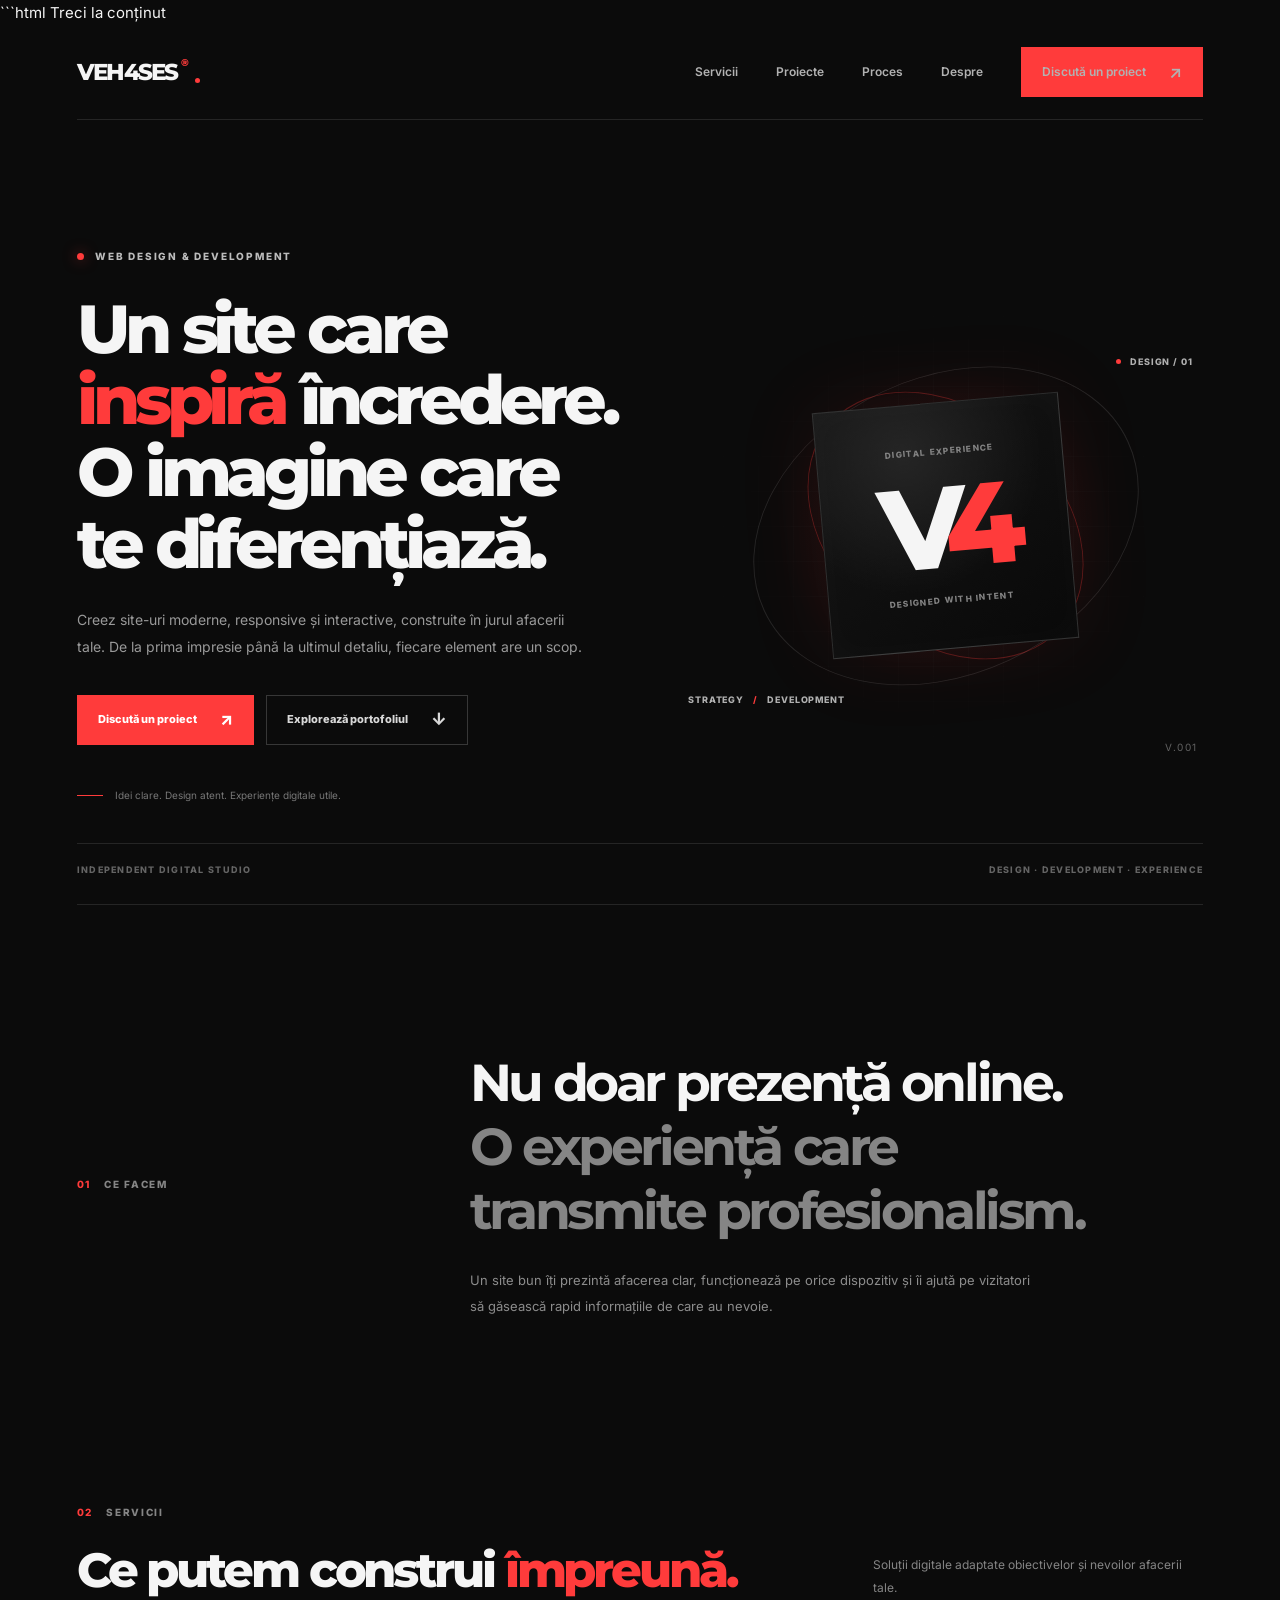
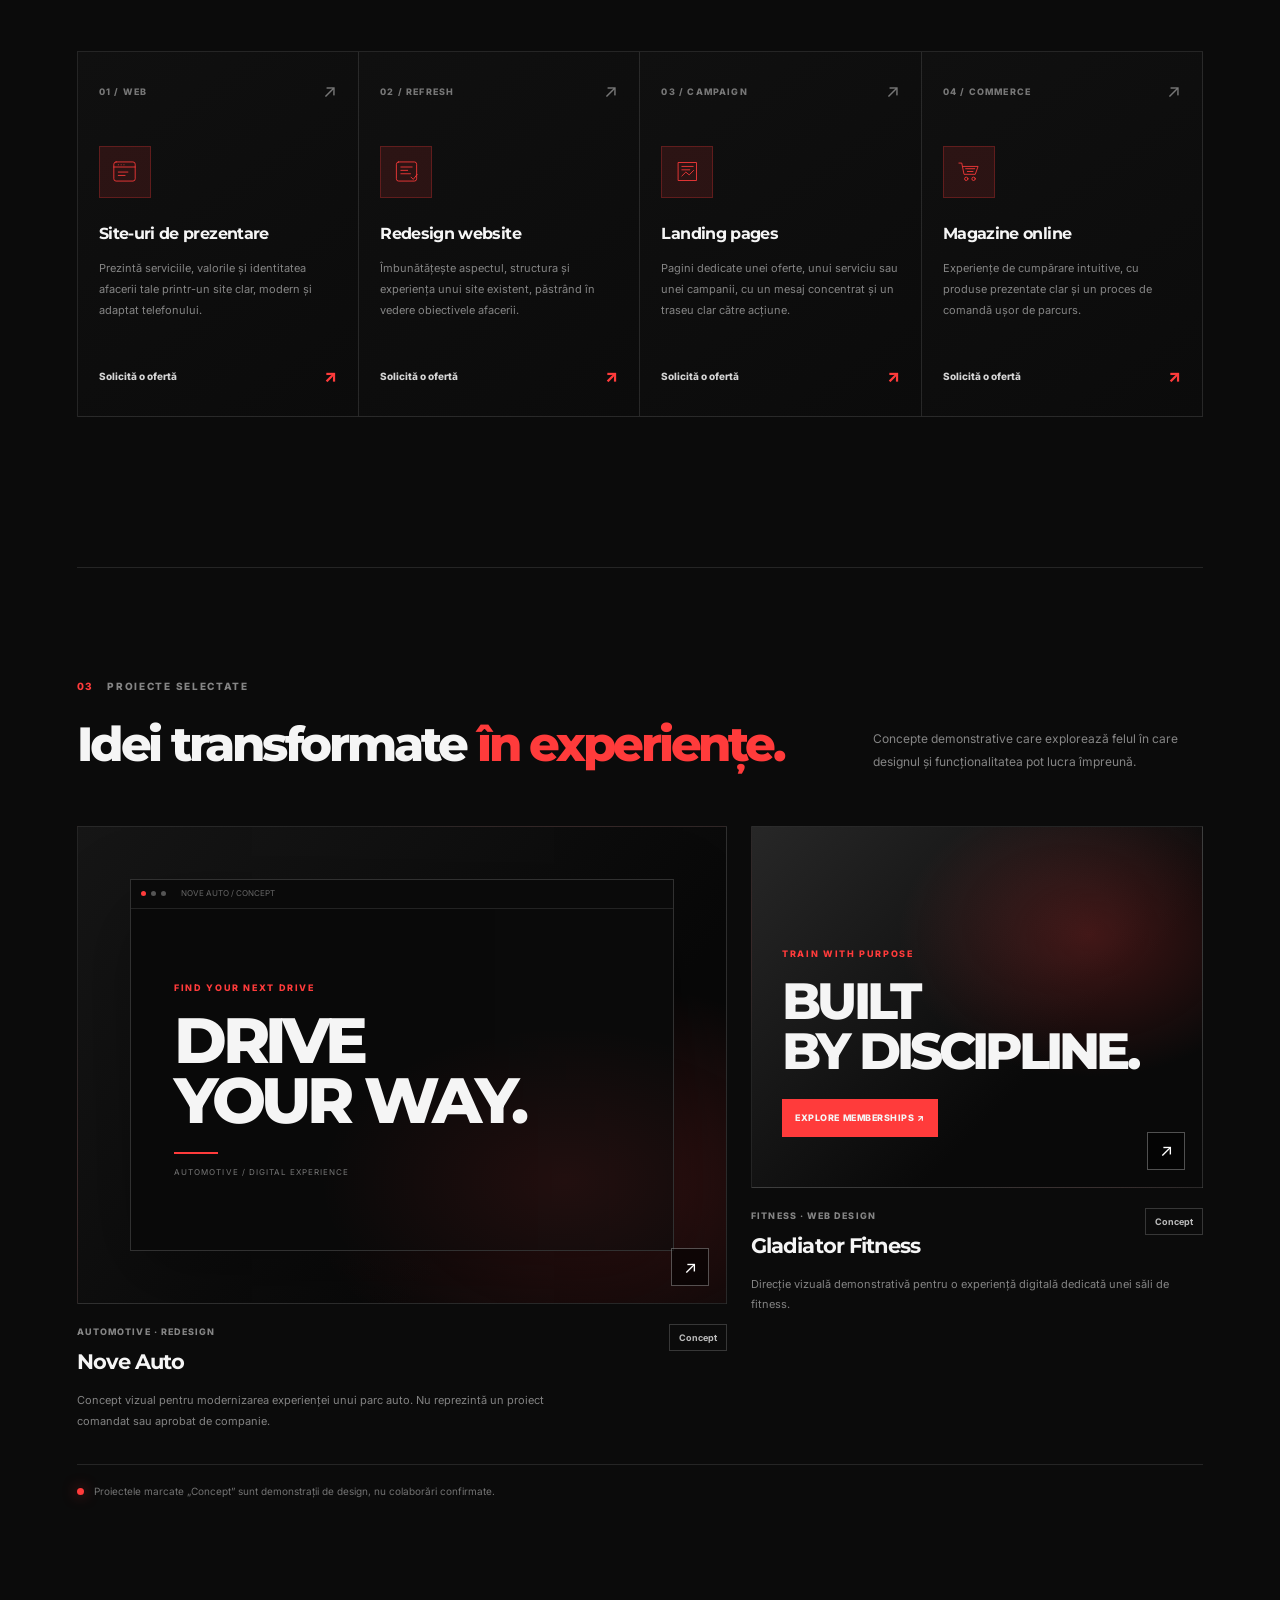
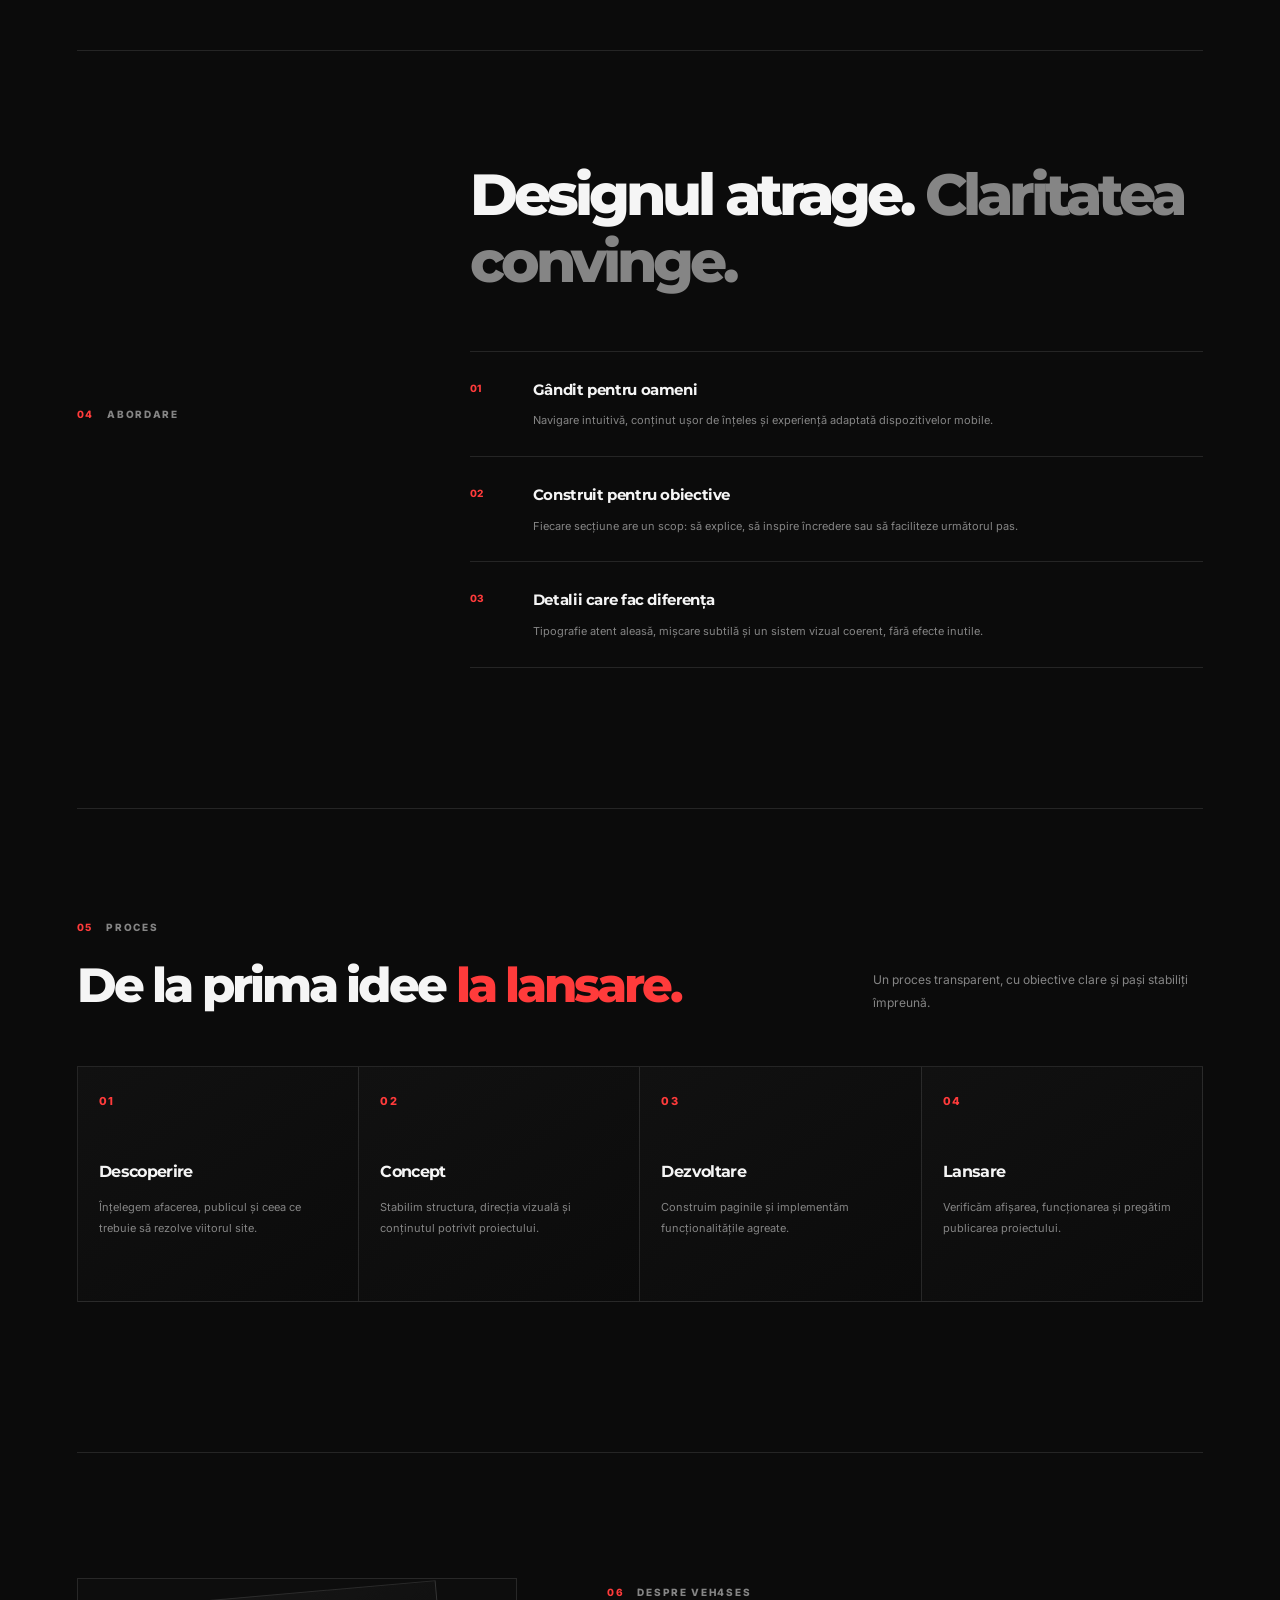
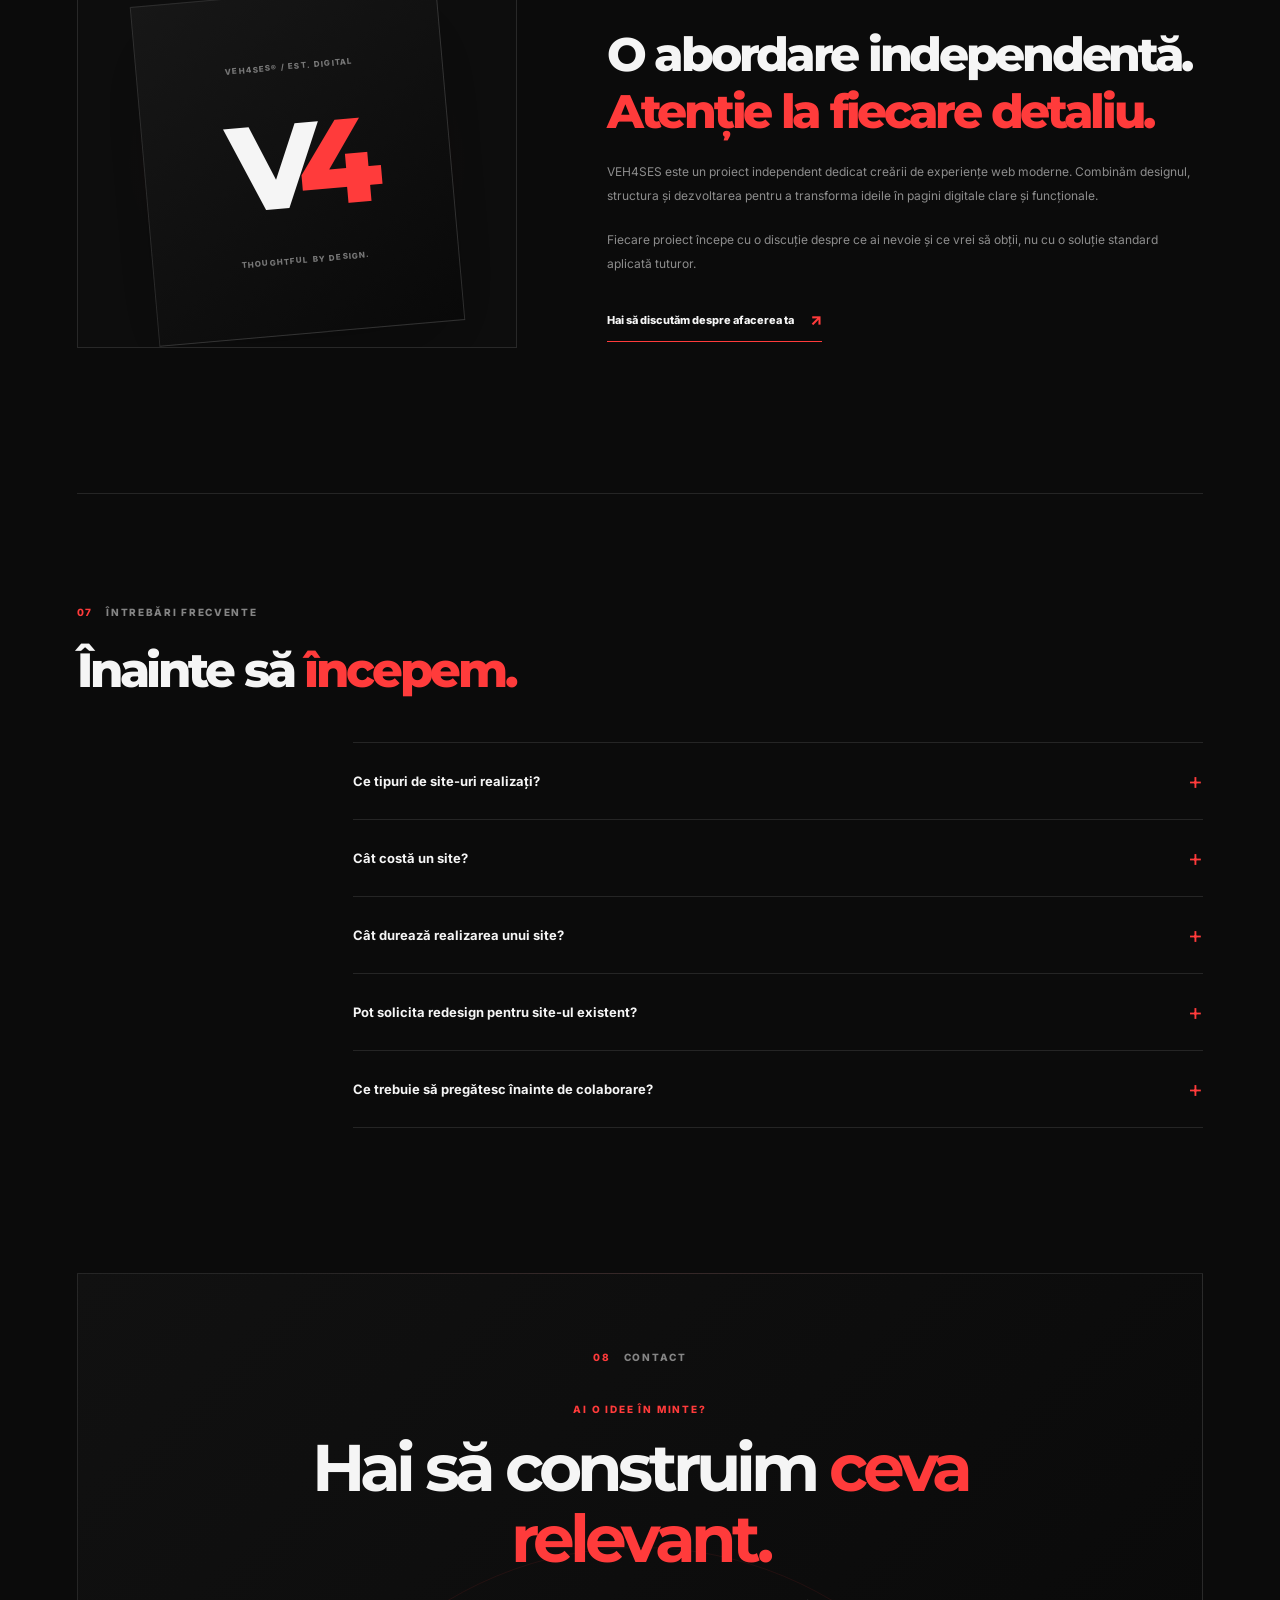
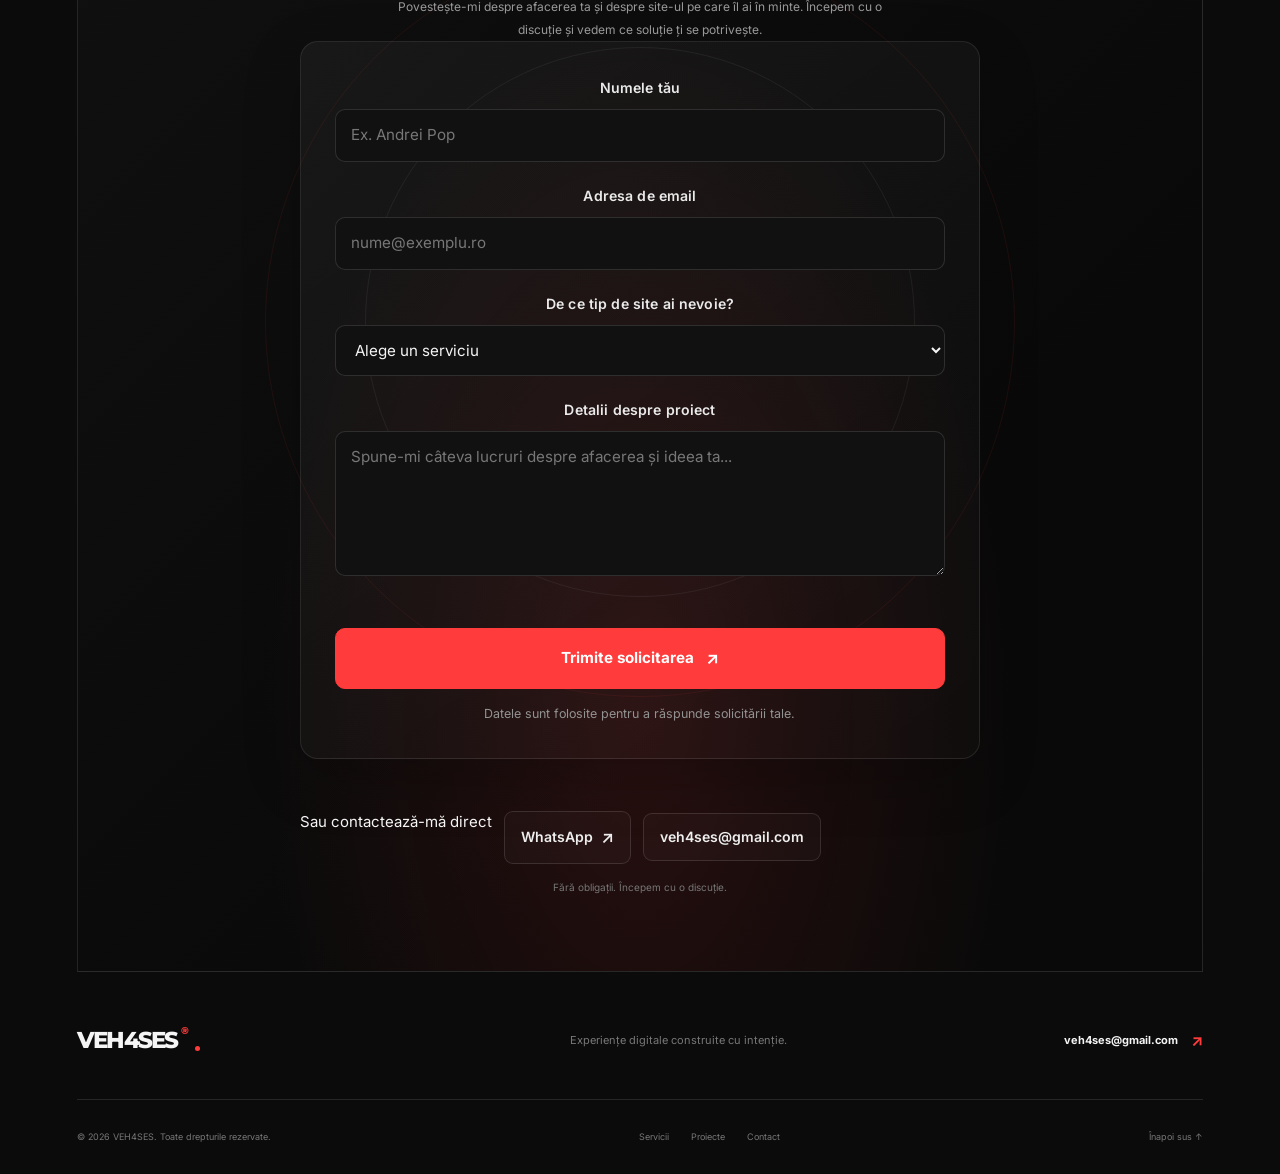
==== index.html @ 10493ff4 "Improve contact form styling and responsive layout" ====
```html

<!DOCTYPE html>
<html lang="ro">
<head>
  <meta charset="UTF-8">
  <meta name="viewport" content="width=device-width, initial-scale=1.0">
  <meta name="theme-color" content="#0b0b0b">
  <meta name="color-scheme" content="dark">

  <title>VEH4SES® — Web Design și Creare Site-uri Web</title>
  <meta
    name="description"
    content="VEH4SES creează site-uri web moderne, responsive și interactive pentru afaceri. Descoperă serviciile de web design, redesign și dezvoltare web."
  >
  <meta name="robots" content="index, follow">
  <link rel="canonical" href="https://veh4ses.github.io/site/">

  <meta property="og:type" content="website">
  <meta property="og:locale" content="ro_RO">
  <meta property="og:site_name" content="VEH4SES®">
  <meta property="og:title" content="VEH4SES® — Web Design și Creare Site-uri Web">
  <meta
    property="og:description"
    content="Site-uri web moderne, responsive și interactive pentru afaceri. Hai să discutăm despre următorul tău proiect."
  >
  <meta property="og:url" content="https://veh4ses.github.io/site/">

  <link rel="icon" type="image/svg+xml" href="favicon.svg">

  <link rel="preconnect" href="https://fonts.googleapis.com">
  <link rel="preconnect" href="https://fonts.gstatic.com" crossorigin>
  <link
    href="https://fonts.googleapis.com/css2?family=Inter:wght@400;500;600;700;800&family=Montserrat:wght@500;600;700;800&display=swap"
    rel="stylesheet"
  >

  <link rel="stylesheet" href="style.css">
  <script src="script.js" defer></script>
</head>

<body>
  <a class="skip-link" href="#main-content">Treci la conținut</a>

  <div class="site-shell">

    <header class="navbar" id="top">
      <a class="brand" href="#top" aria-label="VEH4SES — Acasă">
        VEH4SES<span class="brand-mark">®</span>
        <span class="brand-dot"></span>
      </a>

      <button class="menu-toggle" type="button"
        aria-label="Deschide meniul" aria-expanded="false"
        aria-controls="nav-menu">
        <span></span>
        <span></span>
      </button>

      <nav class="nav-menu" id="nav-menu" aria-label="Navigare principală">
        <a href="#services">Servicii</a>
        <a href="#work">Proiecte</a>
        <a href="#process">Proces</a>
        <a href="#about-details">Despre</a>
        <a href="#contact" class="button button-primary">
          Discută un proiect <span>↗</span>
        </a>
      </nav>
    </header>

    <main id="main-content">

      <!-- HERO -->
      <section class="hero section" id="home">
        <div class="hero-content">
          <div class="eyebrow">
            <span class="status-dot"></span>
            WEB DESIGN &amp; DEVELOPMENT
          </div>

          <h1>
            Un site care
            <span class="text-accent">inspiră</span>
            încredere. O imagine care te diferențiază.
          </h1>

          <p class="hero-description">
            Creez site-uri moderne, responsive și interactive,
            construite în jurul afacerii tale. De la prima impresie
            până la ultimul detaliu, fiecare element are un scop.
          </p>

          <div class="hero-actions">
            <a class="button button-primary" href="#contact">
              Discută un proiect <span>↗</span>
            </a>
            <a class="button button-secondary" href="#work">
              Explorează portofoliul <span>↓</span>
            </a>
          </div>

          <div class="hero-note">
            <span class="hero-note-line"></span>
            Idei clare. Design atent. Experiențe digitale utile.
          </div>
        </div>

        <div class="hero-visual" aria-label="Identitate vizuală VEH4SES">
          <div class="visual-grid"></div>
          <div class="visual-orbit orbit-one"></div>
          <div class="visual-orbit orbit-two"></div>

          <div class="visual-core">
            <span class="core-top">DIGITAL EXPERIENCE</span>
            <span class="core-symbol">V<span>4</span></span>
            <span class="core-bottom">DESIGNED WITH INTENT</span>
          </div>

          <div class="floating-label label-top">
            <span class="label-indicator"></span>
            DESIGN / 01
          </div>

          <div class="floating-label label-bottom">
            <span>STRATEGY</span>
            <span class="label-divider">/</span>
            <span>DEVELOPMENT</span>
          </div>

          <div class="visual-index">V.001</div>
        </div>

        <div class="hero-bottom">
          <span>INDEPENDENT DIGITAL STUDIO</span>
          <span>DESIGN · DEVELOPMENT · EXPERIENCE</span>
        </div>
      </section>

      <!-- INTRO -->
      <section class="intro section" id="about">
        <div class="section-label">
          <span>01</span>
          <span>CE FACEM</span>
        </div>

        <div class="intro-content">
          <h2>
            Nu doar prezență online.
            <span class="text-muted">
              O experiență care transmite profesionalism.
            </span>
          </h2>

          <p>
            Un site bun îți prezintă afacerea clar, funcționează
            pe orice dispozitiv și îi ajută pe vizitatori să găsească
            rapid informațiile de care au nevoie.
          </p>
        </div>
      </section>

      <!-- SERVICII -->
      <section class="services section" id="services">
        <div class="section-heading">
          <div>
            <div class="section-label">
              <span>02</span>
              <span>SERVICII</span>
            </div>
            <h2>
              Ce putem construi
              <span class="text-accent">împreună.</span>
            </h2>
          </div>

          <p>
            Soluții digitale adaptate obiectivelor și nevoilor
            afacerii tale.
          </p>
        </div>

        <div class="services-grid">
          <article class="service-card">
            <div class="service-card-top">
              <span class="service-number">01 / WEB</span>
              <span class="service-arrow">↗</span>
            </div>

            <div class="service-icon" aria-hidden="true">
              <svg viewBox="0 0 48 48" fill="none">
                <rect x="5" y="7" width="38" height="34" rx="4"/>
                <path d="M5 16H43M13 12H13.1M18 12H18.1M23 12H23.1"/>
                <path d="M13 25H30M13 31H25"/>
              </svg>
            </div>

            <h3>Site-uri de prezentare</h3>
            <p>
              Prezintă serviciile, valorile și identitatea afacerii
              tale printr-un site clar, modern și adaptat telefonului.
            </p>

            <a href="#contact" class="service-link">
              Solicită o ofertă <span>↗</span>
            </a>
          </article>

          <article class="service-card">
            <div class="service-card-top">
              <span class="service-number">02 / REFRESH</span>
              <span class="service-arrow">↗</span>
            </div>

            <div class="service-icon" aria-hidden="true">
              <svg viewBox="0 0 48 48" fill="none">
                <rect x="6" y="7" width="36" height="34" rx="4"/>
                <path d="M14 16H34M14 22H26M14 28H31"/>
                <path d="M32 34L36 38L43 29"/>
              </svg>
            </div>

            <h3>Redesign website</h3>
            <p>
              Îmbunătățește aspectul, structura și experiența unui
              site existent, păstrând în vedere obiectivele afacerii.
            </p>

            <a href="#contact" class="service-link">
              Solicită o ofertă <span>↗</span>
            </a>
          </article>

          <article class="service-card">
            <div class="service-card-top">
              <span class="service-number">03 / CAMPAIGN</span>
              <span class="service-arrow">↗</span>
            </div>

            <div class="service-icon" aria-hidden="true">
              <svg viewBox="0 0 48 48" fill="none">
                <path d="M8 8H40V40H8Z"/>
                <path d="M14 15H34M14 21H28"/>
                <path d="M14 32L21 25L27 30L35 22"/>
              </svg>
            </div>

            <h3>Landing pages</h3>
            <p>
              Pagini dedicate unei oferte, unui serviciu sau unei
              campanii, cu un mesaj concentrat și un traseu clar
              către acțiune.
            </p>

            <a href="#contact" class="service-link">
              Solicită o ofertă <span>↗</span>
            </a>
          </article>

          <article class="service-card">
            <div class="service-card-top">
              <span class="service-number">04 / COMMERCE</span>
              <span class="service-arrow">↗</span>
            </div>

            <div class="service-icon" aria-hidden="true">
              <svg viewBox="0 0 48 48" fill="none">
                <path d="M7 9H12L16 29H36L41 15H14"/>
                <circle cx="20" cy="37" r="3"/>
                <circle cx="33" cy="37" r="3"/>
                <path d="M19 19H35M22 24H32"/>
              </svg>
            </div>

            <h3>Magazine online</h3>
            <p>
              Experiențe de cumpărare intuitive, cu produse
              prezentate clar și un proces de comandă ușor de parcurs.
            </p>

            <a href="#contact" class="service-link">
              Solicită o ofertă <span>↗</span>
            </a>
          </article>
        </div>
      </section>

      <!-- PORTOFOLIU -->
      <section class="work section" id="work">
        <div class="section-heading">
          <div>
            <div class="section-label">
              <span>03</span>
              <span>PROIECTE SELECTATE</span>
            </div>
            <h2>
              Idei transformate
              <span class="text-accent">în experiențe.</span>
            </h2>
          </div>

          <p>
            Concepte demonstrative care explorează felul în care
            designul și funcționalitatea pot lucra împreună.
          </p>
        </div>

        <div class="work-grid">
          <article class="work-card work-featured">
            <a href="#contact"
               class="work-preview preview-auto"
               aria-label="Discută un proiect de redesign auto">

              <div class="preview-browser">
                <div class="browser-bar">
                  <span></span>
                  <span></span>
                  <span></span>
                  <span class="browser-address">NOVE AUTO / CONCEPT</span>
                </div>

                <div class="auto-preview-content">
                  <span class="preview-kicker">FIND YOUR NEXT DRIVE</span>
                  <span class="preview-heading">DRIVE<br>YOUR WAY.</span>
                  <span class="preview-line"></span>
                  <span class="preview-caption">
                    AUTOMOTIVE / DIGITAL EXPERIENCE
                  </span>
                </div>
              </div>

              <span class="work-open">↗</span>
            </a>

            <div class="work-info">
              <div>
                <span class="work-category">AUTOMOTIVE · REDESIGN</span>
                <h3>Nove Auto</h3>
              </div>
              <span class="work-type">Concept</span>
            </div>

            <p class="work-description">
              Concept vizual pentru modernizarea experienței unui parc
              auto. Nu reprezintă un proiect comandat sau aprobat
              de companie.
            </p>
          </article>

          <article class="work-card">
            <a href="#contact"
               class="work-preview preview-fitness"
               aria-label="Discută un concept de website pentru fitness">

              <div class="fitness-preview-content">
                <span class="preview-kicker">TRAIN WITH PURPOSE</span>
                <span class="fitness-preview-title">
                  BUILT<br>BY DISCIPLINE.
                </span>
                <span class="fitness-preview-cta">
                  EXPLORE MEMBERSHIPS ↗
                </span>
              </div>

              <span class="work-open">↗</span>
            </a>

            <div class="work-info">
              <div>
                <span class="work-category">FITNESS · WEB DESIGN</span>
                <h3>Gladiator Fitness</h3>
              </div>
              <span class="work-type">Concept</span>
            </div>

            <p class="work-description">
              Direcție vizuală demonstrativă pentru o experiență
              digitală dedicată unei săli de fitness.
            </p>
          </article>
        </div>

        <div class="work-disclaimer">
          <span class="status-dot"></span>
          Proiectele marcate „Concept” sunt demonstrații de design,
          nu colaborări confirmate.
        </div>
      </section>

      <!-- ABORDARE -->
      <section class="approach section">
        <div class="section-label">
          <span>04</span>
          <span>ABORDARE</span>
        </div>

        <div class="approach-content">
          <h2>
            Designul atrage.
            <span class="text-muted">Claritatea convinge.</span>
          </h2>

          <div class="approach-points">
            <div class="approach-point">
              <span>01</span>
              <div>
                <h3>Gândit pentru oameni</h3>
                <p>
                  Navigare intuitivă, conținut ușor de înțeles
                  și experiență adaptată dispozitivelor mobile.
                </p>
              </div>
            </div>

            <div class="approach-point">
              <span>02</span>
              <div>
                <h3>Construit pentru obiective</h3>
                <p>
                  Fiecare secțiune are un scop: să explice,
                  să inspire încredere sau să faciliteze următorul pas.
                </p>
              </div>
            </div>

            <div class="approach-point">
              <span>03</span>
              <div>
                <h3>Detalii care fac diferența</h3>
                <p>
                  Tipografie atent aleasă, mișcare subtilă și un sistem
                  vizual coerent, fără efecte inutile.
                </p>
              </div>
            </div>
          </div>
        </div>
      </section>

      <!-- PROCES -->
      <section class="process section" id="process">
        <div class="section-heading">
          <div>
            <div class="section-label">
              <span>05</span>
              <span>PROCES</span>
            </div>
            <h2>
              De la prima idee
              <span class="text-accent">la lansare.</span>
            </h2>
          </div>

          <p>
            Un proces transparent, cu obiective clare și pași
            stabiliți împreună.
          </p>
        </div>

        <div class="process-grid">
          <article class="process-card">
            <span class="process-number">01</span>
            <h3>Descoperire</h3>
            <p>
              Înțelegem afacerea, publicul și ceea ce trebuie
              să rezolve viitorul site.
            </p>
          </article>

          <article class="process-card">
            <span class="process-number">02</span>
            <h3>Concept</h3>
            <p>
              Stabilim structura, direcția vizuală și conținutul
              potrivit proiectului.
            </p>
          </article>

          <article class="process-card">
            <span class="process-number">03</span>
            <h3>Dezvoltare</h3>
            <p>
              Construim paginile și implementăm funcționalitățile
              agreate.
            </p>
          </article>

          <article class="process-card">
            <span class="process-number">04</span>
            <h3>Lansare</h3>
            <p>
              Verificăm afișarea, funcționarea și pregătim
              publicarea proiectului.
            </p>
          </article>
        </div>
      </section>

      <!-- DESPRE -->
      <section class="about section" id="about-details">
        <div class="about-visual">
          <div class="about-graphic">
            <span class="about-graphic-top">VEH4SES® / EST. DIGITAL</span>
            <span class="about-graphic-symbol">V<span>4</span></span>
            <span class="about-graphic-bottom">THOUGHTFUL BY DESIGN.</span>
          </div>
        </div>

        <div class="about-content">
          <div class="section-label">
            <span>06</span>
            <span>DESPRE VEH4SES</span>
          </div>

          <h2>
            O abordare independentă.
            <span class="text-accent">
              Atenție la fiecare detaliu.
            </span>
          </h2>

          <p>
            VEH4SES este un proiect independent dedicat creării
            de experiențe web moderne. Combinăm designul, structura
            și dezvoltarea pentru a transforma ideile în pagini
            digitale clare și funcționale.
          </p>

          <p>
            Fiecare proiect începe cu o discuție despre ce ai nevoie
            și ce vrei să obții, nu cu o soluție standard aplicată
            tuturor.
          </p>

          <a class="text-link" href="#contact">
            Hai să discutăm despre afacerea ta <span>↗</span>
          </a>
        </div>
      </section>

      <!-- FAQ -->
      <section class="faq section" id="faq">
        <div class="section-heading">
          <div>
            <div class="section-label">
              <span>07</span>
              <span>ÎNTREBĂRI FRECVENTE</span>
            </div>
            <h2>
              Înainte să
              <span class="text-accent">începem.</span>
            </h2>
          </div>
        </div>

        <div class="faq-list">
          <details class="faq-item">
            <summary>Ce tipuri de site-uri realizați?</summary>
            <p>
              Site-uri de prezentare, landing pages, redesign-uri și
              magazine online. Soluția se stabilește în funcție de
              obiectivele și complexitatea proiectului.
            </p>
          </details>

          <details class="faq-item">
            <summary>Cât costă un site?</summary>
            <p>
              Costul depinde de numărul de pagini, funcționalități,
              conținut și cerințele proiectului. După ce discutăm
              cerințele, poți primi o ofertă adaptată.
            </p>
          </details>

          <details class="faq-item">
            <summary>Cât durează realizarea unui site?</summary>
            <p>
              Durata depinde de complexitate, materialele disponibile
              și timpul necesar pentru feedback. Termenul se stabilește
              înainte de începerea lucrului.
            </p>
          </details>

          <details class="faq-item">
            <summary>Pot solicita redesign pentru site-ul existent?</summary>
            <p>
              Da. Putem analiza structura și aspectul actual, apoi
              stabili ce merită păstrat, îmbunătățit sau reconstruit.
            </p>
          </details>

          <details class="faq-item">
            <summary>Ce trebuie să pregătesc înainte de colaborare?</summary>
            <p>
              Este suficient să ne explici ce face afacerea ta
              și ce ai nevoie de la site. Textele, imaginile
              și restul materialelor le putem discuta pe parcurs.
            </p>
          </details>
        </div>
      </section>

      <!-- CONTACT -->
      <section class="contact section" id="contact">
        <div class="contact-background">
          <span class="contact-orbit contact-orbit-one"></span>
          <span class="contact-orbit contact-orbit-two"></span>
        </div>

        <div class="contact-content">
          <div class="section-label">
            <span>08</span>
            <span>CONTACT</span>
          </div>

          <span class="contact-kicker">AI O IDEE ÎN MINTE?</span>

          <h2>
            Hai să construim
            <span class="text-accent">ceva relevant.</span>
          </h2>

          <p>
            Povestește-mi despre afacerea ta și despre site-ul
            pe care îl ai în minte. Începem cu o discuție
            și vedem ce soluție ți se potrivește.
          </p>

          <form
            class="quote-form"
            action="https://formsubmit.app/f/5qgu9c85qf"
            method="POST"
          >
            <input
              type="hidden"
              name="_subject"
              value="Solicitare nouă de ofertă — VEH4SES"
            >

            <div class="form-field">
              <label for="quote-name">Numele tău</label>
              <input
                id="quote-name"
                type="text"
                name="name"
                placeholder="Ex. Andrei Pop"
                autocomplete="name"
                required
              >
            </div>

            <div class="form-field">
              <label for="quote-email">Adresa de email</label>
              <input
                id="quote-email"
                type="email"
                name="email"
                placeholder="nume@exemplu.ro"
                autocomplete="email"
                required
              >
            </div>

            <div class="form-field">
              <label for="quote-service">
                De ce tip de site ai nevoie?
              </label>

              <select id="quote-service" name="tip_site" required>
                <option value="" disabled selected>
                  Alege un serviciu
                </option>
                <option value="Site de prezentare">
                  Site de prezentare
                </option>
                <option value="Redesign">
                  Redesign site existent
                </option>
                <option value="Landing page">
                  Landing page
                </option>
                <option value="Magazin online">
                  Magazin online
                </option>
                <option value="Nu sunt sigur">
                  Am nevoie de îndrumare
                </option>
              </select>
            </div>

            <div class="form-field">
              <label for="quote-message">
                Detalii despre proiect
              </label>

              <textarea
                id="quote-message"
                name="message"
                rows="5"
                maxlength="3000"
                placeholder="Spune-mi câteva lucruri despre afacerea și ideea ta..."
                required
              ></textarea>
            </div>

            <input
              type="text"
              name="_gotcha"
              tabindex="-1"
              autocomplete="off"
              aria-hidden="true"
              class="form-honeypot"
            >

            <button class="button button-primary form-submit" type="submit">
              Trimite solicitarea <span>↗</span>
            </button>

            <p class="form-privacy">
              Datele sunt folosite pentru a răspunde solicitării tale.
            </p>
          </form>

          <div class="contact-alternatives">
            <span>Sau contactează-mă direct</span>

            <a
              class="button button-secondary"
              href="https://wa.me/40741664940?text=Buna%21%20Sunt%20interesat%20de%20serviciile%20VEH4SES."
              target="_blank"
              rel="noopener noreferrer"
            >
              WhatsApp <span>↗</span>
            </a>

            <a
              class="text-link"
              href="mailto:veh4ses@gmail.com?subject=Solicitare%20oferta%20VEH4SES"
            >
              veh4ses@gmail.com
            </a>
          </div>

          <span class="contact-note">
            Fără obligații. Începem cu o discuție.
          </span>
        </div>
      </section>
    </main>

    <!-- FOOTER -->
    <footer class="footer">
      <div class="footer-main">
        <a class="brand footer-brand" href="#top">
          VEH4SES<span class="brand-mark">®</span>
          <span class="brand-dot"></span>
        </a>

        <p>Experiențe digitale construite cu intenție.</p>

        <a class="footer-email" href="mailto:veh4ses@gmail.com">
          veh4ses@gmail.com <span>↗</span>
        </a>
      </div>

      <div class="footer-bottom">
        <span>
          © <span id="current-year">2026</span> VEH4SES.
          Toate drepturile rezervate.
        </span>

        <div class="footer-links">
          <a href="#services">Servicii</a>
          <a href="#work">Proiecte</a>
          <a href="#contact">Contact</a>
        </div>

        <a href="#top" class="back-to-top">Înapoi sus ↑</a>
      </div>
    </footer>

  </div>
</body>
</html>
---- style.css ----
/* =========================================
   VEH4SES® — MAIN DESIGN SYSTEM
   Black / Red / Manrope
========================================= */

:root {
  --bg: #0b0b0b;
  --bg-soft: #101010;
  --bg-card: #121212;
  --bg-hover: #181818;

  --red: #ff3b3b;
  --red-bright: #ff5252;
  --red-soft: rgba(255, 59, 59, 0.12);

  --white: #f5f5f5;
  --text: #d1d1d1;
  --muted: #858585;
  --line: rgba(255, 255, 255, 0.11);
  --line-strong: rgba(255, 255, 255, 0.18);

  --font: "Inter", sans-serif;
--font-heading: "Montserrat", sans-serif;
  --container: 1240px;
  --page-padding: clamp(22px, 6vw, 88px);

  --ease: cubic-bezier(0.22, 1, 0.36, 1);
  --transition: 300ms var(--ease);
}

/* RESET */

* {
  box-sizing: border-box;
  margin: 0;
  padding: 0;
}

html {
  scroll-behavior: smooth;
  scroll-padding-top: 100px;
  background: var(--bg);
}

body {
  min-width: 320px;
  background: var(--bg);
  color: var(--white);
  font-family: var(--font);
  font-size: 15px;
  line-height: 1.7;
  overflow-x: hidden;
  -webkit-font-smoothing: antialiased;
  text-rendering: optimizeLegibility;
}

body,
button,
input,
textarea {
  font-family: var(--font);
}

button,
a {
  -webkit-tap-highlight-color: transparent;
}

button {
  color: inherit;
}

a {
  color: inherit;
  text-decoration: none;
}

button,
input,
textarea {
  font: inherit;
}

button:focus-visible,
a:focus-visible,
summary:focus-visible {
  outline: 2px solid var(--red);
  outline-offset: 5px;
}

::selection {
  color: #fff;
  background: var(--red);
}

img,
svg {
  display: block;
  max-width: 100%;
}

.site-shell {
  position: relative;
  width: 100%;
  overflow: clip;
}

.section {
  width: min(100% - var(--page-padding) * 2, var(--container));
  margin-inline: auto;
  position: relative;
}

.text-accent {
  color: var(--red);
}

.text-muted {
  color: var(--muted);
}

p {
  color: var(--text);
}

.status-dot {
  display: inline-block;
  width: 7px;
  height: 7px;
  flex: 0 0 7px;
  border-radius: 50%;
  background: var(--red);
  box-shadow: 0 0 14px rgba(255, 59, 59, 0.55);
}

.section-label {
  display: flex;
  align-items: center;
  gap: 13px;
  color: var(--muted);
  font-size: 10px;
  font-weight: 800;
  letter-spacing: 0.17em;
  text-transform: uppercase;
}

.section-label span:first-child {
  color: var(--red);
}

/* NAVIGATION */

.navbar {
  width: min(100% - var(--page-padding) * 2, var(--container));
  min-height: 94px;
  margin-inline: auto;
  display: flex;
  align-items: center;
  justify-content: space-between;
  gap: 30px;
  border-bottom: 1px solid var(--line);
  position: relative;
  z-index: 50;
  transition:
    min-height var(--transition),
    border-color var(--transition);
}

.navbar.scrolled {
  border-color: var(--line-strong);
}

.brand {
  display: inline-flex;
  align-items: flex-start;
  gap: 1px;
  position: relative;
  font-size: 23px;
  font-weight: 800;
  letter-spacing: -0.075em;
  line-height: 1;
  white-space: nowrap;
}

.brand-mark {
  color: var(--red);
  font-size: 10px;
  letter-spacing: 0;
  margin: -3px 0 0 2px;
}

.brand-dot {
  width: 5px;
  height: 5px;
  border-radius: 50%;
  background: var(--red);
  align-self: flex-end;
  margin: 0 0 1px 5px;
}

.nav-menu {
  display: flex;
  align-items: center;
  gap: clamp(18px, 3vw, 38px);
}

.nav-menu > a:not(.nav-cta) {
  position: relative;
  color: #b2b2b2;
  font-size: 12px;
  font-weight: 600;
  transition: color var(--transition);
}

.nav-menu > a:not(.nav-cta)::after {
  content: "";
  position: absolute;
  height: 1px;
  bottom: -8px;
  left: 0;
  width: 0;
  background: var(--red);
  transition: width var(--transition);
}

.nav-menu > a:not(.nav-cta):hover {
  color: var(--white);
}

.nav-menu > a:not(.nav-cta):hover::after {
  width: 100%;
}

.nav-cta {
  display: inline-flex;
  align-items: center;
  gap: 16px;
  padding: 12px 17px;
  border: 1px solid var(--line-strong);
  font-size: 11px;
  font-weight: 800;
  transition:
    background var(--transition),
    border-color var(--transition),
    color var(--transition);
}

.nav-cta span {
  color: var(--red);
  font-size: 16px;
  transition: transform var(--transition);
}

.nav-cta:hover {
  border-color: var(--red);
  background: var(--red);
  color: #fff;
}

.nav-cta:hover span {
  color: #fff;
  transform: translate(2px, -2px);
}

.menu-toggle {
  display: none;
}

/* HERO */

.hero {
  min-height: 670px;
  padding-top: clamp(82px, 10vw, 135px);
  padding-bottom: 100px;
  display: grid;
  grid-template-columns: 1.03fr 0.97fr;
  align-items: center;
  gap: clamp(25px, 5vw, 75px);
}

.hero-content {
  position: relative;
  z-index: 2;
  animation: hero-enter 900ms var(--ease) both;
}

.eyebrow {
  display: inline-flex;
  align-items: center;
  gap: 11px;
  margin-bottom: 28px;
  color: #bcbcbc;
  font-size: 10px;
  font-weight: 800;
  letter-spacing: 0.18em;
}

.hero h1 {
  max-width: 700px;
  font-size: clamp(44px, 5.3vw, 76px);
  font-weight: 800;
  letter-spacing: -0.075em;
  line-height: 1.06;
  text-wrap: balance;
}

.hero-description {
  max-width: 510px;
  margin-top: 26px;
  color: #999;
  font-size: 14px;
  line-height: 1.95;
}

.hero-actions {
  display: flex;
  align-items: center;
  flex-wrap: wrap;
  gap: 12px;
  margin-top: 34px;
}

.button {
  min-height: 50px;
  display: inline-flex;
  align-items: center;
  justify-content: center;
  gap: 23px;
  padding: 0 20px;
  font-size: 11px;
  font-weight: 800;
  transition:
    transform var(--transition),
    background var(--transition),
    border-color var(--transition);
}

.button span {
  font-size: 17px;
  transition: transform var(--transition);
}

.button:hover {
  transform: translateY(-3px);
}

.button:hover span {
  transform: translate(3px, -2px);
}

.button-primary {
  color: #fff;
  background: var(--red);
  border: 1px solid var(--red);
}

.button-primary:hover {
  background: var(--red-bright);
  border-color: var(--red-bright);
}

.button-secondary {
  border: 1px solid var(--line-strong);
  color: #d8d8d8;
}

.button-secondary:hover {
  border-color: rgba(255, 59, 59, 0.6);
  background: var(--red-soft);
}

.hero-note {
  display: flex;
  align-items: center;
  gap: 12px;
  margin-top: 42px;
  color: #777;
  font-size: 10px;
}

.hero-note-line {
  width: 26px;
  height: 1px;
  background: var(--red);
}

/* HERO VISUAL */

.hero-visual {
  width: 100%;
  aspect-ratio: 0.95;
  max-height: 490px;
  position: relative;
  isolation: isolate;
  display: grid;
  place-items: center;
  background:
    radial-gradient(
      ellipse at 50% 50%,
      rgba(255, 59, 59, 0.11),
      transparent 48%
    );
  animation: hero-enter 1100ms 120ms var(--ease) both;
}

.visual-grid {
  position: absolute;
  inset: 0;
  z-index: -2;
  opacity: 0.5;
  background-image:
    linear-gradient(rgba(255,255,255,.045) 1px, transparent 1px),
    linear-gradient(90deg, rgba(255,255,255,.045) 1px, transparent 1px);
  background-size: 35px 35px;
  mask-image: radial-gradient(ellipse, #000 10%, transparent 75%);
}

.visual-orbit {
  position: absolute;
  border: 1px solid rgba(255, 255, 255, 0.11);
  border-radius: 50%;
  pointer-events: none;
}

.orbit-one {
  width: 78%;
  aspect-ratio: 1;
  transform: rotate(-25deg) scaleY(0.74);
}

.orbit-two {
  width: 60%;
  aspect-ratio: 1;
  transform: rotate(42deg) scaleY(0.74);
  border-color: rgba(255, 59, 59, 0.3);
}

.visual-core {
  width: 48%;
  aspect-ratio: 1;
  position: relative;
  display: flex;
  flex-direction: column;
  align-items: center;
  justify-content: center;
  gap: 13px;
  border: 1px solid rgba(255, 255, 255, 0.15);
  background:
    radial-gradient(circle at 35% 20%, #252525, transparent 55%),
    linear-gradient(145deg, #151515, #090909);
  box-shadow:
    0 0 90px rgba(255, 59, 59, 0.09),
    inset 0 0 35px rgba(255, 255, 255, 0.025);
  transform: rotate(-5deg);
  transition: transform 500ms var(--ease);
}

.hero-visual:hover .visual-core {
  transform: rotate(0deg) scale(1.04);
}

.core-top,
.core-bottom {
  color: #828282;
  font-size: clamp(6px, 0.65vw, 9px);
  font-weight: 800;
  letter-spacing: 0.16em;
  text-align: center;
}

.core-symbol {
  font-size: clamp(62px, 9vw, 120px);
  font-weight: 800;
  letter-spacing: -0.12em;
  line-height: 0.95;
}

.core-symbol span {
  color: var(--red);
}

.floating-label {
  position: absolute;
  display: flex;
  align-items: center;
  gap: 9px;
  color: #b0b0b0;
  font-size: 9px;
  font-weight: 800;
  letter-spacing: 0.1em;
}

.label-top {
  top: 15%;
  right: 2%;
}

.label-indicator {
  width: 5px;
  height: 5px;
  border-radius: 50%;
  background: var(--red);
}

.label-bottom {
  bottom: 13%;
  left: 0;
}

.label-divider {
  color: var(--red);
}

.visual-index {
  position: absolute;
  bottom: 3%;
  right: 1%;
  color: #626262;
  font-size: 10px;
  letter-spacing: 0.16em;
}

.hero-bottom {
  position: absolute;
  bottom: 26px;
  left: 0;
  right: 0;
  display: flex;
  justify-content: space-between;
  gap: 20px;
  padding-top: 18px;
  border-top: 1px solid var(--line);
  color: #646464;
  font-size: 9px;
  font-weight: 800;
  letter-spacing: 0.14em;
}

/* INTRO */

.intro {
  padding-top: 145px;
  padding-bottom: 150px;
  border-top: 1px solid var(--line);
  display: grid;
  grid-template-columns: 0.65fr 1.35fr;
  gap: 40px;
}

.intro-content {
  max-width: 820px;
}

.intro h2 {
  font-size: clamp(32px, 4.1vw, 57px);
  line-height: 1.22;
  letter-spacing: -0.065em;
  font-weight: 700;
  text-wrap: balance;
}

.intro-content > p {
  max-width: 560px;
  margin-top: 25px;
  color: #8c8c8c;
  font-size: 13px;
  line-height: 2;
}

/* SECTION HEADINGS */

.section-heading {
  display: flex;
  align-items: flex-end;
  justify-content: space-between;
  gap: 40px;
  margin-bottom: 52px;
}

.section-heading h2 {
  margin-top: 21px;
  font-size: clamp(30px, 3.8vw, 48px);
  line-height: 1.2;
  letter-spacing: -0.065em;
  font-weight: 800;
  text-wrap: balance;
}

.section-heading > p {
  max-width: 330px;
  color: #858585;
  font-size: 12px;
  line-height: 1.9;
}

/* SERVICES */

.services {
  padding-top: 35px;
  padding-bottom: 150px;
}

.services-grid {
  display: grid;
  grid-template-columns: repeat(4, minmax(0, 1fr));
  border-top: 1px solid var(--line);
  border-left: 1px solid var(--line);
}

.service-card {
  min-width: 0;
  min-height: 365px;
  padding: 24px 21px 25px;
  position: relative;
  display: flex;
  flex-direction: column;
  border-right: 1px solid var(--line);
  border-bottom: 1px solid var(--line);
  background: linear-gradient(145deg, #101010, #0b0b0b);
  transition:
    background var(--transition),
    transform var(--transition),
    border-color var(--transition);
}

.service-card:hover {
  z-index: 1;
  background: linear-gradient(145deg, #171313, #101010);
  border-color: rgba(255, 59, 59, 0.35);
  transform: translateY(-5px);
}

.service-card-top {
  display: flex;
  align-items: center;
  justify-content: space-between;
}

.service-number {
  color: #777;
  font-size: 9px;
  font-weight: 800;
  letter-spacing: 0.13em;
}

.service-arrow {
  color: #777;
  font-size: 18px;
  transition:
    color var(--transition),
    transform var(--transition);
}

.service-card:hover .service-arrow {
  color: var(--red);
  transform: translate(3px, -3px);
}

.service-icon {
  width: 52px;
  height: 52px;
  margin-top: 39px;
  display: grid;
  place-items: center;
  border: 1px solid rgba(255, 59, 59, 0.25);
  background: var(--red-soft);
}

.service-icon svg {
  width: 27px;
  height: 27px;
  stroke: var(--red);
  stroke-width: 1.5;
  stroke-linecap: round;
  stroke-linejoin: round;
}

.service-card h3 {
  margin-top: 25px;
  font-size: 16px;
  line-height: 1.4;
  letter-spacing: -0.04em;
}

.service-card > p {
  margin-top: 13px;
  color: #858585;
  font-size: 11px;
  line-height: 1.9;
}

.service-link {
  display: flex;
  align-items: center;
  justify-content: space-between;
  gap: 10px;
  margin-top: auto;
  padding-top: 27px;
  color: #d5d5d5;
  font-size: 10px;
  font-weight: 800;
}

.service-link span {
  color: var(--red);
  font-size: 17px;
  transition: transform var(--transition);
}

.service-link:hover span {
  transform: translate(3px, -3px);
}

/* WORK */

.work {
  padding-top: 110px;
  padding-bottom: 150px;
  border-top: 1px solid var(--line);
}

.work-grid {
  display: grid;
  grid-template-columns: 1.18fr 0.82fr;
  gap: 24px;
  align-items: start;
}

.work-card {
  min-width: 0;
}

.work-preview {
  position: relative;
  min-height: 290px;
  aspect-ratio: 1.25;
  display: block;
  overflow: hidden;
  border: 1px solid var(--line);
  isolation: isolate;
}

.work-featured .work-preview {
  aspect-ratio: 1.36;
}

.work-open {
  position: absolute;
  right: 17px;
  bottom: 17px;
  width: 38px;
  height: 38px;
  display: grid;
  place-items: center;
  border: 1px solid rgba(255,255,255,.3);
  background: rgba(0,0,0,.55);
  color: white;
  font-size: 17px;
  transition:
    background var(--transition),
    border-color var(--transition),
    transform var(--transition);
}

.work-preview:hover .work-open {
  background: var(--red);
  border-color: var(--red);
  transform: rotate(45deg);
}

.preview-auto {
  display: grid;
  place-items: center;
  padding: 8%;
  background:
    radial-gradient(ellipse at 80% 75%, rgba(255, 59, 59, 0.19), transparent 40%),
    linear-gradient(130deg, #161616, #080808 70%);
}

.preview-browser {
  width: 100%;
  min-height: 255px;
  height: 100%;
  border: 1px solid rgba(255,255,255,.16);
  background: #0a0a0a;
  box-shadow: 0 30px 80px rgba(0,0,0,.3);
  transition: transform 600ms var(--ease);
}

.work-preview:hover .preview-browser {
  transform: scale(1.025);
}

.browser-bar {
  height: 29px;
  display: flex;
  align-items: center;
  gap: 5px;
  padding: 0 10px;
  border-bottom: 1px solid rgba(255,255,255,.1);
}

.browser-bar > span:not(.browser-address) {
  width: 5px;
  height: 5px;
  border-radius: 50%;
  background: #555;
}

.browser-bar > span:first-child {
  background: var(--red);
}

.browser-address {
  margin-left: 10px;
  color: #666;
  font-size: 8px;
}

.auto-preview-content {
  min-height: 230px;
  height: calc(100% - 29px);
  padding: 9% 8%;
  display: flex;
  flex-direction: column;
  align-items: flex-start;
  justify-content: center;
  background:
    linear-gradient(90deg, rgba(0,0,0,.15), rgba(0,0,0,0)),
    radial-gradient(ellipse at 80% 80%, rgba(255,59,59,.1), transparent 40%);
}

.preview-kicker {
  color: var(--red);
  font-size: 9px;
  font-weight: 800;
  letter-spacing: .18em;
}

.preview-heading {
  margin-top: 15px;
  font-size: clamp(34px, 5vw, 65px);
  font-weight: 800;
  letter-spacing: -.07em;
  line-height: .94;
}

.preview-line {
  width: 44px;
  height: 2px;
  margin-top: 21px;
  background: var(--red);
}

.preview-caption {
  margin-top: 12px;
  color: #777;
  font-size: 8px;
  letter-spacing: .13em;
}

.preview-fitness {
  display: flex;
  align-items: flex-end;
  padding: 30px;
  background:
    radial-gradient(ellipse at 75% 30%, rgba(255,59,59,.22), transparent 40%),
    linear-gradient(135deg, #272727, #090909 65%);
}

.fitness-preview-content {
  width: 100%;
  min-height: 215px;
  display: flex;
  flex-direction: column;
  align-items: flex-start;
  justify-content: flex-end;
  padding: 20px 0;
  transition: transform 600ms var(--ease);
}

.work-preview:hover .fitness-preview-content {
  transform: translateY(-4px);
}

.fitness-preview-title {
  margin-top: 15px;
  font-size: clamp(32px, 4vw, 53px);
  font-weight: 800;
  letter-spacing: -.075em;
  line-height: .97;
}

.fitness-preview-cta {
  margin-top: 24px;
  padding: 11px 13px;
  background: var(--red);
  font-size: 9px;
  font-weight: 800;
  letter-spacing: .06em;
}

.work-info {
  display: flex;
  justify-content: space-between;
  align-items: flex-start;
  gap: 15px;
  margin-top: 20px;
}

.work-category {
  color: #858585;
  font-size: 9px;
  font-weight: 800;
  letter-spacing: .12em;
}

.work-info h3 {
  margin-top: 5px;
  font-size: 21px;
  letter-spacing: -.045em;
}

.work-type {
  padding: 5px 9px;
  border: 1px solid var(--line-strong);
  color: #bcbcbc;
  font-size: 9px;
  font-weight: 700;
}

.work-description {
  margin-top: 10px;
  max-width: 520px;
  color: #838383;
  font-size: 11px;
  line-height: 1.9;
}

.work-disclaimer {
  display: flex;
  align-items: center;
  gap: 10px;
  margin-top: 32px;
  padding-top: 18px;
  border-top: 1px solid var(--line);
  color: #737373;
  font-size: 10px;
}

/* APPROACH */

.approach {
  padding-top: 110px;
  padding-bottom: 140px;
  display: grid;
  grid-template-columns: 0.65fr 1.35fr;
  gap: 40px;
  border-top: 1px solid var(--line);
}

.approach-content > h2 {
  max-width: 720px;
  font-size: clamp(34px, 4.5vw, 58px);
  font-weight: 800;
  letter-spacing: -.07em;
  line-height: 1.17;
}

.approach-points {
  margin-top: 55px;
  border-top: 1px solid var(--line);
}

.approach-point {
  display: grid;
  grid-template-columns: 45px 1fr;
  gap: 18px;
  padding: 25px 0;
  border-bottom: 1px solid var(--line);
}

.approach-point > span {
  padding-top: 3px;
  color: var(--red);
  font-size: 10px;
  font-weight: 800;
}

.approach-point h3 {
  font-size: 15px;
  letter-spacing: -.025em;
}

.approach-point p {
  max-width: 530px;
  margin-top: 8px;
  color: #858585;
  font-size: 11px;
  line-height: 1.9;
}

/* PROCESS */

.process {
  padding-top: 110px;
  padding-bottom: 150px;
  border-top: 1px solid var(--line);
}

.process-grid {
  display: grid;
  grid-template-columns: repeat(4, minmax(0, 1fr));
  border-top: 1px solid var(--line);
  border-left: 1px solid var(--line);
}

.process-card {
  min-height: 235px;
  padding: 25px 21px;
  border-right: 1px solid var(--line);
  border-bottom: 1px solid var(--line);
  background: linear-gradient(145deg, #111, #0b0b0b);
  transition: background var(--transition);
}

.process-card:hover {
  background: #151111;
}

.process-number {
  color: var(--red);
  font-size: 11px;
  font-weight: 800;
  letter-spacing: .13em;
}

.process-card h3 {
  margin-top: 47px;
  font-size: 16px;
  letter-spacing: -.04em;
}

.process-card p {
  margin-top: 12px;
  color: #858585;
  font-size: 11px;
  line-height: 1.9;
}

/* ABOUT */

.about {
  display: grid;
  grid-template-columns: 0.85fr 1.15fr;
  align-items: center;
  gap: clamp(40px, 7vw, 95px);
  padding-top: 125px;
  padding-bottom: 145px;
  border-top: 1px solid var(--line);
}

.about-visual {
  min-height: 370px;
  display: grid;
  place-items: center;
  overflow: hidden;
  position: relative;
  border: 1px solid var(--line);
  background:
    radial-gradient(ellipse at center, rgba(255,59,59,.12), transparent 55%),
    #0e0e0e;
}

.about-graphic {
  width: 70%;
  aspect-ratio: 0.9;
  display: flex;
  flex-direction: column;
  align-items: center;
  justify-content: center;
  gap: 30px;
  border: 1px solid rgba(255,255,255,.13);
  background: linear-gradient(145deg, #171717, #090909);
  transform: rotate(-5deg);
  box-shadow: 0 30px 90px rgba(0,0,0,.3);
  transition: transform 600ms var(--ease);
}

.about-visual:hover .about-graphic {
  transform: rotate(0deg) scale(1.025);
}

.about-graphic-top,
.about-graphic-bottom {
  color: #777;
  font-size: 8px;
  font-weight: 800;
  letter-spacing: .15em;
  text-align: center;
}

.about-graphic-symbol {
  font-size: clamp(65px, 10vw, 120px);
  font-weight: 800;
  letter-spacing: -.12em;
  line-height: 1;
}

.about-graphic-symbol span {
  color: var(--red);
}

.about-content h2 {
  margin-top: 26px;
  font-size: clamp(31px, 3.8vw, 47px);
  font-weight: 800;
  letter-spacing: -.07em;
  line-height: 1.2;
}

.about-content > p {
  margin-top: 20px;
  color: #8d8d8d;
  font-size: 12px;
  line-height: 2;
}

.text-link {
  display: inline-flex;
  align-items: center;
  gap: 16px;
  margin-top: 30px;
  padding-bottom: 8px;
  border-bottom: 1px solid var(--red);
  font-size: 11px;
  font-weight: 800;
}

.text-link span {
  color: var(--red);
  font-size: 16px;
  transition: transform var(--transition);
}

.text-link:hover span {
  transform: translate(3px, -3px);
}

/* FAQ */

.faq {
  padding-top: 110px;
  padding-bottom: 145px;
  border-top: 1px solid var(--line);
}

.faq .section-heading {
  margin-bottom: 42px;
}

.faq-list {
  max-width: 850px;
  margin-left: auto;
  border-top: 1px solid var(--line);
}

.faq-item {
  border-bottom: 1px solid var(--line);
}

.faq-item summary {
  min-height: 76px;
  display: flex;
  align-items: center;
  justify-content: space-between;
  gap: 25px;
  cursor: pointer;
  list-style: none;
  font-size: 13px;
  font-weight: 700;
}

.faq-item summary::-webkit-details-marker {
  display: none;
}

.faq-item summary::after {
  content: "+";
  color: var(--red);
  font-size: 23px;
  font-weight: 400;
  transition: transform var(--transition);
}

.faq-item[open] summary::after {
  transform: rotate(45deg);
}

.faq-item > p {
  max-width: 680px;
  padding: 0 35px 25px 0;
  color: #888;
  font-size: 12px;
  line-height: 1.95;
}

/* CONTACT */

.contact {
  min-height: 485px;
  padding: 75px 30px;
  display: grid;
  place-items: center;
  overflow: hidden;
  text-align: center;
  border: 1px solid var(--line);
  background:
    radial-gradient(ellipse at 50% 80%, rgba(255,59,59,.13), transparent 48%),
    linear-gradient(135deg, #111, #090909 70%);
}

.contact-background {
  position: absolute;
  inset: 0;
  pointer-events: none;
}

.contact-orbit {
  position: absolute;
  left: 50%;
  top: 50%;
  width: 550px;
  aspect-ratio: 1;
  border: 1px solid rgba(255,255,255,.06);
  border-radius: 50%;
  transform: translate(-50%, -50%);
}

.contact-orbit-two {
  width: 750px;
  border-color: rgba(255,59,59,.09);
}

.contact-content {
  max-width: 680px;
  position: relative;
  z-index: 1;
}

.contact-content .section-label {
  justify-content: center;
}

.contact-kicker {
  display: block;
  margin-top: 35px;
  color: var(--red);
  font-size: 10px;
  font-weight: 800;
  letter-spacing: .18em;
}

.contact-content h2 {
  margin-top: 14px;
  font-size: clamp(36px, 5.5vw, 66px);
  line-height: 1.08;
  letter-spacing: -.075em;
}

.contact-content > p {
  max-width: 500px;
  margin: 20px auto 0;
  color: #999;
  font-size: 12px;
  line-height: 1.95;
}

.contact-content .button {
  margin-top: 30px;
}

.contact-note {
  display: block;
  margin-top: 15px;
  color: #777;
  font-size: 10px;
}

/* FOOTER */

.footer {
  width: min(100% - var(--page-padding) * 2, var(--container));
  margin-inline: auto;
  padding-top: 55px;
}

.footer-main {
  display: grid;
  grid-template-columns: 1fr 1fr auto;
  align-items: center;
  gap: 25px;
  padding-bottom: 45px;
}

.footer-brand {
  justify-self: start;
}

.footer-main > p {
  color: #777;
  font-size: 11px;
}

.footer-email {
  display: inline-flex;
  align-items: center;
  gap: 13px;
  font-size: 11px;
  font-weight: 700;
}

.footer-email span {
  color: var(--red);
  font-size: 16px;
}

.footer-bottom {
  min-height: 75px;
  display: flex;
  align-items: center;
  justify-content: space-between;
  gap: 20px;
  border-top: 1px solid var(--line);
  color: #777;
  font-size: 9px;
}

.footer-links {
  display: flex;
  align-items: center;
  gap: 22px;
}

.footer-links a,
.back-to-top {
  transition: color var(--transition);
}

.footer-links a:hover,
.back-to-top:hover {
  color: var(--white);
}

/* ENTRY ANIMATION */

@keyframes hero-enter {
  from {
    opacity: 0;
    transform: translateY(22px);
  }

  to {
    opacity: 1;
    transform: translateY(0);
  }
}

/* REVEAL SUPPORT FOR SCRIPT.JS */

.js-ready .reveal {
  opacity: 0;
  transform: translateY(24px);
  transition:
    opacity 750ms var(--ease),
    transform 750ms var(--ease);
}

.js-ready .reveal.visible {
  opacity: 1;
  transform: translateY(0);
}

/* RESPONSIVE — TABLET */

@media (max-width: 1050px) {
  :root {
    --page-padding: 38px;
  }

  .hero {
    grid-template-columns: 1fr 0.8fr;
    gap: 20px;
  }

  .hero h1 {
    font-size: clamp(42px, 5.5vw, 62px);
  }

  .services-grid,
  .process-grid {
    grid-template-columns: repeat(2, minmax(0, 1fr));
  }

  .service-card {
    min-height: 325px;
  }

  .process-card {
    min-height: 210px;
  }
}

@media (max-width: 760px) {
  :root {
    --page-padding: 24px;
  }

  .navbar {
    min-height: 76px;
  }

  .menu-toggle {
    width: 44px;
    height: 44px;
    display: flex;
    flex-direction: column;
    justify-content: center;
    align-items: center;
    gap: 6px;
    border: 1px solid var(--line-strong);
    background: transparent;
    cursor: pointer;
  }

  .menu-toggle span {
    width: 17px;
    height: 1px;
    background: var(--white);
    transition:
      transform var(--transition),
      width var(--transition);
  }

  .menu-toggle[aria-expanded="true"] span:first-child {
    transform: translateY(3.5px) rotate(45deg);
  }

  .menu-toggle[aria-expanded="true"] span:last-child {
    transform: translateY(-3.5px) rotate(-45deg);
  }

  .nav-menu {
    position: absolute;
    top: calc(100% + 1px);
    left: 0;
    right: 0;
    display: flex;
    flex-direction: column;
    align-items: stretch;
    gap: 0;
    padding: 10px 18px 18px;
    background: #101010;
    border: 1px solid var(--line);
    opacity: 0;
    visibility: hidden;
    transform: translateY(-8px);
    transition:
      opacity var(--transition),
      visibility var(--transition),
      transform var(--transition);
  }

  .nav-menu.open {
    opacity: 1;
    visibility: visible;
    transform: translateY(0);
  }

  .nav-menu > a:not(.nav-cta) {
    padding: 14px 0;
    border-bottom: 1px solid var(--line);
    font-size: 13px;
  }

  .nav-menu > a:not(.nav-cta)::after {
    display: none;
  }

  .nav-cta {
    justify-content: space-between;
    margin-top: 15px;
    padding: 14px;
  }

  .hero {
    min-height: auto;
    padding-top: 75px;
    padding-bottom: 90px;
    grid-template-columns: 1fr;
    gap: 30px;
  }

  .hero h1 {
    max-width: 590px;
    font-size: clamp(43px, 10vw, 68px);
  }

  .hero-description {
    font-size: 13px;
  }

  .hero-visual {
    width: min(100%, 500px);
    justify-self: center;
    max-height: none;
    aspect-ratio: 1.05;
    margin-top: 10px;
  }

  .core-symbol {
    font-size: clamp(75px, 20vw, 110px);
  }

  .core-top,
  .core-bottom {
    font-size: 7px;
  }

  .hero-bottom {
    bottom: 24px;
    font-size: 8px;
  }

  .intro {
    padding-top: 85px;
    padding-bottom: 95px;
    grid-template-columns: 1fr;
    gap: 30px;
  }

  .intro h2 {
    font-size: clamp(34px, 8vw, 48px);
  }

  .section-heading {
    align-items: flex-start;
    flex-direction: column;
    gap: 17px;
    margin-bottom: 35px;
  }

  .section-heading > p {
    max-width: 480px;
  }

  .services,
  .work,
  .process,
  .faq {
    padding-top: 80px;
    padding-bottom: 95px;
  }

  .services-grid {
    grid-template-columns: repeat(2, minmax(0, 1fr));
  }

  .service-card {
    min-height: 340px;
    padding: 19px 15px 20px;
  }

  .service-card h3 {
    font-size: 15px;
  }

  .work-grid {
    grid-template-columns: 1fr;
    gap: 40px;
  }

  .work-preview,
  .work-featured .work-preview {
    aspect-ratio: 1.25;
    min-height: 250px;
  }

  .approach {
    padding-top: 80px;
    padding-bottom: 95px;
    grid-template-columns: 1fr;
    gap: 30px;
  }

  .approach-points {
    margin-top: 35px;
  }

  .process-grid {
    grid-template-columns: repeat(2, minmax(0, 1fr));
  }

  .about {
    grid-template-columns: 1fr;
    gap: 40px;
    padding-top: 85px;
    padding-bottom: 95px;
  }

  .about-visual {
    min-height: 330px;
  }

  .about-graphic {
    width: 58%;
  }

  .about-content h2 {
    font-size: clamp(32px, 8vw, 44px);
  }

  .faq-list {
    margin-left: 0;
  }

  .contact {
    min-height: 450px;
    padding: 60px 22px;
  }

  .contact-orbit {
    width: 400px;
  }

  .contact-orbit-two {
    width: 540px;
  }

  .footer-main {
    grid-template-columns: 1fr;
    gap: 17px;
    padding-bottom: 32px;
  }

  .footer-bottom {
    align-items: flex-start;
    flex-direction: column;
    padding: 22px 0;
  }

  .footer-links {
    flex-wrap: wrap;
  }
}

/* RESPONSIVE — SMALL MOBILE */

@media (max-width: 430px) {
  :root {
    --page-padding: 19px;
  }

  .brand {
    font-size: 21px;
  }

  .hero {
    padding-top: 58px;
  }

  .hero h1 {
    font-size: clamp(40px, 11vw, 48px);
  }

  .hero-actions {
    align-items: stretch;
    flex-direction: column;
  }

  .hero-actions .button {
    width: 100%;
  }

  .hero-note {
    align-items: flex-start;
    font-size: 9px;
  }

  .hero-bottom {
    flex-direction: column;
    gap: 7px;
  }

  .services-grid,
  .process-grid {
    grid-template-columns: 1fr;
  }

  .service-card {
    min-height: 305px;
    padding: 23px;
  }

  .service-icon {
    margin-top: 30px;
  }

  .process-card {
    min-height: 185px;
  }

  .process-card h3 {
    margin-top: 28px;
  }

  .work-preview,
  .work-featured .work-preview {
    min-height: 220px;
  }

  .preview-heading {
    font-size: 39px;
  }

  .fitness-preview-title {
    font-size: 38px;
  }

  .preview-caption {
    font-size: 7px;
  }

  .work-info {
    flex-wrap: wrap;
  }

  .about-visual {
    min-height: 280px;
  }

  .about-graphic {
    width: 68%;
  }

  .faq-item summary {
    font-size: 12px;
  }

  .contact-content h2 {
    font-size: 39px;
  }

  .footer-links {
    gap: 16px;
  }
}

/* HOVER ONLY ON DEVICES THAT SUPPORT IT */

@media (hover: hover) and (pointer: fine) {
  .service-card,
  .process-card,
  .work-preview,
  .button,
  .nav-cta {
    will-change: auto;
  }
}

/* ACCESSIBILITY */

@media (prefers-reduced-motion: reduce) {
  *,
  *::before,
  *::after {
    scroll-behavior: auto !important;
    animation-duration: 0.01ms !important;
    animation-iteration-count: 1 !important;
    transition-duration: 0.01ms !important;
  }

  .js-ready .reveal {
    opacity: 1;
    transform: none;
  }
}
/* TYPOGRAPHY — VEH4SES® */

body,
button,
input,
textarea,
select {
  font-family: var(--font);
}

h1,
h2,
h3,
h4,
h5,
h6,
.brand,
.core-symbol,
.about-graphic-symbol,
.preview-heading,
.fitness-preview-title {
  font-family: var(--font-heading);
}

/* =========================================
   VEH4SES® — CONTACT FORM UPDATE
   Dark / Red / Responsive
   Adaugă acest bloc la finalul style.css
========================================= */

.quote-form {
  display: flex;
  flex-direction: column;
  gap: 22px;
  width: 100%;
  min-width: 0;
  padding: clamp(20px, 4vw, 34px);
  background: linear-gradient(
    145deg,
    rgba(255, 255, 255, 0.045),
    rgba(255, 255, 255, 0.015)
  );
  border: 1px solid rgba(255, 255, 255, 0.09);
  border-radius: 18px;
  box-shadow: 0 20px 60px rgba(0, 0, 0, 0.2);
}

.quote-form * {
  box-sizing: border-box;
}

.form-field {
  display: flex;
  flex-direction: column;
  gap: 9px;
  width: 100%;
  min-width: 0;
}

.form-field label {
  color: #eaeaea;
  font-family: var(--font);
  font-size: 0.88rem;
  font-weight: 600;
  letter-spacing: 0.01em;
}

.form-field input,
.form-field textarea,
.form-field select {
  display: block;
  width: 100%;
  min-width: 0;
  padding: 14px 15px;
  border: 1px solid rgba(255, 255, 255, 0.12);
  border-radius: 10px;
  outline: none;
  background: #111111;
  color: #f5f5f5;
  font-family: var(--font);
  font-size: 0.95rem;
  line-height: 1.5;
  transition:
    border-color 0.2s ease,
    background 0.2s ease,
    box-shadow 0.2s ease;
}

.form-field input {
  min-height: 50px;
}

.form-field textarea {
  min-height: 145px;
  resize: vertical;
}

.form-field select {
  min-height: 50px;
  cursor: pointer;
}

.form-field input::placeholder,
.form-field textarea::placeholder {
  color: #777777;
  opacity: 1;
}

.form-field input:hover,
.form-field textarea:hover,
.form-field select:hover {
  border-color: rgba(255, 59, 59, 0.4);
}

.form-field input:focus,
.form-field textarea:focus,
.form-field select:focus {
  border-color: #ff3b3b;
  background: #141111;
  box-shadow: 0 0 0 3px rgba(255, 59, 59, 0.12);
}

.form-field input:focus-visible,
.form-field textarea:focus-visible,
.form-field select:focus-visible {
  outline: 1px solid #ff3b3b;
  outline-offset: 2px;
}

.form-field select option {
  background: #111111;
  color: #f5f5f5;
}

.form-submit {
  display: inline-flex;
  align-items: center;
  justify-content: center;
  gap: 12px;
  width: 100%;
  min-height: 54px;
  padding: 15px 22px;
  border: 1px solid #ff3b3b;
  border-radius: 10px;
  background: #ff3b3b;
  color: #ffffff;
  font-family: var(--font);
  font-size: 0.95rem;
  font-weight: 700;
  cursor: pointer;
  transition:
    background 0.2s ease,
    border-color 0.2s ease,
    transform 0.2s ease,
    box-shadow 0.2s ease;
}

.form-submit:hover {
  background: #e92d2d;
  border-color: #e92d2d;
  box-shadow: 0 8px 25px rgba(255, 59, 59, 0.18);
  transform: translateY(-2px);
}

.form-submit:active {
  transform: translateY(0);
}

.form-submit:focus-visible {
  outline: 2px solid #ffffff;
  outline-offset: 4px;
}

.form-privacy {
  margin: -8px 0 0;
  color: #929292;
  font-size: 0.78rem;
  line-height: 1.7;
  text-align: center;
}

.contact-alternatives {
  display: flex;
  flex-wrap: wrap;
  align-items: center;
  gap: 12px;
  margin-top: 22px;
}

.contact-alternatives a {
  display: inline-flex;
  align-items: center;
  justify-content: center;
  gap: 8px;
  min-height: 44px;
  padding: 11px 16px;
  border: 1px solid rgba(255, 255, 255, 0.12);
  border-radius: 9px;
  background: rgba(255, 255, 255, 0.025);
  color: #eeeeee;
  font-family: var(--font);
  font-size: 0.88rem;
  font-weight: 600;
  text-decoration: none;
  transition:
    color 0.2s ease,
    border-color 0.2s ease,
    background 0.2s ease;
}

.contact-alternatives a:hover {
  border-color: rgba(255, 59, 59, 0.65);
  background: rgba(255, 59, 59, 0.07);
  color: #ff5555;
}

/* Ascunde câmpul anti-spam, dacă există în formular */
.form-honeypot,
.quote-form [name="_gotcha"] {
  position: absolute !important;
  width: 1px !important;
  height: 1px !important;
  padding: 0 !important;
  margin: -1px !important;
  overflow: hidden !important;
  clip: rect(0, 0, 0, 0) !important;
  white-space: nowrap !important;
  border: 0 !important;
}

/* Aspect corect pentru validarea browserului */
.form-field input:invalid:not(:placeholder-shown),
.form-field textarea:invalid:not(:placeholder-shown) {
  border-color: rgba(255, 59, 59, 0.75);
}

.form-field input:disabled,
.form-field textarea:disabled,
.form-field select:disabled,
.form-submit:disabled {
  cursor: not-allowed;
  opacity: 0.55;
}

/* Previne depășirea formularului din container */
.quote-form,
.form-field,
.form-field input,
.form-field textarea,
.form-field select {
  max-width: 100%;
}

/* Responsive — telefoane și ecrane mici */
@media (max-width: 600px) {
  .quote-form {
    gap: 18px;
    padding: 20px 16px;
    border-radius: 14px;
  }

  .form-field {
    gap: 8px;
  }

  .form-field input,
  .form-field textarea,
  .form-field select {
    padding: 13px;
    font-size: 16px;
  }

  .form-submit {
    min-height: 52px;
  }

  .contact-alternatives {
    flex-direction: column;
    align-items: stretch;
  }

  .contact-alternatives a {
    width: 100%;
  }
}

/* Respectă setarea de reducere a animațiilor */
@media (prefers-reduced-motion: reduce) {
  .quote-form *,
  .contact-alternatives a {
    scroll-behavior: auto;
    transition: none !important;
    animation: none !important;
  }

  .form-submit:hover {
    transform: none;
  }
}
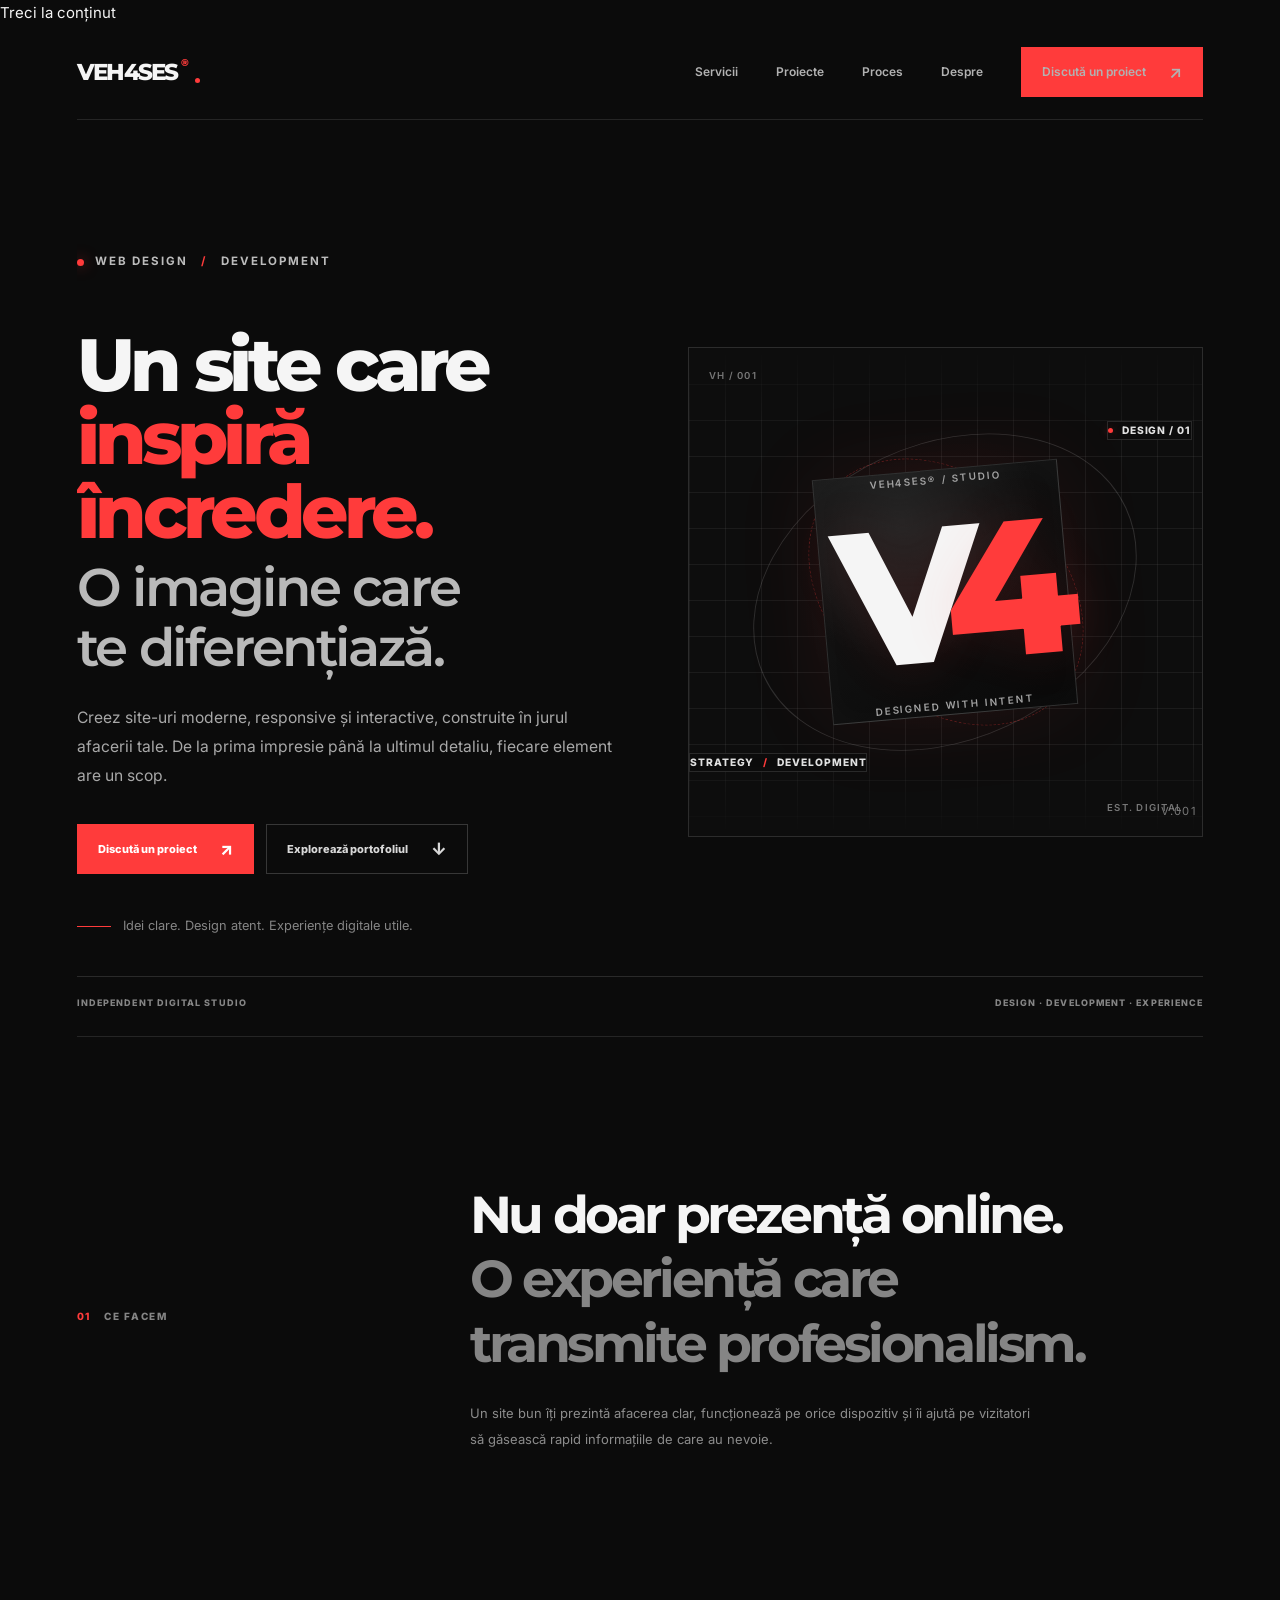
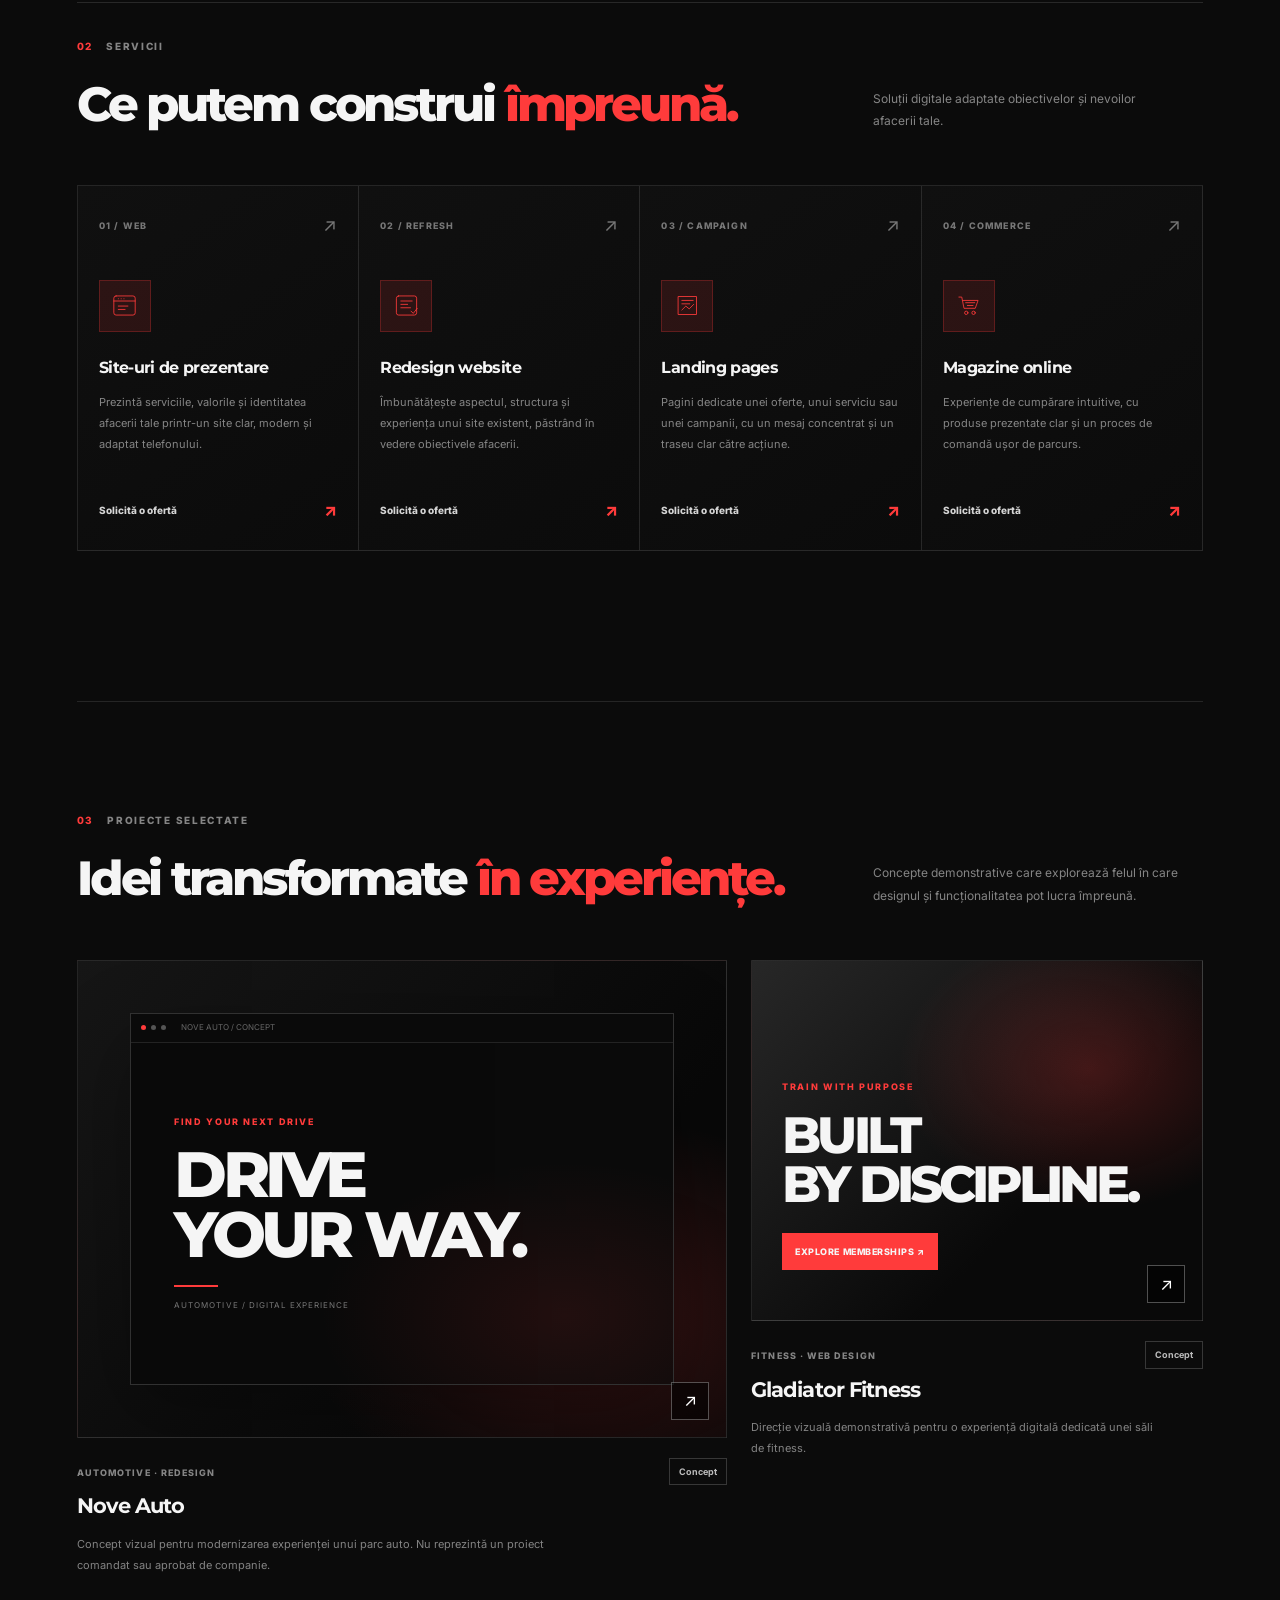
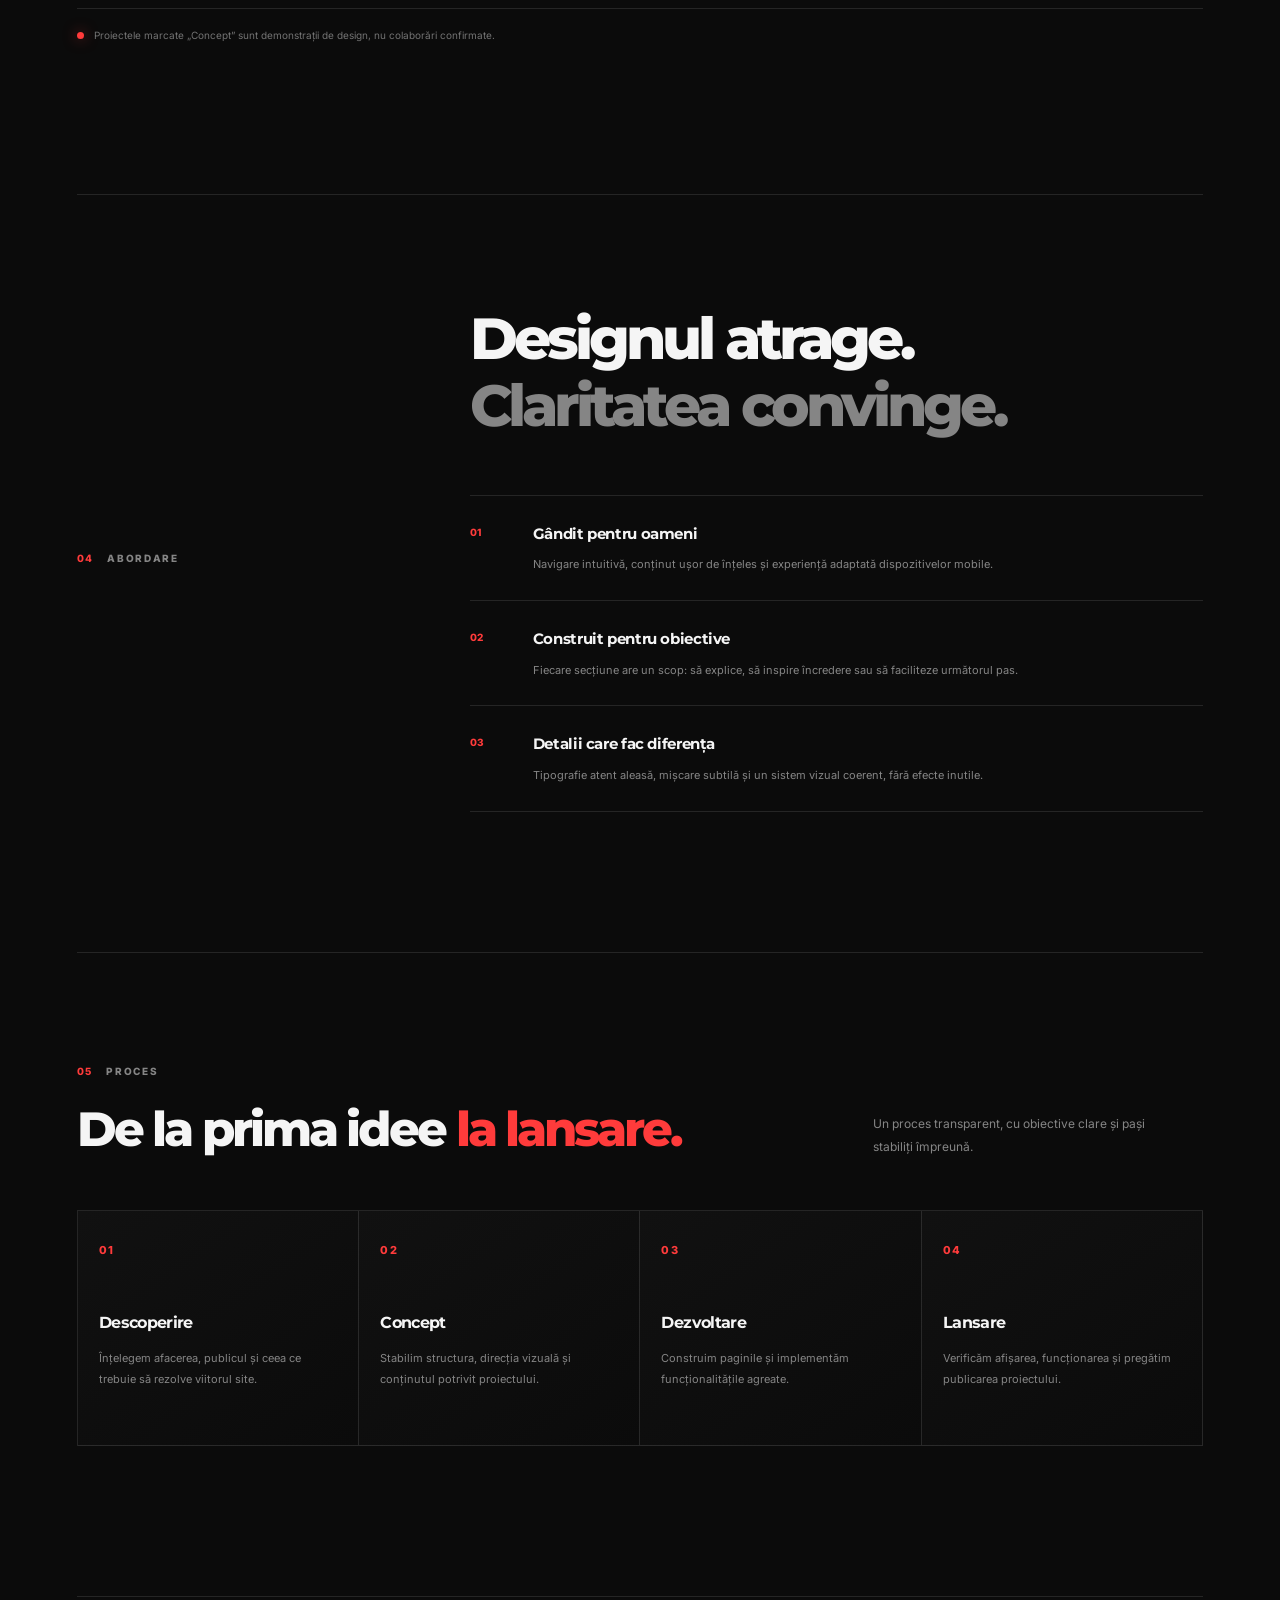
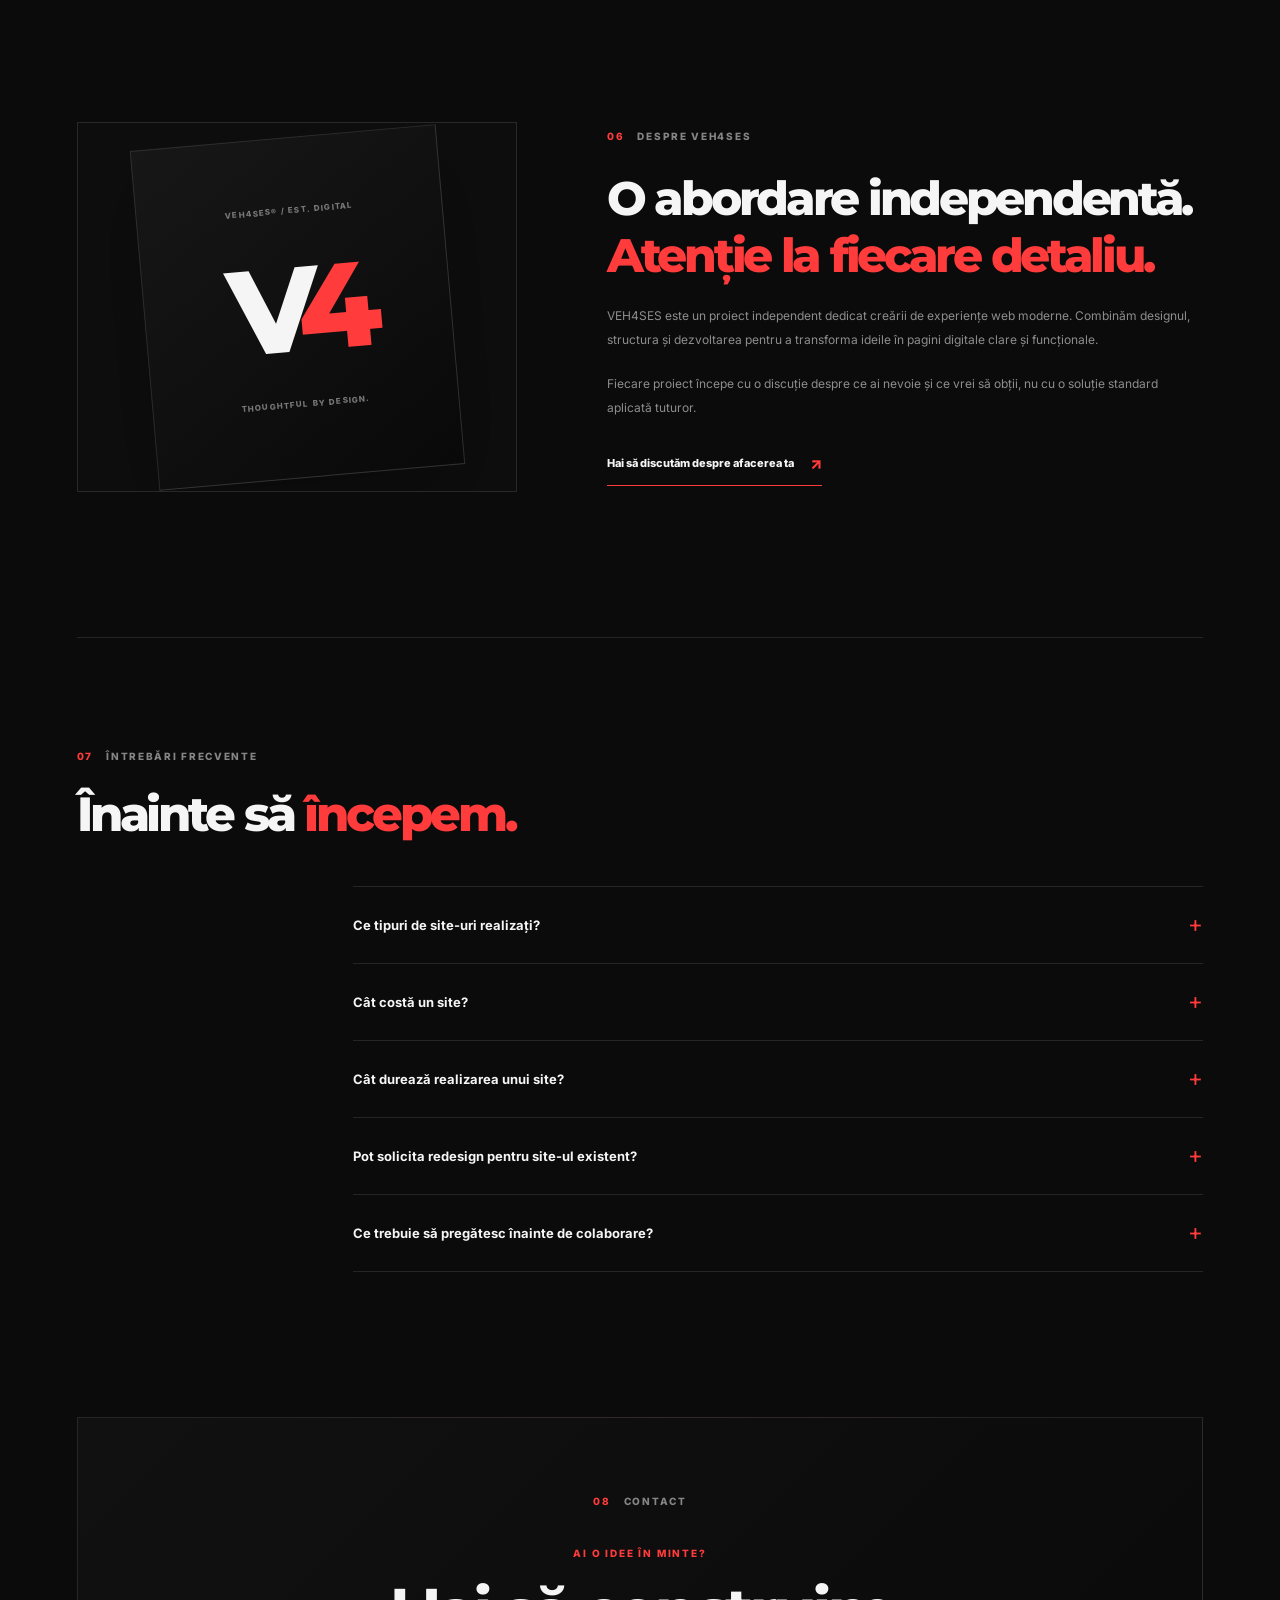
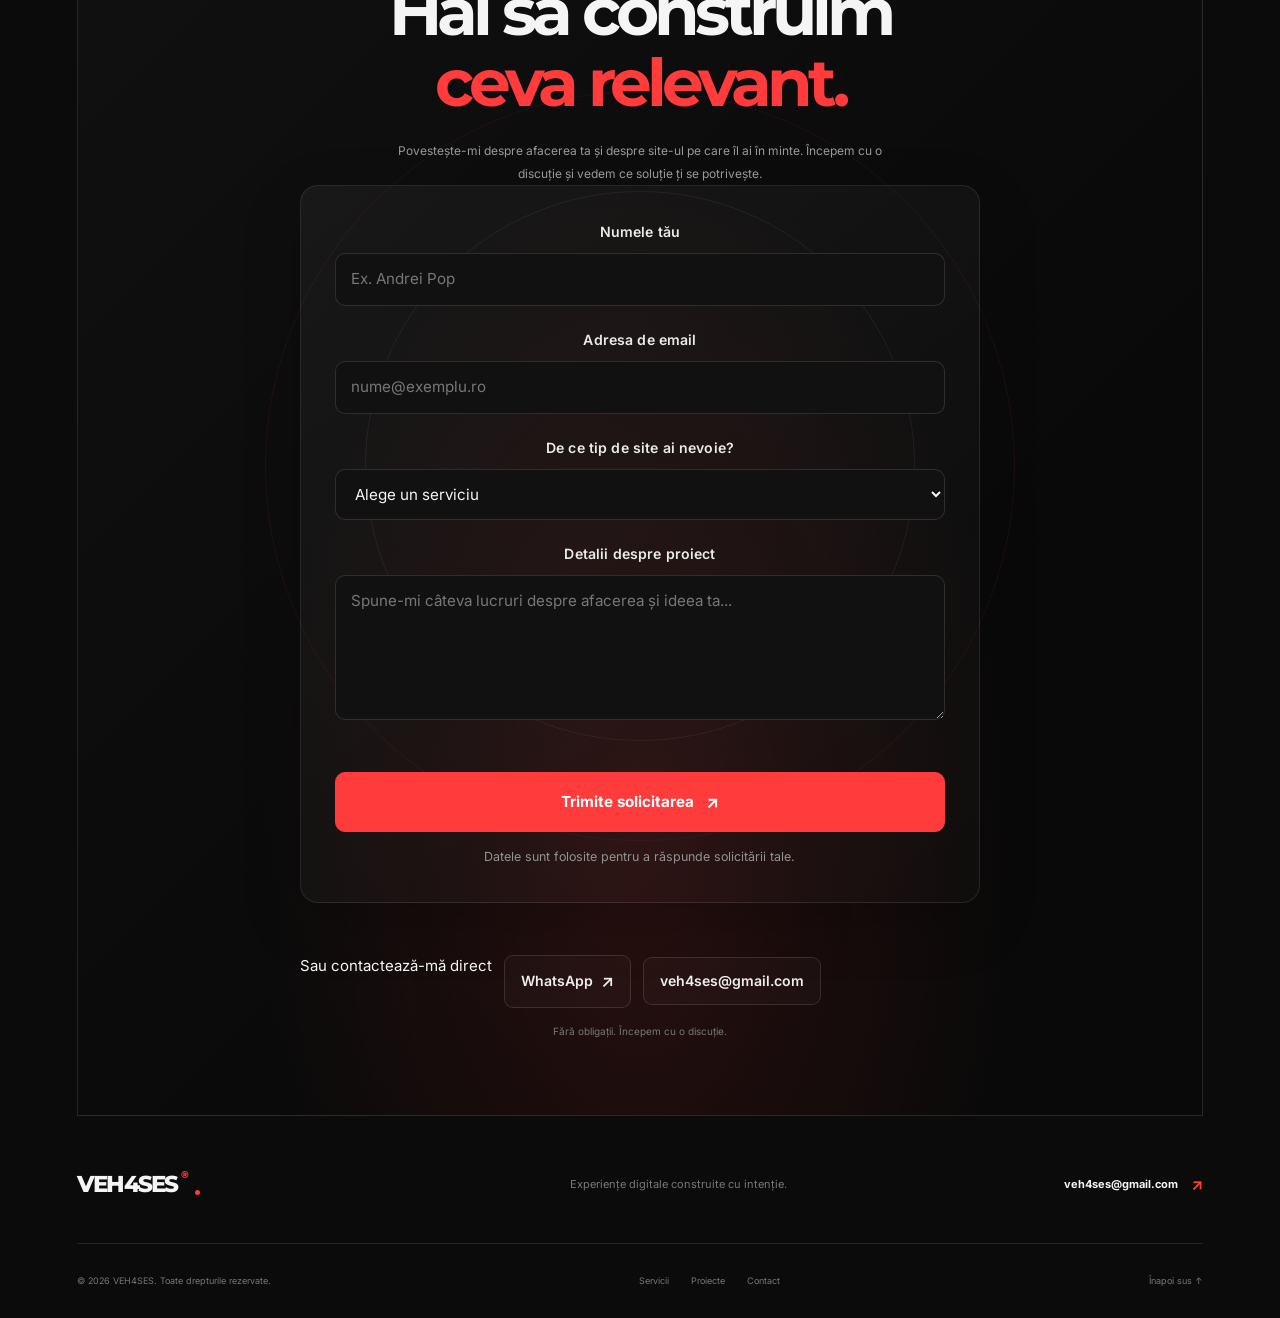
==== commit a7cfd43c: "Redesign hero section with VEH4SES brand signature" ====
--- a/index.html
+++ b/index.html
@@ -1,4 +1,3 @@
-```html
 
 <!DOCTYPE html>
 <html lang="ro">
@@ -71,70 +70,76 @@
     <main id="main-content">
 
       <!-- HERO -->
-      <section class="hero section" id="home">
-        <div class="hero-content">
-          <div class="eyebrow">
-            <span class="status-dot"></span>
-            WEB DESIGN &amp; DEVELOPMENT
-          </div>
-
-          <h1>
-            Un site care
-            <span class="text-accent">inspiră</span>
-            încredere. O imagine care te diferențiază.
-          </h1>
-
-          <p class="hero-description">
-            Creez site-uri moderne, responsive și interactive,
-            construite în jurul afacerii tale. De la prima impresie
-            până la ultimul detaliu, fiecare element are un scop.
-          </p>
-
-          <div class="hero-actions">
-            <a class="button button-primary" href="#contact">
-              Discută un proiect <span>↗</span>
-            </a>
-            <a class="button button-secondary" href="#work">
-              Explorează portofoliul <span>↓</span>
-            </a>
-          </div>
-
-          <div class="hero-note">
-            <span class="hero-note-line"></span>
-            Idei clare. Design atent. Experiențe digitale utile.
-          </div>
-        </div>
-
-        <div class="hero-visual" aria-label="Identitate vizuală VEH4SES">
-          <div class="visual-grid"></div>
-          <div class="visual-orbit orbit-one"></div>
-          <div class="visual-orbit orbit-two"></div>
-
-          <div class="visual-core">
-            <span class="core-top">DIGITAL EXPERIENCE</span>
-            <span class="core-symbol">V<span>4</span></span>
-            <span class="core-bottom">DESIGNED WITH INTENT</span>
-          </div>
-
-          <div class="floating-label label-top">
-            <span class="label-indicator"></span>
-            DESIGN / 01
-          </div>
-
-          <div class="floating-label label-bottom">
-            <span>STRATEGY</span>
-            <span class="label-divider">/</span>
-            <span>DEVELOPMENT</span>
-          </div>
-
-          <div class="visual-index">V.001</div>
-        </div>
-
-        <div class="hero-bottom">
-          <span>INDEPENDENT DIGITAL STUDIO</span>
-          <span>DESIGN · DEVELOPMENT · EXPERIENCE</span>
-        </div>
-      </section>
+      
+<section class="hero section hero-signature" id="home">
+  <div class="hero-content">
+    <div class="eyebrow">
+      <span class="status-dot"></span>
+      WEB DESIGN <span class="hero-slash">/</span> DEVELOPMENT
+    </div>
+
+    <h1 class="hero-signature-title">
+      <span class="hero-title-line">Un site care</span>
+      <span class="text-accent hero-title-line">inspiră încredere.</span>
+      <span class="hero-title-last">O imagine care te diferențiază.</span>
+    </h1>
+
+    <p class="hero-description">
+      Creez site-uri moderne, responsive și interactive,
+      construite în jurul afacerii tale. De la prima impresie
+      până la ultimul detaliu, fiecare element are un scop.
+    </p>
+
+    <div class="hero-actions">
+      <a class="button button-primary" href="#contact">
+        Discută un proiect <span>↗</span>
+      </a>
+      <a class="button button-secondary" href="#work">
+        Explorează portofoliul <span>↓</span>
+      </a>
+    </div>
+
+    <div class="hero-note">
+      <span class="hero-note-line"></span>
+      Idei clare. Design atent. Experiențe digitale utile.
+    </div>
+  </div>
+
+  <div class="hero-visual hero-signature-visual"
+       aria-label="Identitate vizuală VEH4SES">
+    <div class="visual-grid"></div>
+    <div class="visual-orbit orbit-one"></div>
+    <div class="visual-orbit orbit-two"></div>
+
+    <div class="visual-corner visual-corner-tl">VH / 001</div>
+    <div class="visual-corner visual-corner-br">EST. DIGITAL</div>
+
+    <div class="visual-core">
+      <span class="core-top">VEH4SES® / STUDIO</span>
+      <span class="core-symbol">V<span>4</span></span>
+      <span class="core-bottom">DESIGNED WITH INTENT</span>
+    </div>
+
+    <div class="floating-label label-top">
+      <span class="label-indicator"></span>
+      DESIGN / 01
+    </div>
+
+    <div class="floating-label label-bottom">
+      <span>STRATEGY</span>
+      <span class="label-divider">/</span>
+      <span>DEVELOPMENT</span>
+    </div>
+
+    <div class="visual-index">V.001</div>
+  </div>
+
+  <div class="hero-bottom">
+    <span>INDEPENDENT DIGITAL STUDIO</span>
+    <span>DESIGN · DEVELOPMENT · EXPERIENCE</span>
+  </div>
+</section>
+
 
       <!-- INTRO -->
       <section class="intro section" id="about">
--- a/style.css
+++ b/style.css
@@ -2085,3 +2085,315 @@
     transform: none;
   }
 }
+
+/* VEH4SES® — Editorial Visual Identity */
+
+:root {
+  --vh-line: rgba(255, 255, 255, 0.12);
+  --vh-muted: #929292;
+  --vh-red: #ff3b3b;
+}
+
+/* Separatoare subtile între secțiuni */
+section {
+  position: relative;
+  isolation: isolate;
+}
+
+section + section {
+  border-top: 1px solid var(--vh-line);
+}
+
+/* Titluri cu ierarhie mai clară */
+section h2 {
+  max-width: 850px;
+  letter-spacing: -0.045em;
+  text-wrap: balance;
+}
+
+/* Paragrafe mai ușor de citit */
+section p {
+  text-wrap: pretty;
+}
+
+/* Accente roșii discrete pe selecție */
+::selection {
+  color: #ffffff;
+  background: rgba(255, 59, 59, 0.75);
+}
+
+/* Linkuri: feedback vizual simplu */
+a {
+  -webkit-tap-highlight-color: transparent;
+}
+
+a:focus-visible,
+button:focus-visible {
+  outline: 2px solid var(--vh-red);
+  outline-offset: 5px;
+}
+
+/* Scrollbar discret pe browserele compatibile */
+html {
+  scrollbar-color: #454545 #0b0b0b;
+  scrollbar-width: thin;
+}
+
+/* Nu forța animații pentru utilizatorii care le dezactivează */
+@media (prefers-reduced-motion: reduce) {
+  *,
+  *::before,
+  *::after {
+    scroll-behavior: auto !important;
+    animation-duration: 0.01ms !important;
+    animation-iteration-count: 1 !important;
+    transition-duration: 0.01ms !important;
+  }
+}
+
+/* =========================================
+   VEH4SES® — SIGNATURE HERO
+========================================= */
+
+.hero-signature {
+  --hero-red: #ff3b3b;
+  --hero-line: rgba(255, 255, 255, 0.13);
+
+  position: relative;
+  overflow: clip;
+}
+
+/* Titlu editorial, cu ierarhie tipografică */
+.hero-signature .hero-signature-title {
+  max-width: 790px;
+  margin-block: 28px 24px;
+  font-family: var(--font-heading);
+  font-size: clamp(2.8rem, 5.8vw, 5.8rem);
+  font-weight: 800;
+  line-height: 0.99;
+  letter-spacing: -0.065em;
+  text-wrap: balance;
+}
+
+.hero-signature .hero-title-line {
+  display: block;
+}
+
+.hero-signature .hero-title-last {
+  display: block;
+  max-width: 680px;
+  margin-top: 9px;
+  color: #b9b9b9;
+  font-size: 0.72em;
+  font-weight: 600;
+  line-height: 1.12;
+  letter-spacing: -0.045em;
+}
+
+.hero-signature .text-accent {
+  color: var(--hero-red);
+}
+
+.hero-signature .hero-slash {
+  padding-inline: 3px;
+  color: var(--hero-red);
+}
+
+.hero-signature .eyebrow {
+  letter-spacing: 0.16em;
+  font-size: 0.72rem;
+  font-weight: 700;
+}
+
+/* Descriere și notă */
+.hero-signature .hero-description {
+  max-width: 560px;
+  color: #a8a8a8;
+  font-size: clamp(0.98rem, 1.2vw, 1.08rem);
+  line-height: 1.85;
+}
+
+.hero-signature .hero-note {
+  display: flex;
+  align-items: center;
+  gap: 12px;
+  color: #858585;
+  font-size: 0.8rem;
+  line-height: 1.6;
+}
+
+.hero-signature .hero-note-line {
+  flex: 0 0 34px;
+  height: 1px;
+  background: var(--hero-red);
+}
+
+/* Zona vizuală */
+.hero-signature .hero-signature-visual {
+  isolation: isolate;
+  border: 1px solid var(--hero-line);
+  background:
+    radial-gradient(
+      circle at 50% 48%,
+      rgba(255, 59, 59, 0.075),
+      transparent 42%
+    ),
+    #0d0d0d;
+}
+
+.hero-signature .visual-grid {
+  opacity: 0.45;
+  background-image:
+    linear-gradient(var(--hero-line) 1px, transparent 1px),
+    linear-gradient(90deg, var(--hero-line) 1px, transparent 1px);
+  background-size: 36px 36px;
+  mask-image: linear-gradient(
+    to bottom,
+    transparent,
+    #000 18%,
+    #000 82%,
+    transparent
+  );
+}
+
+.hero-signature .visual-orbit {
+  border-color: rgba(255, 255, 255, 0.14);
+}
+
+.hero-signature .orbit-two {
+  border-style: dashed;
+  border-color: rgba(255, 59, 59, 0.3);
+}
+
+.hero-signature .visual-core {
+  gap: 18px;
+}
+
+.hero-signature .core-symbol {
+  font-size: clamp(7rem, 15vw, 12rem);
+  font-weight: 800;
+  line-height: 0.9;
+  letter-spacing: -0.12em;
+  text-shadow: 0 0 55px rgba(255, 59, 59, 0.12);
+}
+
+.hero-signature .core-symbol > span {
+  color: var(--hero-red);
+}
+
+.hero-signature .core-top,
+.hero-signature .core-bottom {
+  color: #a3a3a3;
+  font-size: 0.62rem;
+  font-weight: 600;
+  letter-spacing: 0.19em;
+}
+
+.hero-signature .floating-label {
+  border: 1px solid rgba(255, 255, 255, 0.12);
+  background: rgba(12, 12, 12, 0.92);
+  color: #e1e1e1;
+  font-size: 0.64rem;
+  letter-spacing: 0.09em;
+  backdrop-filter: blur(12px);
+}
+
+.hero-signature .label-indicator {
+  background: var(--hero-red);
+  box-shadow: 0 0 10px rgba(255, 59, 59, 0.35);
+}
+
+.hero-signature .visual-index {
+  color: #777;
+  font-size: 0.7rem;
+  letter-spacing: 0.12em;
+}
+
+.hero-signature .visual-corner {
+  position: absolute;
+  z-index: 2;
+  color: #777;
+  font-family: var(--font);
+  font-size: 0.6rem;
+  font-weight: 600;
+  letter-spacing: 0.13em;
+}
+
+.hero-signature .visual-corner-tl {
+  top: 20px;
+  left: 20px;
+}
+
+.hero-signature .visual-corner-br {
+  right: 20px;
+  bottom: 20px;
+}
+
+/* Linia de identitate de la baza hero-ului */
+.hero-signature .hero-bottom {
+  border-top: 1px solid var(--hero-line);
+  color: #858585;
+  letter-spacing: 0.12em;
+}
+
+/* Focus vizibil și utilizare cu tastatura */
+.hero-signature a:focus-visible {
+  outline: 2px solid var(--hero-red);
+  outline-offset: 5px;
+}
+
+/* Adaptare pentru telefoane */
+@media (max-width: 700px) {
+  .hero-signature .hero-signature-title {
+    margin-top: 22px;
+    font-size: clamp(2.65rem, 11vw, 4.4rem);
+    line-height: 1.02;
+  }
+
+  .hero-signature .hero-title-last {
+    margin-top: 12px;
+    font-size: 0.68em;
+    line-height: 1.15;
+  }
+
+  .hero-signature .hero-description {
+    line-height: 1.75;
+  }
+
+  .hero-signature .hero-signature-visual {
+    min-height: 340px;
+  }
+
+  .hero-signature .core-symbol {
+    font-size: clamp(7rem, 30vw, 10rem);
+  }
+
+  .hero-signature .core-top,
+  .hero-signature .core-bottom {
+    font-size: 0.53rem;
+    letter-spacing: 0.12em;
+  }
+
+  .hero-signature .visual-corner-tl {
+    top: 14px;
+    left: 14px;
+  }
+
+  .hero-signature .visual-corner-br {
+    right: 14px;
+    bottom: 14px;
+  }
+
+  .hero-signature .hero-bottom {
+    gap: 12px;
+    flex-wrap: wrap;
+    font-size: 0.58rem;
+    line-height: 1.8;
+  }
+}
+
+@media (prefers-reduced-motion: reduce) {
+  .hero-signature .visual-orbit {
+    animation: none !important;
+  }
+}
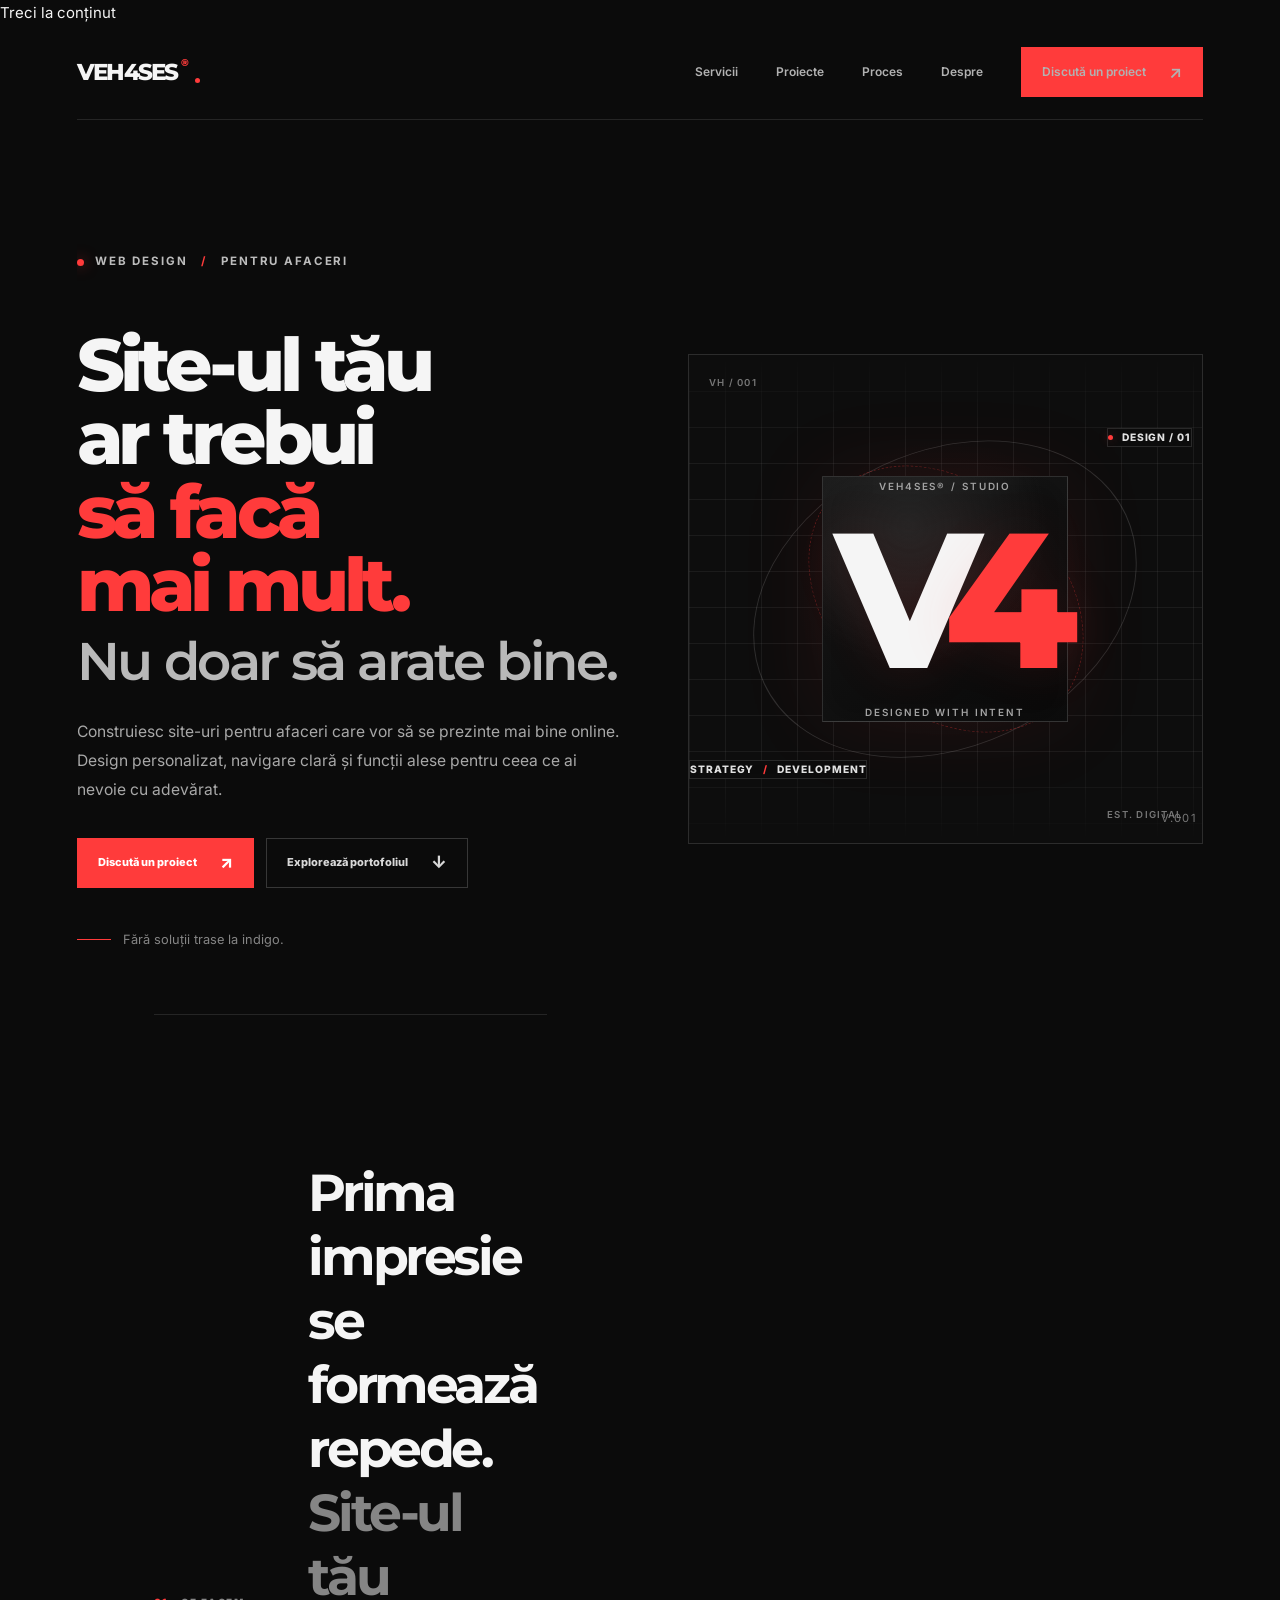
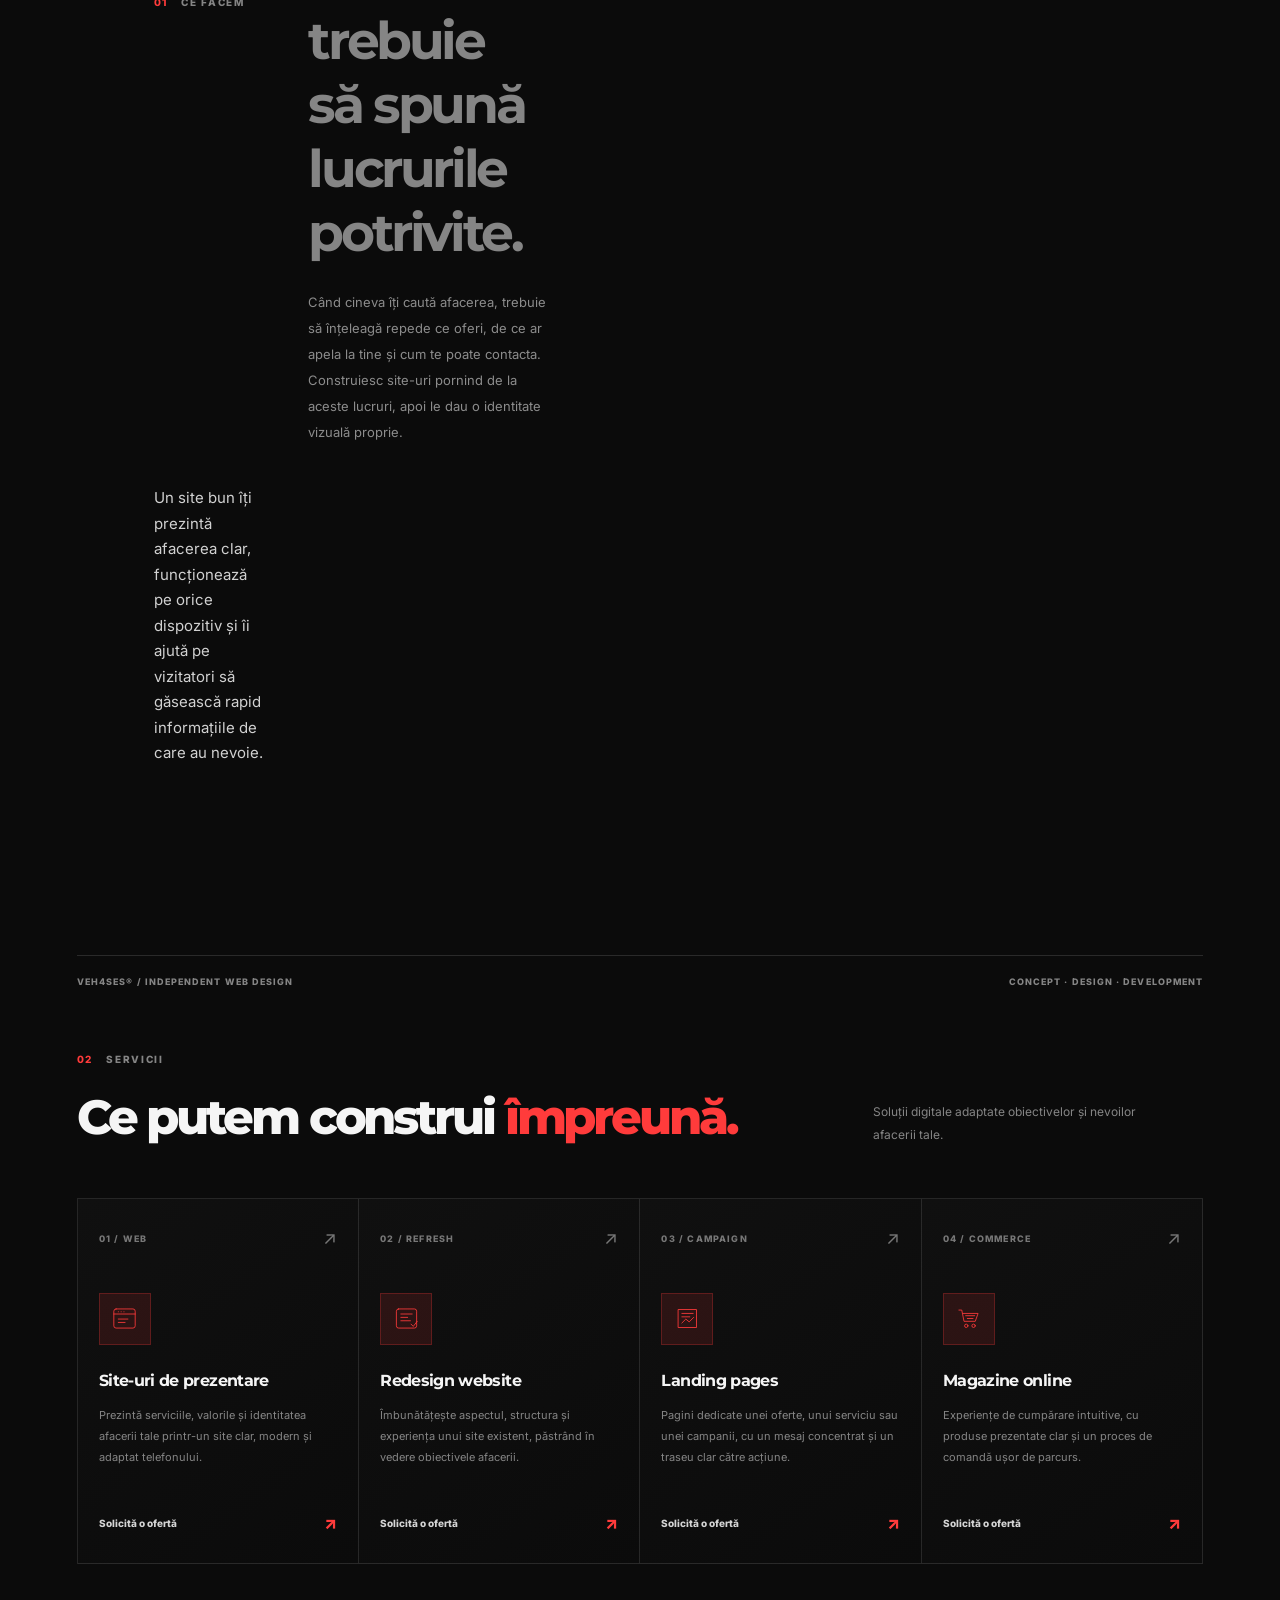
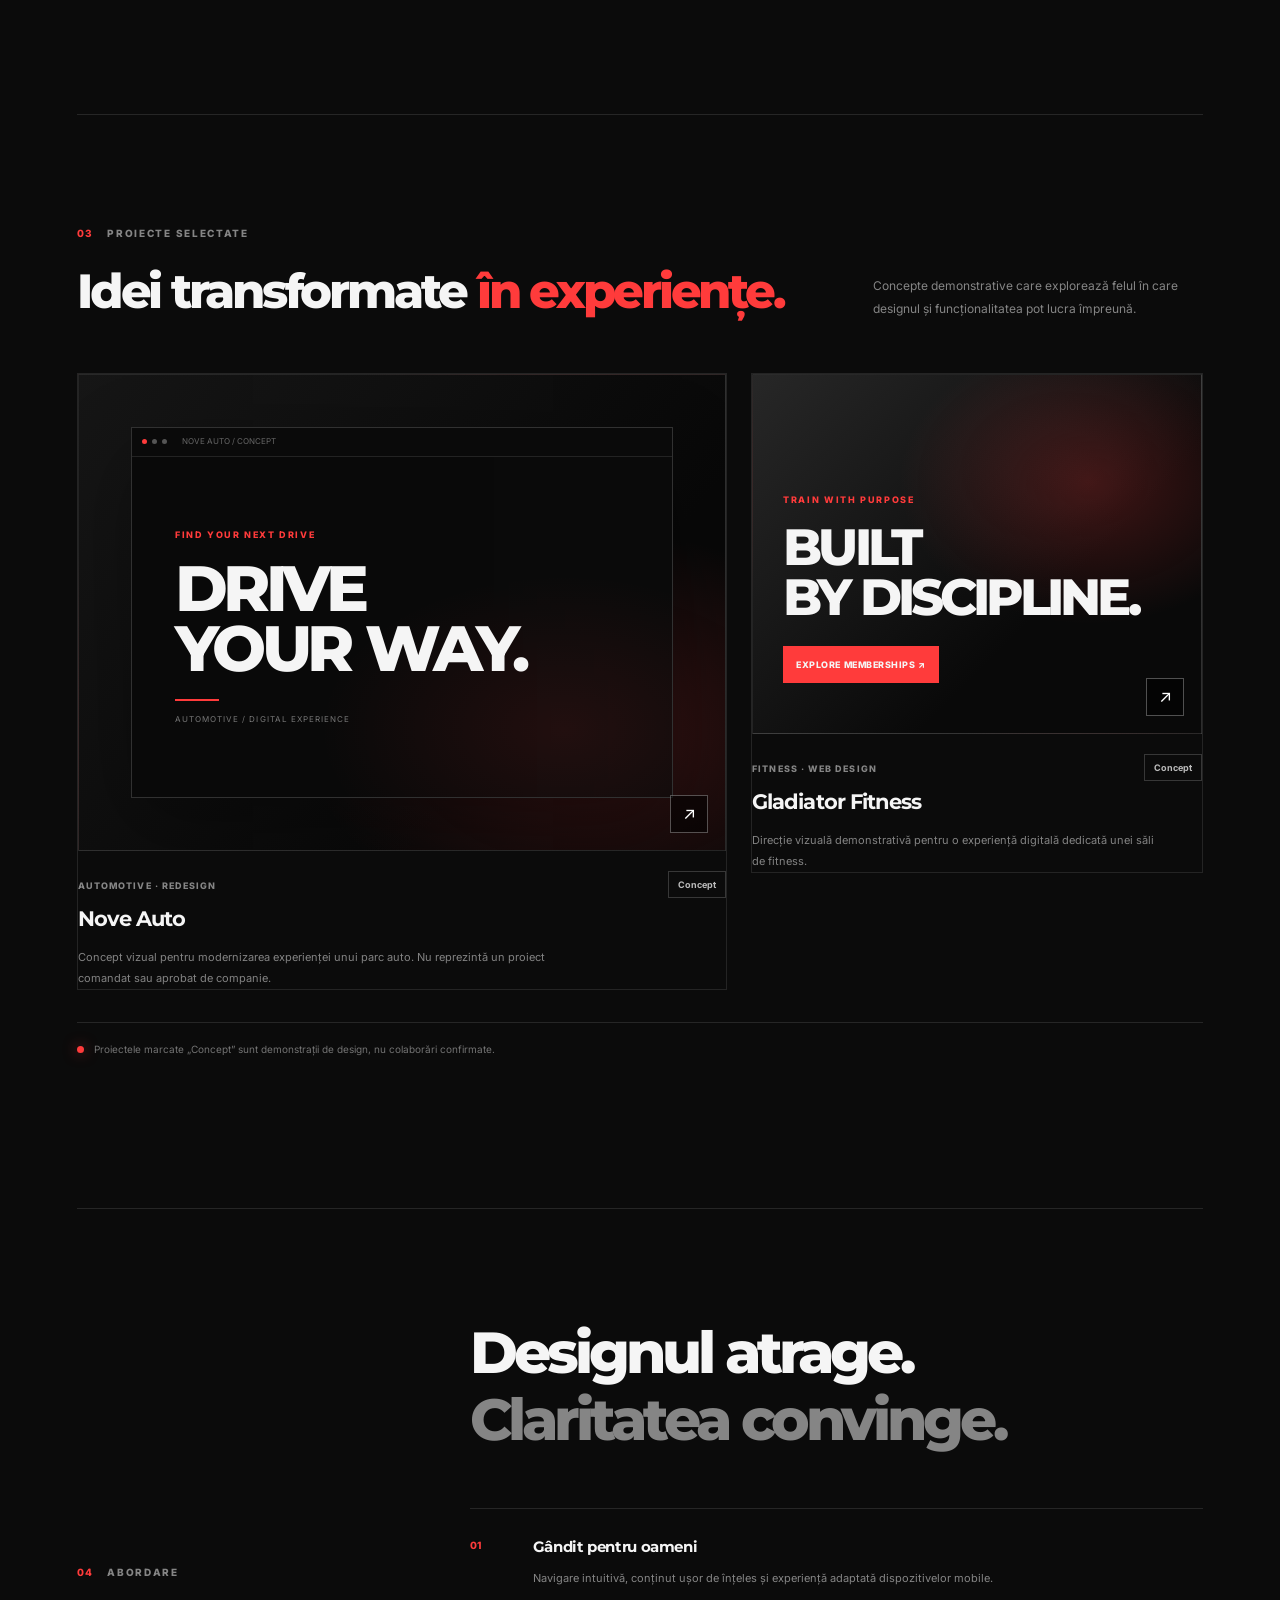
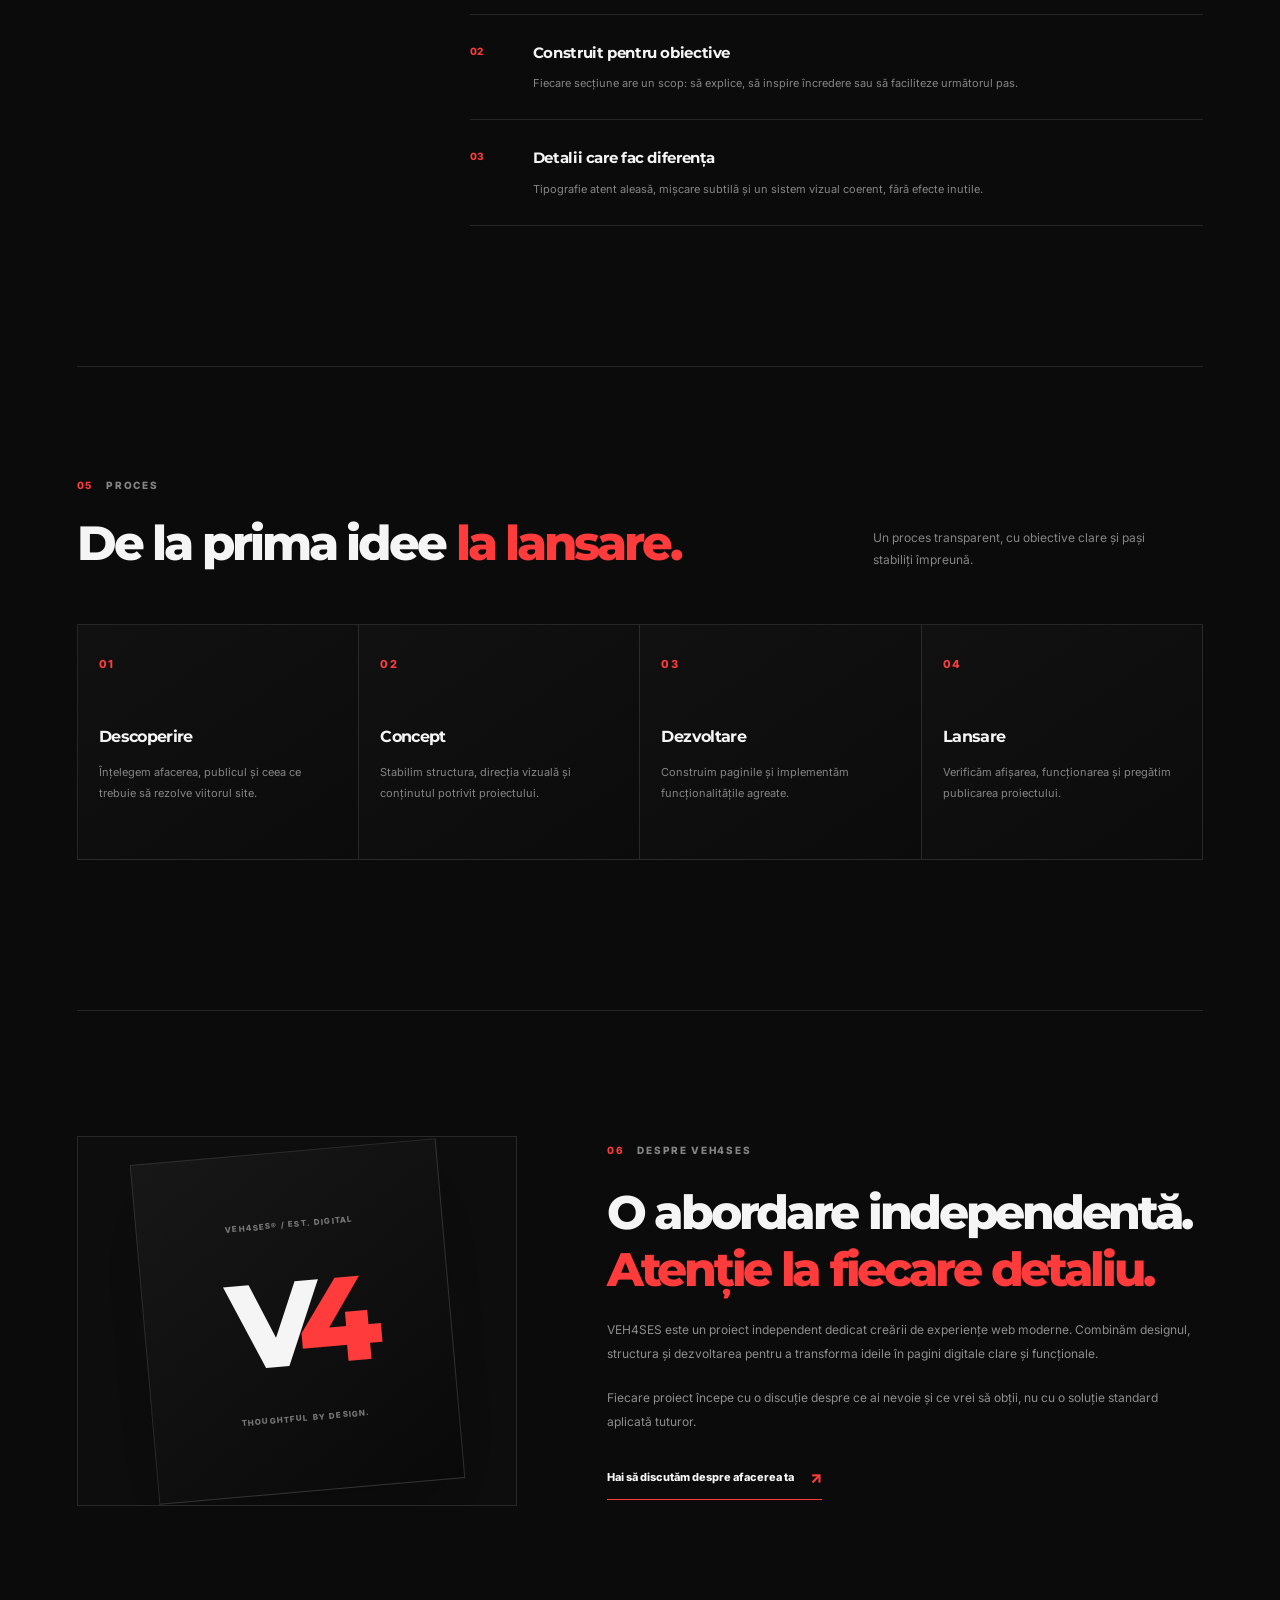
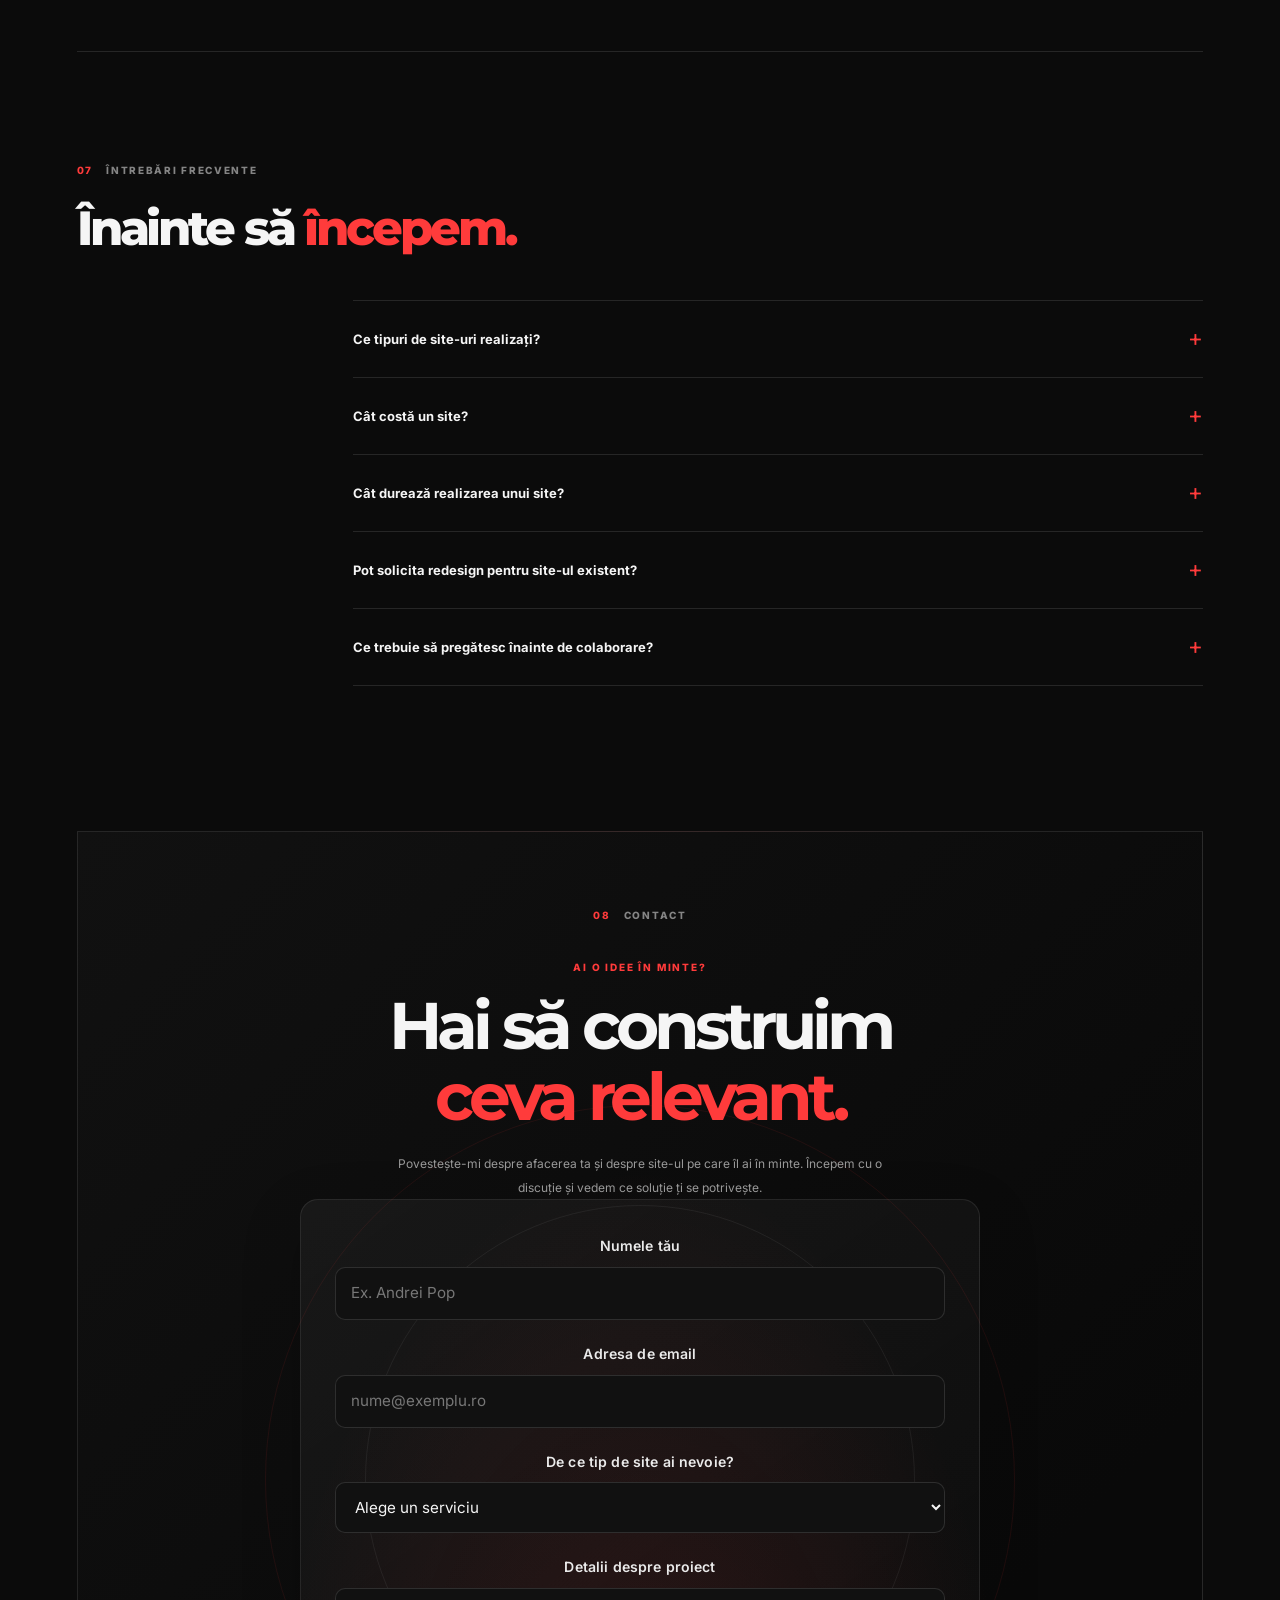
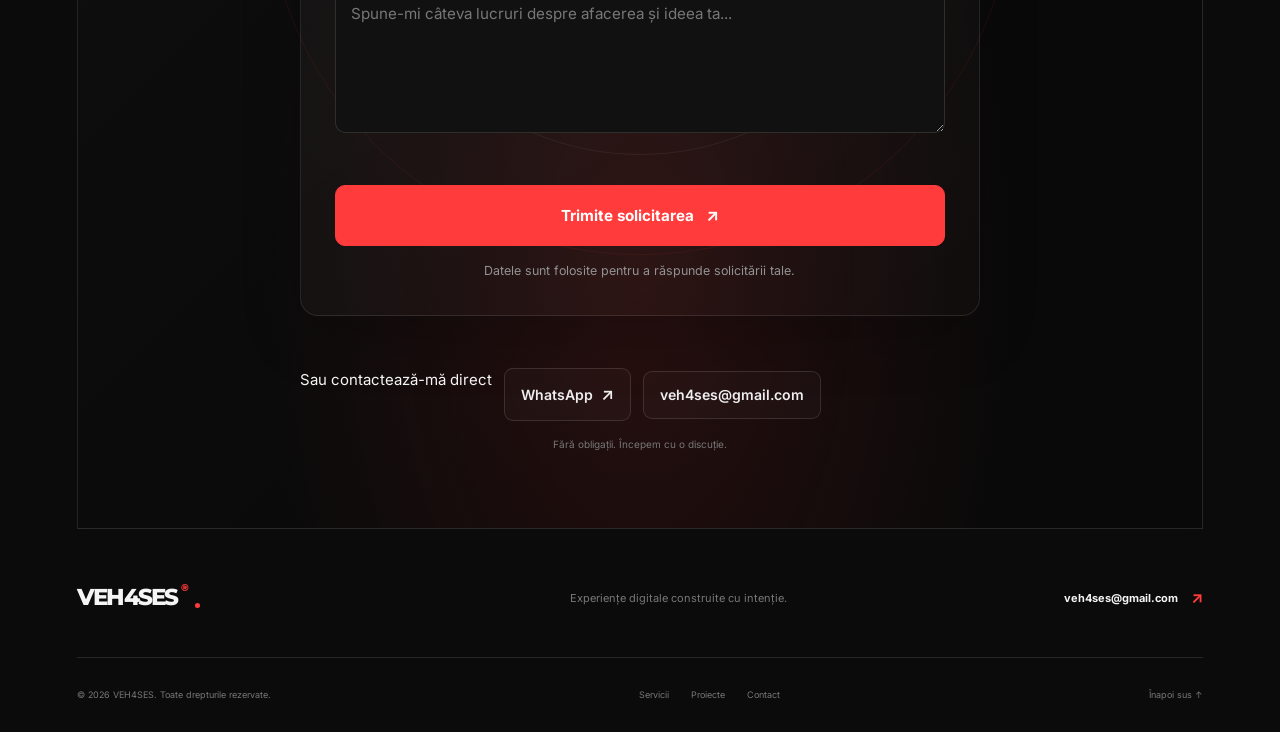
==== commit b16c0126: "Give VEH4SES a distinct brand voice" ====
--- a/index.html
+++ b/index.html
@@ -73,22 +73,28 @@
       
 <section class="hero section hero-signature" id="home">
   <div class="hero-content">
-    <div class="eyebrow">
-      <span class="status-dot"></span>
-      WEB DESIGN <span class="hero-slash">/</span> DEVELOPMENT
-    </div>
-
-    <h1 class="hero-signature-title">
-      <span class="hero-title-line">Un site care</span>
-      <span class="text-accent hero-title-line">inspiră încredere.</span>
-      <span class="hero-title-last">O imagine care te diferențiază.</span>
-    </h1>
-
-    <p class="hero-description">
-      Creez site-uri moderne, responsive și interactive,
-      construite în jurul afacerii tale. De la prima impresie
-      până la ultimul detaliu, fiecare element are un scop.
-    </p>
+    
+<div class="eyebrow">
+  <span class="status-dot"></span>
+  WEB DESIGN <span class="hero-slash">/</span> PENTRU AFACERI
+</div>
+
+
+    
+<h1 class="hero-signature-title">
+  <span class="hero-title-line">Site-ul tău ar trebui</span>
+  <span class="text-accent hero-title-line">să facă mai mult.</span>
+  <span class="hero-title-last">Nu doar să arate bine.</span>
+</h1>
+
+
+    
+<p class="hero-description">
+  Construiesc site-uri pentru afaceri care vor să se prezinte
+  mai bine online. Design personalizat, navigare clară și
+  funcții alese pentru ceea ce ai nevoie cu adevărat.
+</p>
+
 
     <div class="hero-actions">
       <a class="button button-primary" href="#contact">
@@ -99,10 +105,12 @@
       </a>
     </div>
 
-    <div class="hero-note">
-      <span class="hero-note-line"></span>
-      Idei clare. Design atent. Experiențe digitale utile.
-    </div>
+   
+<div class="hero-note">
+  <span class="hero-note-line"></span>
+  Fără soluții trase la indigo.
+</div>
+
   </div>
 
   <div class="hero-visual hero-signature-visual"
@@ -134,11 +142,12 @@
     <div class="visual-index">V.001</div>
   </div>
 
-  <div class="hero-bottom">
-    <span>INDEPENDENT DIGITAL STUDIO</span>
-    <span>DESIGN · DEVELOPMENT · EXPERIENCE</span>
-  </div>
-</section>
+  
+<div class="hero-bottom">
+  <span>VEH4SES® / INDEPENDENT WEB DESIGN</span>
+  <span>CONCEPT · DESIGN · DEVELOPMENT</span>
+</div>
+
 
 
       <!-- INTRO -->
@@ -148,13 +157,23 @@
           <span>CE FACEM</span>
         </div>
 
-        <div class="intro-content">
-          <h2>
-            Nu doar prezență online.
-            <span class="text-muted">
-              O experiență care transmite profesionalism.
-            </span>
-          </h2>
+        
+<div class="intro-content">
+  <h2>
+    Prima impresie se formează repede.
+    <span class="text-muted">
+      Site-ul tău trebuie să spună lucrurile potrivite.
+    </span>
+  </h2>
+
+  <p>
+    Când cineva îți caută afacerea, trebuie să înțeleagă
+    repede ce oferi, de ce ar apela la tine și cum te poate
+    contacta. Construiesc site-uri pornind de la aceste lucruri,
+    apoi le dau o identitate vizuală proprie.
+  </p>
+</div>
+
 
           <p>
             Un site bun îți prezintă afacerea clar, funcționează
--- a/style.css
+++ b/style.css
@@ -1369,12 +1369,39 @@
 
 /* REVEAL SUPPORT FOR SCRIPT.JS */
 
+
 .js-ready .reveal {
   opacity: 0;
   transform: translateY(24px);
   transition:
     opacity 750ms var(--ease),
     transform 750ms var(--ease);
+  transition-delay: var(--reveal-delay, 0ms);
+}
+
+.js-ready .reveal.visible {
+  opacity: 1;
+  transform: translateY(0);
+}
+
+@media (prefers-reduced-motion: reduce) {
+  .js-ready .reveal {
+    opacity: 1;
+    transform: none;
+    transition: none;
+    transition-delay: 0ms;
+  }
+}
+
+
+@media (prefers-reduced-motion: reduce) {
+  .js-ready .reveal {
+    opacity: 1;
+    transform: none;
+    transition: none;
+    transition-delay: 0ms;
+    will-change: auto;
+  }
 }
 
 .js-ready .reveal.visible {
@@ -2265,9 +2292,18 @@
   border-color: rgba(255, 59, 59, 0.3);
 }
 
+
 .hero-signature .visual-core {
   gap: 18px;
-}
+  transform:
+    perspective(1000px)
+    rotateX(var(--rotate-x, 0deg))
+    rotateY(var(--rotate-y, 0deg));
+  transform-style: preserve-3d;
+  transition: transform 300ms ease;
+  will-change: transform;
+}
+
 
 .hero-signature .core-symbol {
   font-size: clamp(7rem, 15vw, 12rem);
@@ -2397,3 +2433,211 @@
     animation: none !important;
   }
 }
+
+/* VEH4SES® — Interactive Portfolio Cards */
+
+.work-card {
+  position: relative;
+  isolation: isolate;
+  overflow: hidden;
+  border: 1px solid rgba(255, 255, 255, 0.1);
+  transition:
+    border-color 250ms ease,
+    transform 250ms ease,
+    background-color 250ms ease;
+}
+
+.work-card:hover {
+  border-color: rgba(255, 59, 59, 0.48);
+  transform: translateY(-5px);
+}
+
+.work-visual {
+  position: relative;
+  overflow: hidden;
+}
+
+.work-visual img {
+  display: block;
+  width: 100%;
+  height: 100%;
+  object-fit: cover;
+  transition: transform 450ms cubic-bezier(0.2, 0.7, 0.2, 1);
+}
+
+.work-card:hover .work-visual img {
+  transform: scale(1.035);
+}
+
+.work-info {
+  transition: background-color 250ms ease;
+}
+
+.work-card:hover .work-info {
+  background-color: rgba(255, 255, 255, 0.015);
+}
+
+.work-card a:focus-visible {
+  outline: 2px solid #ff3b3b;
+  outline-offset: 4px;
+}
+
+@media (hover: none) {
+  .work-card:hover {
+    transform: none;
+  }
+
+  .work-card:hover .work-visual img {
+    transform: none;
+  }
+}
+
+@media (prefers-reduced-motion: reduce) {
+  .work-card,
+  .work-visual img,
+  .work-info {
+    transition: none !important;
+  }
+
+  .work-card:hover {
+    transform: none;
+  }
+
+  .work-card:hover .work-visual img {
+    transform: none;
+  }
+}
+
+/* VEH4SES® — Minimal Crosshair Cursor */
+
+/* Cursor personalizat doar pe dispozitive cu mouse */
+@media (hover: hover) and (pointer: fine) {
+  body {
+    cursor: crosshair;
+  }
+
+  a,
+  button,
+  input,
+  textarea,
+  select,
+  label,
+  [role="button"] {
+    cursor: pointer;
+  }
+
+  input,
+  textarea {
+    cursor: text;
+  }
+
+  button:disabled,
+  input:disabled,
+  select:disabled,
+  textarea:disabled {
+    cursor: not-allowed;
+  }
+}
+
+/* Nu schimba experiența pe ecranele tactile */
+@media (hover: none), (pointer: coarse) {
+  body {
+    cursor: auto;
+  }
+}
+
+/* =========================================
+   VEH4SES® — MICRO-INTERACTIONS
+========================================= */
+
+/* Tranziții naturale pentru butoane */
+.button,
+.nav-cta,
+.form-submit {
+  position: relative;
+  transition:
+    transform 180ms ease,
+    background-color 180ms ease,
+    border-color 180ms ease,
+    color 180ms ease,
+    box-shadow 180ms ease;
+}
+
+/* Butonul principal */
+.button-primary:hover,
+.nav-cta:hover,
+.form-submit:hover {
+  transform: translateY(-2px);
+  box-shadow: 0 7px 22px rgba(255, 59, 59, 0.14);
+}
+
+/* Săgețile se mișcă discret */
+.button span,
+.nav-cta span {
+  display: inline-block;
+  transition: transform 180ms ease;
+}
+
+.button-primary:hover span,
+.nav-cta:hover span {
+  transform: translate(3px, -2px);
+}
+
+.button-secondary:hover span {
+  transform: translateY(3px);
+}
+
+/* Feedback la apăsare */
+.button:active,
+.nav-cta:active,
+.form-submit:active {
+  transform: translateY(0) scale(0.985);
+  box-shadow: none;
+}
+
+/* Linkuri text */
+a:not(.button):not(.nav-cta) {
+  transition:
+    color 180ms ease,
+    opacity 180ms ease;
+}
+
+/* Navigare clară cu tastatura */
+.button:focus-visible,
+.nav-cta:focus-visible,
+a:focus-visible,
+button:focus-visible {
+  outline: 2px solid #ff3b3b;
+  outline-offset: 4px;
+}
+
+/* Nu anima pe dispozitive tactile */
+@media (hover: none), (pointer: coarse) {
+  .button:hover,
+  .nav-cta:hover,
+  .form-submit:hover {
+    transform: none;
+    box-shadow: none;
+  }
+}
+
+/* Respectă preferințele de accesibilitate */
+@media (prefers-reduced-motion: reduce) {
+  .button,
+  .nav-cta,
+  .form-submit,
+  .button span,
+  .nav-cta span,
+  a:not(.button):not(.nav-cta) {
+    transition: none !important;
+  }
+
+  .button:hover,
+  .nav-cta:hover,
+  .form-submit:hover,
+  .button:active,
+  .nav-cta:active,
+  .form-submit:active {
+    transform: none;
+  }
+}
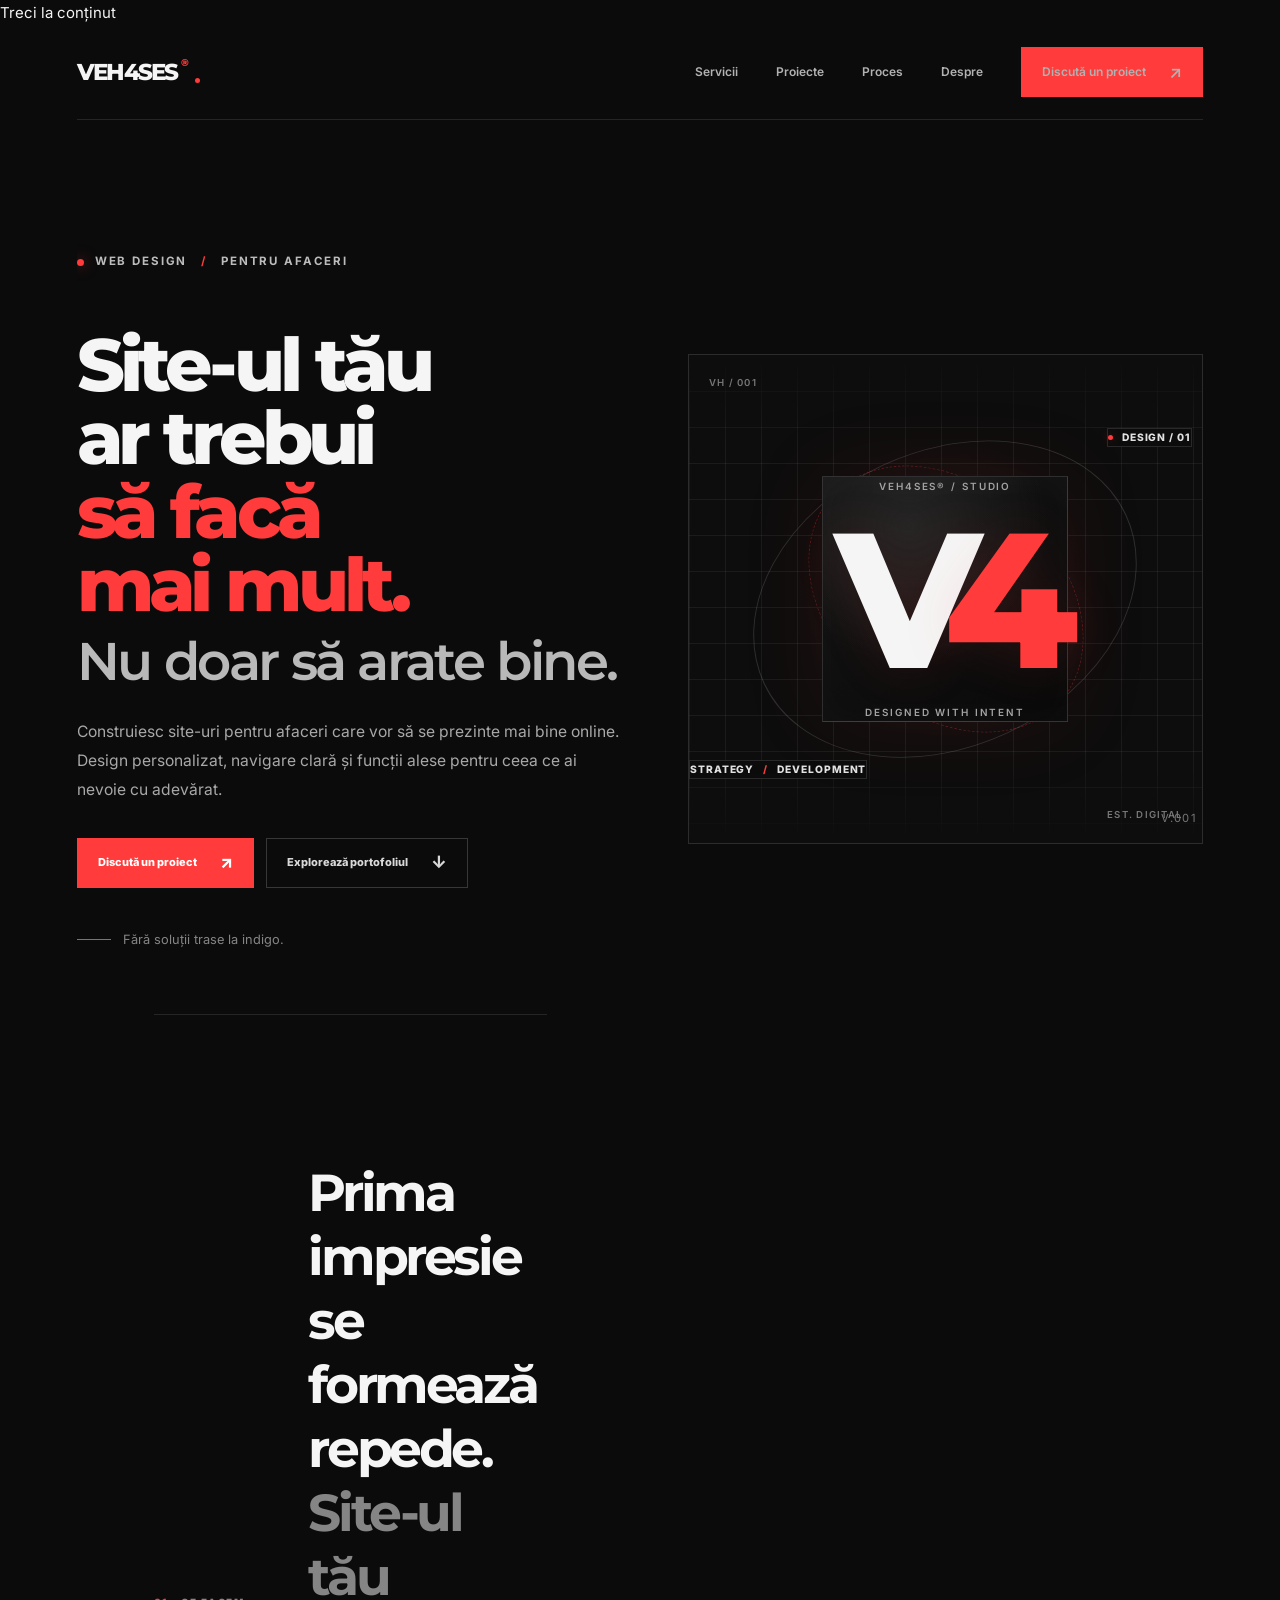
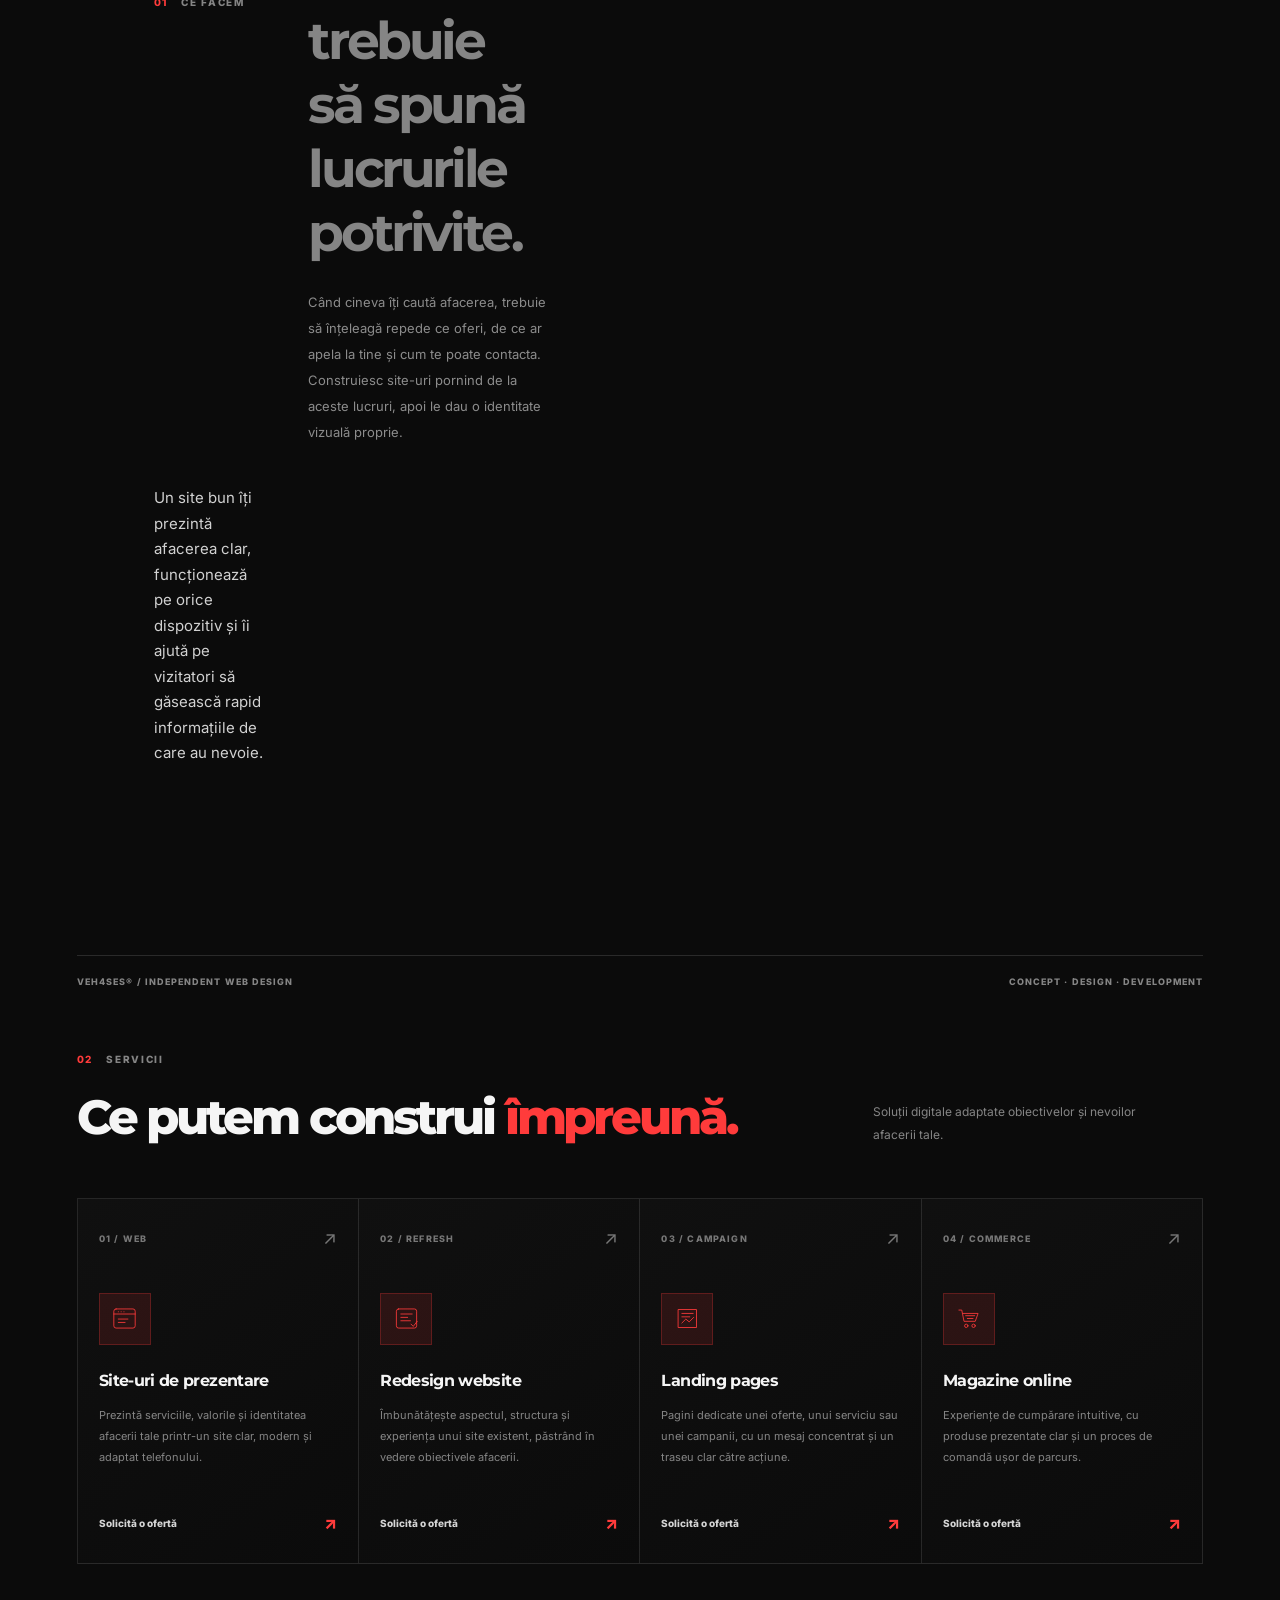
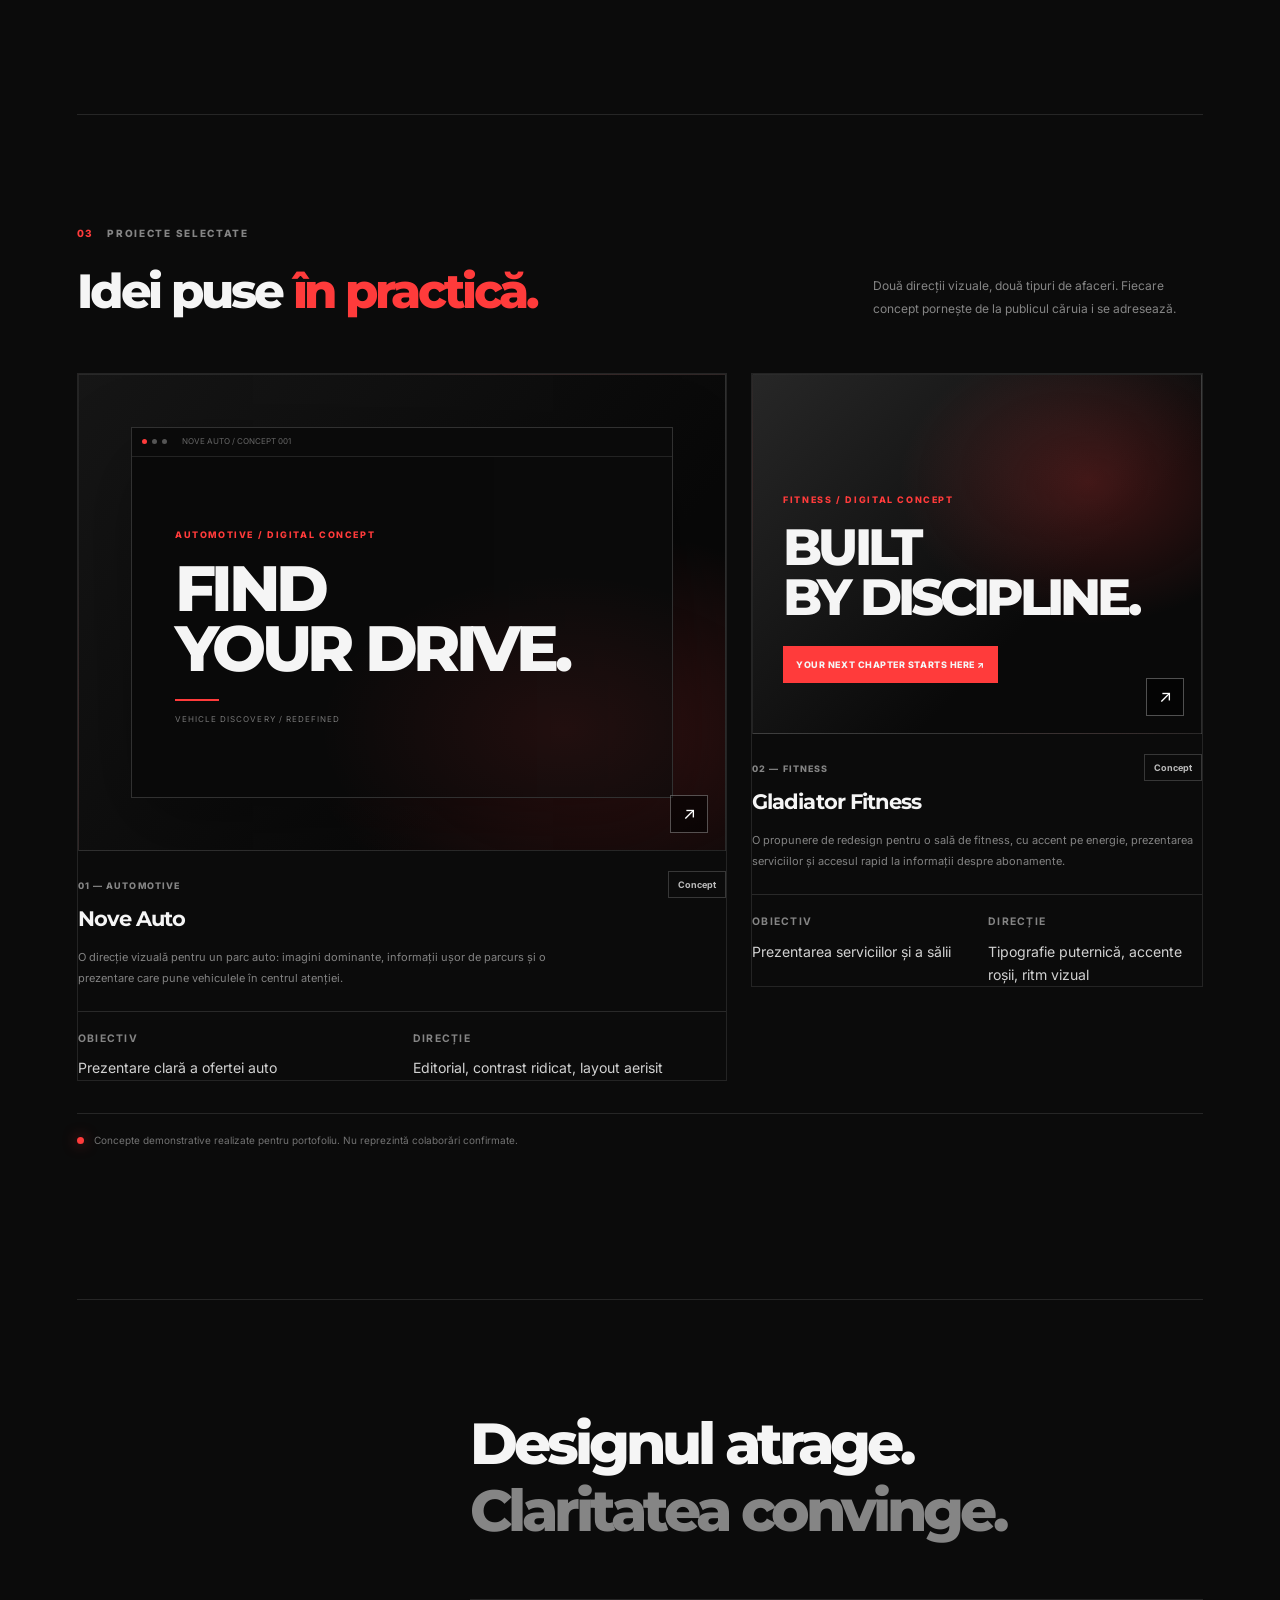
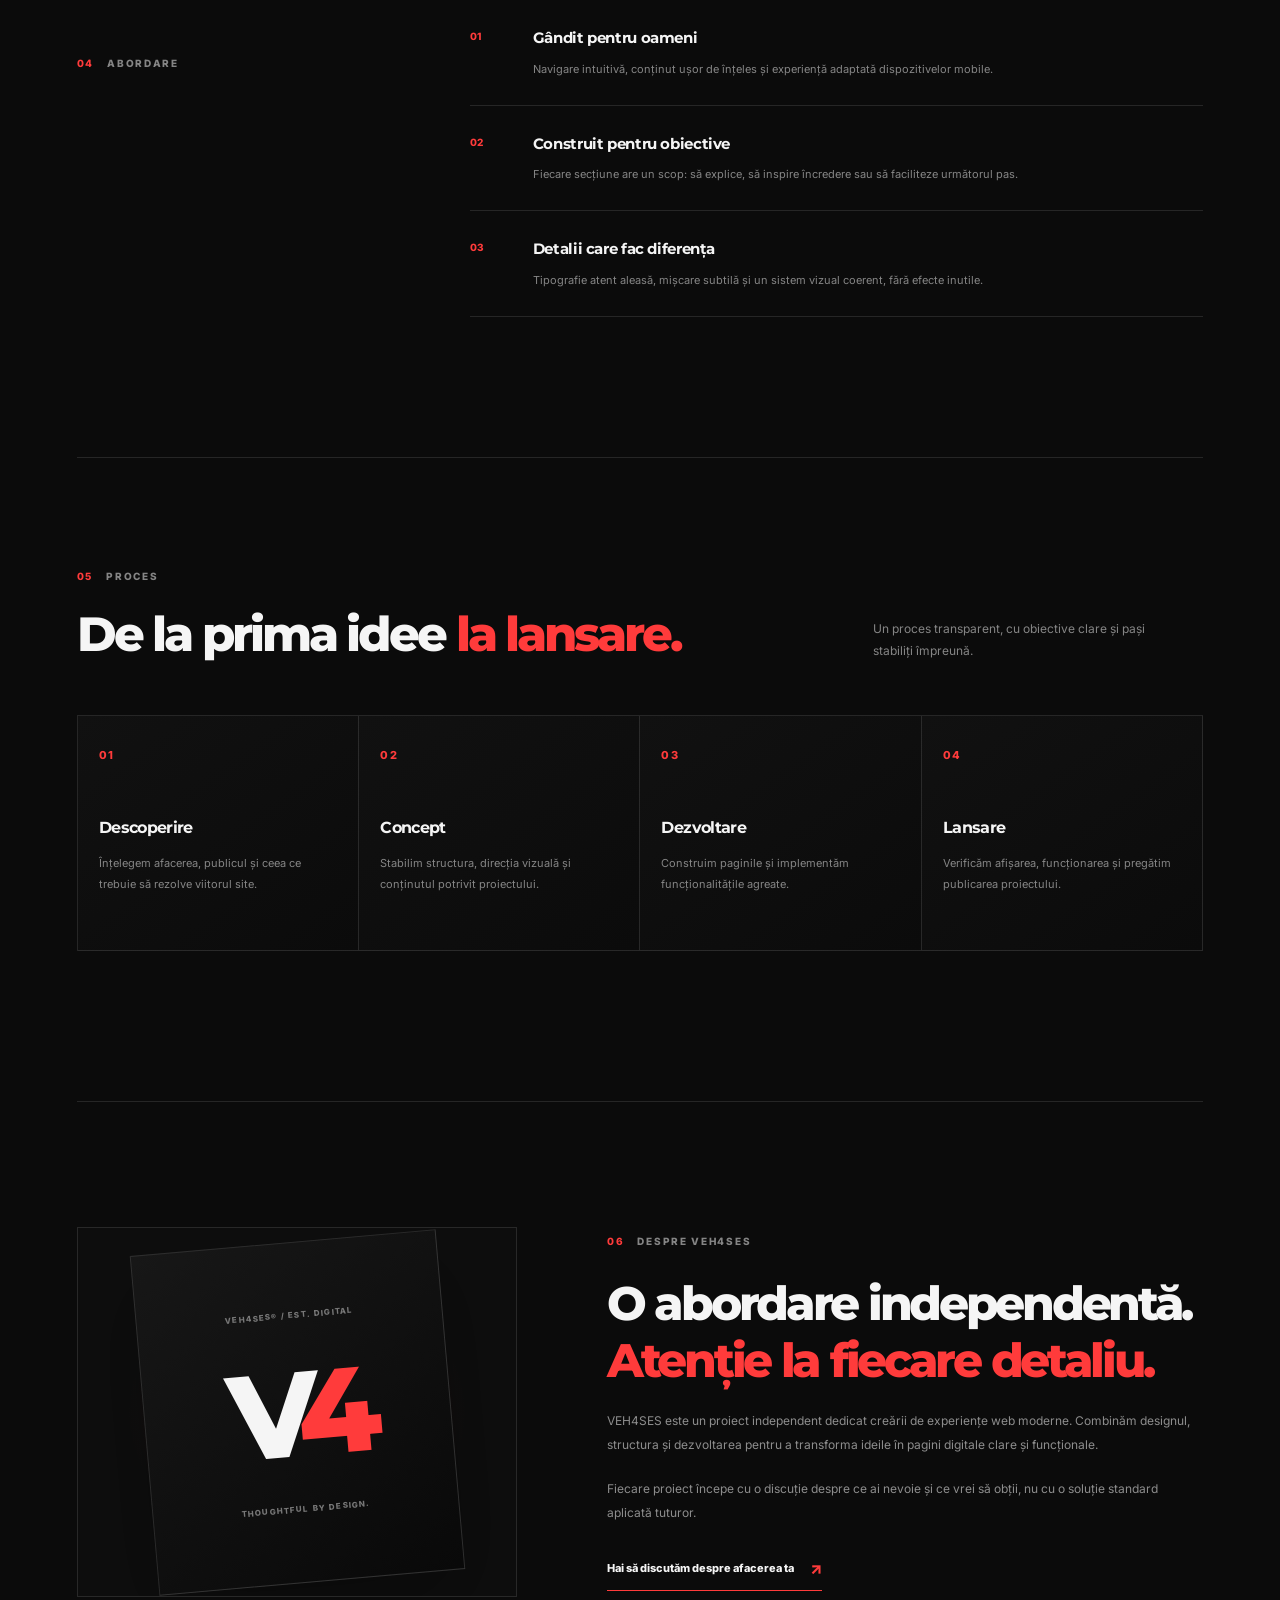
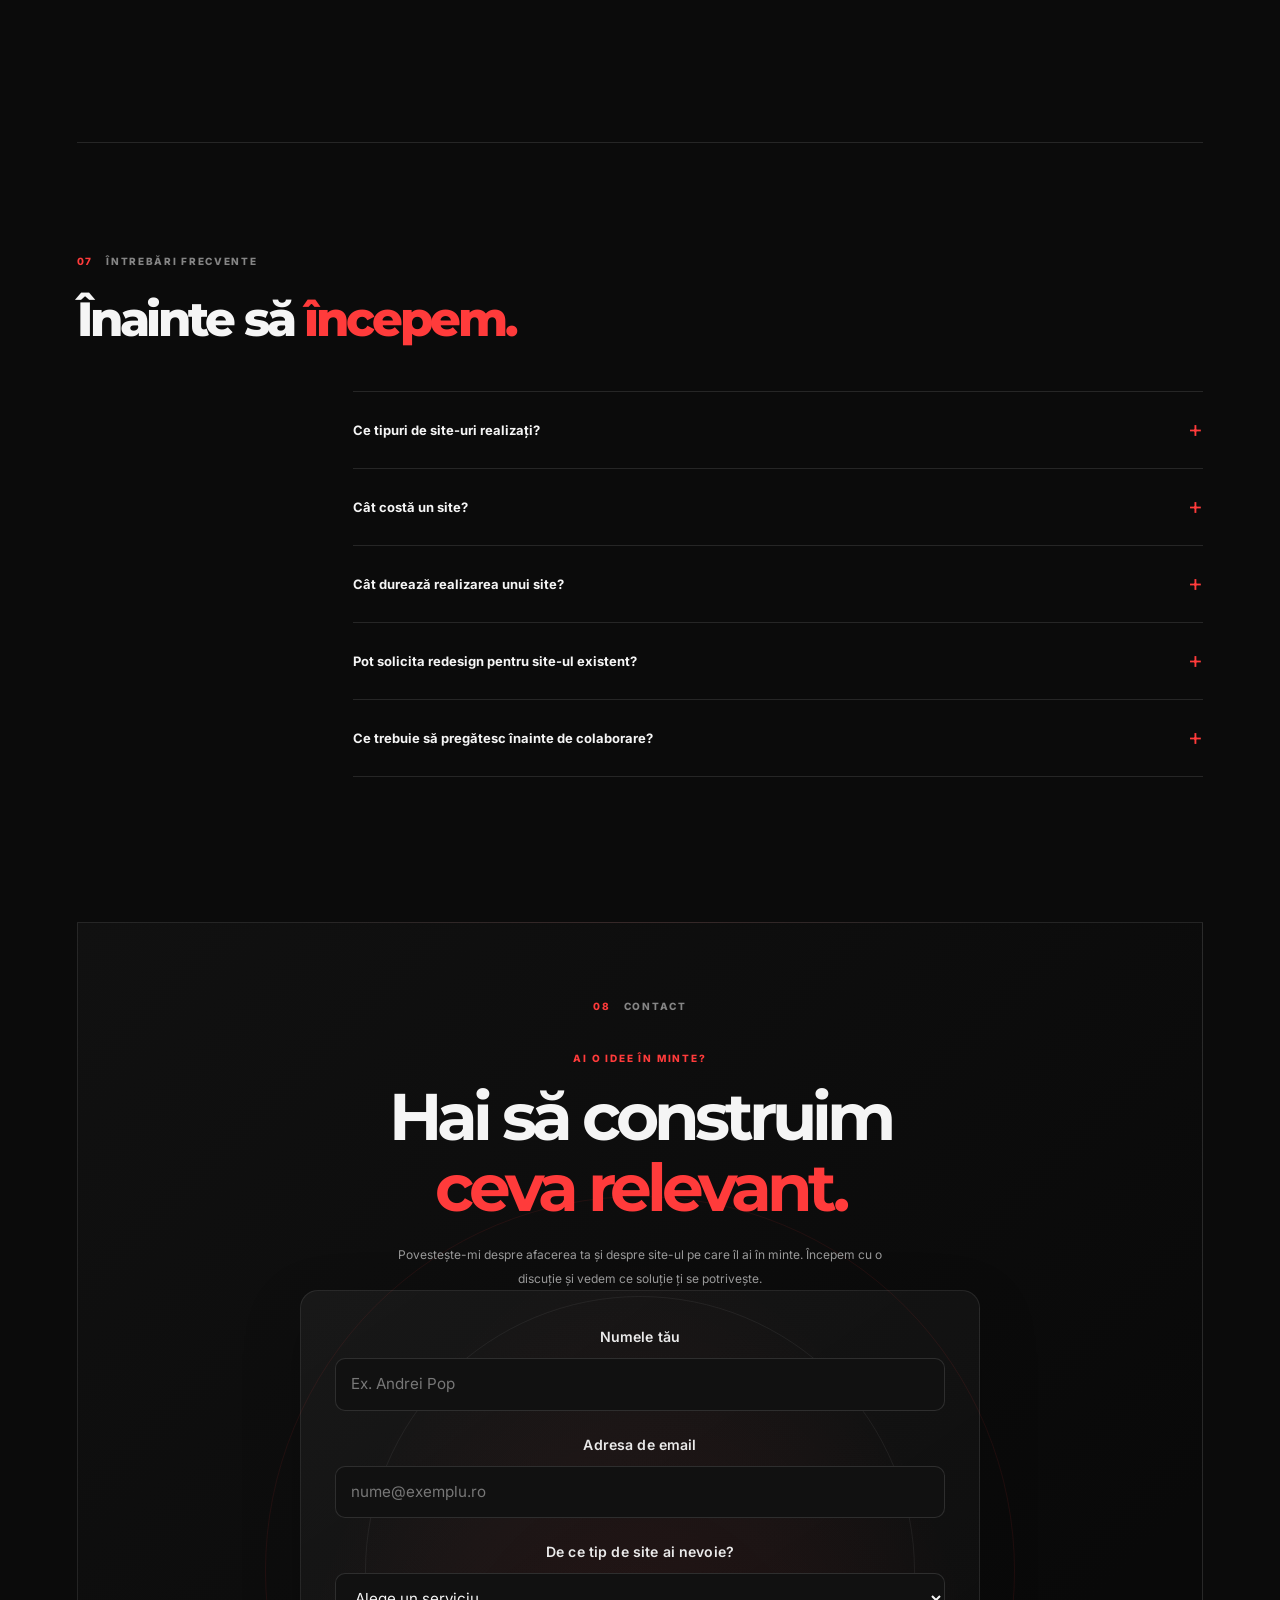
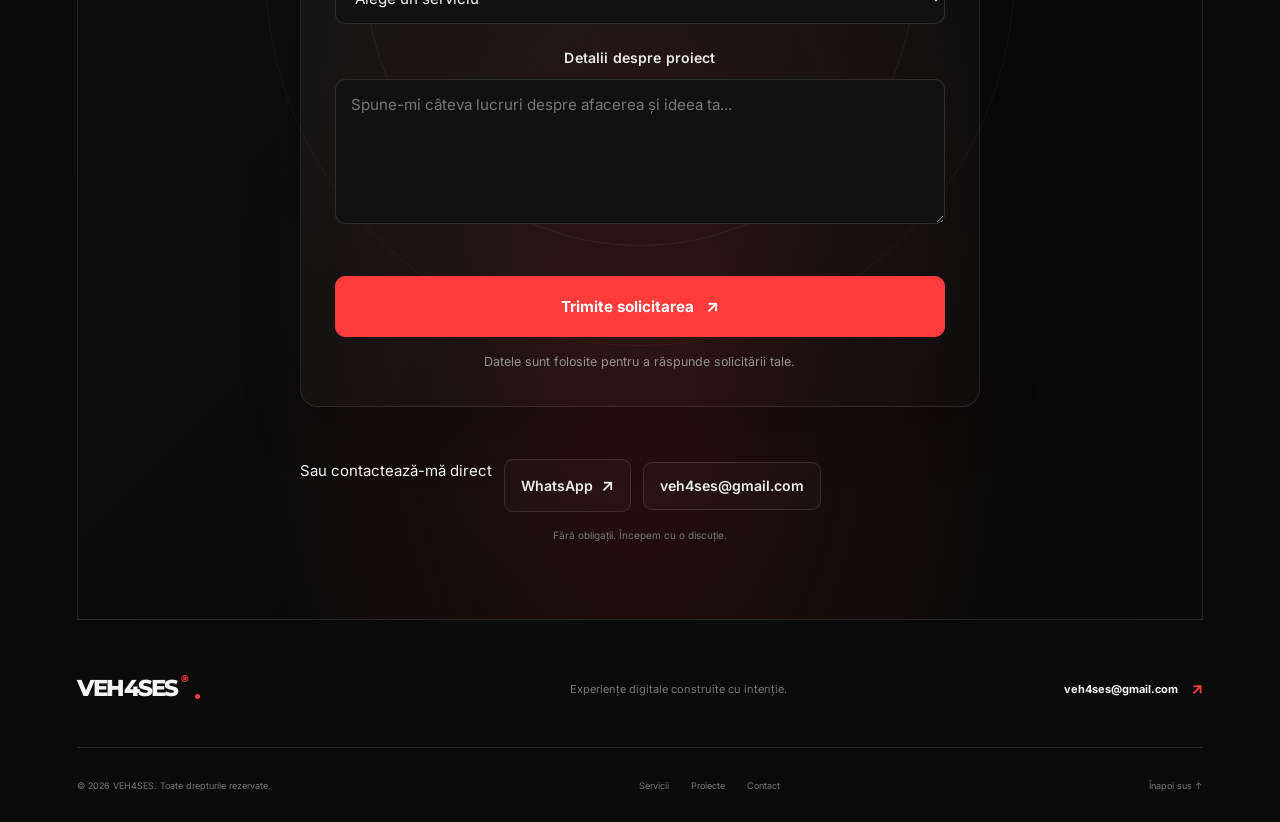
==== commit 9fed72a0: "Turn portfolio cards into case studies" ====
--- a/index.html
+++ b/index.html
@@ -308,107 +308,134 @@
         </div>
       </section>
 
-      <!-- PORTOFOLIU -->
-      <section class="work section" id="work">
-        <div class="section-heading">
-          <div>
-            <div class="section-label">
-              <span>03</span>
-              <span>PROIECTE SELECTATE</span>
-            </div>
-            <h2>
-              Idei transformate
-              <span class="text-accent">în experiențe.</span>
-            </h2>
-          </div>
-
-          <p>
-            Concepte demonstrative care explorează felul în care
-            designul și funcționalitatea pot lucra împreună.
-          </p>
-        </div>
-
-        <div class="work-grid">
-          <article class="work-card work-featured">
-            <a href="#contact"
-               class="work-preview preview-auto"
-               aria-label="Discută un proiect de redesign auto">
-
-              <div class="preview-browser">
-                <div class="browser-bar">
-                  <span></span>
-                  <span></span>
-                  <span></span>
-                  <span class="browser-address">NOVE AUTO / CONCEPT</span>
-                </div>
-
-                <div class="auto-preview-content">
-                  <span class="preview-kicker">FIND YOUR NEXT DRIVE</span>
-                  <span class="preview-heading">DRIVE<br>YOUR WAY.</span>
-                  <span class="preview-line"></span>
-                  <span class="preview-caption">
-                    AUTOMOTIVE / DIGITAL EXPERIENCE
-                  </span>
-                </div>
-              </div>
-
-              <span class="work-open">↗</span>
-            </a>
-
-            <div class="work-info">
-              <div>
-                <span class="work-category">AUTOMOTIVE · REDESIGN</span>
-                <h3>Nove Auto</h3>
-              </div>
-              <span class="work-type">Concept</span>
-            </div>
-
-            <p class="work-description">
-              Concept vizual pentru modernizarea experienței unui parc
-              auto. Nu reprezintă un proiect comandat sau aprobat
-              de companie.
-            </p>
-          </article>
-
-          <article class="work-card">
-            <a href="#contact"
-               class="work-preview preview-fitness"
-               aria-label="Discută un concept de website pentru fitness">
-
-              <div class="fitness-preview-content">
-                <span class="preview-kicker">TRAIN WITH PURPOSE</span>
-                <span class="fitness-preview-title">
-                  BUILT<br>BY DISCIPLINE.
-                </span>
-                <span class="fitness-preview-cta">
-                  EXPLORE MEMBERSHIPS ↗
-                </span>
-              </div>
-
-              <span class="work-open">↗</span>
-            </a>
-
-            <div class="work-info">
-              <div>
-                <span class="work-category">FITNESS · WEB DESIGN</span>
-                <h3>Gladiator Fitness</h3>
-              </div>
-              <span class="work-type">Concept</span>
-            </div>
-
-            <p class="work-description">
-              Direcție vizuală demonstrativă pentru o experiență
-              digitală dedicată unei săli de fitness.
-            </p>
-          </article>
-        </div>
-
-        <div class="work-disclaimer">
-          <span class="status-dot"></span>
-          Proiectele marcate „Concept” sunt demonstrații de design,
-          nu colaborări confirmate.
-        </div>
-      </section>
+      
+<!-- PORTOFOLIU -->
+<section class="work section" id="work">
+  <div class="section-heading">
+    <div>
+      <div class="section-label">
+        <span>03</span>
+        <span>PROIECTE SELECTATE</span>
+      </div>
+      <h2>
+        Idei puse
+        <span class="text-accent">în practică.</span>
+      </h2>
+    </div>
+
+    <p>
+      Două direcții vizuale, două tipuri de afaceri.
+      Fiecare concept pornește de la publicul căruia i se adresează.
+    </p>
+  </div>
+
+  <div class="work-grid">
+
+    <article class="work-card work-featured">
+      <a href="#contact"
+         class="work-preview preview-auto"
+         aria-label="Discută un proiect de website pentru domeniul auto">
+
+        <div class="preview-browser">
+          <div class="browser-bar">
+            <span></span>
+            <span></span>
+            <span></span>
+            <span class="browser-address">NOVE AUTO / CONCEPT 001</span>
+          </div>
+
+          <div class="auto-preview-content">
+            <span class="preview-kicker">AUTOMOTIVE / DIGITAL CONCEPT</span>
+            <span class="preview-heading">FIND<br>YOUR DRIVE.</span>
+            <span class="preview-line"></span>
+            <span class="preview-caption">
+              VEHICLE DISCOVERY / REDEFINED
+            </span>
+          </div>
+        </div>
+
+        <span class="work-open">↗</span>
+      </a>
+
+      <div class="work-info">
+        <div>
+          <span class="work-category">01 — AUTOMOTIVE</span>
+          <h3>Nove Auto</h3>
+        </div>
+        <span class="work-type">Concept</span>
+      </div>
+
+      <p class="work-description">
+        O direcție vizuală pentru un parc auto: imagini dominante,
+        informații ușor de parcurs și o prezentare care pune
+        vehiculele în centrul atenției.
+      </p>
+
+      <div class="case-details">
+        <div>
+          <span>OBIECTIV</span>
+          <p>Prezentare clară a ofertei auto</p>
+        </div>
+        <div>
+          <span>DIRECȚIE</span>
+          <p>Editorial, contrast ridicat, layout aerisit</p>
+        </div>
+      </div>
+    </article>
+
+    <article class="work-card">
+      <a href="#contact"
+         class="work-preview preview-fitness"
+         aria-label="Discută un proiect de website pentru fitness">
+
+        <div class="fitness-preview-content">
+          <span class="preview-kicker">FITNESS / DIGITAL CONCEPT</span>
+          <span class="fitness-preview-title">
+            BUILT<br>BY DISCIPLINE.
+          </span>
+          <span class="fitness-preview-cta">
+            YOUR NEXT CHAPTER STARTS HERE ↗
+          </span>
+        </div>
+
+        <span class="work-open">↗</span>
+      </a>
+
+      <div class="work-info">
+        <div>
+          <span class="work-category">02 — FITNESS</span>
+          <h3>Gladiator Fitness</h3>
+        </div>
+        <span class="work-type">Concept</span>
+      </div>
+
+      <p class="work-description">
+        O propunere de redesign pentru o sală de fitness,
+        cu accent pe energie, prezentarea serviciilor și
+        accesul rapid la informații despre abonamente.
+      </p>
+
+      <div class="case-details">
+        <div>
+          <span>OBIECTIV</span>
+          <p>Prezentarea serviciilor și a sălii</p>
+        </div>
+        <div>
+          <span>DIRECȚIE</span>
+          <p>Tipografie puternică, accente roșii, ritm vizual</p>
+        </div>
+      </div>
+    </article>
+
+  </div>
+
+  <div class="work-disclaimer">
+    <span class="status-dot"></span>
+    Concepte demonstrative realizate pentru portofoliu.
+    Nu reprezintă colaborări confirmate.
+  </div>
+</section>
+
 
       <!-- ABORDARE -->
       <section class="approach section">
--- a/style.css
+++ b/style.css
@@ -2641,3 +2641,43 @@
     transform: none;
   }
 }
+
+/* =========================================
+   CASE STUDY DETAILS — VEH4SES
+   ========================================= */
+
+.case-details {
+  display: grid;
+  grid-template-columns: repeat(2, minmax(0, 1fr));
+  gap: 22px;
+  margin-top: 22px;
+  padding-top: 18px;
+  border-top: 1px solid rgba(255, 255, 255, 0.12);
+}
+
+.case-details > div {
+  min-width: 0;
+}
+
+.case-details > div > span {
+  display: block;
+  margin-bottom: 9px;
+  color: #858585;
+  font-size: 0.65rem;
+  font-weight: 700;
+  letter-spacing: 0.12em;
+}
+
+.case-details > div > p {
+  margin: 0;
+  color: #d1d1d1;
+  font-size: 0.88rem;
+  line-height: 1.65;
+}
+
+@media (max-width: 600px) {
+  .case-details {
+    grid-template-columns: 1fr;
+    gap: 16px;
+  }
+}
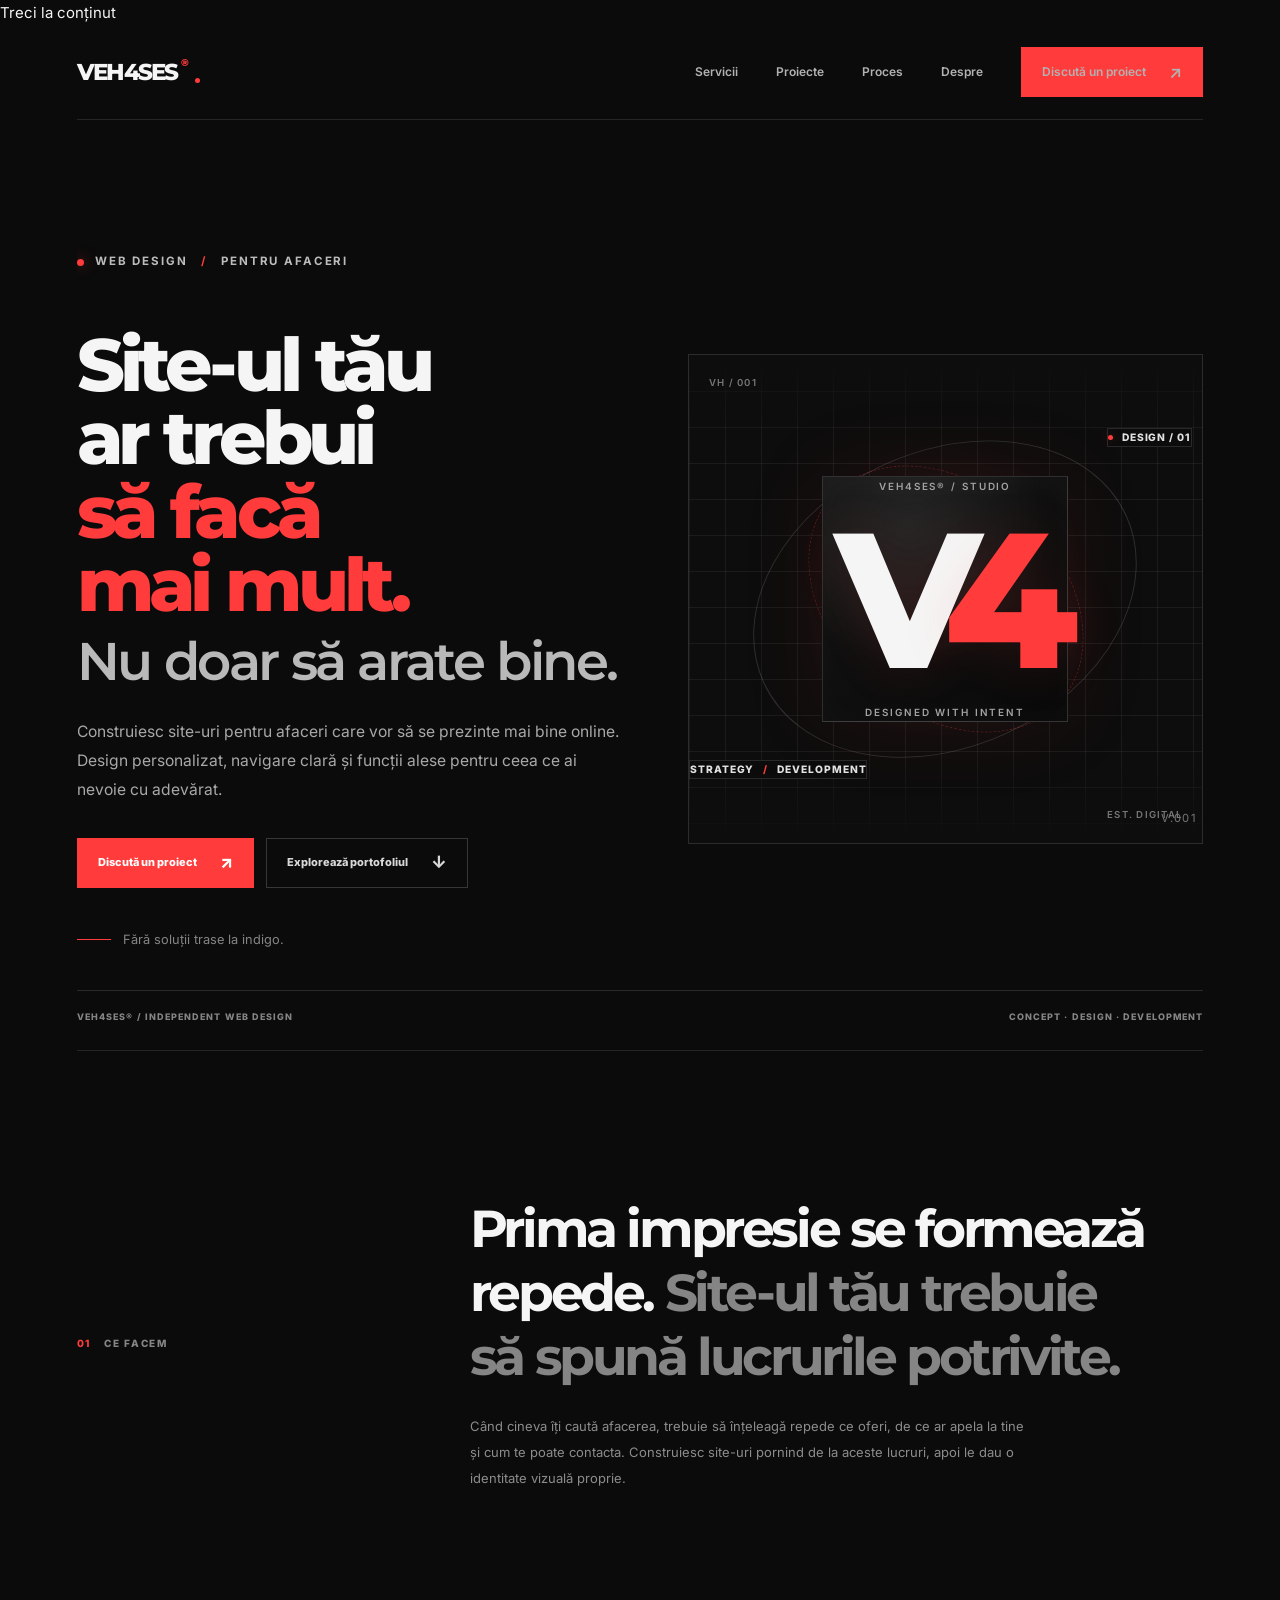
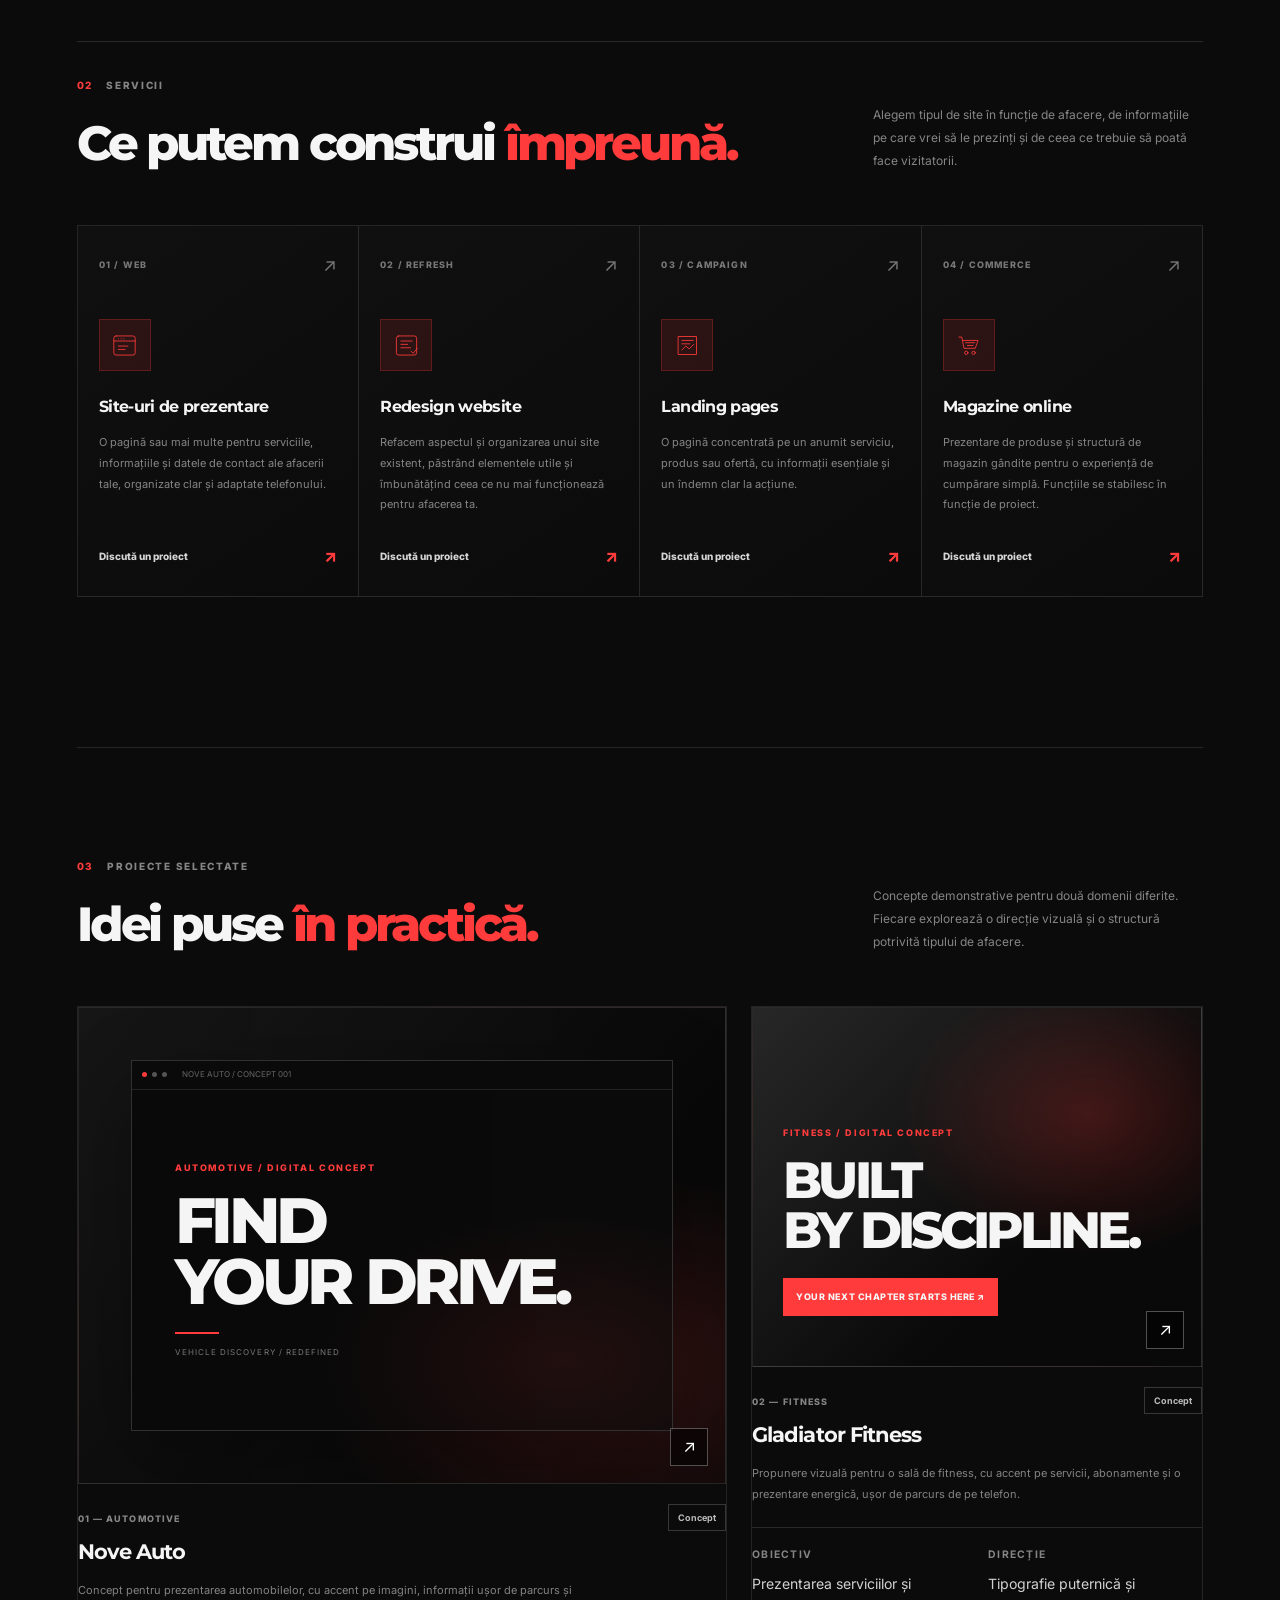
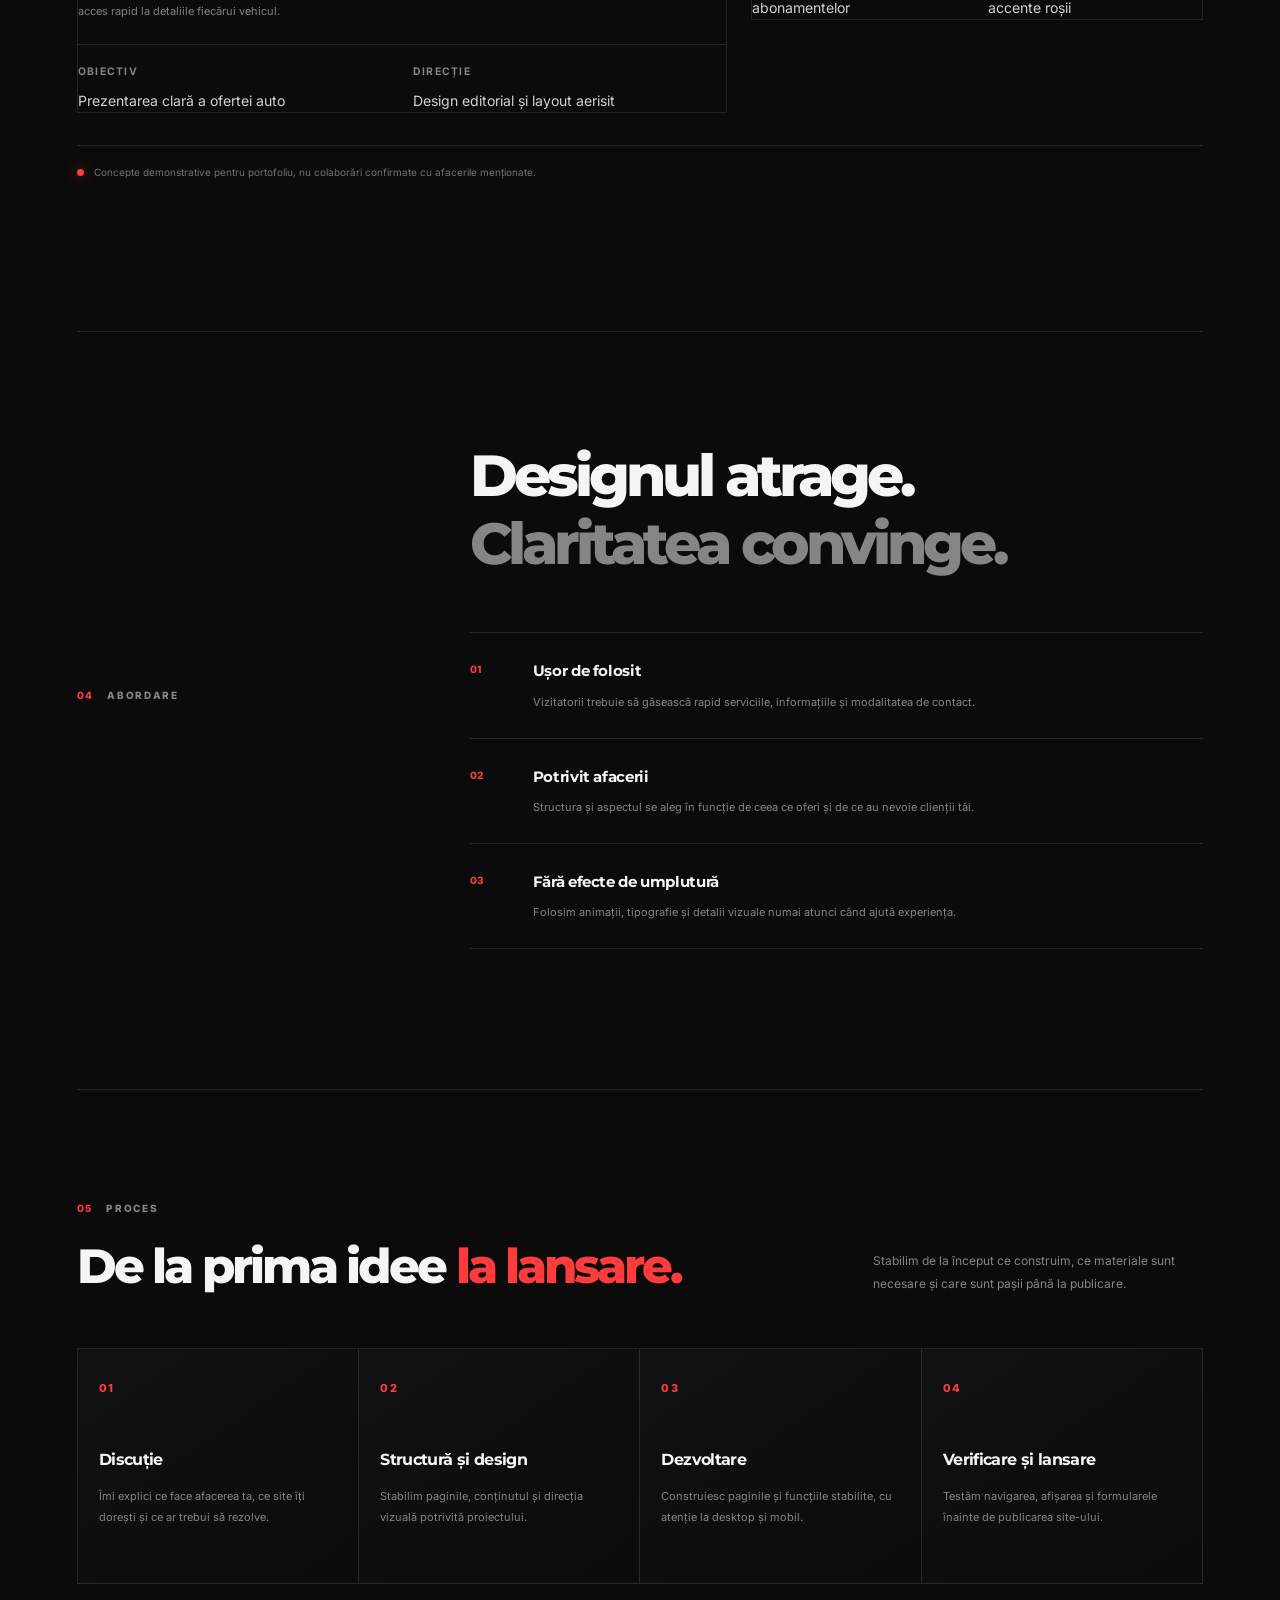
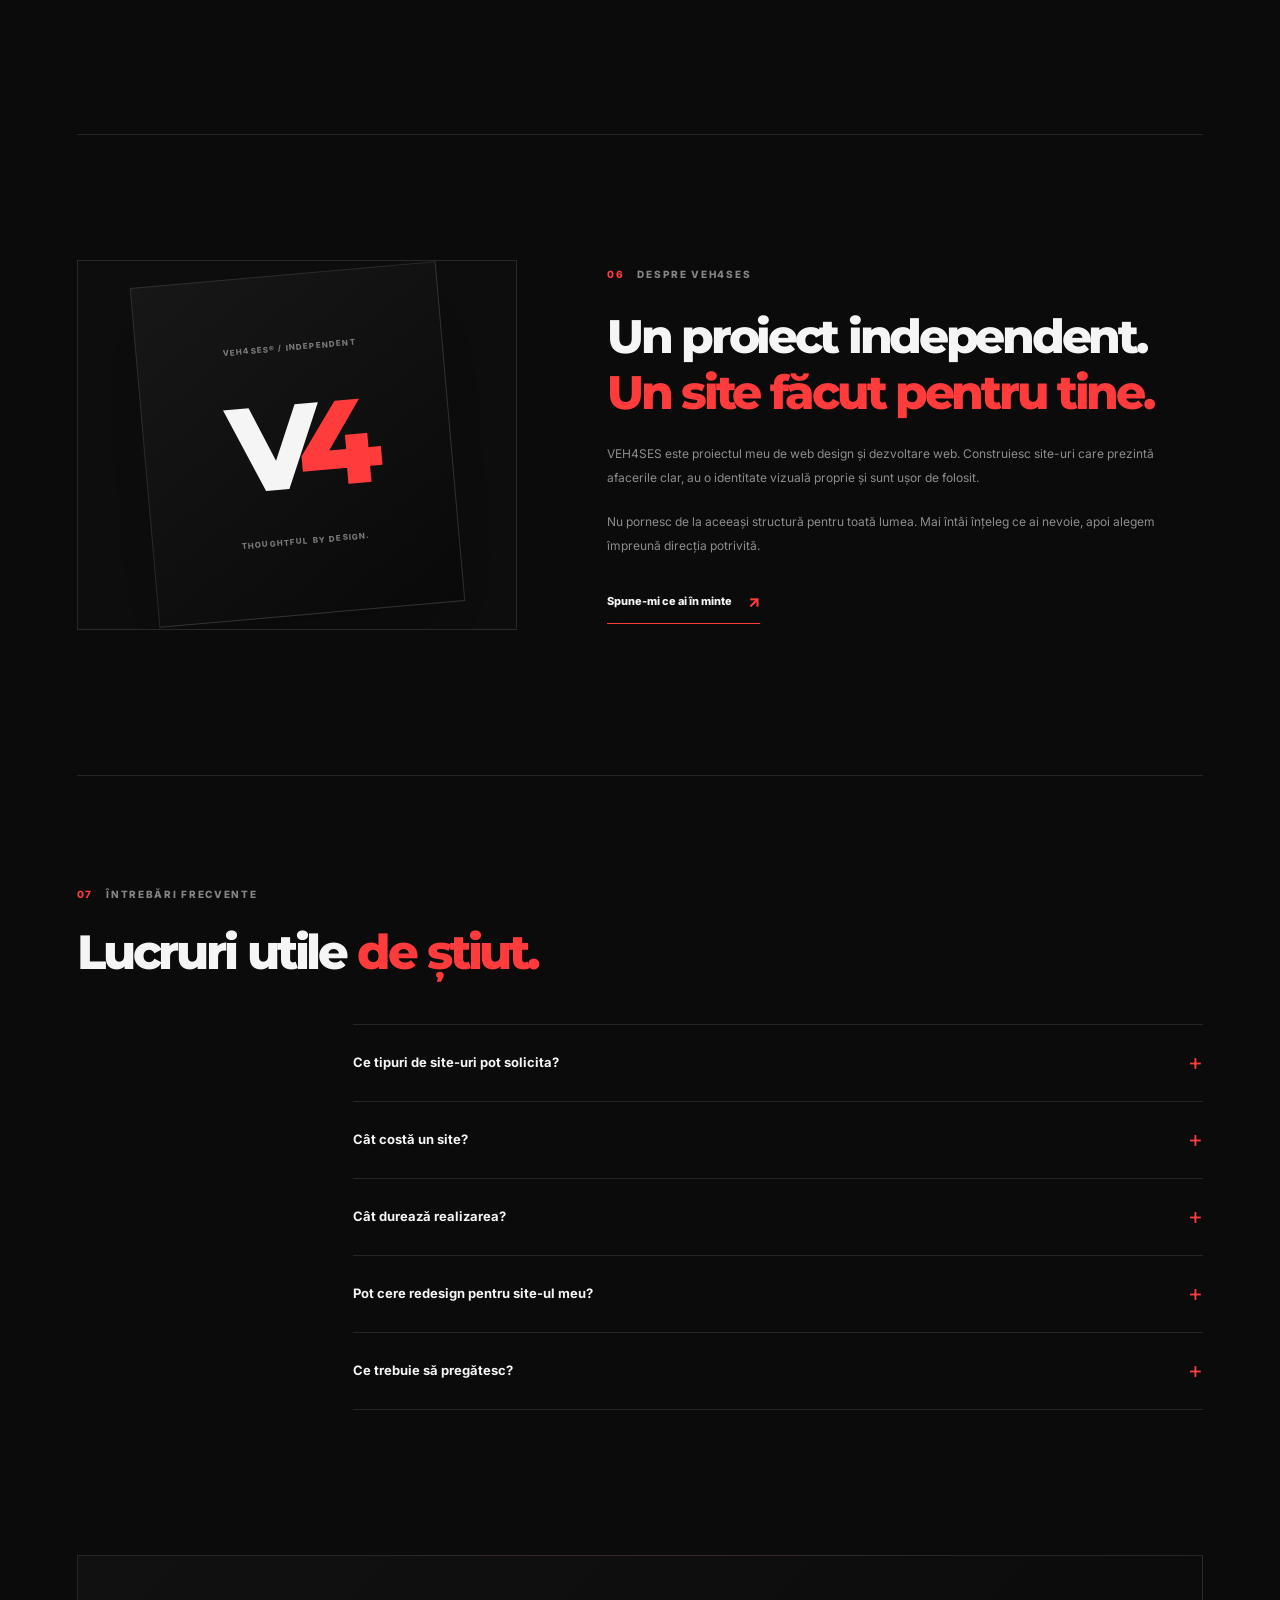
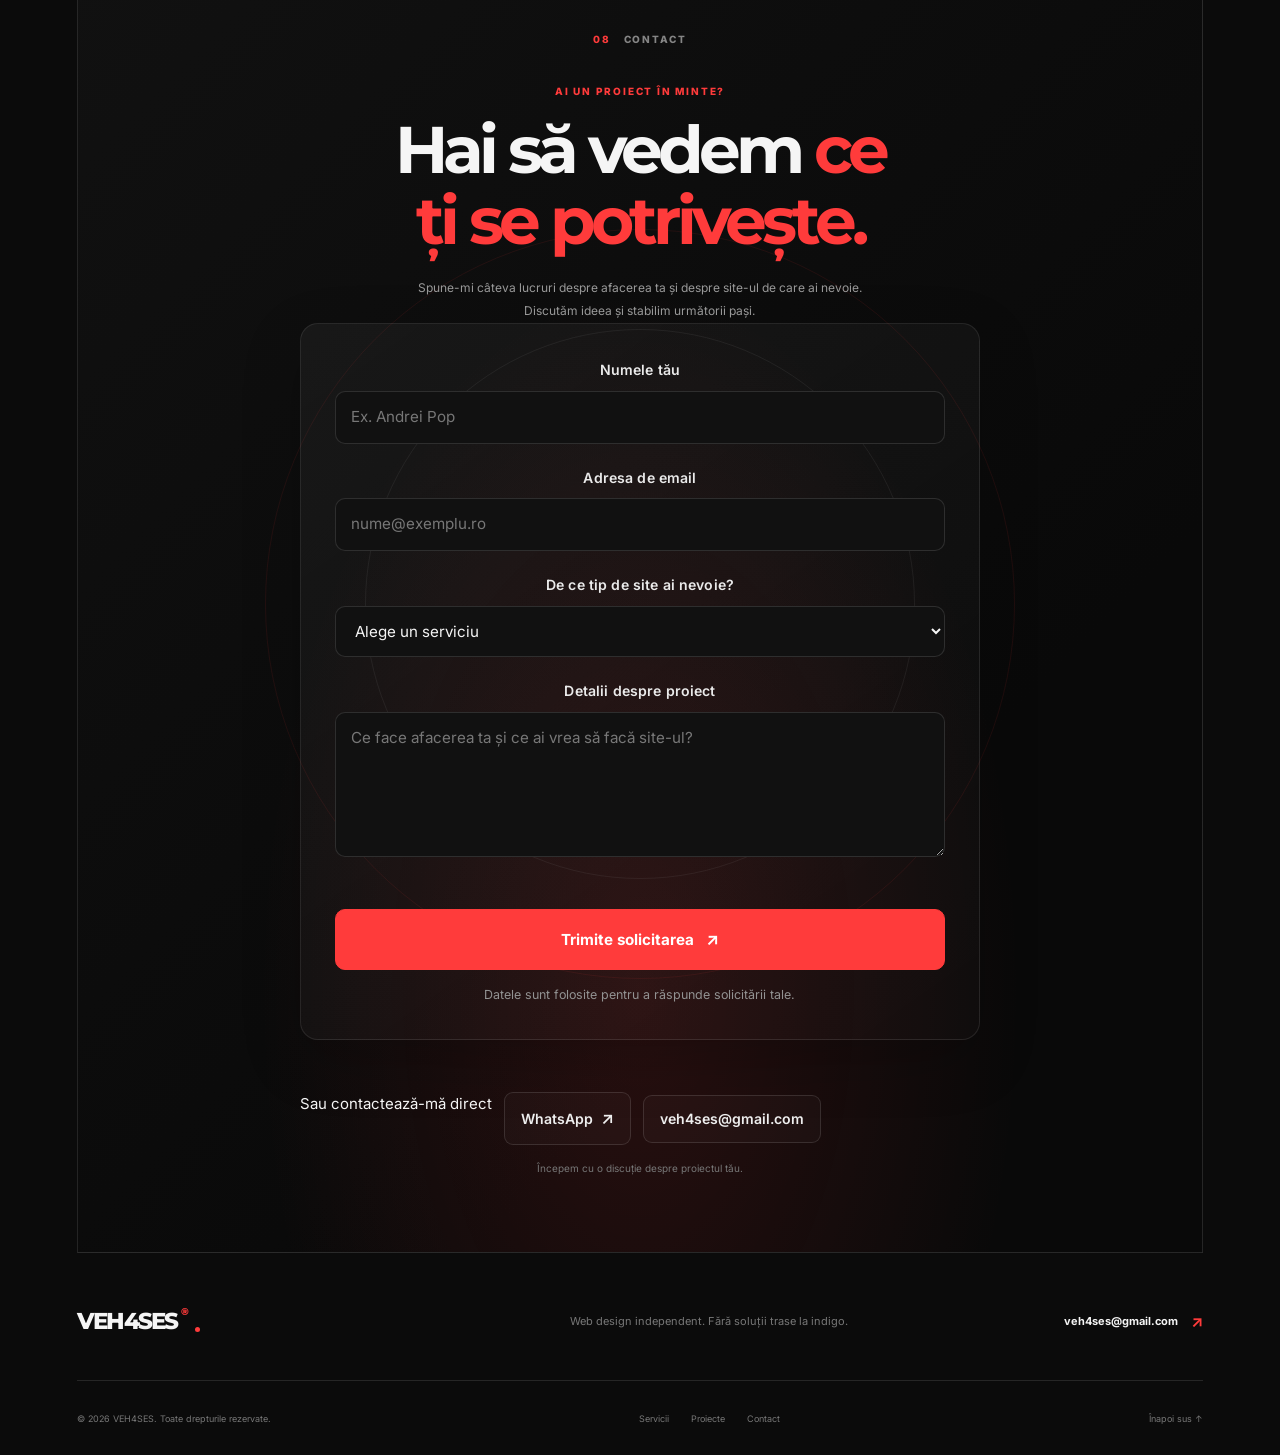
==== commit 01203eac: "Fix index HTML structure and refine portfolio copy" ====
--- a/index.html
+++ b/index.html
@@ -7,10 +7,10 @@
   <meta name="theme-color" content="#0b0b0b">
   <meta name="color-scheme" content="dark">
 
-  <title>VEH4SES® — Web Design și Creare Site-uri Web</title>
+  <title>VEH4SES® — Web Design pentru Afaceri</title>
   <meta
     name="description"
-    content="VEH4SES creează site-uri web moderne, responsive și interactive pentru afaceri. Descoperă serviciile de web design, redesign și dezvoltare web."
+    content="VEH4SES creează site-uri de prezentare, landing pages și redesign-uri web pentru afaceri. Design personalizat, structură clară și experiență adaptată dispozitivelor mobile."
   >
   <meta name="robots" content="index, follow">
   <link rel="canonical" href="https://veh4ses.github.io/site/">
@@ -18,10 +18,10 @@
   <meta property="og:type" content="website">
   <meta property="og:locale" content="ro_RO">
   <meta property="og:site_name" content="VEH4SES®">
-  <meta property="og:title" content="VEH4SES® — Web Design și Creare Site-uri Web">
+  <meta property="og:title" content="VEH4SES® — Web Design pentru Afaceri">
   <meta
     property="og:description"
-    content="Site-uri web moderne, responsive și interactive pentru afaceri. Hai să discutăm despre următorul tău proiect."
+    content="Site-uri construite în jurul afacerii tale. Descoperă conceptele și serviciile VEH4SES."
   >
   <meta property="og:url" content="https://veh4ses.github.io/site/">
 
@@ -49,9 +49,13 @@
         <span class="brand-dot"></span>
       </a>
 
-      <button class="menu-toggle" type="button"
-        aria-label="Deschide meniul" aria-expanded="false"
-        aria-controls="nav-menu">
+      <button
+        class="menu-toggle"
+        type="button"
+        aria-label="Deschide meniul"
+        aria-expanded="false"
+        aria-controls="nav-menu"
+      >
         <span></span>
         <span></span>
       </button>
@@ -70,85 +74,77 @@
     <main id="main-content">
 
       <!-- HERO -->
-      
-<section class="hero section hero-signature" id="home">
-  <div class="hero-content">
-    
-<div class="eyebrow">
-  <span class="status-dot"></span>
-  WEB DESIGN <span class="hero-slash">/</span> PENTRU AFACERI
-</div>
-
-
-    
-<h1 class="hero-signature-title">
-  <span class="hero-title-line">Site-ul tău ar trebui</span>
-  <span class="text-accent hero-title-line">să facă mai mult.</span>
-  <span class="hero-title-last">Nu doar să arate bine.</span>
-</h1>
-
-
-    
-<p class="hero-description">
-  Construiesc site-uri pentru afaceri care vor să se prezinte
-  mai bine online. Design personalizat, navigare clară și
-  funcții alese pentru ceea ce ai nevoie cu adevărat.
-</p>
-
-
-    <div class="hero-actions">
-      <a class="button button-primary" href="#contact">
-        Discută un proiect <span>↗</span>
-      </a>
-      <a class="button button-secondary" href="#work">
-        Explorează portofoliul <span>↓</span>
-      </a>
-    </div>
-
-   
-<div class="hero-note">
-  <span class="hero-note-line"></span>
-  Fără soluții trase la indigo.
-</div>
-
-  </div>
-
-  <div class="hero-visual hero-signature-visual"
-       aria-label="Identitate vizuală VEH4SES">
-    <div class="visual-grid"></div>
-    <div class="visual-orbit orbit-one"></div>
-    <div class="visual-orbit orbit-two"></div>
-
-    <div class="visual-corner visual-corner-tl">VH / 001</div>
-    <div class="visual-corner visual-corner-br">EST. DIGITAL</div>
-
-    <div class="visual-core">
-      <span class="core-top">VEH4SES® / STUDIO</span>
-      <span class="core-symbol">V<span>4</span></span>
-      <span class="core-bottom">DESIGNED WITH INTENT</span>
-    </div>
-
-    <div class="floating-label label-top">
-      <span class="label-indicator"></span>
-      DESIGN / 01
-    </div>
-
-    <div class="floating-label label-bottom">
-      <span>STRATEGY</span>
-      <span class="label-divider">/</span>
-      <span>DEVELOPMENT</span>
-    </div>
-
-    <div class="visual-index">V.001</div>
-  </div>
-
-  
-<div class="hero-bottom">
-  <span>VEH4SES® / INDEPENDENT WEB DESIGN</span>
-  <span>CONCEPT · DESIGN · DEVELOPMENT</span>
-</div>
-
-
+      <section class="hero section hero-signature" id="home">
+        <div class="hero-content">
+          <div class="eyebrow">
+            <span class="status-dot"></span>
+            WEB DESIGN <span class="hero-slash">/</span> PENTRU AFACERI
+          </div>
+
+          <h1 class="hero-signature-title">
+            <span class="hero-title-line">Site-ul tău ar trebui</span>
+            <span class="text-accent hero-title-line">să facă mai mult.</span>
+            <span class="hero-title-last">Nu doar să arate bine.</span>
+          </h1>
+
+          <p class="hero-description">
+            Construiesc site-uri pentru afaceri care vor să se prezinte
+            mai bine online. Design personalizat, navigare clară și
+            funcții alese pentru ceea ce ai nevoie cu adevărat.
+          </p>
+
+          <div class="hero-actions">
+            <a class="button button-primary" href="#contact">
+              Discută un proiect <span>↗</span>
+            </a>
+            <a class="button button-secondary" href="#work">
+              Explorează portofoliul <span>↓</span>
+            </a>
+          </div>
+
+          <div class="hero-note">
+            <span class="hero-note-line"></span>
+            Fără soluții trase la indigo.
+          </div>
+        </div>
+
+        <div
+          class="hero-visual hero-signature-visual"
+          role="img"
+          aria-label="Identitate vizuală VEH4SES"
+        >
+          <div class="visual-grid"></div>
+          <div class="visual-orbit orbit-one"></div>
+          <div class="visual-orbit orbit-two"></div>
+
+          <div class="visual-corner visual-corner-tl">VH / 001</div>
+          <div class="visual-corner visual-corner-br">EST. DIGITAL</div>
+
+          <div class="visual-core">
+            <span class="core-top">VEH4SES® / STUDIO</span>
+            <span class="core-symbol">V<span>4</span></span>
+            <span class="core-bottom">DESIGNED WITH INTENT</span>
+          </div>
+
+          <div class="floating-label label-top">
+            <span class="label-indicator"></span>
+            DESIGN / 01
+          </div>
+
+          <div class="floating-label label-bottom">
+            <span>STRATEGY</span>
+            <span class="label-divider">/</span>
+            <span>DEVELOPMENT</span>
+          </div>
+
+          <div class="visual-index">V.001</div>
+        </div>
+
+        <div class="hero-bottom">
+          <span>VEH4SES® / INDEPENDENT WEB DESIGN</span>
+          <span>CONCEPT · DESIGN · DEVELOPMENT</span>
+        </div>
+      </section>
 
       <!-- INTRO -->
       <section class="intro section" id="about">
@@ -157,28 +153,19 @@
           <span>CE FACEM</span>
         </div>
 
-        
-<div class="intro-content">
-  <h2>
-    Prima impresie se formează repede.
-    <span class="text-muted">
-      Site-ul tău trebuie să spună lucrurile potrivite.
-    </span>
-  </h2>
-
-  <p>
-    Când cineva îți caută afacerea, trebuie să înțeleagă
-    repede ce oferi, de ce ar apela la tine și cum te poate
-    contacta. Construiesc site-uri pornind de la aceste lucruri,
-    apoi le dau o identitate vizuală proprie.
-  </p>
-</div>
-
+        <div class="intro-content">
+          <h2>
+            Prima impresie se formează repede.
+            <span class="text-muted">
+              Site-ul tău trebuie să spună lucrurile potrivite.
+            </span>
+          </h2>
 
           <p>
-            Un site bun îți prezintă afacerea clar, funcționează
-            pe orice dispozitiv și îi ajută pe vizitatori să găsească
-            rapid informațiile de care au nevoie.
+            Când cineva îți caută afacerea, trebuie să înțeleagă
+            repede ce oferi, de ce ar apela la tine și cum te poate
+            contacta. Construiesc site-uri pornind de la aceste lucruri,
+            apoi le dau o identitate vizuală proprie.
           </p>
         </div>
       </section>
@@ -198,8 +185,9 @@
           </div>
 
           <p>
-            Soluții digitale adaptate obiectivelor și nevoilor
-            afacerii tale.
+            Alegem tipul de site în funcție de afacere,
+            de informațiile pe care vrei să le prezinți
+            și de ceea ce trebuie să poată face vizitatorii.
           </p>
         </div>
 
@@ -220,12 +208,13 @@
 
             <h3>Site-uri de prezentare</h3>
             <p>
-              Prezintă serviciile, valorile și identitatea afacerii
-              tale printr-un site clar, modern și adaptat telefonului.
+              O pagină sau mai multe pentru serviciile, informațiile
+              și datele de contact ale afacerii tale, organizate clar
+              și adaptate telefonului.
             </p>
 
             <a href="#contact" class="service-link">
-              Solicită o ofertă <span>↗</span>
+              Discută un proiect <span>↗</span>
             </a>
           </article>
 
@@ -245,12 +234,13 @@
 
             <h3>Redesign website</h3>
             <p>
-              Îmbunătățește aspectul, structura și experiența unui
-              site existent, păstrând în vedere obiectivele afacerii.
+              Refacem aspectul și organizarea unui site existent,
+              păstrând elementele utile și îmbunătățind ceea ce
+              nu mai funcționează pentru afacerea ta.
             </p>
 
             <a href="#contact" class="service-link">
-              Solicită o ofertă <span>↗</span>
+              Discută un proiect <span>↗</span>
             </a>
           </article>
 
@@ -270,13 +260,13 @@
 
             <h3>Landing pages</h3>
             <p>
-              Pagini dedicate unei oferte, unui serviciu sau unei
-              campanii, cu un mesaj concentrat și un traseu clar
-              către acțiune.
+              O pagină concentrată pe un anumit serviciu, produs
+              sau ofertă, cu informații esențiale și un îndemn clar
+              la acțiune.
             </p>
 
             <a href="#contact" class="service-link">
-              Solicită o ofertă <span>↗</span>
+              Discută un proiect <span>↗</span>
             </a>
           </article>
 
@@ -297,145 +287,145 @@
 
             <h3>Magazine online</h3>
             <p>
-              Experiențe de cumpărare intuitive, cu produse
-              prezentate clar și un proces de comandă ușor de parcurs.
+              Prezentare de produse și structură de magazin
+              gândite pentru o experiență de cumpărare simplă.
+              Funcțiile se stabilesc în funcție de proiect.
             </p>
 
             <a href="#contact" class="service-link">
-              Solicită o ofertă <span>↗</span>
+              Discută un proiect <span>↗</span>
             </a>
           </article>
         </div>
       </section>
 
-      
-<!-- PORTOFOLIU -->
-<section class="work section" id="work">
-  <div class="section-heading">
-    <div>
-      <div class="section-label">
-        <span>03</span>
-        <span>PROIECTE SELECTATE</span>
-      </div>
-      <h2>
-        Idei puse
-        <span class="text-accent">în practică.</span>
-      </h2>
-    </div>
-
-    <p>
-      Două direcții vizuale, două tipuri de afaceri.
-      Fiecare concept pornește de la publicul căruia i se adresează.
-    </p>
-  </div>
-
-  <div class="work-grid">
-
-    <article class="work-card work-featured">
-      <a href="#contact"
-         class="work-preview preview-auto"
-         aria-label="Discută un proiect de website pentru domeniul auto">
-
-        <div class="preview-browser">
-          <div class="browser-bar">
-            <span></span>
-            <span></span>
-            <span></span>
-            <span class="browser-address">NOVE AUTO / CONCEPT 001</span>
-          </div>
-
-          <div class="auto-preview-content">
-            <span class="preview-kicker">AUTOMOTIVE / DIGITAL CONCEPT</span>
-            <span class="preview-heading">FIND<br>YOUR DRIVE.</span>
-            <span class="preview-line"></span>
-            <span class="preview-caption">
-              VEHICLE DISCOVERY / REDEFINED
-            </span>
-          </div>
-        </div>
-
-        <span class="work-open">↗</span>
-      </a>
-
-      <div class="work-info">
-        <div>
-          <span class="work-category">01 — AUTOMOTIVE</span>
-          <h3>Nove Auto</h3>
-        </div>
-        <span class="work-type">Concept</span>
-      </div>
-
-      <p class="work-description">
-        O direcție vizuală pentru un parc auto: imagini dominante,
-        informații ușor de parcurs și o prezentare care pune
-        vehiculele în centrul atenției.
-      </p>
-
-      <div class="case-details">
-        <div>
-          <span>OBIECTIV</span>
-          <p>Prezentare clară a ofertei auto</p>
-        </div>
-        <div>
-          <span>DIRECȚIE</span>
-          <p>Editorial, contrast ridicat, layout aerisit</p>
-        </div>
-      </div>
-    </article>
-
-    <article class="work-card">
-      <a href="#contact"
-         class="work-preview preview-fitness"
-         aria-label="Discută un proiect de website pentru fitness">
-
-        <div class="fitness-preview-content">
-          <span class="preview-kicker">FITNESS / DIGITAL CONCEPT</span>
-          <span class="fitness-preview-title">
-            BUILT<br>BY DISCIPLINE.
-          </span>
-          <span class="fitness-preview-cta">
-            YOUR NEXT CHAPTER STARTS HERE ↗
-          </span>
-        </div>
-
-        <span class="work-open">↗</span>
-      </a>
-
-      <div class="work-info">
-        <div>
-          <span class="work-category">02 — FITNESS</span>
-          <h3>Gladiator Fitness</h3>
-        </div>
-        <span class="work-type">Concept</span>
-      </div>
-
-      <p class="work-description">
-        O propunere de redesign pentru o sală de fitness,
-        cu accent pe energie, prezentarea serviciilor și
-        accesul rapid la informații despre abonamente.
-      </p>
-
-      <div class="case-details">
-        <div>
-          <span>OBIECTIV</span>
-          <p>Prezentarea serviciilor și a sălii</p>
-        </div>
-        <div>
-          <span>DIRECȚIE</span>
-          <p>Tipografie puternică, accente roșii, ritm vizual</p>
-        </div>
-      </div>
-    </article>
-
-  </div>
-
-  <div class="work-disclaimer">
-    <span class="status-dot"></span>
-    Concepte demonstrative realizate pentru portofoliu.
-    Nu reprezintă colaborări confirmate.
-  </div>
-</section>
-
+      <!-- PORTOFOLIU -->
+      <section class="work section" id="work">
+        <div class="section-heading">
+          <div>
+            <div class="section-label">
+              <span>03</span>
+              <span>PROIECTE SELECTATE</span>
+            </div>
+            <h2>
+              Idei puse
+              <span class="text-accent">în practică.</span>
+            </h2>
+          </div>
+
+          <p>
+            Concepte demonstrative pentru două domenii diferite.
+            Fiecare explorează o direcție vizuală și o structură
+            potrivită tipului de afacere.
+          </p>
+        </div>
+
+        <div class="work-grid">
+          <article class="work-card work-featured">
+            <a
+              href="#contact"
+              class="work-preview preview-auto"
+              aria-label="Discută un proiect de website pentru domeniul auto"
+            >
+              <div class="preview-browser">
+                <div class="browser-bar">
+                  <span></span>
+                  <span></span>
+                  <span></span>
+                  <span class="browser-address">NOVE AUTO / CONCEPT 001</span>
+                </div>
+
+                <div class="auto-preview-content">
+                  <span class="preview-kicker">AUTOMOTIVE / DIGITAL CONCEPT</span>
+                  <span class="preview-heading">FIND<br>YOUR DRIVE.</span>
+                  <span class="preview-line"></span>
+                  <span class="preview-caption">
+                    VEHICLE DISCOVERY / REDEFINED
+                  </span>
+                </div>
+              </div>
+
+              <span class="work-open">↗</span>
+            </a>
+
+            <div class="work-info">
+              <div>
+                <span class="work-category">01 — AUTOMOTIVE</span>
+                <h3>Nove Auto</h3>
+              </div>
+              <span class="work-type">Concept</span>
+            </div>
+
+            <p class="work-description">
+              Concept pentru prezentarea automobilelor, cu accent
+              pe imagini, informații ușor de parcurs și acces rapid
+              la detaliile fiecărui vehicul.
+            </p>
+
+            <div class="case-details">
+              <div>
+                <span>OBIECTIV</span>
+                <p>Prezentarea clară a ofertei auto</p>
+              </div>
+              <div>
+                <span>DIRECȚIE</span>
+                <p>Design editorial și layout aerisit</p>
+              </div>
+            </div>
+          </article>
+
+          <article class="work-card">
+            <a
+              href="#contact"
+              class="work-preview preview-fitness"
+              aria-label="Discută un concept de website pentru fitness"
+            >
+              <div class="fitness-preview-content">
+                <span class="preview-kicker">FITNESS / DIGITAL CONCEPT</span>
+                <span class="fitness-preview-title">
+                  BUILT<br>BY DISCIPLINE.
+                </span>
+                <span class="fitness-preview-cta">
+                  YOUR NEXT CHAPTER STARTS HERE ↗
+                </span>
+              </div>
+
+              <span class="work-open">↗</span>
+            </a>
+
+            <div class="work-info">
+              <div>
+                <span class="work-category">02 — FITNESS</span>
+                <h3>Gladiator Fitness</h3>
+              </div>
+              <span class="work-type">Concept</span>
+            </div>
+
+            <p class="work-description">
+              Propunere vizuală pentru o sală de fitness, cu accent
+              pe servicii, abonamente și o prezentare energică,
+              ușor de parcurs de pe telefon.
+            </p>
+
+            <div class="case-details">
+              <div>
+                <span>OBIECTIV</span>
+                <p>Prezentarea serviciilor și abonamentelor</p>
+              </div>
+              <div>
+                <span>DIRECȚIE</span>
+                <p>Tipografie puternică și accente roșii</p>
+              </div>
+            </div>
+          </article>
+        </div>
+
+        <div class="work-disclaimer">
+          <span class="status-dot"></span>
+          Concepte demonstrative pentru portofoliu, nu colaborări
+          confirmate cu afacerile menționate.
+        </div>
+      </section>
 
       <!-- ABORDARE -->
       <section class="approach section">
@@ -454,10 +444,10 @@
             <div class="approach-point">
               <span>01</span>
               <div>
-                <h3>Gândit pentru oameni</h3>
+                <h3>Ușor de folosit</h3>
                 <p>
-                  Navigare intuitivă, conținut ușor de înțeles
-                  și experiență adaptată dispozitivelor mobile.
+                  Vizitatorii trebuie să găsească rapid serviciile,
+                  informațiile și modalitatea de contact.
                 </p>
               </div>
             </div>
@@ -465,10 +455,10 @@
             <div class="approach-point">
               <span>02</span>
               <div>
-                <h3>Construit pentru obiective</h3>
+                <h3>Potrivit afacerii</h3>
                 <p>
-                  Fiecare secțiune are un scop: să explice,
-                  să inspire încredere sau să faciliteze următorul pas.
+                  Structura și aspectul se aleg în funcție de ceea
+                  ce oferi și de ce au nevoie clienții tăi.
                 </p>
               </div>
             </div>
@@ -476,10 +466,10 @@
             <div class="approach-point">
               <span>03</span>
               <div>
-                <h3>Detalii care fac diferența</h3>
+                <h3>Fără efecte de umplutură</h3>
                 <p>
-                  Tipografie atent aleasă, mișcare subtilă și un sistem
-                  vizual coerent, fără efecte inutile.
+                  Folosim animații, tipografie și detalii vizuale
+                  numai atunci când ajută experiența.
                 </p>
               </div>
             </div>
@@ -502,27 +492,27 @@
           </div>
 
           <p>
-            Un proces transparent, cu obiective clare și pași
-            stabiliți împreună.
+            Stabilim de la început ce construim, ce materiale sunt
+            necesare și care sunt pașii până la publicare.
           </p>
         </div>
 
         <div class="process-grid">
           <article class="process-card">
             <span class="process-number">01</span>
-            <h3>Descoperire</h3>
-            <p>
-              Înțelegem afacerea, publicul și ceea ce trebuie
-              să rezolve viitorul site.
+            <h3>Discuție</h3>
+            <p>
+              Îmi explici ce face afacerea ta, ce site îți dorești
+              și ce ar trebui să rezolve.
             </p>
           </article>
 
           <article class="process-card">
             <span class="process-number">02</span>
-            <h3>Concept</h3>
-            <p>
-              Stabilim structura, direcția vizuală și conținutul
-              potrivit proiectului.
+            <h3>Structură și design</h3>
+            <p>
+              Stabilim paginile, conținutul și direcția vizuală
+              potrivită proiectului.
             </p>
           </article>
 
@@ -530,17 +520,17 @@
             <span class="process-number">03</span>
             <h3>Dezvoltare</h3>
             <p>
-              Construim paginile și implementăm funcționalitățile
-              agreate.
+              Construiesc paginile și funcțiile stabilite,
+              cu atenție la desktop și mobil.
             </p>
           </article>
 
           <article class="process-card">
             <span class="process-number">04</span>
-            <h3>Lansare</h3>
-            <p>
-              Verificăm afișarea, funcționarea și pregătim
-              publicarea proiectului.
+            <h3>Verificare și lansare</h3>
+            <p>
+              Testăm navigarea, afișarea și formularele înainte
+              de publicarea site-ului.
             </p>
           </article>
         </div>
@@ -550,7 +540,7 @@
       <section class="about section" id="about-details">
         <div class="about-visual">
           <div class="about-graphic">
-            <span class="about-graphic-top">VEH4SES® / EST. DIGITAL</span>
+            <span class="about-graphic-top">VEH4SES® / INDEPENDENT</span>
             <span class="about-graphic-symbol">V<span>4</span></span>
             <span class="about-graphic-bottom">THOUGHTFUL BY DESIGN.</span>
           </div>
@@ -563,27 +553,24 @@
           </div>
 
           <h2>
-            O abordare independentă.
-            <span class="text-accent">
-              Atenție la fiecare detaliu.
-            </span>
+            Un proiect independent.
+            <span class="text-accent">Un site făcut pentru tine.</span>
           </h2>
 
           <p>
-            VEH4SES este un proiect independent dedicat creării
-            de experiențe web moderne. Combinăm designul, structura
-            și dezvoltarea pentru a transforma ideile în pagini
-            digitale clare și funcționale.
+            VEH4SES este proiectul meu de web design și dezvoltare web.
+            Construiesc site-uri care prezintă afacerile clar, au
+            o identitate vizuală proprie și sunt ușor de folosit.
           </p>
 
           <p>
-            Fiecare proiect începe cu o discuție despre ce ai nevoie
-            și ce vrei să obții, nu cu o soluție standard aplicată
-            tuturor.
+            Nu pornesc de la aceeași structură pentru toată lumea.
+            Mai întâi înțeleg ce ai nevoie, apoi alegem împreună
+            direcția potrivită.
           </p>
 
           <a class="text-link" href="#contact">
-            Hai să discutăm despre afacerea ta <span>↗</span>
+            Spune-mi ce ai în minte <span>↗</span>
           </a>
         </div>
       </section>
@@ -597,54 +584,54 @@
               <span>ÎNTREBĂRI FRECVENTE</span>
             </div>
             <h2>
-              Înainte să
-              <span class="text-accent">începem.</span>
+              Lucruri utile
+              <span class="text-accent">de știut.</span>
             </h2>
           </div>
         </div>
 
         <div class="faq-list">
           <details class="faq-item">
-            <summary>Ce tipuri de site-uri realizați?</summary>
-            <p>
-              Site-uri de prezentare, landing pages, redesign-uri și
-              magazine online. Soluția se stabilește în funcție de
-              obiectivele și complexitatea proiectului.
+            <summary>Ce tipuri de site-uri pot solicita?</summary>
+            <p>
+              Site-uri de prezentare, landing pages și redesign-uri.
+              Magazinele online se discută separat, în funcție de
+              funcționalitățile și platforma necesare.
             </p>
           </details>
 
           <details class="faq-item">
             <summary>Cât costă un site?</summary>
             <p>
-              Costul depinde de numărul de pagini, funcționalități,
-              conținut și cerințele proiectului. După ce discutăm
-              cerințele, poți primi o ofertă adaptată.
+              Prețul depinde de numărul de pagini, funcționalități,
+              conținut și complexitatea proiectului. După ce stabilim
+              cerințele, pot pregăti o ofertă adaptată.
             </p>
           </details>
 
           <details class="faq-item">
-            <summary>Cât durează realizarea unui site?</summary>
-            <p>
-              Durata depinde de complexitate, materialele disponibile
-              și timpul necesar pentru feedback. Termenul se stabilește
+            <summary>Cât durează realizarea?</summary>
+            <p>
+              Depinde de dimensiunea proiectului, de materialele
+              disponibile și de feedback. Termenul se stabilește
               înainte de începerea lucrului.
             </p>
           </details>
 
           <details class="faq-item">
-            <summary>Pot solicita redesign pentru site-ul existent?</summary>
-            <p>
-              Da. Putem analiza structura și aspectul actual, apoi
-              stabili ce merită păstrat, îmbunătățit sau reconstruit.
+            <summary>Pot cere redesign pentru site-ul meu?</summary>
+            <p>
+              Da. Analizăm site-ul existent și stabilim ce merită
+              păstrat, ce trebuie îmbunătățit și ce ar trebui refăcut.
             </p>
           </details>
 
           <details class="faq-item">
-            <summary>Ce trebuie să pregătesc înainte de colaborare?</summary>
-            <p>
-              Este suficient să ne explici ce face afacerea ta
-              și ce ai nevoie de la site. Textele, imaginile
-              și restul materialelor le putem discuta pe parcurs.
+            <summary>Ce trebuie să pregătesc?</summary>
+            <p>
+              Pentru început, este suficient să îmi explici ce face
+              afacerea ta și ce ai vrea să obții cu ajutorul site-ului.
+              Textele și imaginile le putem discuta ulterior.
             </p>
           </details>
         </div>
@@ -663,17 +650,17 @@
             <span>CONTACT</span>
           </div>
 
-          <span class="contact-kicker">AI O IDEE ÎN MINTE?</span>
+          <span class="contact-kicker">AI UN PROIECT ÎN MINTE?</span>
 
           <h2>
-            Hai să construim
-            <span class="text-accent">ceva relevant.</span>
+            Hai să vedem
+            <span class="text-accent">ce ți se potrivește.</span>
           </h2>
 
           <p>
-            Povestește-mi despre afacerea ta și despre site-ul
-            pe care îl ai în minte. Începem cu o discuție
-            și vedem ce soluție ți se potrivește.
+            Spune-mi câteva lucruri despre afacerea ta și despre
+            site-ul de care ai nevoie. Discutăm ideea și stabilim
+            următorii pași.
           </p>
 
           <form
@@ -712,43 +699,25 @@
             </div>
 
             <div class="form-field">
-              <label for="quote-service">
-                De ce tip de site ai nevoie?
-              </label>
-
+              <label for="quote-service">De ce tip de site ai nevoie?</label>
               <select id="quote-service" name="tip_site" required>
-                <option value="" disabled selected>
-                  Alege un serviciu
-                </option>
-                <option value="Site de prezentare">
-                  Site de prezentare
-                </option>
-                <option value="Redesign">
-                  Redesign site existent
-                </option>
-                <option value="Landing page">
-                  Landing page
-                </option>
-                <option value="Magazin online">
-                  Magazin online
-                </option>
-                <option value="Nu sunt sigur">
-                  Am nevoie de îndrumare
-                </option>
+                <option value="" disabled selected>Alege un serviciu</option>
+                <option value="Site de prezentare">Site de prezentare</option>
+                <option value="Redesign">Redesign site existent</option>
+                <option value="Landing page">Landing page</option>
+                <option value="Magazin online">Magazin online</option>
+                <option value="Nu sunt sigur">Am nevoie de îndrumare</option>
               </select>
             </div>
 
             <div class="form-field">
-              <label for="quote-message">
-                Detalii despre proiect
-              </label>
-
+              <label for="quote-message">Detalii despre proiect</label>
               <textarea
                 id="quote-message"
                 name="message"
                 rows="5"
                 maxlength="3000"
-                placeholder="Spune-mi câteva lucruri despre afacerea și ideea ta..."
+                placeholder="Ce face afacerea ta și ce ai vrea să facă site-ul?"
                 required
               ></textarea>
             </div>
@@ -792,7 +761,7 @@
           </div>
 
           <span class="contact-note">
-            Fără obligații. Începem cu o discuție.
+            Începem cu o discuție despre proiectul tău.
           </span>
         </div>
       </section>
@@ -806,7 +775,7 @@
           <span class="brand-dot"></span>
         </a>
 
-        <p>Experiențe digitale construite cu intenție.</p>
+        <p>Web design independent. Fără soluții trase la indigo.</p>
 
         <a class="footer-email" href="mailto:veh4ses@gmail.com">
           veh4ses@gmail.com <span>↗</span>
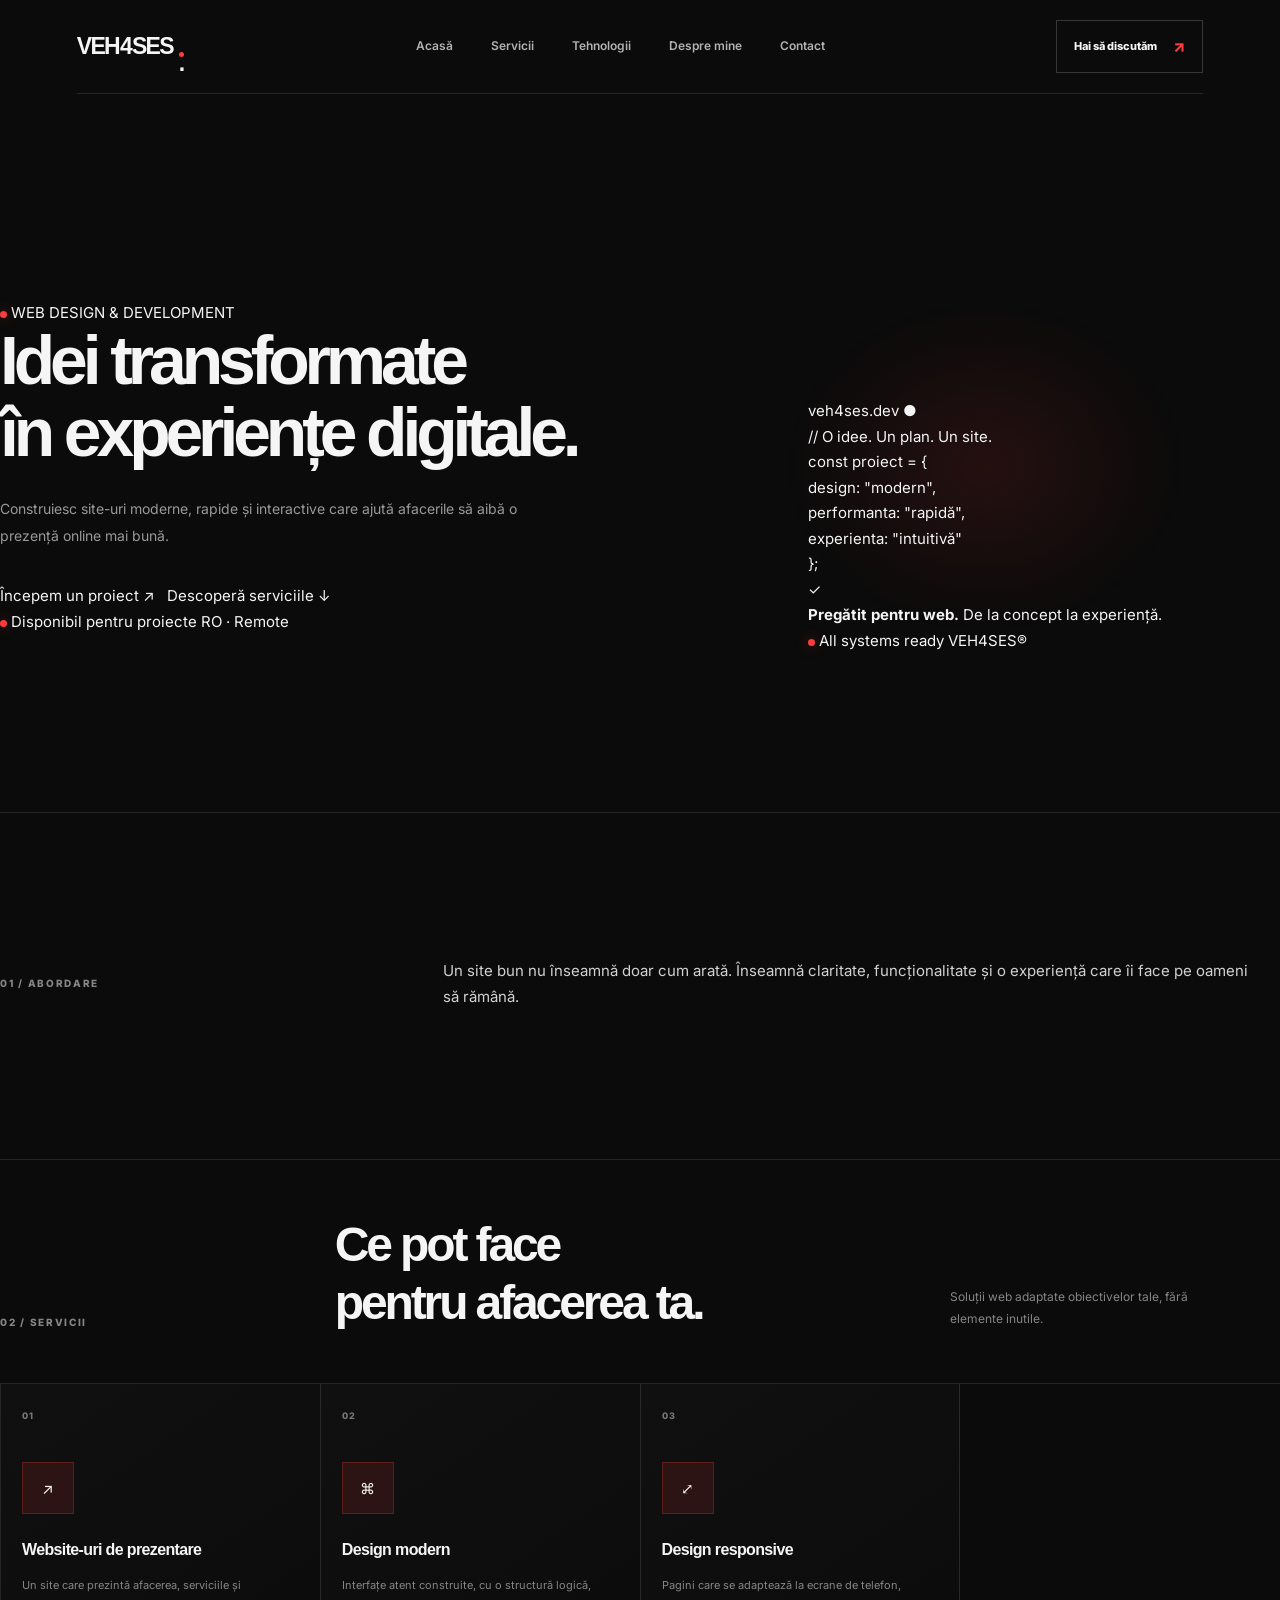
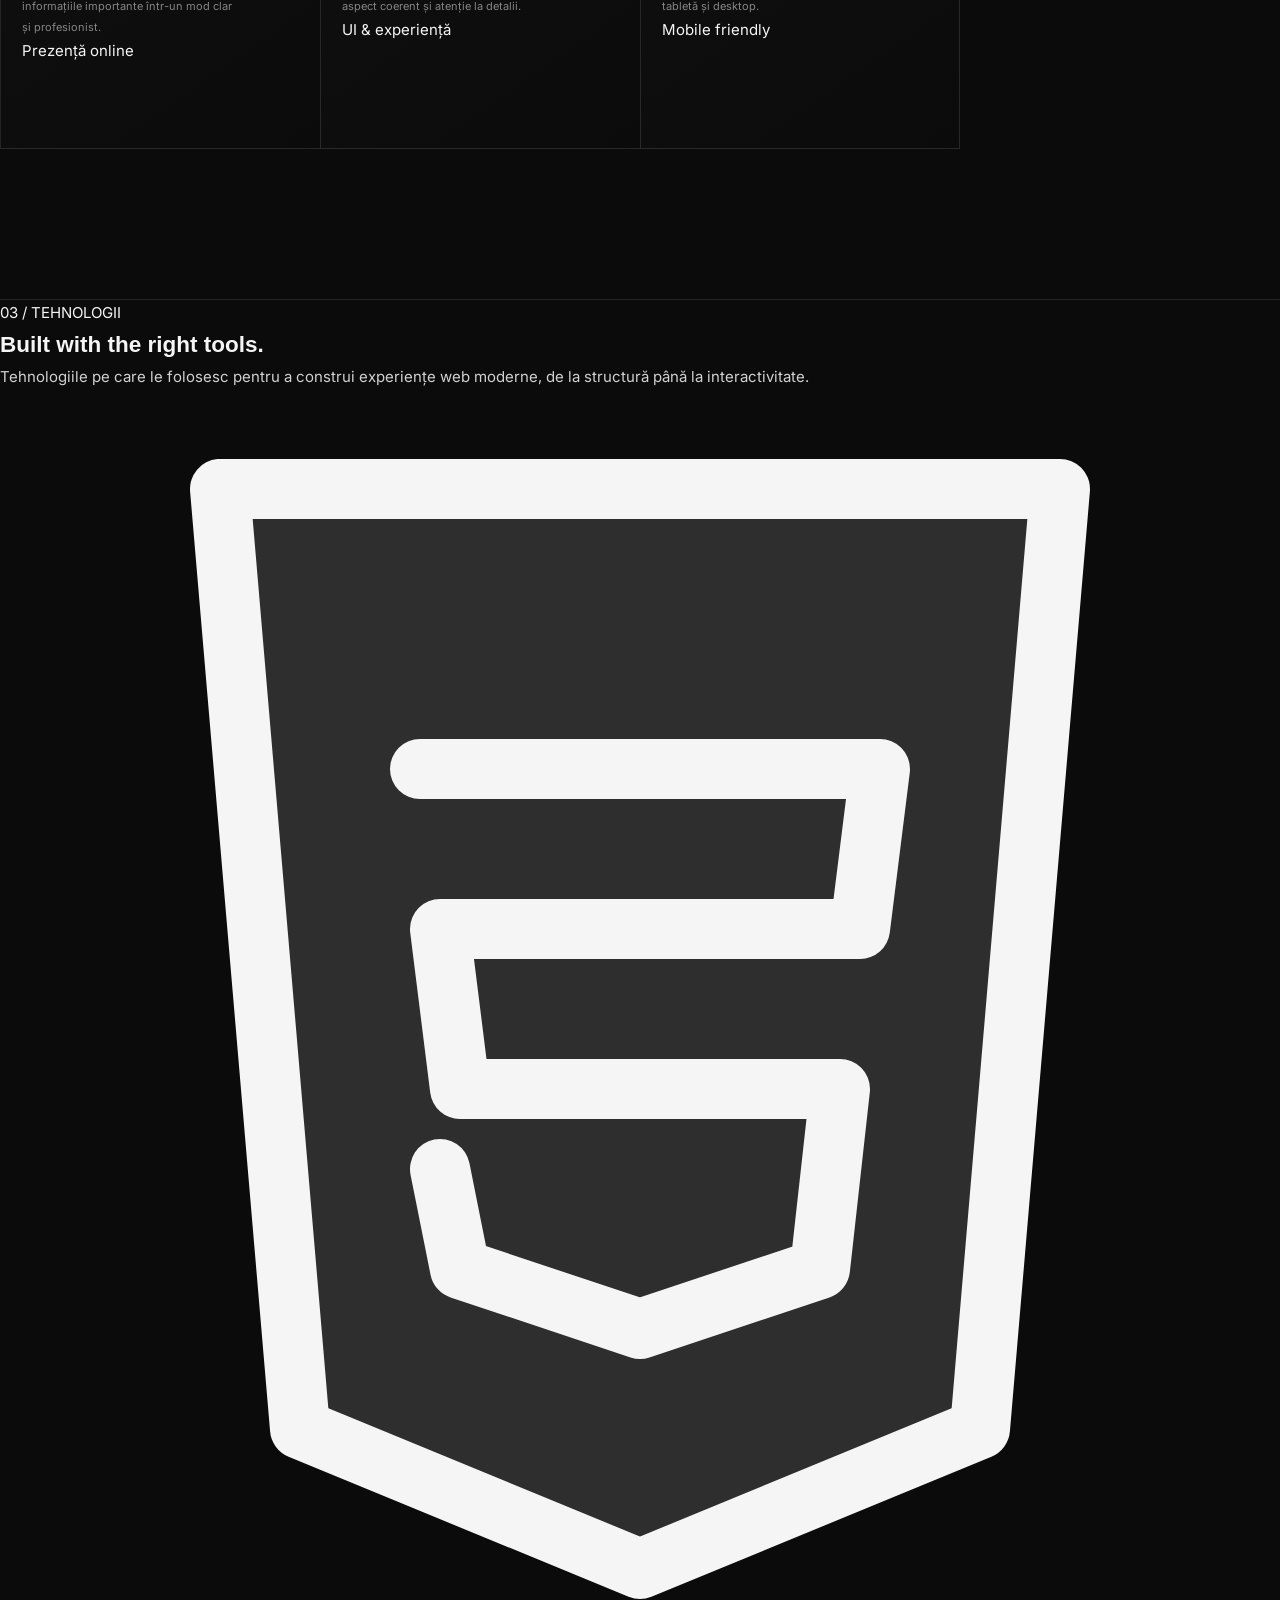
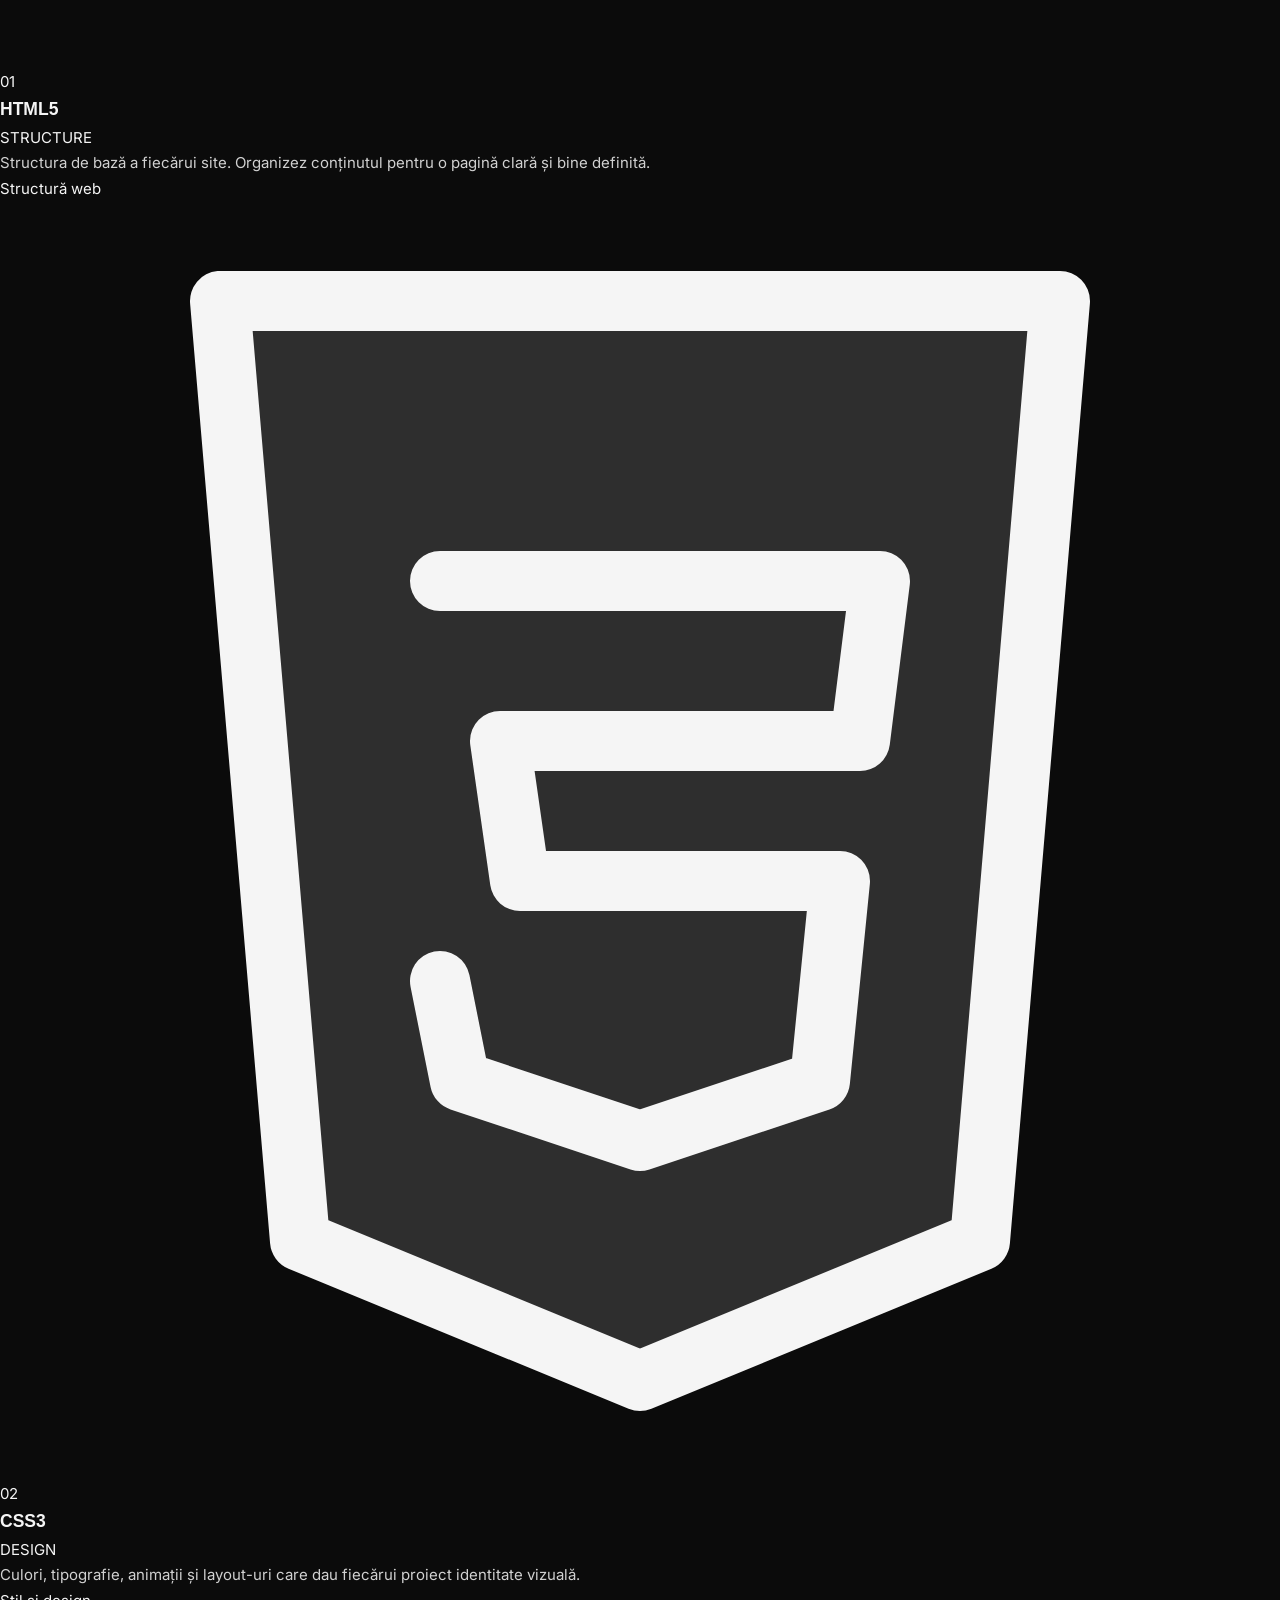
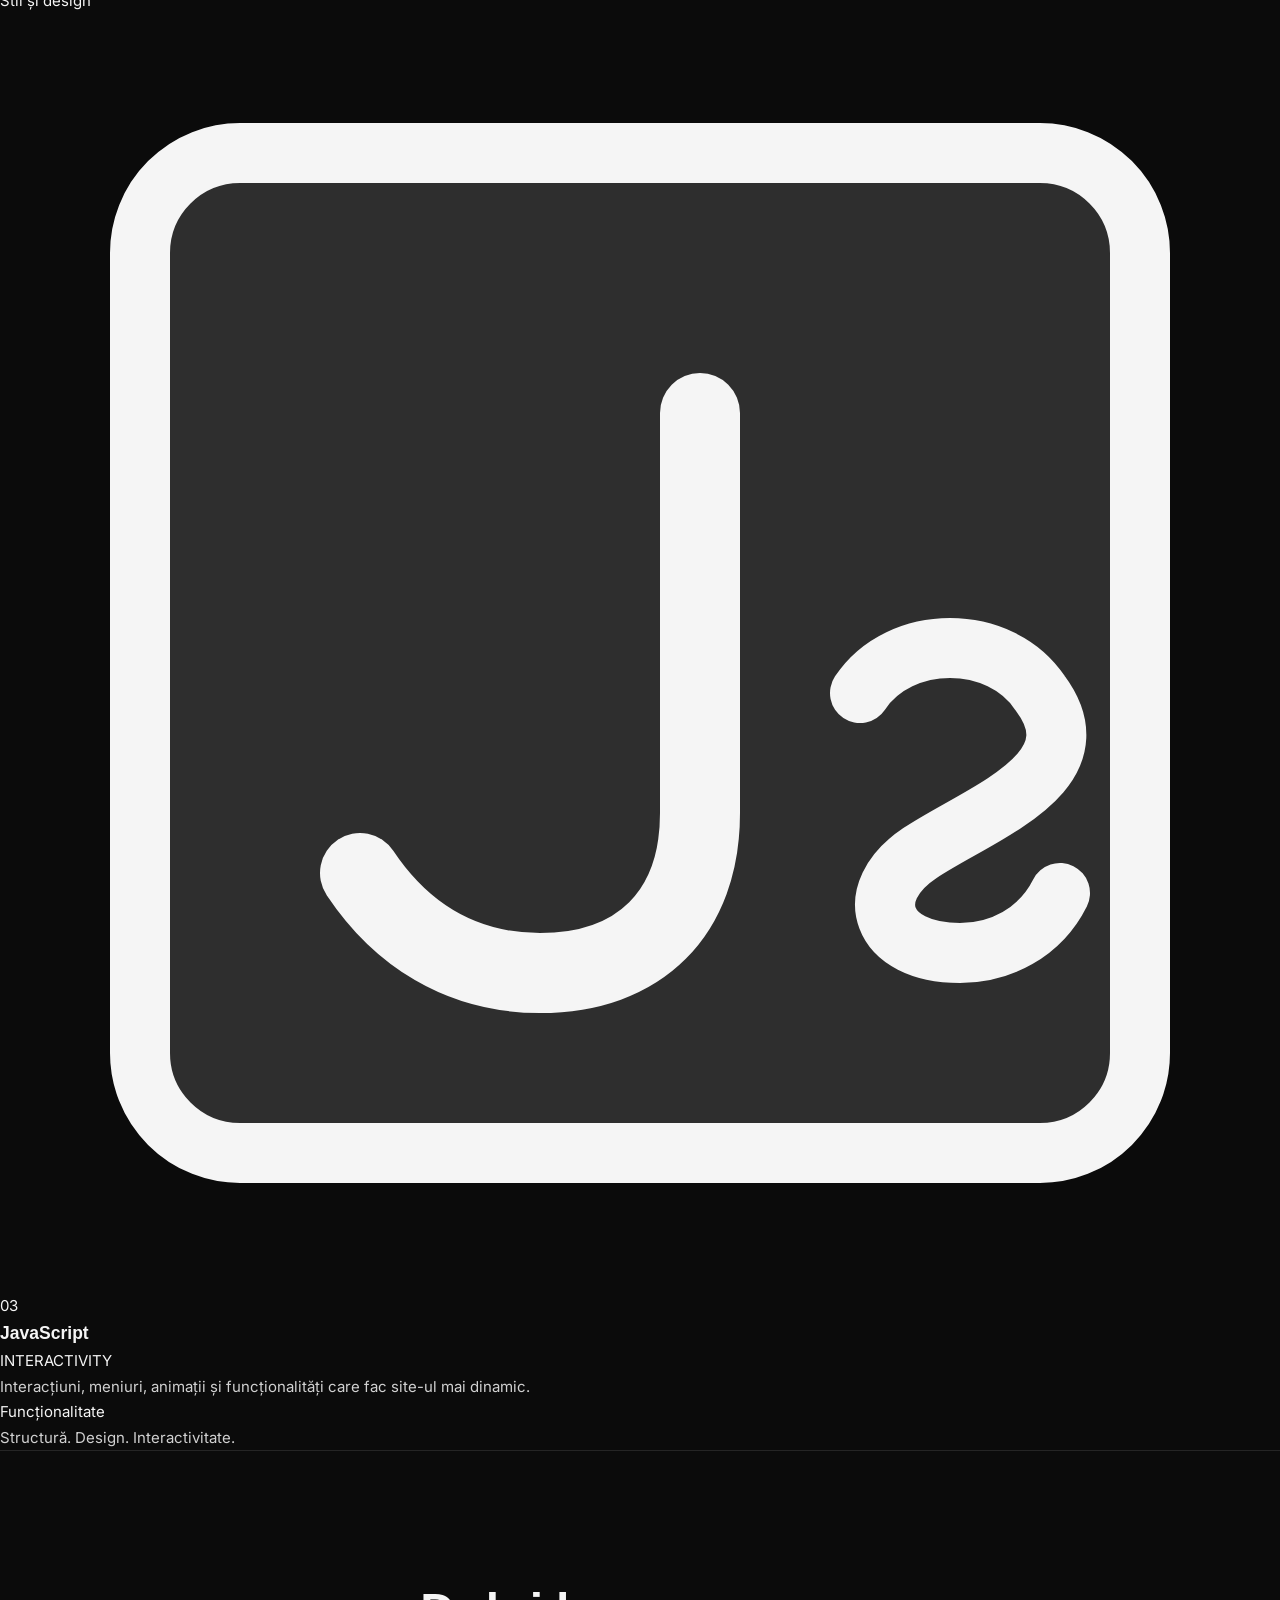
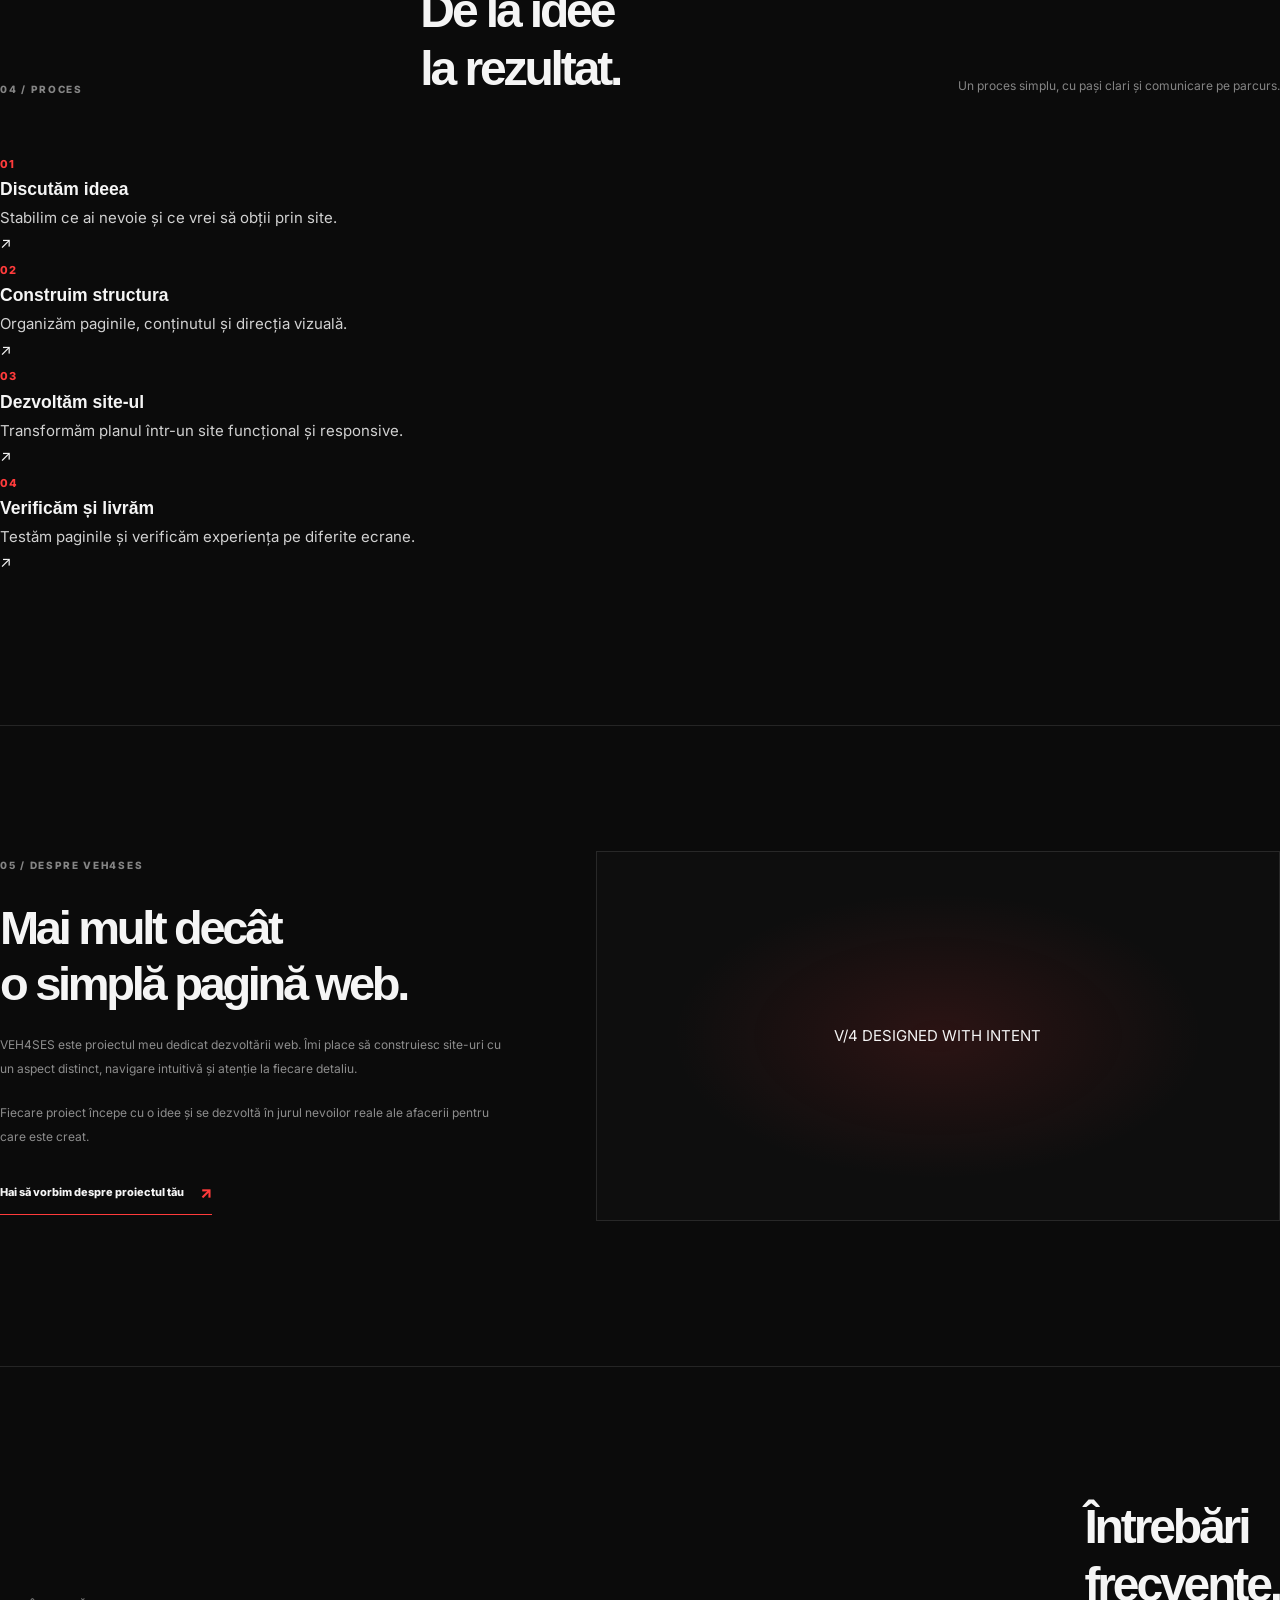
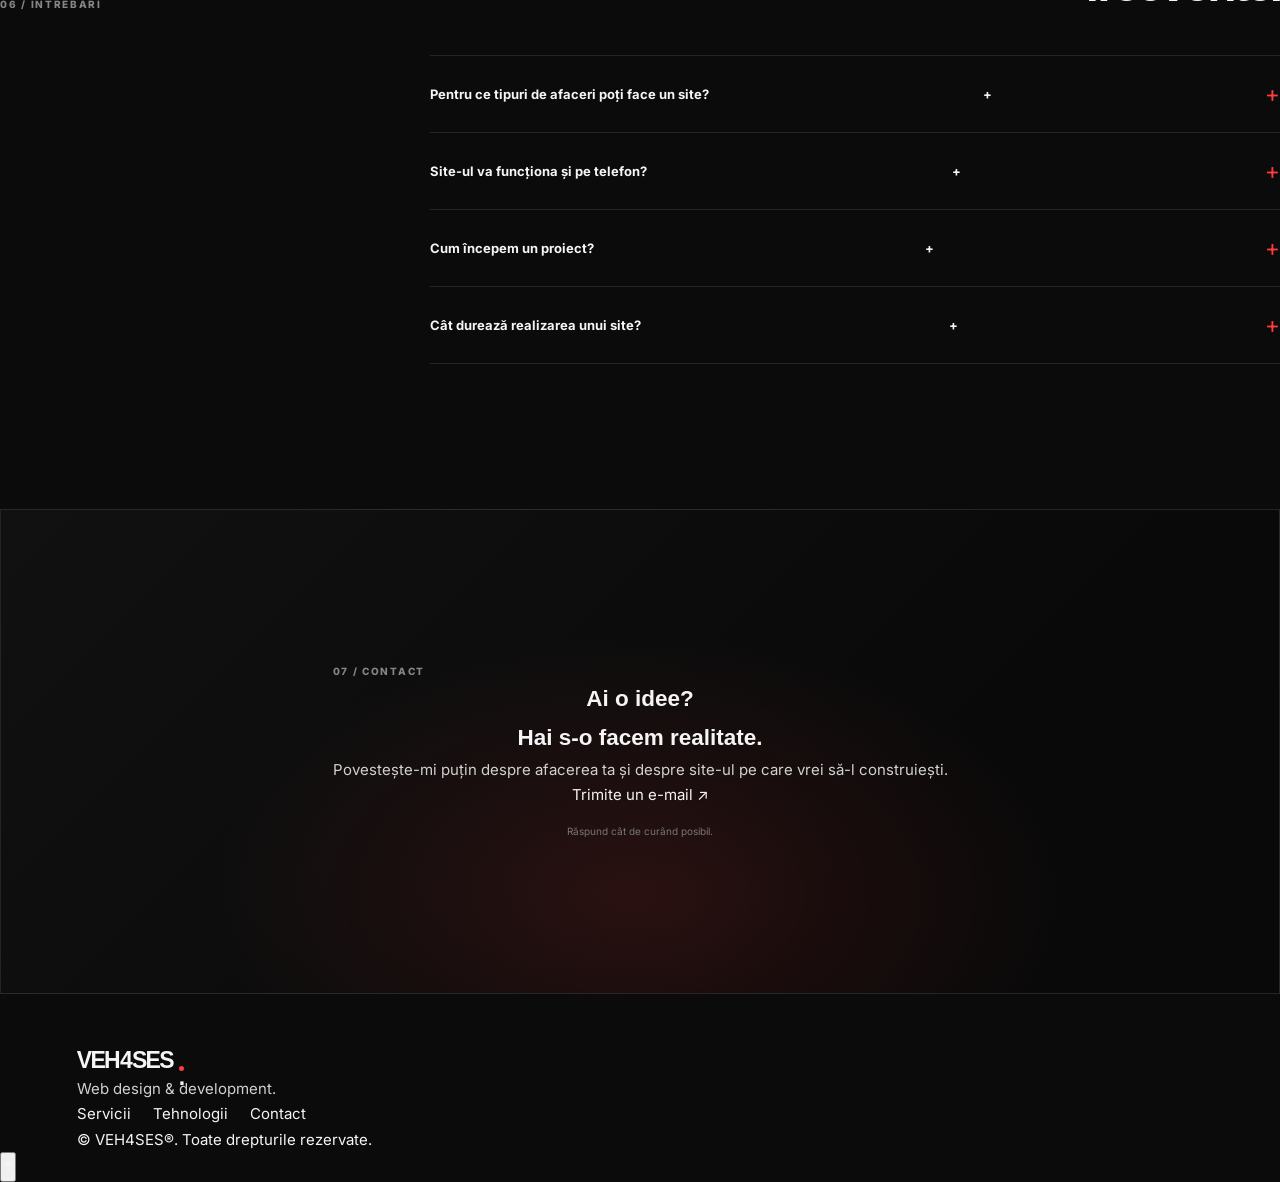
==== commit 3c69bd88: "Rebuild VEH4SES landing page with technology cards and responsive navigation" ====
--- a/index.html
+++ b/index.html
@@ -2,802 +2,568 @@
 <!DOCTYPE html>
 <html lang="ro">
 <head>
-  <meta charset="UTF-8">
-  <meta name="viewport" content="width=device-width, initial-scale=1.0">
-  <meta name="theme-color" content="#0b0b0b">
-  <meta name="color-scheme" content="dark">
-
-  <title>VEH4SES® — Web Design pentru Afaceri</title>
-  <meta
-    name="description"
-    content="VEH4SES creează site-uri de prezentare, landing pages și redesign-uri web pentru afaceri. Design personalizat, structură clară și experiență adaptată dispozitivelor mobile."
-  >
-  <meta name="robots" content="index, follow">
-  <link rel="canonical" href="https://veh4ses.github.io/site/">
-
-  <meta property="og:type" content="website">
-  <meta property="og:locale" content="ro_RO">
-  <meta property="og:site_name" content="VEH4SES®">
-  <meta property="og:title" content="VEH4SES® — Web Design pentru Afaceri">
-  <meta
-    property="og:description"
-    content="Site-uri construite în jurul afacerii tale. Descoperă conceptele și serviciile VEH4SES."
-  >
-  <meta property="og:url" content="https://veh4ses.github.io/site/">
-
-  <link rel="icon" type="image/svg+xml" href="favicon.svg">
-
-  <link rel="preconnect" href="https://fonts.googleapis.com">
-  <link rel="preconnect" href="https://fonts.gstatic.com" crossorigin>
-  <link
-    href="https://fonts.googleapis.com/css2?family=Inter:wght@400;500;600;700;800&family=Montserrat:wght@500;600;700;800&display=swap"
-    rel="stylesheet"
-  >
-
-  <link rel="stylesheet" href="style.css">
-  <script src="script.js" defer></script>
+    <meta charset="UTF-8">
+    <meta name="viewport" content="width=device-width, initial-scale=1.0">
+
+    <meta name="theme-color" content="#0b0b0b">
+    <meta name="description" content="VEH4SES® — realizare de site-uri moderne, responsive și interactive pentru afaceri.">
+
+    <title>VEH4SES® — Web Design & Development</title>
+
+    <link rel="preconnect" href="https://fonts.googleapis.com">
+    <link rel="preconnect" href="https://fonts.gstatic.com" crossorigin>
+    <link href="https://fonts.googleapis.com/css2?family=Inter:wght@400;500;600;700;800&display=swap" rel="stylesheet">
+
+    <link rel="stylesheet" href="style.css">
+    <script src="script.js" defer></script>
 </head>
 
 <body>
-  <a class="skip-link" href="#main-content">Treci la conținut</a>
-
-  <div class="site-shell">
-
-    <header class="navbar" id="top">
-      <a class="brand" href="#top" aria-label="VEH4SES — Acasă">
-        VEH4SES<span class="brand-mark">®</span>
-        <span class="brand-dot"></span>
-      </a>
-
-      <button
-        class="menu-toggle"
-        type="button"
-        aria-label="Deschide meniul"
-        aria-expanded="false"
-        aria-controls="nav-menu"
-      >
-        <span></span>
-        <span></span>
-      </button>
-
-      <nav class="nav-menu" id="nav-menu" aria-label="Navigare principală">
-        <a href="#services">Servicii</a>
-        <a href="#work">Proiecte</a>
-        <a href="#process">Proces</a>
-        <a href="#about-details">Despre</a>
-        <a href="#contact" class="button button-primary">
-          Discută un proiect <span>↗</span>
+
+    <!-- NAVBAR -->
+    <header class="navbar">
+        <a href="#home" class="brand" aria-label="VEH4SES — Acasă">
+            VEH<span>4</span>SES<span class="brand-dot">.</span>
         </a>
-      </nav>
+
+        <nav class="nav-menu" id="nav-menu" aria-label="Navigare principală">
+            <a href="#home">Acasă</a>
+            <a href="#services">Servicii</a>
+            <a href="#technologies">Tehnologii</a>
+            <a href="#about">Despre mine</a>
+            <a href="#contact">Contact</a>
+        </nav>
+
+        <a href="#contact" class="nav-cta">Hai să discutăm <span>↗</span></a>
+
+        <button
+            class="menu-toggle"
+            type="button"
+            aria-label="Deschide meniul"
+            aria-controls="nav-menu"
+            aria-expanded="false"
+        >
+            <span></span>
+            <span></span>
+        </button>
     </header>
 
-    <main id="main-content">
-
-      <!-- HERO -->
-      <section class="hero section hero-signature" id="home">
-        <div class="hero-content">
-          <div class="eyebrow">
-            <span class="status-dot"></span>
-            WEB DESIGN <span class="hero-slash">/</span> PENTRU AFACERI
-          </div>
-
-          <h1 class="hero-signature-title">
-            <span class="hero-title-line">Site-ul tău ar trebui</span>
-            <span class="text-accent hero-title-line">să facă mai mult.</span>
-            <span class="hero-title-last">Nu doar să arate bine.</span>
-          </h1>
-
-          <p class="hero-description">
-            Construiesc site-uri pentru afaceri care vor să se prezinte
-            mai bine online. Design personalizat, navigare clară și
-            funcții alese pentru ceea ce ai nevoie cu adevărat.
-          </p>
-
-          <div class="hero-actions">
-            <a class="button button-primary" href="#contact">
-              Discută un proiect <span>↗</span>
-            </a>
-            <a class="button button-secondary" href="#work">
-              Explorează portofoliul <span>↓</span>
-            </a>
-          </div>
-
-          <div class="hero-note">
-            <span class="hero-note-line"></span>
-            Fără soluții trase la indigo.
-          </div>
-        </div>
-
-        <div
-          class="hero-visual hero-signature-visual"
-          role="img"
-          aria-label="Identitate vizuală VEH4SES"
-        >
-          <div class="visual-grid"></div>
-          <div class="visual-orbit orbit-one"></div>
-          <div class="visual-orbit orbit-two"></div>
-
-          <div class="visual-corner visual-corner-tl">VH / 001</div>
-          <div class="visual-corner visual-corner-br">EST. DIGITAL</div>
-
-          <div class="visual-core">
-            <span class="core-top">VEH4SES® / STUDIO</span>
-            <span class="core-symbol">V<span>4</span></span>
-            <span class="core-bottom">DESIGNED WITH INTENT</span>
-          </div>
-
-          <div class="floating-label label-top">
-            <span class="label-indicator"></span>
-            DESIGN / 01
-          </div>
-
-          <div class="floating-label label-bottom">
-            <span>STRATEGY</span>
-            <span class="label-divider">/</span>
-            <span>DEVELOPMENT</span>
-          </div>
-
-          <div class="visual-index">V.001</div>
-        </div>
-
-        <div class="hero-bottom">
-          <span>VEH4SES® / INDEPENDENT WEB DESIGN</span>
-          <span>CONCEPT · DESIGN · DEVELOPMENT</span>
-        </div>
-      </section>
-
-      <!-- INTRO -->
-      <section class="intro section" id="about">
-        <div class="section-label">
-          <span>01</span>
-          <span>CE FACEM</span>
-        </div>
-
-        <div class="intro-content">
-          <h2>
-            Prima impresie se formează repede.
-            <span class="text-muted">
-              Site-ul tău trebuie să spună lucrurile potrivite.
-            </span>
-          </h2>
-
-          <p>
-            Când cineva îți caută afacerea, trebuie să înțeleagă
-            repede ce oferi, de ce ar apela la tine și cum te poate
-            contacta. Construiesc site-uri pornind de la aceste lucruri,
-            apoi le dau o identitate vizuală proprie.
-          </p>
-        </div>
-      </section>
-
-      <!-- SERVICII -->
-      <section class="services section" id="services">
-        <div class="section-heading">
-          <div>
-            <div class="section-label">
-              <span>02</span>
-              <span>SERVICII</span>
-            </div>
-            <h2>
-              Ce putem construi
-              <span class="text-accent">împreună.</span>
-            </h2>
-          </div>
-
-          <p>
-            Alegem tipul de site în funcție de afacere,
-            de informațiile pe care vrei să le prezinți
-            și de ceea ce trebuie să poată face vizitatorii.
-          </p>
-        </div>
-
-        <div class="services-grid">
-          <article class="service-card">
-            <div class="service-card-top">
-              <span class="service-number">01 / WEB</span>
-              <span class="service-arrow">↗</span>
-            </div>
-
-            <div class="service-icon" aria-hidden="true">
-              <svg viewBox="0 0 48 48" fill="none">
-                <rect x="5" y="7" width="38" height="34" rx="4"/>
-                <path d="M5 16H43M13 12H13.1M18 12H18.1M23 12H23.1"/>
-                <path d="M13 25H30M13 31H25"/>
-              </svg>
-            </div>
-
-            <h3>Site-uri de prezentare</h3>
+
+    <main>
+
+        <!-- HERO -->
+        <section class="hero" id="home">
+            <div class="hero-content reveal">
+                <div class="hero-badge">
+                    <span class="status-dot"></span>
+                    WEB DESIGN & DEVELOPMENT
+                </div>
+
+                <h1>
+                    Idei transformate<br>
+                    în experiențe <span>digitale.</span>
+                </h1>
+
+                <p class="hero-description">
+                    Construiesc site-uri moderne, rapide și interactive
+                    care ajută afacerile să aibă o prezență online mai bună.
+                </p>
+
+                <div class="hero-actions">
+                    <a href="#contact" class="btn-primary">
+                        Începem un proiect <span>↗</span>
+                    </a>
+
+                    <a href="#services" class="btn-secondary">
+                        Descoperă serviciile <span>↓</span>
+                    </a>
+                </div>
+
+                <div class="hero-meta">
+                    <span><span class="status-dot"></span> Disponibil pentru proiecte</span>
+                    <span>RO · Remote</span>
+                </div>
+            </div>
+
+            <div class="hero-visual reveal">
+                <div class="hero-glow"></div>
+
+                <div class="hero-window">
+                    <div class="window-header">
+                        <div class="window-dots">
+                            <span></span>
+                            <span></span>
+                            <span></span>
+                        </div>
+                        <span class="window-label">veh4ses.dev</span>
+                        <span class="window-lock">●</span>
+                    </div>
+
+                    <div class="window-content">
+                        <span class="code-comment">// O idee. Un plan. Un site.</span>
+
+                        <div class="code-line">
+                            <span class="code-purple">const</span>
+                            <span class="code-blue"> proiect</span>
+                            <span> = {</span>
+                        </div>
+
+                        <div class="code-line code-indent">
+                            <span class="code-red">design</span><span>: </span>
+                            <span class="code-green">"modern"</span><span>,</span>
+                        </div>
+
+                        <div class="code-line code-indent">
+                            <span class="code-red">performanta</span><span>: </span>
+                            <span class="code-green">"rapidă"</span><span>,</span>
+                        </div>
+
+                        <div class="code-line code-indent">
+                            <span class="code-red">experienta</span><span>: </span>
+                            <span class="code-green">"intuitivă"</span>
+                        </div>
+
+                        <div class="code-line"><span>};</span></div>
+
+                        <div class="code-result">
+                            <span class="result-icon">✓</span>
+                            <div>
+                                <strong>Pregătit pentru web.</strong>
+                                <span>De la concept la experiență.</span>
+                            </div>
+                        </div>
+                    </div>
+
+                    <div class="window-footer">
+                        <span><span class="status-dot"></span> All systems ready</span>
+                        <span>VEH4SES®</span>
+                    </div>
+                </div>
+            </div>
+        </section>
+
+
+        <!-- INTRO -->
+        <section class="intro reveal">
+            <span class="section-label">01 / ABORDARE</span>
+
             <p>
-              O pagină sau mai multe pentru serviciile, informațiile
-              și datele de contact ale afacerii tale, organizate clar
-              și adaptate telefonului.
+                Un site bun nu înseamnă doar cum arată.
+                Înseamnă <span>claritate, funcționalitate</span> și o experiență
+                care îi face pe oameni să rămână.
             </p>
-
-            <a href="#contact" class="service-link">
-              Discută un proiect <span>↗</span>
-            </a>
-          </article>
-
-          <article class="service-card">
-            <div class="service-card-top">
-              <span class="service-number">02 / REFRESH</span>
-              <span class="service-arrow">↗</span>
-            </div>
-
-            <div class="service-icon" aria-hidden="true">
-              <svg viewBox="0 0 48 48" fill="none">
-                <rect x="6" y="7" width="36" height="34" rx="4"/>
-                <path d="M14 16H34M14 22H26M14 28H31"/>
-                <path d="M32 34L36 38L43 29"/>
-              </svg>
-            </div>
-
-            <h3>Redesign website</h3>
-            <p>
-              Refacem aspectul și organizarea unui site existent,
-              păstrând elementele utile și îmbunătățind ceea ce
-              nu mai funcționează pentru afacerea ta.
-            </p>
-
-            <a href="#contact" class="service-link">
-              Discută un proiect <span>↗</span>
-            </a>
-          </article>
-
-          <article class="service-card">
-            <div class="service-card-top">
-              <span class="service-number">03 / CAMPAIGN</span>
-              <span class="service-arrow">↗</span>
-            </div>
-
-            <div class="service-icon" aria-hidden="true">
-              <svg viewBox="0 0 48 48" fill="none">
-                <path d="M8 8H40V40H8Z"/>
-                <path d="M14 15H34M14 21H28"/>
-                <path d="M14 32L21 25L27 30L35 22"/>
-              </svg>
-            </div>
-
-            <h3>Landing pages</h3>
-            <p>
-              O pagină concentrată pe un anumit serviciu, produs
-              sau ofertă, cu informații esențiale și un îndemn clar
-              la acțiune.
-            </p>
-
-            <a href="#contact" class="service-link">
-              Discută un proiect <span>↗</span>
-            </a>
-          </article>
-
-          <article class="service-card">
-            <div class="service-card-top">
-              <span class="service-number">04 / COMMERCE</span>
-              <span class="service-arrow">↗</span>
-            </div>
-
-            <div class="service-icon" aria-hidden="true">
-              <svg viewBox="0 0 48 48" fill="none">
-                <path d="M7 9H12L16 29H36L41 15H14"/>
-                <circle cx="20" cy="37" r="3"/>
-                <circle cx="33" cy="37" r="3"/>
-                <path d="M19 19H35M22 24H32"/>
-              </svg>
-            </div>
-
-            <h3>Magazine online</h3>
-            <p>
-              Prezentare de produse și structură de magazin
-              gândite pentru o experiență de cumpărare simplă.
-              Funcțiile se stabilesc în funcție de proiect.
-            </p>
-
-            <a href="#contact" class="service-link">
-              Discută un proiect <span>↗</span>
-            </a>
-          </article>
-        </div>
-      </section>
-
-      <!-- PORTOFOLIU -->
-      <section class="work section" id="work">
-        <div class="section-heading">
-          <div>
-            <div class="section-label">
-              <span>03</span>
-              <span>PROIECTE SELECTATE</span>
-            </div>
-            <h2>
-              Idei puse
-              <span class="text-accent">în practică.</span>
-            </h2>
-          </div>
-
-          <p>
-            Concepte demonstrative pentru două domenii diferite.
-            Fiecare explorează o direcție vizuală și o structură
-            potrivită tipului de afacere.
-          </p>
-        </div>
-
-        <div class="work-grid">
-          <article class="work-card work-featured">
-            <a
-              href="#contact"
-              class="work-preview preview-auto"
-              aria-label="Discută un proiect de website pentru domeniul auto"
-            >
-              <div class="preview-browser">
-                <div class="browser-bar">
-                  <span></span>
-                  <span></span>
-                  <span></span>
-                  <span class="browser-address">NOVE AUTO / CONCEPT 001</span>
-                </div>
-
-                <div class="auto-preview-content">
-                  <span class="preview-kicker">AUTOMOTIVE / DIGITAL CONCEPT</span>
-                  <span class="preview-heading">FIND<br>YOUR DRIVE.</span>
-                  <span class="preview-line"></span>
-                  <span class="preview-caption">
-                    VEHICLE DISCOVERY / REDEFINED
-                  </span>
-                </div>
-              </div>
-
-              <span class="work-open">↗</span>
-            </a>
-
-            <div class="work-info">
-              <div>
-                <span class="work-category">01 — AUTOMOTIVE</span>
-                <h3>Nove Auto</h3>
-              </div>
-              <span class="work-type">Concept</span>
-            </div>
-
-            <p class="work-description">
-              Concept pentru prezentarea automobilelor, cu accent
-              pe imagini, informații ușor de parcurs și acces rapid
-              la detaliile fiecărui vehicul.
-            </p>
-
-            <div class="case-details">
-              <div>
-                <span>OBIECTIV</span>
-                <p>Prezentarea clară a ofertei auto</p>
-              </div>
-              <div>
-                <span>DIRECȚIE</span>
-                <p>Design editorial și layout aerisit</p>
-              </div>
-            </div>
-          </article>
-
-          <article class="work-card">
-            <a
-              href="#contact"
-              class="work-preview preview-fitness"
-              aria-label="Discută un concept de website pentru fitness"
-            >
-              <div class="fitness-preview-content">
-                <span class="preview-kicker">FITNESS / DIGITAL CONCEPT</span>
-                <span class="fitness-preview-title">
-                  BUILT<br>BY DISCIPLINE.
+        </section>
+
+
+        <!-- SERVICES -->
+        <section class="services" id="services">
+            <div class="section-heading reveal">
+                <span class="section-label">02 / SERVICII</span>
+
+                <h2>
+                    Ce pot face<br>
+                    pentru <span>afacerea ta.</span>
+                </h2>
+
+                <p>
+                    Soluții web adaptate obiectivelor tale, fără elemente inutile.
+                </p>
+            </div>
+
+            <div class="services-grid">
+
+                <article class="service-card reveal">
+                    <span class="service-number">01</span>
+                    <div class="service-icon" aria-hidden="true">↗</div>
+
+                    <h3>Website-uri de prezentare</h3>
+
+                    <p>
+                        Un site care prezintă afacerea, serviciile și informațiile
+                        importante într-un mod clar și profesionist.
+                    </p>
+
+                    <span class="service-tag">Prezență online</span>
+                </article>
+
+                <article class="service-card reveal">
+                    <span class="service-number">02</span>
+                    <div class="service-icon" aria-hidden="true">⌘</div>
+
+                    <h3>Design modern</h3>
+
+                    <p>
+                        Interfațe atent construite, cu o structură logică,
+                        aspect coerent și atenție la detalii.
+                    </p>
+
+                    <span class="service-tag">UI & experiență</span>
+                </article>
+
+                <article class="service-card reveal">
+                    <span class="service-number">03</span>
+                    <div class="service-icon" aria-hidden="true">⤢</div>
+
+                    <h3>Design responsive</h3>
+
+                    <p>
+                        Pagini care se adaptează la ecrane de telefon,
+                        tabletă și desktop.
+                    </p>
+
+                    <span class="service-tag">Mobile friendly</span>
+                </article>
+
+            </div>
+        </section>
+
+
+        <!-- TECHNOLOGIES -->
+        <section class="technologies" id="technologies">
+            <div class="tech-container">
+
+                <div class="tech-heading reveal">
+                    <span class="tech-eyebrow">
+                        <span class="tech-eyebrow-dot"></span>
+                        03 / TEHNOLOGII
+                    </span>
+
+                    <h2>
+                        Built with the right <span>tools.</span>
+                    </h2>
+
+                    <p>
+                        Tehnologiile pe care le folosesc pentru a construi
+                        experiențe web moderne, de la structură până la interactivitate.
+                    </p>
+                </div>
+
+                <div class="tech-grid">
+
+                    <!-- HTML5 -->
+                    <article class="tech-card" data-tech="html">
+                        <div class="tech-card-top">
+                            <div class="tech-icon html-icon" aria-hidden="true">
+                                <svg viewBox="0 0 64 64" fill="none">
+                                    <path d="M11 5H53L49 52L32 59L15 52L11 5Z"
+                                          fill="currentColor" opacity=".15"/>
+                                    <path d="M11 5H53L49 52L32 59L15 52L11 5Z"
+                                          stroke="currentColor" stroke-width="3"
+                                          stroke-linejoin="round"/>
+                                    <path d="M21 19H44L43 27H22L23 35H42L41 44L32 47L23 44L22 39"
+                                          stroke="currentColor" stroke-width="3"
+                                          stroke-linecap="round" stroke-linejoin="round"/>
+                                </svg>
+                            </div>
+
+                            <span class="tech-index">01</span>
+                        </div>
+
+                        <h3>HTML5</h3>
+                        <span class="tech-role">STRUCTURE</span>
+
+                        <p>
+                            Structura de bază a fiecărui site. Organizez
+                            conținutul pentru o pagină clară și bine definită.
+                        </p>
+
+                        <div class="tech-card-bottom">
+                            <span class="tech-status"></span>
+                            <span>Structură web</span>
+                        </div>
+                    </article>
+
+
+                    <!-- CSS3 -->
+                    <article class="tech-card" data-tech="css">
+                        <div class="tech-card-top">
+                            <div class="tech-icon css-icon" aria-hidden="true">
+                                <svg viewBox="0 0 64 64" fill="none">
+                                    <path d="M11 5H53L49 52L32 59L15 52L11 5Z"
+                                          fill="currentColor" opacity=".15"/>
+                                    <path d="M11 5H53L49 52L32 59L15 52L11 5Z"
+                                          stroke="currentColor" stroke-width="3"
+                                          stroke-linejoin="round"/>
+                                    <path d="M22 19H44L43 27H25L26 34H42L41 44L32 47L23 44L22 39"
+                                          stroke="currentColor" stroke-width="3"
+                                          stroke-linecap="round" stroke-linejoin="round"/>
+                                </svg>
+                            </div>
+
+                            <span class="tech-index">02</span>
+                        </div>
+
+                        <h3>CSS3</h3>
+                        <span class="tech-role">DESIGN</span>
+
+                        <p>
+                            Culori, tipografie, animații și layout-uri care
+                            dau fiecărui proiect identitate vizuală.
+                        </p>
+
+                        <div class="tech-card-bottom">
+                            <span class="tech-status"></span>
+                            <span>Stil și design</span>
+                        </div>
+                    </article>
+
+
+                    <!-- JAVASCRIPT -->
+                    <article class="tech-card" data-tech="javascript">
+                        <div class="tech-card-top">
+                            <div class="tech-icon js-icon" aria-hidden="true">
+                                <svg viewBox="0 0 64 64" fill="none">
+                                    <rect x="7" y="7" width="50" height="50"
+                                          rx="5" fill="currentColor" opacity=".15"/>
+                                    <rect x="7" y="7" width="50" height="50"
+                                          rx="5" stroke="currentColor" stroke-width="3"/>
+                                    <path d="M35 20V40C35 45 32 48 27 48C23 48 20 46 18 43"
+                                          stroke="currentColor" stroke-width="4"
+                                          stroke-linecap="round"/>
+                                    <path d="M43 34C45 31 50 31 52 34C55 38 49 40 46 42C43 44 44 47 48 47C50 47 52 46 53 44"
+                                          stroke="currentColor" stroke-width="3"
+                                          stroke-linecap="round"/>
+                                </svg>
+                            </div>
+
+                            <span class="tech-index">03</span>
+                        </div>
+
+                        <h3>JavaScript</h3>
+                        <span class="tech-role">INTERACTIVITY</span>
+
+                        <p>
+                            Interacțiuni, meniuri, animații și funcționalități
+                            care fac site-ul mai dinamic.
+                        </p>
+
+                        <div class="tech-card-bottom">
+                            <span class="tech-status"></span>
+                            <span>Funcționalitate</span>
+                        </div>
+                    </article>
+
+                </div>
+
+                <div class="tech-footer">
+                    <span class="tech-footer-line"></span>
+                    <p>Structură. Design. Interactivitate.</p>
+                    <span class="tech-footer-line"></span>
+                </div>
+
+            </div>
+        </section>
+
+
+        <!-- PROCESS -->
+        <section class="process" id="process">
+            <div class="section-heading reveal">
+                <span class="section-label">04 / PROCES</span>
+
+                <h2>
+                    De la idee<br>
+                    la <span>rezultat.</span>
+                </h2>
+
+                <p>
+                    Un proces simplu, cu pași clari și comunicare pe parcurs.
+                </p>
+            </div>
+
+            <div class="process-list">
+
+                <article class="process-step reveal">
+                    <span class="process-number">01</span>
+                    <div>
+                        <h3>Discutăm ideea</h3>
+                        <p>Stabilim ce ai nevoie și ce vrei să obții prin site.</p>
+                    </div>
+                    <span class="process-arrow">↗</span>
+                </article>
+
+                <article class="process-step reveal">
+                    <span class="process-number">02</span>
+                    <div>
+                        <h3>Construim structura</h3>
+                        <p>Organizăm paginile, conținutul și direcția vizuală.</p>
+                    </div>
+                    <span class="process-arrow">↗</span>
+                </article>
+
+                <article class="process-step reveal">
+                    <span class="process-number">03</span>
+                    <div>
+                        <h3>Dezvoltăm site-ul</h3>
+                        <p>Transformăm planul într-un site funcțional și responsive.</p>
+                    </div>
+                    <span class="process-arrow">↗</span>
+                </article>
+
+                <article class="process-step reveal">
+                    <span class="process-number">04</span>
+                    <div>
+                        <h3>Verificăm și livrăm</h3>
+                        <p>Testăm paginile și verificăm experiența pe diferite ecrane.</p>
+                    </div>
+                    <span class="process-arrow">↗</span>
+                </article>
+
+            </div>
+        </section>
+
+
+        <!-- ABOUT -->
+        <section class="about" id="about">
+            <div class="about-content reveal">
+                <span class="section-label">05 / DESPRE VEH4SES</span>
+
+                <h2>
+                    Mai mult decât<br>
+                    o simplă <span>pagină web.</span>
+                </h2>
+
+                <p>
+                    VEH4SES este proiectul meu dedicat dezvoltării web.
+                    Îmi place să construiesc site-uri cu un aspect distinct,
+                    navigare intuitivă și atenție la fiecare detaliu.
+                </p>
+
+                <p>
+                    Fiecare proiect începe cu o idee și se dezvoltă în jurul
+                    nevoilor reale ale afacerii pentru care este creat.
+                </p>
+
+                <a href="#contact" class="text-link">
+                    Hai să vorbim despre proiectul tău <span>↗</span>
+                </a>
+            </div>
+
+            <div class="about-visual reveal">
+                <div class="about-mark">
+                    <span>V<span class="mark-red">/</span>4</span>
+                    <span class="about-mark-caption">DESIGNED WITH INTENT</span>
+                </div>
+            </div>
+        </section>
+
+
+        <!-- FAQ -->
+        <section class="faq" id="faq">
+            <div class="section-heading reveal">
+                <span class="section-label">06 / ÎNTREBĂRI</span>
+
+                <h2>
+                    Întrebări<br>
+                    <span>frecvente.</span>
+                </h2>
+            </div>
+
+            <div class="faq-list">
+
+                <details class="faq-item reveal">
+                    <summary>
+                        Pentru ce tipuri de afaceri poți face un site?
+                        <span>+</span>
+                    </summary>
+                    <p>
+                        Pot realiza site-uri de prezentare pentru afaceri locale,
+                        săli de fitness, saloane, magazine, servicii și alte proiecte
+                        care au nevoie de o prezență online.
+                    </p>
+                </details>
+
+                <details class="faq-item reveal">
+                    <summary>
+                        Site-ul va funcționa și pe telefon?
+                        <span>+</span>
+                    </summary>
+                    <p>
+                        Da. Site-ul este conceput să se adapteze la dimensiunea
+                        ecranului, astfel încât să poată fi folosit atât pe telefon,
+                        cât și pe tabletă sau calculator.
+                    </p>
+                </details>
+
+                <details class="faq-item reveal">
+                    <summary>
+                        Cum începem un proiect?
+                        <span>+</span>
+                    </summary>
+                    <p>
+                        Îmi poți trimite un mesaj cu câteva detalii despre afacerea ta,
+                        ce tip de site îți dorești și ce funcționalități ai în vedere.
+                    </p>
+                </details>
+
+                <details class="faq-item reveal">
+                    <summary>
+                        Cât durează realizarea unui site?
+                        <span>+</span>
+                    </summary>
+                    <p>
+                        Durata depinde de dimensiunea proiectului, de conținut și
+                        de funcționalitățile necesare. Termenul îl stabilim după
+                        ce discutăm cerințele.
+                    </p>
+                </details>
+
+            </div>
+        </section>
+
+
+        <!-- CONTACT -->
+        <section class="contact" id="contact">
+            <div class="contact-inner reveal">
+                <span class="section-label">07 / CONTACT</span>
+
+                <h2>
+                    Ai o idee?<br>
+                    Hai s-o facem <span>realitate.</span>
+                </h2>
+
+                <p>
+                    Povestește-mi puțin despre afacerea ta și despre site-ul
+                    pe care vrei să-l construiești.
+                </p>
+
+                <a
+                    href="mailto:veh4ses@gmail.com?subject=Proiect%20website%20-%20VEH4SES"
+                    class="btn-primary"
+                >
+                    Trimite un e-mail <span>↗</span>
+                </a>
+
+                <span class="contact-note">
+                    Răspund cât de curând posibil.
                 </span>
-                <span class="fitness-preview-cta">
-                  YOUR NEXT CHAPTER STARTS HERE ↗
-                </span>
-              </div>
-
-              <span class="work-open">↗</span>
-            </a>
-
-            <div class="work-info">
-              <div>
-                <span class="work-category">02 — FITNESS</span>
-                <h3>Gladiator Fitness</h3>
-              </div>
-              <span class="work-type">Concept</span>
-            </div>
-
-            <p class="work-description">
-              Propunere vizuală pentru o sală de fitness, cu accent
-              pe servicii, abonamente și o prezentare energică,
-              ușor de parcurs de pe telefon.
-            </p>
-
-            <div class="case-details">
-              <div>
-                <span>OBIECTIV</span>
-                <p>Prezentarea serviciilor și abonamentelor</p>
-              </div>
-              <div>
-                <span>DIRECȚIE</span>
-                <p>Tipografie puternică și accente roșii</p>
-              </div>
-            </div>
-          </article>
-        </div>
-
-        <div class="work-disclaimer">
-          <span class="status-dot"></span>
-          Concepte demonstrative pentru portofoliu, nu colaborări
-          confirmate cu afacerile menționate.
-        </div>
-      </section>
-
-      <!-- ABORDARE -->
-      <section class="approach section">
-        <div class="section-label">
-          <span>04</span>
-          <span>ABORDARE</span>
-        </div>
-
-        <div class="approach-content">
-          <h2>
-            Designul atrage.
-            <span class="text-muted">Claritatea convinge.</span>
-          </h2>
-
-          <div class="approach-points">
-            <div class="approach-point">
-              <span>01</span>
-              <div>
-                <h3>Ușor de folosit</h3>
-                <p>
-                  Vizitatorii trebuie să găsească rapid serviciile,
-                  informațiile și modalitatea de contact.
-                </p>
-              </div>
-            </div>
-
-            <div class="approach-point">
-              <span>02</span>
-              <div>
-                <h3>Potrivit afacerii</h3>
-                <p>
-                  Structura și aspectul se aleg în funcție de ceea
-                  ce oferi și de ce au nevoie clienții tăi.
-                </p>
-              </div>
-            </div>
-
-            <div class="approach-point">
-              <span>03</span>
-              <div>
-                <h3>Fără efecte de umplutură</h3>
-                <p>
-                  Folosim animații, tipografie și detalii vizuale
-                  numai atunci când ajută experiența.
-                </p>
-              </div>
-            </div>
-          </div>
-        </div>
-      </section>
-
-      <!-- PROCES -->
-      <section class="process section" id="process">
-        <div class="section-heading">
-          <div>
-            <div class="section-label">
-              <span>05</span>
-              <span>PROCES</span>
-            </div>
-            <h2>
-              De la prima idee
-              <span class="text-accent">la lansare.</span>
-            </h2>
-          </div>
-
-          <p>
-            Stabilim de la început ce construim, ce materiale sunt
-            necesare și care sunt pașii până la publicare.
-          </p>
-        </div>
-
-        <div class="process-grid">
-          <article class="process-card">
-            <span class="process-number">01</span>
-            <h3>Discuție</h3>
-            <p>
-              Îmi explici ce face afacerea ta, ce site îți dorești
-              și ce ar trebui să rezolve.
-            </p>
-          </article>
-
-          <article class="process-card">
-            <span class="process-number">02</span>
-            <h3>Structură și design</h3>
-            <p>
-              Stabilim paginile, conținutul și direcția vizuală
-              potrivită proiectului.
-            </p>
-          </article>
-
-          <article class="process-card">
-            <span class="process-number">03</span>
-            <h3>Dezvoltare</h3>
-            <p>
-              Construiesc paginile și funcțiile stabilite,
-              cu atenție la desktop și mobil.
-            </p>
-          </article>
-
-          <article class="process-card">
-            <span class="process-number">04</span>
-            <h3>Verificare și lansare</h3>
-            <p>
-              Testăm navigarea, afișarea și formularele înainte
-              de publicarea site-ului.
-            </p>
-          </article>
-        </div>
-      </section>
-
-      <!-- DESPRE -->
-      <section class="about section" id="about-details">
-        <div class="about-visual">
-          <div class="about-graphic">
-            <span class="about-graphic-top">VEH4SES® / INDEPENDENT</span>
-            <span class="about-graphic-symbol">V<span>4</span></span>
-            <span class="about-graphic-bottom">THOUGHTFUL BY DESIGN.</span>
-          </div>
-        </div>
-
-        <div class="about-content">
-          <div class="section-label">
-            <span>06</span>
-            <span>DESPRE VEH4SES</span>
-          </div>
-
-          <h2>
-            Un proiect independent.
-            <span class="text-accent">Un site făcut pentru tine.</span>
-          </h2>
-
-          <p>
-            VEH4SES este proiectul meu de web design și dezvoltare web.
-            Construiesc site-uri care prezintă afacerile clar, au
-            o identitate vizuală proprie și sunt ușor de folosit.
-          </p>
-
-          <p>
-            Nu pornesc de la aceeași structură pentru toată lumea.
-            Mai întâi înțeleg ce ai nevoie, apoi alegem împreună
-            direcția potrivită.
-          </p>
-
-          <a class="text-link" href="#contact">
-            Spune-mi ce ai în minte <span>↗</span>
-          </a>
-        </div>
-      </section>
-
-      <!-- FAQ -->
-      <section class="faq section" id="faq">
-        <div class="section-heading">
-          <div>
-            <div class="section-label">
-              <span>07</span>
-              <span>ÎNTREBĂRI FRECVENTE</span>
-            </div>
-            <h2>
-              Lucruri utile
-              <span class="text-accent">de știut.</span>
-            </h2>
-          </div>
-        </div>
-
-        <div class="faq-list">
-          <details class="faq-item">
-            <summary>Ce tipuri de site-uri pot solicita?</summary>
-            <p>
-              Site-uri de prezentare, landing pages și redesign-uri.
-              Magazinele online se discută separat, în funcție de
-              funcționalitățile și platforma necesare.
-            </p>
-          </details>
-
-          <details class="faq-item">
-            <summary>Cât costă un site?</summary>
-            <p>
-              Prețul depinde de numărul de pagini, funcționalități,
-              conținut și complexitatea proiectului. După ce stabilim
-              cerințele, pot pregăti o ofertă adaptată.
-            </p>
-          </details>
-
-          <details class="faq-item">
-            <summary>Cât durează realizarea?</summary>
-            <p>
-              Depinde de dimensiunea proiectului, de materialele
-              disponibile și de feedback. Termenul se stabilește
-              înainte de începerea lucrului.
-            </p>
-          </details>
-
-          <details class="faq-item">
-            <summary>Pot cere redesign pentru site-ul meu?</summary>
-            <p>
-              Da. Analizăm site-ul existent și stabilim ce merită
-              păstrat, ce trebuie îmbunătățit și ce ar trebui refăcut.
-            </p>
-          </details>
-
-          <details class="faq-item">
-            <summary>Ce trebuie să pregătesc?</summary>
-            <p>
-              Pentru început, este suficient să îmi explici ce face
-              afacerea ta și ce ai vrea să obții cu ajutorul site-ului.
-              Textele și imaginile le putem discuta ulterior.
-            </p>
-          </details>
-        </div>
-      </section>
-
-      <!-- CONTACT -->
-      <section class="contact section" id="contact">
-        <div class="contact-background">
-          <span class="contact-orbit contact-orbit-one"></span>
-          <span class="contact-orbit contact-orbit-two"></span>
-        </div>
-
-        <div class="contact-content">
-          <div class="section-label">
-            <span>08</span>
-            <span>CONTACT</span>
-          </div>
-
-          <span class="contact-kicker">AI UN PROIECT ÎN MINTE?</span>
-
-          <h2>
-            Hai să vedem
-            <span class="text-accent">ce ți se potrivește.</span>
-          </h2>
-
-          <p>
-            Spune-mi câteva lucruri despre afacerea ta și despre
-            site-ul de care ai nevoie. Discutăm ideea și stabilim
-            următorii pași.
-          </p>
-
-          <form
-            class="quote-form"
-            action="https://formsubmit.app/f/5qgu9c85qf"
-            method="POST"
-          >
-            <input
-              type="hidden"
-              name="_subject"
-              value="Solicitare nouă de ofertă — VEH4SES"
-            >
-
-            <div class="form-field">
-              <label for="quote-name">Numele tău</label>
-              <input
-                id="quote-name"
-                type="text"
-                name="name"
-                placeholder="Ex. Andrei Pop"
-                autocomplete="name"
-                required
-              >
-            </div>
-
-            <div class="form-field">
-              <label for="quote-email">Adresa de email</label>
-              <input
-                id="quote-email"
-                type="email"
-                name="email"
-                placeholder="nume@exemplu.ro"
-                autocomplete="email"
-                required
-              >
-            </div>
-
-            <div class="form-field">
-              <label for="quote-service">De ce tip de site ai nevoie?</label>
-              <select id="quote-service" name="tip_site" required>
-                <option value="" disabled selected>Alege un serviciu</option>
-                <option value="Site de prezentare">Site de prezentare</option>
-                <option value="Redesign">Redesign site existent</option>
-                <option value="Landing page">Landing page</option>
-                <option value="Magazin online">Magazin online</option>
-                <option value="Nu sunt sigur">Am nevoie de îndrumare</option>
-              </select>
-            </div>
-
-            <div class="form-field">
-              <label for="quote-message">Detalii despre proiect</label>
-              <textarea
-                id="quote-message"
-                name="message"
-                rows="5"
-                maxlength="3000"
-                placeholder="Ce face afacerea ta și ce ai vrea să facă site-ul?"
-                required
-              ></textarea>
-            </div>
-
-            <input
-              type="text"
-              name="_gotcha"
-              tabindex="-1"
-              autocomplete="off"
-              aria-hidden="true"
-              class="form-honeypot"
-            >
-
-            <button class="button button-primary form-submit" type="submit">
-              Trimite solicitarea <span>↗</span>
-            </button>
-
-            <p class="form-privacy">
-              Datele sunt folosite pentru a răspunde solicitării tale.
-            </p>
-          </form>
-
-          <div class="contact-alternatives">
-            <span>Sau contactează-mă direct</span>
-
-            <a
-              class="button button-secondary"
-              href="https://wa.me/40741664940?text=Buna%21%20Sunt%20interesat%20de%20serviciile%20VEH4SES."
-              target="_blank"
-              rel="noopener noreferrer"
-            >
-              WhatsApp <span>↗</span>
-            </a>
-
-            <a
-              class="text-link"
-              href="mailto:veh4ses@gmail.com?subject=Solicitare%20oferta%20VEH4SES"
-            >
-              veh4ses@gmail.com
-            </a>
-          </div>
-
-          <span class="contact-note">
-            Începem cu o discuție despre proiectul tău.
-          </span>
-        </div>
-      </section>
+            </div>
+        </section>
+
     </main>
+
 
     <!-- FOOTER -->
     <footer class="footer">
-      <div class="footer-main">
-        <a class="brand footer-brand" href="#top">
-          VEH4SES<span class="brand-mark">®</span>
-          <span class="brand-dot"></span>
+        <a href="#home" class="brand">
+            VEH<span>4</span>SES<span class="brand-dot">.</span>
         </a>
 
-        <p>Web design independent. Fără soluții trase la indigo.</p>
-
-        <a class="footer-email" href="mailto:veh4ses@gmail.com">
-          veh4ses@gmail.com <span>↗</span>
-        </a>
-      </div>
-
-      <div class="footer-bottom">
-        <span>
-          © <span id="current-year">2026</span> VEH4SES.
-          Toate drepturile rezervate.
+        <p>Web design & development.</p>
+
+        <div class="footer-links">
+            <a href="#services">Servicii</a>
+            <a href="#technologies">Tehnologii</a>
+            <a href="#contact">Contact</a>
+        </div>
+
+        <span class="footer-copy">
+            © <span data-year></span> VEH4SES®. Toate drepturile rezervate.
         </span>
-
-        <div class="footer-links">
-          <a href="#services">Servicii</a>
-          <a href="#work">Proiecte</a>
-          <a href="#contact">Contact</a>
-        </div>
-
-        <a href="#top" class="back-to-top">Înapoi sus ↑</a>
-      </div>
     </footer>
 
-  </div>
+    <button class="back-to-top" type="button" aria-label="Înapoi sus">
+        ↑
+    </button>
+
 </body>
 </html>
--- a/style.css
+++ b/style.css
@@ -1,7 +1,7 @@
 
 /* =========================================
    VEH4SES® — MAIN DESIGN SYSTEM
-   Black / Red / Manrope
+   Black / Red / Inter + Montserrat
 ========================================= */
 
 :root {
@@ -17,13 +17,15 @@
   --white: #f5f5f5;
   --text: #d1d1d1;
   --muted: #858585;
+
   --line: rgba(255, 255, 255, 0.11);
   --line-strong: rgba(255, 255, 255, 0.18);
 
   --font: "Inter", sans-serif;
---font-heading: "Montserrat", sans-serif;
+  --font-heading: "Montserrat", sans-serif;
+
   --container: 1240px;
-  --page-padding: clamp(22px, 6vw, 88px);
+  --page-padding: clamp(19px, 6vw, 88px);
 
   --ease: cubic-bezier(0.22, 1, 0.36, 1);
   --transition: 300ms var(--ease);
@@ -31,8 +33,13 @@
 
 /* RESET */
 
+*,
+*::before,
+*::after {
+  box-sizing: border-box;
+}
+
 * {
-  box-sizing: border-box;
   margin: 0;
   padding: 0;
 }
@@ -41,1779 +48,21 @@
   scroll-behavior: smooth;
   scroll-padding-top: 100px;
   background: var(--bg);
+  scrollbar-color: #454545 var(--bg);
+  scrollbar-width: thin;
 }
 
 body {
   min-width: 320px;
+  overflow-x: hidden;
   background: var(--bg);
   color: var(--white);
   font-family: var(--font);
   font-size: 15px;
   line-height: 1.7;
-  overflow-x: hidden;
   -webkit-font-smoothing: antialiased;
   text-rendering: optimizeLegibility;
 }
-
-body,
-button,
-input,
-textarea {
-  font-family: var(--font);
-}
-
-button,
-a {
-  -webkit-tap-highlight-color: transparent;
-}
-
-button {
-  color: inherit;
-}
-
-a {
-  color: inherit;
-  text-decoration: none;
-}
-
-button,
-input,
-textarea {
-  font: inherit;
-}
-
-button:focus-visible,
-a:focus-visible,
-summary:focus-visible {
-  outline: 2px solid var(--red);
-  outline-offset: 5px;
-}
-
-::selection {
-  color: #fff;
-  background: var(--red);
-}
-
-img,
-svg {
-  display: block;
-  max-width: 100%;
-}
-
-.site-shell {
-  position: relative;
-  width: 100%;
-  overflow: clip;
-}
-
-.section {
-  width: min(100% - var(--page-padding) * 2, var(--container));
-  margin-inline: auto;
-  position: relative;
-}
-
-.text-accent {
-  color: var(--red);
-}
-
-.text-muted {
-  color: var(--muted);
-}
-
-p {
-  color: var(--text);
-}
-
-.status-dot {
-  display: inline-block;
-  width: 7px;
-  height: 7px;
-  flex: 0 0 7px;
-  border-radius: 50%;
-  background: var(--red);
-  box-shadow: 0 0 14px rgba(255, 59, 59, 0.55);
-}
-
-.section-label {
-  display: flex;
-  align-items: center;
-  gap: 13px;
-  color: var(--muted);
-  font-size: 10px;
-  font-weight: 800;
-  letter-spacing: 0.17em;
-  text-transform: uppercase;
-}
-
-.section-label span:first-child {
-  color: var(--red);
-}
-
-/* NAVIGATION */
-
-.navbar {
-  width: min(100% - var(--page-padding) * 2, var(--container));
-  min-height: 94px;
-  margin-inline: auto;
-  display: flex;
-  align-items: center;
-  justify-content: space-between;
-  gap: 30px;
-  border-bottom: 1px solid var(--line);
-  position: relative;
-  z-index: 50;
-  transition:
-    min-height var(--transition),
-    border-color var(--transition);
-}
-
-.navbar.scrolled {
-  border-color: var(--line-strong);
-}
-
-.brand {
-  display: inline-flex;
-  align-items: flex-start;
-  gap: 1px;
-  position: relative;
-  font-size: 23px;
-  font-weight: 800;
-  letter-spacing: -0.075em;
-  line-height: 1;
-  white-space: nowrap;
-}
-
-.brand-mark {
-  color: var(--red);
-  font-size: 10px;
-  letter-spacing: 0;
-  margin: -3px 0 0 2px;
-}
-
-.brand-dot {
-  width: 5px;
-  height: 5px;
-  border-radius: 50%;
-  background: var(--red);
-  align-self: flex-end;
-  margin: 0 0 1px 5px;
-}
-
-.nav-menu {
-  display: flex;
-  align-items: center;
-  gap: clamp(18px, 3vw, 38px);
-}
-
-.nav-menu > a:not(.nav-cta) {
-  position: relative;
-  color: #b2b2b2;
-  font-size: 12px;
-  font-weight: 600;
-  transition: color var(--transition);
-}
-
-.nav-menu > a:not(.nav-cta)::after {
-  content: "";
-  position: absolute;
-  height: 1px;
-  bottom: -8px;
-  left: 0;
-  width: 0;
-  background: var(--red);
-  transition: width var(--transition);
-}
-
-.nav-menu > a:not(.nav-cta):hover {
-  color: var(--white);
-}
-
-.nav-menu > a:not(.nav-cta):hover::after {
-  width: 100%;
-}
-
-.nav-cta {
-  display: inline-flex;
-  align-items: center;
-  gap: 16px;
-  padding: 12px 17px;
-  border: 1px solid var(--line-strong);
-  font-size: 11px;
-  font-weight: 800;
-  transition:
-    background var(--transition),
-    border-color var(--transition),
-    color var(--transition);
-}
-
-.nav-cta span {
-  color: var(--red);
-  font-size: 16px;
-  transition: transform var(--transition);
-}
-
-.nav-cta:hover {
-  border-color: var(--red);
-  background: var(--red);
-  color: #fff;
-}
-
-.nav-cta:hover span {
-  color: #fff;
-  transform: translate(2px, -2px);
-}
-
-.menu-toggle {
-  display: none;
-}
-
-/* HERO */
-
-.hero {
-  min-height: 670px;
-  padding-top: clamp(82px, 10vw, 135px);
-  padding-bottom: 100px;
-  display: grid;
-  grid-template-columns: 1.03fr 0.97fr;
-  align-items: center;
-  gap: clamp(25px, 5vw, 75px);
-}
-
-.hero-content {
-  position: relative;
-  z-index: 2;
-  animation: hero-enter 900ms var(--ease) both;
-}
-
-.eyebrow {
-  display: inline-flex;
-  align-items: center;
-  gap: 11px;
-  margin-bottom: 28px;
-  color: #bcbcbc;
-  font-size: 10px;
-  font-weight: 800;
-  letter-spacing: 0.18em;
-}
-
-.hero h1 {
-  max-width: 700px;
-  font-size: clamp(44px, 5.3vw, 76px);
-  font-weight: 800;
-  letter-spacing: -0.075em;
-  line-height: 1.06;
-  text-wrap: balance;
-}
-
-.hero-description {
-  max-width: 510px;
-  margin-top: 26px;
-  color: #999;
-  font-size: 14px;
-  line-height: 1.95;
-}
-
-.hero-actions {
-  display: flex;
-  align-items: center;
-  flex-wrap: wrap;
-  gap: 12px;
-  margin-top: 34px;
-}
-
-.button {
-  min-height: 50px;
-  display: inline-flex;
-  align-items: center;
-  justify-content: center;
-  gap: 23px;
-  padding: 0 20px;
-  font-size: 11px;
-  font-weight: 800;
-  transition:
-    transform var(--transition),
-    background var(--transition),
-    border-color var(--transition);
-}
-
-.button span {
-  font-size: 17px;
-  transition: transform var(--transition);
-}
-
-.button:hover {
-  transform: translateY(-3px);
-}
-
-.button:hover span {
-  transform: translate(3px, -2px);
-}
-
-.button-primary {
-  color: #fff;
-  background: var(--red);
-  border: 1px solid var(--red);
-}
-
-.button-primary:hover {
-  background: var(--red-bright);
-  border-color: var(--red-bright);
-}
-
-.button-secondary {
-  border: 1px solid var(--line-strong);
-  color: #d8d8d8;
-}
-
-.button-secondary:hover {
-  border-color: rgba(255, 59, 59, 0.6);
-  background: var(--red-soft);
-}
-
-.hero-note {
-  display: flex;
-  align-items: center;
-  gap: 12px;
-  margin-top: 42px;
-  color: #777;
-  font-size: 10px;
-}
-
-.hero-note-line {
-  width: 26px;
-  height: 1px;
-  background: var(--red);
-}
-
-/* HERO VISUAL */
-
-.hero-visual {
-  width: 100%;
-  aspect-ratio: 0.95;
-  max-height: 490px;
-  position: relative;
-  isolation: isolate;
-  display: grid;
-  place-items: center;
-  background:
-    radial-gradient(
-      ellipse at 50% 50%,
-      rgba(255, 59, 59, 0.11),
-      transparent 48%
-    );
-  animation: hero-enter 1100ms 120ms var(--ease) both;
-}
-
-.visual-grid {
-  position: absolute;
-  inset: 0;
-  z-index: -2;
-  opacity: 0.5;
-  background-image:
-    linear-gradient(rgba(255,255,255,.045) 1px, transparent 1px),
-    linear-gradient(90deg, rgba(255,255,255,.045) 1px, transparent 1px);
-  background-size: 35px 35px;
-  mask-image: radial-gradient(ellipse, #000 10%, transparent 75%);
-}
-
-.visual-orbit {
-  position: absolute;
-  border: 1px solid rgba(255, 255, 255, 0.11);
-  border-radius: 50%;
-  pointer-events: none;
-}
-
-.orbit-one {
-  width: 78%;
-  aspect-ratio: 1;
-  transform: rotate(-25deg) scaleY(0.74);
-}
-
-.orbit-two {
-  width: 60%;
-  aspect-ratio: 1;
-  transform: rotate(42deg) scaleY(0.74);
-  border-color: rgba(255, 59, 59, 0.3);
-}
-
-.visual-core {
-  width: 48%;
-  aspect-ratio: 1;
-  position: relative;
-  display: flex;
-  flex-direction: column;
-  align-items: center;
-  justify-content: center;
-  gap: 13px;
-  border: 1px solid rgba(255, 255, 255, 0.15);
-  background:
-    radial-gradient(circle at 35% 20%, #252525, transparent 55%),
-    linear-gradient(145deg, #151515, #090909);
-  box-shadow:
-    0 0 90px rgba(255, 59, 59, 0.09),
-    inset 0 0 35px rgba(255, 255, 255, 0.025);
-  transform: rotate(-5deg);
-  transition: transform 500ms var(--ease);
-}
-
-.hero-visual:hover .visual-core {
-  transform: rotate(0deg) scale(1.04);
-}
-
-.core-top,
-.core-bottom {
-  color: #828282;
-  font-size: clamp(6px, 0.65vw, 9px);
-  font-weight: 800;
-  letter-spacing: 0.16em;
-  text-align: center;
-}
-
-.core-symbol {
-  font-size: clamp(62px, 9vw, 120px);
-  font-weight: 800;
-  letter-spacing: -0.12em;
-  line-height: 0.95;
-}
-
-.core-symbol span {
-  color: var(--red);
-}
-
-.floating-label {
-  position: absolute;
-  display: flex;
-  align-items: center;
-  gap: 9px;
-  color: #b0b0b0;
-  font-size: 9px;
-  font-weight: 800;
-  letter-spacing: 0.1em;
-}
-
-.label-top {
-  top: 15%;
-  right: 2%;
-}
-
-.label-indicator {
-  width: 5px;
-  height: 5px;
-  border-radius: 50%;
-  background: var(--red);
-}
-
-.label-bottom {
-  bottom: 13%;
-  left: 0;
-}
-
-.label-divider {
-  color: var(--red);
-}
-
-.visual-index {
-  position: absolute;
-  bottom: 3%;
-  right: 1%;
-  color: #626262;
-  font-size: 10px;
-  letter-spacing: 0.16em;
-}
-
-.hero-bottom {
-  position: absolute;
-  bottom: 26px;
-  left: 0;
-  right: 0;
-  display: flex;
-  justify-content: space-between;
-  gap: 20px;
-  padding-top: 18px;
-  border-top: 1px solid var(--line);
-  color: #646464;
-  font-size: 9px;
-  font-weight: 800;
-  letter-spacing: 0.14em;
-}
-
-/* INTRO */
-
-.intro {
-  padding-top: 145px;
-  padding-bottom: 150px;
-  border-top: 1px solid var(--line);
-  display: grid;
-  grid-template-columns: 0.65fr 1.35fr;
-  gap: 40px;
-}
-
-.intro-content {
-  max-width: 820px;
-}
-
-.intro h2 {
-  font-size: clamp(32px, 4.1vw, 57px);
-  line-height: 1.22;
-  letter-spacing: -0.065em;
-  font-weight: 700;
-  text-wrap: balance;
-}
-
-.intro-content > p {
-  max-width: 560px;
-  margin-top: 25px;
-  color: #8c8c8c;
-  font-size: 13px;
-  line-height: 2;
-}
-
-/* SECTION HEADINGS */
-
-.section-heading {
-  display: flex;
-  align-items: flex-end;
-  justify-content: space-between;
-  gap: 40px;
-  margin-bottom: 52px;
-}
-
-.section-heading h2 {
-  margin-top: 21px;
-  font-size: clamp(30px, 3.8vw, 48px);
-  line-height: 1.2;
-  letter-spacing: -0.065em;
-  font-weight: 800;
-  text-wrap: balance;
-}
-
-.section-heading > p {
-  max-width: 330px;
-  color: #858585;
-  font-size: 12px;
-  line-height: 1.9;
-}
-
-/* SERVICES */
-
-.services {
-  padding-top: 35px;
-  padding-bottom: 150px;
-}
-
-.services-grid {
-  display: grid;
-  grid-template-columns: repeat(4, minmax(0, 1fr));
-  border-top: 1px solid var(--line);
-  border-left: 1px solid var(--line);
-}
-
-.service-card {
-  min-width: 0;
-  min-height: 365px;
-  padding: 24px 21px 25px;
-  position: relative;
-  display: flex;
-  flex-direction: column;
-  border-right: 1px solid var(--line);
-  border-bottom: 1px solid var(--line);
-  background: linear-gradient(145deg, #101010, #0b0b0b);
-  transition:
-    background var(--transition),
-    transform var(--transition),
-    border-color var(--transition);
-}
-
-.service-card:hover {
-  z-index: 1;
-  background: linear-gradient(145deg, #171313, #101010);
-  border-color: rgba(255, 59, 59, 0.35);
-  transform: translateY(-5px);
-}
-
-.service-card-top {
-  display: flex;
-  align-items: center;
-  justify-content: space-between;
-}
-
-.service-number {
-  color: #777;
-  font-size: 9px;
-  font-weight: 800;
-  letter-spacing: 0.13em;
-}
-
-.service-arrow {
-  color: #777;
-  font-size: 18px;
-  transition:
-    color var(--transition),
-    transform var(--transition);
-}
-
-.service-card:hover .service-arrow {
-  color: var(--red);
-  transform: translate(3px, -3px);
-}
-
-.service-icon {
-  width: 52px;
-  height: 52px;
-  margin-top: 39px;
-  display: grid;
-  place-items: center;
-  border: 1px solid rgba(255, 59, 59, 0.25);
-  background: var(--red-soft);
-}
-
-.service-icon svg {
-  width: 27px;
-  height: 27px;
-  stroke: var(--red);
-  stroke-width: 1.5;
-  stroke-linecap: round;
-  stroke-linejoin: round;
-}
-
-.service-card h3 {
-  margin-top: 25px;
-  font-size: 16px;
-  line-height: 1.4;
-  letter-spacing: -0.04em;
-}
-
-.service-card > p {
-  margin-top: 13px;
-  color: #858585;
-  font-size: 11px;
-  line-height: 1.9;
-}
-
-.service-link {
-  display: flex;
-  align-items: center;
-  justify-content: space-between;
-  gap: 10px;
-  margin-top: auto;
-  padding-top: 27px;
-  color: #d5d5d5;
-  font-size: 10px;
-  font-weight: 800;
-}
-
-.service-link span {
-  color: var(--red);
-  font-size: 17px;
-  transition: transform var(--transition);
-}
-
-.service-link:hover span {
-  transform: translate(3px, -3px);
-}
-
-/* WORK */
-
-.work {
-  padding-top: 110px;
-  padding-bottom: 150px;
-  border-top: 1px solid var(--line);
-}
-
-.work-grid {
-  display: grid;
-  grid-template-columns: 1.18fr 0.82fr;
-  gap: 24px;
-  align-items: start;
-}
-
-.work-card {
-  min-width: 0;
-}
-
-.work-preview {
-  position: relative;
-  min-height: 290px;
-  aspect-ratio: 1.25;
-  display: block;
-  overflow: hidden;
-  border: 1px solid var(--line);
-  isolation: isolate;
-}
-
-.work-featured .work-preview {
-  aspect-ratio: 1.36;
-}
-
-.work-open {
-  position: absolute;
-  right: 17px;
-  bottom: 17px;
-  width: 38px;
-  height: 38px;
-  display: grid;
-  place-items: center;
-  border: 1px solid rgba(255,255,255,.3);
-  background: rgba(0,0,0,.55);
-  color: white;
-  font-size: 17px;
-  transition:
-    background var(--transition),
-    border-color var(--transition),
-    transform var(--transition);
-}
-
-.work-preview:hover .work-open {
-  background: var(--red);
-  border-color: var(--red);
-  transform: rotate(45deg);
-}
-
-.preview-auto {
-  display: grid;
-  place-items: center;
-  padding: 8%;
-  background:
-    radial-gradient(ellipse at 80% 75%, rgba(255, 59, 59, 0.19), transparent 40%),
-    linear-gradient(130deg, #161616, #080808 70%);
-}
-
-.preview-browser {
-  width: 100%;
-  min-height: 255px;
-  height: 100%;
-  border: 1px solid rgba(255,255,255,.16);
-  background: #0a0a0a;
-  box-shadow: 0 30px 80px rgba(0,0,0,.3);
-  transition: transform 600ms var(--ease);
-}
-
-.work-preview:hover .preview-browser {
-  transform: scale(1.025);
-}
-
-.browser-bar {
-  height: 29px;
-  display: flex;
-  align-items: center;
-  gap: 5px;
-  padding: 0 10px;
-  border-bottom: 1px solid rgba(255,255,255,.1);
-}
-
-.browser-bar > span:not(.browser-address) {
-  width: 5px;
-  height: 5px;
-  border-radius: 50%;
-  background: #555;
-}
-
-.browser-bar > span:first-child {
-  background: var(--red);
-}
-
-.browser-address {
-  margin-left: 10px;
-  color: #666;
-  font-size: 8px;
-}
-
-.auto-preview-content {
-  min-height: 230px;
-  height: calc(100% - 29px);
-  padding: 9% 8%;
-  display: flex;
-  flex-direction: column;
-  align-items: flex-start;
-  justify-content: center;
-  background:
-    linear-gradient(90deg, rgba(0,0,0,.15), rgba(0,0,0,0)),
-    radial-gradient(ellipse at 80% 80%, rgba(255,59,59,.1), transparent 40%);
-}
-
-.preview-kicker {
-  color: var(--red);
-  font-size: 9px;
-  font-weight: 800;
-  letter-spacing: .18em;
-}
-
-.preview-heading {
-  margin-top: 15px;
-  font-size: clamp(34px, 5vw, 65px);
-  font-weight: 800;
-  letter-spacing: -.07em;
-  line-height: .94;
-}
-
-.preview-line {
-  width: 44px;
-  height: 2px;
-  margin-top: 21px;
-  background: var(--red);
-}
-
-.preview-caption {
-  margin-top: 12px;
-  color: #777;
-  font-size: 8px;
-  letter-spacing: .13em;
-}
-
-.preview-fitness {
-  display: flex;
-  align-items: flex-end;
-  padding: 30px;
-  background:
-    radial-gradient(ellipse at 75% 30%, rgba(255,59,59,.22), transparent 40%),
-    linear-gradient(135deg, #272727, #090909 65%);
-}
-
-.fitness-preview-content {
-  width: 100%;
-  min-height: 215px;
-  display: flex;
-  flex-direction: column;
-  align-items: flex-start;
-  justify-content: flex-end;
-  padding: 20px 0;
-  transition: transform 600ms var(--ease);
-}
-
-.work-preview:hover .fitness-preview-content {
-  transform: translateY(-4px);
-}
-
-.fitness-preview-title {
-  margin-top: 15px;
-  font-size: clamp(32px, 4vw, 53px);
-  font-weight: 800;
-  letter-spacing: -.075em;
-  line-height: .97;
-}
-
-.fitness-preview-cta {
-  margin-top: 24px;
-  padding: 11px 13px;
-  background: var(--red);
-  font-size: 9px;
-  font-weight: 800;
-  letter-spacing: .06em;
-}
-
-.work-info {
-  display: flex;
-  justify-content: space-between;
-  align-items: flex-start;
-  gap: 15px;
-  margin-top: 20px;
-}
-
-.work-category {
-  color: #858585;
-  font-size: 9px;
-  font-weight: 800;
-  letter-spacing: .12em;
-}
-
-.work-info h3 {
-  margin-top: 5px;
-  font-size: 21px;
-  letter-spacing: -.045em;
-}
-
-.work-type {
-  padding: 5px 9px;
-  border: 1px solid var(--line-strong);
-  color: #bcbcbc;
-  font-size: 9px;
-  font-weight: 700;
-}
-
-.work-description {
-  margin-top: 10px;
-  max-width: 520px;
-  color: #838383;
-  font-size: 11px;
-  line-height: 1.9;
-}
-
-.work-disclaimer {
-  display: flex;
-  align-items: center;
-  gap: 10px;
-  margin-top: 32px;
-  padding-top: 18px;
-  border-top: 1px solid var(--line);
-  color: #737373;
-  font-size: 10px;
-}
-
-/* APPROACH */
-
-.approach {
-  padding-top: 110px;
-  padding-bottom: 140px;
-  display: grid;
-  grid-template-columns: 0.65fr 1.35fr;
-  gap: 40px;
-  border-top: 1px solid var(--line);
-}
-
-.approach-content > h2 {
-  max-width: 720px;
-  font-size: clamp(34px, 4.5vw, 58px);
-  font-weight: 800;
-  letter-spacing: -.07em;
-  line-height: 1.17;
-}
-
-.approach-points {
-  margin-top: 55px;
-  border-top: 1px solid var(--line);
-}
-
-.approach-point {
-  display: grid;
-  grid-template-columns: 45px 1fr;
-  gap: 18px;
-  padding: 25px 0;
-  border-bottom: 1px solid var(--line);
-}
-
-.approach-point > span {
-  padding-top: 3px;
-  color: var(--red);
-  font-size: 10px;
-  font-weight: 800;
-}
-
-.approach-point h3 {
-  font-size: 15px;
-  letter-spacing: -.025em;
-}
-
-.approach-point p {
-  max-width: 530px;
-  margin-top: 8px;
-  color: #858585;
-  font-size: 11px;
-  line-height: 1.9;
-}
-
-/* PROCESS */
-
-.process {
-  padding-top: 110px;
-  padding-bottom: 150px;
-  border-top: 1px solid var(--line);
-}
-
-.process-grid {
-  display: grid;
-  grid-template-columns: repeat(4, minmax(0, 1fr));
-  border-top: 1px solid var(--line);
-  border-left: 1px solid var(--line);
-}
-
-.process-card {
-  min-height: 235px;
-  padding: 25px 21px;
-  border-right: 1px solid var(--line);
-  border-bottom: 1px solid var(--line);
-  background: linear-gradient(145deg, #111, #0b0b0b);
-  transition: background var(--transition);
-}
-
-.process-card:hover {
-  background: #151111;
-}
-
-.process-number {
-  color: var(--red);
-  font-size: 11px;
-  font-weight: 800;
-  letter-spacing: .13em;
-}
-
-.process-card h3 {
-  margin-top: 47px;
-  font-size: 16px;
-  letter-spacing: -.04em;
-}
-
-.process-card p {
-  margin-top: 12px;
-  color: #858585;
-  font-size: 11px;
-  line-height: 1.9;
-}
-
-/* ABOUT */
-
-.about {
-  display: grid;
-  grid-template-columns: 0.85fr 1.15fr;
-  align-items: center;
-  gap: clamp(40px, 7vw, 95px);
-  padding-top: 125px;
-  padding-bottom: 145px;
-  border-top: 1px solid var(--line);
-}
-
-.about-visual {
-  min-height: 370px;
-  display: grid;
-  place-items: center;
-  overflow: hidden;
-  position: relative;
-  border: 1px solid var(--line);
-  background:
-    radial-gradient(ellipse at center, rgba(255,59,59,.12), transparent 55%),
-    #0e0e0e;
-}
-
-.about-graphic {
-  width: 70%;
-  aspect-ratio: 0.9;
-  display: flex;
-  flex-direction: column;
-  align-items: center;
-  justify-content: center;
-  gap: 30px;
-  border: 1px solid rgba(255,255,255,.13);
-  background: linear-gradient(145deg, #171717, #090909);
-  transform: rotate(-5deg);
-  box-shadow: 0 30px 90px rgba(0,0,0,.3);
-  transition: transform 600ms var(--ease);
-}
-
-.about-visual:hover .about-graphic {
-  transform: rotate(0deg) scale(1.025);
-}
-
-.about-graphic-top,
-.about-graphic-bottom {
-  color: #777;
-  font-size: 8px;
-  font-weight: 800;
-  letter-spacing: .15em;
-  text-align: center;
-}
-
-.about-graphic-symbol {
-  font-size: clamp(65px, 10vw, 120px);
-  font-weight: 800;
-  letter-spacing: -.12em;
-  line-height: 1;
-}
-
-.about-graphic-symbol span {
-  color: var(--red);
-}
-
-.about-content h2 {
-  margin-top: 26px;
-  font-size: clamp(31px, 3.8vw, 47px);
-  font-weight: 800;
-  letter-spacing: -.07em;
-  line-height: 1.2;
-}
-
-.about-content > p {
-  margin-top: 20px;
-  color: #8d8d8d;
-  font-size: 12px;
-  line-height: 2;
-}
-
-.text-link {
-  display: inline-flex;
-  align-items: center;
-  gap: 16px;
-  margin-top: 30px;
-  padding-bottom: 8px;
-  border-bottom: 1px solid var(--red);
-  font-size: 11px;
-  font-weight: 800;
-}
-
-.text-link span {
-  color: var(--red);
-  font-size: 16px;
-  transition: transform var(--transition);
-}
-
-.text-link:hover span {
-  transform: translate(3px, -3px);
-}
-
-/* FAQ */
-
-.faq {
-  padding-top: 110px;
-  padding-bottom: 145px;
-  border-top: 1px solid var(--line);
-}
-
-.faq .section-heading {
-  margin-bottom: 42px;
-}
-
-.faq-list {
-  max-width: 850px;
-  margin-left: auto;
-  border-top: 1px solid var(--line);
-}
-
-.faq-item {
-  border-bottom: 1px solid var(--line);
-}
-
-.faq-item summary {
-  min-height: 76px;
-  display: flex;
-  align-items: center;
-  justify-content: space-between;
-  gap: 25px;
-  cursor: pointer;
-  list-style: none;
-  font-size: 13px;
-  font-weight: 700;
-}
-
-.faq-item summary::-webkit-details-marker {
-  display: none;
-}
-
-.faq-item summary::after {
-  content: "+";
-  color: var(--red);
-  font-size: 23px;
-  font-weight: 400;
-  transition: transform var(--transition);
-}
-
-.faq-item[open] summary::after {
-  transform: rotate(45deg);
-}
-
-.faq-item > p {
-  max-width: 680px;
-  padding: 0 35px 25px 0;
-  color: #888;
-  font-size: 12px;
-  line-height: 1.95;
-}
-
-/* CONTACT */
-
-.contact {
-  min-height: 485px;
-  padding: 75px 30px;
-  display: grid;
-  place-items: center;
-  overflow: hidden;
-  text-align: center;
-  border: 1px solid var(--line);
-  background:
-    radial-gradient(ellipse at 50% 80%, rgba(255,59,59,.13), transparent 48%),
-    linear-gradient(135deg, #111, #090909 70%);
-}
-
-.contact-background {
-  position: absolute;
-  inset: 0;
-  pointer-events: none;
-}
-
-.contact-orbit {
-  position: absolute;
-  left: 50%;
-  top: 50%;
-  width: 550px;
-  aspect-ratio: 1;
-  border: 1px solid rgba(255,255,255,.06);
-  border-radius: 50%;
-  transform: translate(-50%, -50%);
-}
-
-.contact-orbit-two {
-  width: 750px;
-  border-color: rgba(255,59,59,.09);
-}
-
-.contact-content {
-  max-width: 680px;
-  position: relative;
-  z-index: 1;
-}
-
-.contact-content .section-label {
-  justify-content: center;
-}
-
-.contact-kicker {
-  display: block;
-  margin-top: 35px;
-  color: var(--red);
-  font-size: 10px;
-  font-weight: 800;
-  letter-spacing: .18em;
-}
-
-.contact-content h2 {
-  margin-top: 14px;
-  font-size: clamp(36px, 5.5vw, 66px);
-  line-height: 1.08;
-  letter-spacing: -.075em;
-}
-
-.contact-content > p {
-  max-width: 500px;
-  margin: 20px auto 0;
-  color: #999;
-  font-size: 12px;
-  line-height: 1.95;
-}
-
-.contact-content .button {
-  margin-top: 30px;
-}
-
-.contact-note {
-  display: block;
-  margin-top: 15px;
-  color: #777;
-  font-size: 10px;
-}
-
-/* FOOTER */
-
-.footer {
-  width: min(100% - var(--page-padding) * 2, var(--container));
-  margin-inline: auto;
-  padding-top: 55px;
-}
-
-.footer-main {
-  display: grid;
-  grid-template-columns: 1fr 1fr auto;
-  align-items: center;
-  gap: 25px;
-  padding-bottom: 45px;
-}
-
-.footer-brand {
-  justify-self: start;
-}
-
-.footer-main > p {
-  color: #777;
-  font-size: 11px;
-}
-
-.footer-email {
-  display: inline-flex;
-  align-items: center;
-  gap: 13px;
-  font-size: 11px;
-  font-weight: 700;
-}
-
-.footer-email span {
-  color: var(--red);
-  font-size: 16px;
-}
-
-.footer-bottom {
-  min-height: 75px;
-  display: flex;
-  align-items: center;
-  justify-content: space-between;
-  gap: 20px;
-  border-top: 1px solid var(--line);
-  color: #777;
-  font-size: 9px;
-}
-
-.footer-links {
-  display: flex;
-  align-items: center;
-  gap: 22px;
-}
-
-.footer-links a,
-.back-to-top {
-  transition: color var(--transition);
-}
-
-.footer-links a:hover,
-.back-to-top:hover {
-  color: var(--white);
-}
-
-/* ENTRY ANIMATION */
-
-@keyframes hero-enter {
-  from {
-    opacity: 0;
-    transform: translateY(22px);
-  }
-
-  to {
-    opacity: 1;
-    transform: translateY(0);
-  }
-}
-
-/* REVEAL SUPPORT FOR SCRIPT.JS */
-
-
-.js-ready .reveal {
-  opacity: 0;
-  transform: translateY(24px);
-  transition:
-    opacity 750ms var(--ease),
-    transform 750ms var(--ease);
-  transition-delay: var(--reveal-delay, 0ms);
-}
-
-.js-ready .reveal.visible {
-  opacity: 1;
-  transform: translateY(0);
-}
-
-@media (prefers-reduced-motion: reduce) {
-  .js-ready .reveal {
-    opacity: 1;
-    transform: none;
-    transition: none;
-    transition-delay: 0ms;
-  }
-}
-
-
-@media (prefers-reduced-motion: reduce) {
-  .js-ready .reveal {
-    opacity: 1;
-    transform: none;
-    transition: none;
-    transition-delay: 0ms;
-    will-change: auto;
-  }
-}
-
-.js-ready .reveal.visible {
-  opacity: 1;
-  transform: translateY(0);
-}
-
-/* RESPONSIVE — TABLET */
-
-@media (max-width: 1050px) {
-  :root {
-    --page-padding: 38px;
-  }
-
-  .hero {
-    grid-template-columns: 1fr 0.8fr;
-    gap: 20px;
-  }
-
-  .hero h1 {
-    font-size: clamp(42px, 5.5vw, 62px);
-  }
-
-  .services-grid,
-  .process-grid {
-    grid-template-columns: repeat(2, minmax(0, 1fr));
-  }
-
-  .service-card {
-    min-height: 325px;
-  }
-
-  .process-card {
-    min-height: 210px;
-  }
-}
-
-@media (max-width: 760px) {
-  :root {
-    --page-padding: 24px;
-  }
-
-  .navbar {
-    min-height: 76px;
-  }
-
-  .menu-toggle {
-    width: 44px;
-    height: 44px;
-    display: flex;
-    flex-direction: column;
-    justify-content: center;
-    align-items: center;
-    gap: 6px;
-    border: 1px solid var(--line-strong);
-    background: transparent;
-    cursor: pointer;
-  }
-
-  .menu-toggle span {
-    width: 17px;
-    height: 1px;
-    background: var(--white);
-    transition:
-      transform var(--transition),
-      width var(--transition);
-  }
-
-  .menu-toggle[aria-expanded="true"] span:first-child {
-    transform: translateY(3.5px) rotate(45deg);
-  }
-
-  .menu-toggle[aria-expanded="true"] span:last-child {
-    transform: translateY(-3.5px) rotate(-45deg);
-  }
-
-  .nav-menu {
-    position: absolute;
-    top: calc(100% + 1px);
-    left: 0;
-    right: 0;
-    display: flex;
-    flex-direction: column;
-    align-items: stretch;
-    gap: 0;
-    padding: 10px 18px 18px;
-    background: #101010;
-    border: 1px solid var(--line);
-    opacity: 0;
-    visibility: hidden;
-    transform: translateY(-8px);
-    transition:
-      opacity var(--transition),
-      visibility var(--transition),
-      transform var(--transition);
-  }
-
-  .nav-menu.open {
-    opacity: 1;
-    visibility: visible;
-    transform: translateY(0);
-  }
-
-  .nav-menu > a:not(.nav-cta) {
-    padding: 14px 0;
-    border-bottom: 1px solid var(--line);
-    font-size: 13px;
-  }
-
-  .nav-menu > a:not(.nav-cta)::after {
-    display: none;
-  }
-
-  .nav-cta {
-    justify-content: space-between;
-    margin-top: 15px;
-    padding: 14px;
-  }
-
-  .hero {
-    min-height: auto;
-    padding-top: 75px;
-    padding-bottom: 90px;
-    grid-template-columns: 1fr;
-    gap: 30px;
-  }
-
-  .hero h1 {
-    max-width: 590px;
-    font-size: clamp(43px, 10vw, 68px);
-  }
-
-  .hero-description {
-    font-size: 13px;
-  }
-
-  .hero-visual {
-    width: min(100%, 500px);
-    justify-self: center;
-    max-height: none;
-    aspect-ratio: 1.05;
-    margin-top: 10px;
-  }
-
-  .core-symbol {
-    font-size: clamp(75px, 20vw, 110px);
-  }
-
-  .core-top,
-  .core-bottom {
-    font-size: 7px;
-  }
-
-  .hero-bottom {
-    bottom: 24px;
-    font-size: 8px;
-  }
-
-  .intro {
-    padding-top: 85px;
-    padding-bottom: 95px;
-    grid-template-columns: 1fr;
-    gap: 30px;
-  }
-
-  .intro h2 {
-    font-size: clamp(34px, 8vw, 48px);
-  }
-
-  .section-heading {
-    align-items: flex-start;
-    flex-direction: column;
-    gap: 17px;
-    margin-bottom: 35px;
-  }
-
-  .section-heading > p {
-    max-width: 480px;
-  }
-
-  .services,
-  .work,
-  .process,
-  .faq {
-    padding-top: 80px;
-    padding-bottom: 95px;
-  }
-
-  .services-grid {
-    grid-template-columns: repeat(2, minmax(0, 1fr));
-  }
-
-  .service-card {
-    min-height: 340px;
-    padding: 19px 15px 20px;
-  }
-
-  .service-card h3 {
-    font-size: 15px;
-  }
-
-  .work-grid {
-    grid-template-columns: 1fr;
-    gap: 40px;
-  }
-
-  .work-preview,
-  .work-featured .work-preview {
-    aspect-ratio: 1.25;
-    min-height: 250px;
-  }
-
-  .approach {
-    padding-top: 80px;
-    padding-bottom: 95px;
-    grid-template-columns: 1fr;
-    gap: 30px;
-  }
-
-  .approach-points {
-    margin-top: 35px;
-  }
-
-  .process-grid {
-    grid-template-columns: repeat(2, minmax(0, 1fr));
-  }
-
-  .about {
-    grid-template-columns: 1fr;
-    gap: 40px;
-    padding-top: 85px;
-    padding-bottom: 95px;
-  }
-
-  .about-visual {
-    min-height: 330px;
-  }
-
-  .about-graphic {
-    width: 58%;
-  }
-
-  .about-content h2 {
-    font-size: clamp(32px, 8vw, 44px);
-  }
-
-  .faq-list {
-    margin-left: 0;
-  }
-
-  .contact {
-    min-height: 450px;
-    padding: 60px 22px;
-  }
-
-  .contact-orbit {
-    width: 400px;
-  }
-
-  .contact-orbit-two {
-    width: 540px;
-  }
-
-  .footer-main {
-    grid-template-columns: 1fr;
-    gap: 17px;
-    padding-bottom: 32px;
-  }
-
-  .footer-bottom {
-    align-items: flex-start;
-    flex-direction: column;
-    padding: 22px 0;
-  }
-
-  .footer-links {
-    flex-wrap: wrap;
-  }
-}
-
-/* RESPONSIVE — SMALL MOBILE */
-
-@media (max-width: 430px) {
-  :root {
-    --page-padding: 19px;
-  }
-
-  .brand {
-    font-size: 21px;
-  }
-
-  .hero {
-    padding-top: 58px;
-  }
-
-  .hero h1 {
-    font-size: clamp(40px, 11vw, 48px);
-  }
-
-  .hero-actions {
-    align-items: stretch;
-    flex-direction: column;
-  }
-
-  .hero-actions .button {
-    width: 100%;
-  }
-
-  .hero-note {
-    align-items: flex-start;
-    font-size: 9px;
-  }
-
-  .hero-bottom {
-    flex-direction: column;
-    gap: 7px;
-  }
-
-  .services-grid,
-  .process-grid {
-    grid-template-columns: 1fr;
-  }
-
-  .service-card {
-    min-height: 305px;
-    padding: 23px;
-  }
-
-  .service-icon {
-    margin-top: 30px;
-  }
-
-  .process-card {
-    min-height: 185px;
-  }
-
-  .process-card h3 {
-    margin-top: 28px;
-  }
-
-  .work-preview,
-  .work-featured .work-preview {
-    min-height: 220px;
-  }
-
-  .preview-heading {
-    font-size: 39px;
-  }
-
-  .fitness-preview-title {
-    font-size: 38px;
-  }
-
-  .preview-caption {
-    font-size: 7px;
-  }
-
-  .work-info {
-    flex-wrap: wrap;
-  }
-
-  .about-visual {
-    min-height: 280px;
-  }
-
-  .about-graphic {
-    width: 68%;
-  }
-
-  .faq-item summary {
-    font-size: 12px;
-  }
-
-  .contact-content h2 {
-    font-size: 39px;
-  }
-
-  .footer-links {
-    gap: 16px;
-  }
-}
-
-/* HOVER ONLY ON DEVICES THAT SUPPORT IT */
-
-@media (hover: hover) and (pointer: fine) {
-  .service-card,
-  .process-card,
-  .work-preview,
-  .button,
-  .nav-cta {
-    will-change: auto;
-  }
-}
-
-/* ACCESSIBILITY */
-
-@media (prefers-reduced-motion: reduce) {
-  *,
-  *::before,
-  *::after {
-    scroll-behavior: auto !important;
-    animation-duration: 0.01ms !important;
-    animation-iteration-count: 1 !important;
-    transition-duration: 0.01ms !important;
-  }
-
-  .js-ready .reveal {
-    opacity: 1;
-    transform: none;
-  }
-}
-/* TYPOGRAPHY — VEH4SES® */
 
 body,
 button,
@@ -1837,11 +86,1421 @@
   font-family: var(--font-heading);
 }
 
-/* =========================================
-   VEH4SES® — CONTACT FORM UPDATE
-   Dark / Red / Responsive
-   Adaugă acest bloc la finalul style.css
-========================================= */
+button,
+input,
+textarea,
+select {
+  font: inherit;
+}
+
+button {
+  color: inherit;
+}
+
+button,
+a {
+  -webkit-tap-highlight-color: transparent;
+}
+
+a {
+  color: inherit;
+  text-decoration: none;
+}
+
+img,
+svg {
+  display: block;
+  max-width: 100%;
+}
+
+p {
+  color: var(--text);
+  text-wrap: pretty;
+}
+
+section {
+  position: relative;
+  isolation: isolate;
+}
+
+section + section {
+  border-top: 1px solid var(--line);
+}
+
+button:focus-visible,
+a:focus-visible,
+summary:focus-visible,
+input:focus-visible,
+textarea:focus-visible,
+select:focus-visible {
+  outline: 2px solid var(--red);
+  outline-offset: 4px;
+}
+
+::selection {
+  color: #fff;
+  background: rgba(255, 59, 59, 0.8);
+}
+
+.site-shell {
+  position: relative;
+  width: 100%;
+  overflow: clip;
+}
+
+.section {
+  position: relative;
+  width: min(
+    calc(100% - var(--page-padding) * 2),
+    var(--container)
+  );
+  margin-inline: auto;
+}
+
+.text-accent {
+  color: var(--red);
+}
+
+.text-muted {
+  color: var(--muted);
+}
+
+.status-dot {
+  display: inline-block;
+  flex: 0 0 7px;
+  width: 7px;
+  height: 7px;
+  border-radius: 50%;
+  background: var(--red);
+  box-shadow: 0 0 14px rgba(255, 59, 59, 0.45);
+}
+
+.section-label {
+  display: flex;
+  align-items: center;
+  gap: 13px;
+  color: var(--muted);
+  font-size: 10px;
+  font-weight: 800;
+  letter-spacing: 0.17em;
+  text-transform: uppercase;
+}
+
+.section-label span:first-child {
+  color: var(--red);
+}
+
+/* NAVIGATION */
+
+.navbar {
+  position: relative;
+  z-index: 50;
+  display: flex;
+  align-items: center;
+  justify-content: space-between;
+  gap: 30px;
+  width: min(
+    calc(100% - var(--page-padding) * 2),
+    var(--container)
+  );
+  min-height: 94px;
+  margin-inline: auto;
+  border-bottom: 1px solid var(--line);
+  transition:
+    min-height var(--transition),
+    border-color var(--transition);
+}
+
+.navbar.scrolled {
+  border-color: var(--line-strong);
+}
+
+.brand {
+  position: relative;
+  display: inline-flex;
+  align-items: flex-start;
+  gap: 1px;
+  font-size: 23px;
+  font-weight: 800;
+  letter-spacing: -0.075em;
+  line-height: 1;
+  white-space: nowrap;
+}
+
+.brand-mark {
+  margin: -3px 0 0 2px;
+  color: var(--red);
+  font-size: 10px;
+  letter-spacing: 0;
+}
+
+.brand-dot {
+  align-self: flex-end;
+  width: 5px;
+  height: 5px;
+  margin: 0 0 1px 5px;
+  border-radius: 50%;
+  background: var(--red);
+}
+
+.nav-menu {
+  display: flex;
+  align-items: center;
+  gap: clamp(18px, 3vw, 38px);
+}
+
+.nav-menu > a:not(.nav-cta) {
+  position: relative;
+  color: #b2b2b2;
+  font-size: 12px;
+  font-weight: 600;
+  transition: color var(--transition);
+}
+
+.nav-menu > a:not(.nav-cta)::after {
+  position: absolute;
+  right: 0;
+  bottom: -8px;
+  left: 0;
+  width: 0;
+  height: 1px;
+  background: var(--red);
+  content: "";
+  transition: width var(--transition);
+}
+
+.nav-menu > a:not(.nav-cta):hover {
+  color: var(--white);
+}
+
+.nav-menu > a:not(.nav-cta):hover::after {
+  width: 100%;
+}
+
+.nav-cta {
+  position: relative;
+  display: inline-flex;
+  align-items: center;
+  justify-content: center;
+  gap: 16px;
+  padding: 12px 17px;
+  border: 1px solid var(--line-strong);
+  font-size: 11px;
+  font-weight: 800;
+  transition:
+    background var(--transition),
+    border-color var(--transition),
+    color var(--transition),
+    transform 180ms ease;
+}
+
+.nav-cta span {
+  display: inline-block;
+  color: var(--red);
+  font-size: 16px;
+  transition: transform var(--transition);
+}
+
+.nav-cta:hover {
+  border-color: var(--red);
+  background: var(--red);
+  color: #fff;
+}
+
+.nav-cta:hover span {
+  color: #fff;
+  transform: translate(2px, -2px);
+}
+
+.menu-toggle {
+  display: none;
+}
+
+/* HERO */
+
+.hero,
+.hero-signature {
+  position: relative;
+  min-height: 670px;
+  padding-top: clamp(82px, 10vw, 135px);
+  padding-bottom: 100px;
+  display: grid;
+  grid-template-columns: minmax(0, 1.03fr) minmax(0, 0.97fr);
+  align-items: center;
+  gap: clamp(25px, 5vw, 75px);
+}
+
+.hero-content {
+  position: relative;
+  z-index: 2;
+  min-width: 0;
+  animation: hero-enter 900ms var(--ease) both;
+}
+
+.eyebrow {
+  display: inline-flex;
+  align-items: center;
+  gap: 11px;
+  margin-bottom: 28px;
+  color: #bcbcbc;
+  font-size: 10px;
+  font-weight: 800;
+  letter-spacing: 0.18em;
+}
+
+.hero h1 {
+  max-width: 790px;
+  font-size: clamp(44px, 5.3vw, 76px);
+  font-weight: 800;
+  letter-spacing: -0.075em;
+  line-height: 1.06;
+  text-wrap: balance;
+}
+
+.hero-signature-title {
+  max-width: 790px;
+  margin-block: 20px 24px;
+  font-size: clamp(44px, 5.3vw, 76px);
+  font-weight: 800;
+  letter-spacing: -0.065em;
+  line-height: 1;
+  text-wrap: balance;
+}
+
+.hero-title-line {
+  display: block;
+}
+
+.hero-title-last {
+  display: block;
+  max-width: 680px;
+  margin-top: 9px;
+  color: #b9b9b9;
+  font-size: 0.72em;
+  font-weight: 600;
+  line-height: 1.12;
+  letter-spacing: -0.045em;
+}
+
+.hero-slash {
+  padding-inline: 3px;
+  color: var(--red);
+}
+
+.hero-description {
+  max-width: 540px;
+  margin-top: 26px;
+  color: #999;
+  font-size: 14px;
+  line-height: 1.95;
+}
+
+.hero-actions {
+  display: flex;
+  align-items: center;
+  flex-wrap: wrap;
+  gap: 12px;
+  margin-top: 34px;
+}
+
+.button {
+  position: relative;
+  display: inline-flex;
+  align-items: center;
+  justify-content: center;
+  gap: 23px;
+  min-height: 50px;
+  padding: 0 20px;
+  border: 1px solid transparent;
+  font-size: 11px;
+  font-weight: 800;
+  transition:
+    transform 180ms ease,
+    background-color 180ms ease,
+    border-color 180ms ease,
+    color 180ms ease,
+    box-shadow 180ms ease;
+}
+
+.button span {
+  display: inline-block;
+  font-size: 17px;
+  transition: transform 180ms ease;
+}
+
+.button:hover {
+  transform: translateY(-3px);
+}
+
+.button:hover span {
+  transform: translate(3px, -2px);
+}
+
+.button-primary {
+  border-color: var(--red);
+  background: var(--red);
+  color: #fff;
+}
+
+.button-primary:hover {
+  border-color: var(--red-bright);
+  background: var(--red-bright);
+  box-shadow: 0 7px 22px rgba(255, 59, 59, 0.14);
+}
+
+.button-secondary {
+  border-color: var(--line-strong);
+  color: #d8d8d8;
+}
+
+.button-secondary:hover {
+  border-color: rgba(255, 59, 59, 0.6);
+  background: var(--red-soft);
+}
+
+.hero-note {
+  display: flex;
+  align-items: center;
+  gap: 12px;
+  margin-top: 42px;
+  color: #858585;
+  font-size: 10px;
+}
+
+.hero-note-line {
+  flex: 0 0 26px;
+  width: 26px;
+  height: 1px;
+  background: var(--red);
+}
+
+/* HERO VISUAL */
+
+.hero-visual,
+.hero-signature-visual {
+  position: relative;
+  isolation: isolate;
+  display: grid;
+  place-items: center;
+  width: 100%;
+  aspect-ratio: 0.95;
+  max-height: 490px;
+  background:
+    radial-gradient(
+      ellipse at 50% 50%,
+      rgba(255, 59, 59, 0.11),
+      transparent 48%
+    );
+  animation: hero-enter 1100ms 120ms var(--ease) both;
+}
+
+.hero-signature-visual {
+  border: 1px solid var(--line);
+  background:
+    radial-gradient(
+      circle at 50% 48%,
+      rgba(255, 59, 59, 0.075),
+      transparent 42%
+    ),
+    #0d0d0d;
+}
+
+.visual-grid {
+  position: absolute;
+  z-index: -2;
+  inset: 0;
+  opacity: 0.45;
+  background-image:
+    linear-gradient(rgba(255, 255, 255, 0.045) 1px, transparent 1px),
+    linear-gradient(90deg, rgba(255, 255, 255, 0.045) 1px, transparent 1px);
+  background-size: 35px 35px;
+  -webkit-mask-image: radial-gradient(ellipse, #000 10%, transparent 75%);
+  mask-image: radial-gradient(ellipse, #000 10%, transparent 75%);
+}
+
+.visual-orbit {
+  position: absolute;
+  border: 1px solid rgba(255, 255, 255, 0.13);
+  border-radius: 50%;
+  pointer-events: none;
+}
+
+.orbit-one {
+  width: 78%;
+  aspect-ratio: 1;
+  transform: rotate(-25deg) scaleY(0.74);
+}
+
+.orbit-two {
+  width: 60%;
+  aspect-ratio: 1;
+  border-color: rgba(255, 59, 59, 0.3);
+  transform: rotate(42deg) scaleY(0.74);
+}
+
+.hero-signature .orbit-two {
+  border-style: dashed;
+}
+
+.visual-core {
+  position: relative;
+  display: flex;
+  flex-direction: column;
+  align-items: center;
+  justify-content: center;
+  gap: 13px;
+  width: 48%;
+  aspect-ratio: 1;
+  border: 1px solid rgba(255, 255, 255, 0.15);
+  background:
+    radial-gradient(circle at 35% 20%, #252525, transparent 55%),
+    linear-gradient(145deg, #151515, #090909);
+  box-shadow:
+    0 0 90px rgba(255, 59, 59, 0.09),
+    inset 0 0 35px rgba(255, 255, 255, 0.025);
+  transform: rotate(-5deg);
+  transition: transform 500ms var(--ease);
+}
+
+.hero-signature .visual-core {
+  gap: 18px;
+  transform:
+    perspective(1000px)
+    rotateX(var(--rotate-x, 0deg))
+    rotateY(var(--rotate-y, 0deg));
+  transform-style: preserve-3d;
+}
+
+.hero-visual:hover .visual-core {
+  transform: rotate(0deg) scale(1.04);
+}
+
+.core-top,
+.core-bottom {
+  color: #929292;
+  font-size: clamp(6px, 0.65vw, 9px);
+  font-weight: 800;
+  letter-spacing: 0.16em;
+  text-align: center;
+}
+
+.core-symbol {
+  font-size: clamp(62px, 9vw, 120px);
+  font-weight: 800;
+  letter-spacing: -0.12em;
+  line-height: 0.95;
+}
+
+.core-symbol span {
+  color: var(--red);
+}
+
+.hero-signature .core-symbol {
+  font-size: clamp(7rem, 15vw, 12rem);
+  line-height: 0.9;
+  text-shadow: 0 0 55px rgba(255, 59, 59, 0.12);
+}
+
+.floating-label {
+  position: absolute;
+  display: flex;
+  align-items: center;
+  gap: 9px;
+  color: #b0b0b0;
+  font-size: 9px;
+  font-weight: 800;
+  letter-spacing: 0.1em;
+}
+
+.hero-signature .floating-label {
+  border: 1px solid rgba(255, 255, 255, 0.12);
+  background: rgba(12, 12, 12, 0.92);
+  color: #e1e1e1;
+}
+
+.label-top {
+  top: 15%;
+  right: 2%;
+}
+
+.label-indicator {
+  width: 5px;
+  height: 5px;
+  border-radius: 50%;
+  background: var(--red);
+}
+
+.label-bottom {
+  bottom: 13%;
+  left: 0;
+}
+
+.label-divider {
+  color: var(--red);
+}
+
+.visual-index {
+  position: absolute;
+  right: 1%;
+  bottom: 3%;
+  color: #777;
+  font-size: 10px;
+  letter-spacing: 0.16em;
+}
+
+.visual-corner {
+  position: absolute;
+  z-index: 2;
+  color: #777;
+  font-size: 9px;
+  font-weight: 600;
+  letter-spacing: 0.13em;
+}
+
+.visual-corner-tl {
+  top: 20px;
+  left: 20px;
+}
+
+.visual-corner-br {
+  right: 20px;
+  bottom: 20px;
+}
+
+.hero-bottom {
+  position: absolute;
+  right: 0;
+  bottom: 26px;
+  left: 0;
+  display: flex;
+  justify-content: space-between;
+  gap: 20px;
+  padding-top: 18px;
+  border-top: 1px solid var(--line);
+  color: #777;
+  font-size: 9px;
+  font-weight: 800;
+  letter-spacing: 0.14em;
+}
+
+/* INTRO */
+
+.intro {
+  display: grid;
+  grid-template-columns: 0.65fr 1.35fr;
+  gap: 40px;
+  padding-top: 145px;
+  padding-bottom: 150px;
+  border-top: 1px solid var(--line);
+}
+
+.intro-content {
+  max-width: 820px;
+}
+
+.intro h2 {
+  max-width: 850px;
+  font-size: clamp(32px, 4.1vw, 57px);
+  font-weight: 700;
+  letter-spacing: -0.065em;
+  line-height: 1.22;
+  text-wrap: balance;
+}
+
+.intro-content > p {
+  max-width: 560px;
+  margin-top: 25px;
+  color: #8c8c8c;
+  font-size: 13px;
+  line-height: 2;
+}
+
+/* SECTION HEADINGS */
+
+.section-heading {
+  display: flex;
+  align-items: flex-end;
+  justify-content: space-between;
+  gap: 40px;
+  margin-bottom: 52px;
+}
+
+.section-heading h2 {
+  margin-top: 21px;
+  font-size: clamp(30px, 3.8vw, 48px);
+  font-weight: 800;
+  letter-spacing: -0.065em;
+  line-height: 1.2;
+  text-wrap: balance;
+}
+
+.section-heading > p {
+  max-width: 330px;
+  color: #858585;
+  font-size: 12px;
+  line-height: 1.9;
+}
+
+/* SERVICES */
+
+.services {
+  padding-top: 35px;
+  padding-bottom: 150px;
+}
+
+.services-grid {
+  display: grid;
+  grid-template-columns: repeat(4, minmax(0, 1fr));
+  border-top: 1px solid var(--line);
+  border-left: 1px solid var(--line);
+}
+
+.service-card {
+  position: relative;
+  display: flex;
+  flex-direction: column;
+  min-width: 0;
+  min-height: 365px;
+  padding: 24px 21px 25px;
+  border-right: 1px solid var(--line);
+  border-bottom: 1px solid var(--line);
+  background: linear-gradient(145deg, #101010, #0b0b0b);
+  transition:
+    background var(--transition),
+    transform var(--transition),
+    border-color var(--transition);
+}
+
+.service-card:hover {
+  z-index: 1;
+  border-color: rgba(255, 59, 59, 0.35);
+  background: linear-gradient(145deg, #171313, #101010);
+  transform: translateY(-5px);
+}
+
+.service-card-top {
+  display: flex;
+  align-items: center;
+  justify-content: space-between;
+}
+
+.service-number {
+  color: #777;
+  font-size: 9px;
+  font-weight: 800;
+  letter-spacing: 0.13em;
+}
+
+.service-arrow {
+  color: #777;
+  font-size: 18px;
+  transition:
+    color var(--transition),
+    transform var(--transition);
+}
+
+.service-card:hover .service-arrow {
+  color: var(--red);
+  transform: translate(3px, -3px);
+}
+
+.service-icon {
+  display: grid;
+  place-items: center;
+  width: 52px;
+  height: 52px;
+  margin-top: 39px;
+  border: 1px solid rgba(255, 59, 59, 0.25);
+  background: var(--red-soft);
+}
+
+.service-icon svg {
+  width: 27px;
+  height: 27px;
+  stroke: var(--red);
+  stroke-width: 1.5;
+  stroke-linecap: round;
+  stroke-linejoin: round;
+}
+
+.service-card h3 {
+  margin-top: 25px;
+  font-size: 16px;
+  letter-spacing: -0.04em;
+  line-height: 1.4;
+}
+
+.service-card > p {
+  margin-top: 13px;
+  color: #858585;
+  font-size: 11px;
+  line-height: 1.9;
+}
+
+.service-link {
+  display: flex;
+  align-items: center;
+  justify-content: space-between;
+  gap: 10px;
+  margin-top: auto;
+  padding-top: 27px;
+  color: #d5d5d5;
+  font-size: 10px;
+  font-weight: 800;
+}
+
+.service-link span {
+  color: var(--red);
+  font-size: 17px;
+  transition: transform var(--transition);
+}
+
+.service-link:hover span {
+  transform: translate(3px, -3px);
+}
+
+/* PORTFOLIO */
+
+.work {
+  padding-top: 110px;
+  padding-bottom: 150px;
+  border-top: 1px solid var(--line);
+}
+
+.work-grid {
+  display: grid;
+  grid-template-columns: minmax(0, 1.18fr) minmax(0, 0.82fr);
+  align-items: start;
+  gap: 24px;
+}
+
+.work-card {
+  position: relative;
+  min-width: 0;
+  isolation: isolate;
+  border: 1px solid rgba(255, 255, 255, 0.1);
+  transition:
+    border-color 250ms ease,
+    transform 250ms ease,
+    background-color 250ms ease;
+}
+
+.work-card:hover {
+  border-color: rgba(255, 59, 59, 0.48);
+  transform: translateY(-5px);
+}
+
+.work-preview {
+  position: relative;
+  display: block;
+  min-height: 290px;
+  aspect-ratio: 1.25;
+  overflow: hidden;
+  border: 1px solid var(--line);
+}
+
+.work-featured .work-preview {
+  aspect-ratio: 1.36;
+}
+
+.work-open {
+  position: absolute;
+  right: 17px;
+  bottom: 17px;
+  display: grid;
+  place-items: center;
+  width: 38px;
+  height: 38px;
+  border: 1px solid rgba(255, 255, 255, 0.3);
+  background: rgba(0, 0, 0, 0.55);
+  color: #fff;
+  font-size: 17px;
+  transition:
+    background var(--transition),
+    border-color var(--transition),
+    transform var(--transition);
+}
+
+.work-preview:hover .work-open {
+  border-color: var(--red);
+  background: var(--red);
+  transform: rotate(45deg);
+}
+
+.work-visual {
+  position: relative;
+  overflow: hidden;
+}
+
+.work-visual img {
+  display: block;
+  width: 100%;
+  height: 100%;
+  object-fit: cover;
+  transition: transform 450ms var(--ease);
+}
+
+.work-card:hover .work-visual img {
+  transform: scale(1.035);
+}
+
+.preview-auto {
+  display: grid;
+  place-items: center;
+  padding: 8%;
+  background:
+    radial-gradient(ellipse at 80% 75%, rgba(255, 59, 59, 0.19), transparent 40%),
+    linear-gradient(130deg, #161616, #080808 70%);
+}
+
+.preview-browser {
+  width: 100%;
+  min-height: 255px;
+  height: 100%;
+  border: 1px solid rgba(255, 255, 255, 0.16);
+  background: #0a0a0a;
+  box-shadow: 0 30px 80px rgba(0, 0, 0, 0.3);
+  transition: transform 600ms var(--ease);
+}
+
+.work-preview:hover .preview-browser {
+  transform: scale(1.025);
+}
+
+.browser-bar {
+  display: flex;
+  align-items: center;
+  gap: 5px;
+  height: 29px;
+  padding: 0 10px;
+  border-bottom: 1px solid rgba(255, 255, 255, 0.1);
+}
+
+.browser-bar > span:not(.browser-address) {
+  width: 5px;
+  height: 5px;
+  border-radius: 50%;
+  background: #555;
+}
+
+.browser-bar > span:first-child {
+  background: var(--red);
+}
+
+.browser-address {
+  margin-left: 10px;
+  color: #666;
+  font-size: 8px;
+}
+
+.auto-preview-content {
+  display: flex;
+  flex-direction: column;
+  align-items: flex-start;
+  justify-content: center;
+  min-height: 230px;
+  height: calc(100% - 29px);
+  padding: 9% 8%;
+  background:
+    linear-gradient(90deg, rgba(0, 0, 0, 0.15), transparent),
+    radial-gradient(ellipse at 80% 80%, rgba(255, 59, 59, 0.1), transparent 40%);
+}
+
+.preview-kicker {
+  color: var(--red);
+  font-size: 9px;
+  font-weight: 800;
+  letter-spacing: 0.18em;
+}
+
+.preview-heading {
+  margin-top: 15px;
+  font-size: clamp(34px, 5vw, 65px);
+  font-weight: 800;
+  letter-spacing: -0.07em;
+  line-height: 0.94;
+}
+
+.preview-line {
+  width: 44px;
+  height: 2px;
+  margin-top: 21px;
+  background: var(--red);
+}
+
+.preview-caption {
+  margin-top: 12px;
+  color: #777;
+  font-size: 8px;
+  letter-spacing: 0.13em;
+}
+
+.preview-fitness {
+  display: flex;
+  align-items: flex-end;
+  padding: 30px;
+  background:
+    radial-gradient(ellipse at 75% 30%, rgba(255, 59, 59, 0.22), transparent 40%),
+    linear-gradient(135deg, #272727, #090909 65%);
+}
+
+.fitness-preview-content {
+  display: flex;
+  flex-direction: column;
+  align-items: flex-start;
+  justify-content: flex-end;
+  width: 100%;
+  min-height: 215px;
+  padding: 20px 0;
+  transition: transform 600ms var(--ease);
+}
+
+.work-preview:hover .fitness-preview-content {
+  transform: translateY(-4px);
+}
+
+.fitness-preview-title {
+  margin-top: 15px;
+  font-size: clamp(32px, 4vw, 53px);
+  font-weight: 800;
+  letter-spacing: -0.075em;
+  line-height: 0.97;
+}
+
+.fitness-preview-cta {
+  margin-top: 24px;
+  padding: 11px 13px;
+  background: var(--red);
+  font-size: 9px;
+  font-weight: 800;
+  letter-spacing: 0.06em;
+}
+
+.work-info {
+  display: flex;
+  align-items: flex-start;
+  justify-content: space-between;
+  gap: 15px;
+  margin-top: 20px;
+  transition: background-color 250ms ease;
+}
+
+.work-card:hover .work-info {
+  background-color: rgba(255, 255, 255, 0.015);
+}
+
+.work-category {
+  color: #858585;
+  font-size: 9px;
+  font-weight: 800;
+  letter-spacing: 0.12em;
+}
+
+.work-info h3 {
+  margin-top: 5px;
+  font-size: 21px;
+  letter-spacing: -0.045em;
+}
+
+.work-type {
+  padding: 5px 9px;
+  border: 1px solid var(--line-strong);
+  color: #bcbcbc;
+  font-size: 9px;
+  font-weight: 700;
+}
+
+.work-description {
+  max-width: 520px;
+  margin-top: 10px;
+  color: #838383;
+  font-size: 11px;
+  line-height: 1.9;
+}
+
+.work-disclaimer {
+  display: flex;
+  align-items: center;
+  gap: 10px;
+  margin-top: 32px;
+  padding-top: 18px;
+  border-top: 1px solid var(--line);
+  color: #737373;
+  font-size: 10px;
+}
+
+.case-details {
+  display: grid;
+  grid-template-columns: repeat(2, minmax(0, 1fr));
+  gap: 22px;
+  margin-top: 22px;
+  padding-top: 18px;
+  border-top: 1px solid var(--line);
+}
+
+.case-details > div {
+  min-width: 0;
+}
+
+.case-details > div > span {
+  display: block;
+  margin-bottom: 9px;
+  color: #858585;
+  font-size: 10px;
+  font-weight: 700;
+  letter-spacing: 0.12em;
+}
+
+.case-details > div > p {
+  margin: 0;
+  color: var(--text);
+  font-size: 12px;
+  line-height: 1.65;
+}
+
+/* APPROACH */
+
+.approach {
+  display: grid;
+  grid-template-columns: 0.65fr 1.35fr;
+  gap: 40px;
+  padding-top: 110px;
+  padding-bottom: 140px;
+  border-top: 1px solid var(--line);
+}
+
+.approach-content > h2 {
+  max-width: 720px;
+  font-size: clamp(34px, 4.5vw, 58px);
+  font-weight: 800;
+  letter-spacing: -0.07em;
+  line-height: 1.17;
+}
+
+.approach-points {
+  margin-top: 55px;
+  border-top: 1px solid var(--line);
+}
+
+.approach-point {
+  display: grid;
+  grid-template-columns: 45px minmax(0, 1fr);
+  gap: 18px;
+  padding: 25px 0;
+  border-bottom: 1px solid var(--line);
+}
+
+.approach-point > span {
+  padding-top: 3px;
+  color: var(--red);
+  font-size: 10px;
+  font-weight: 800;
+}
+
+.approach-point h3 {
+  font-size: 15px;
+  letter-spacing: -0.025em;
+}
+
+.approach-point p {
+  max-width: 530px;
+  margin-top: 8px;
+  color: #858585;
+  font-size: 11px;
+  line-height: 1.9;
+}
+
+/* PROCESS */
+
+.process {
+  padding-top: 110px;
+  padding-bottom: 150px;
+  border-top: 1px solid var(--line);
+}
+
+.process-grid {
+  display: grid;
+  grid-template-columns: repeat(4, minmax(0, 1fr));
+  border-top: 1px solid var(--line);
+  border-left: 1px solid var(--line);
+}
+
+.process-card {
+  min-width: 0;
+  min-height: 235px;
+  padding: 25px 21px;
+  border-right: 1px solid var(--line);
+  border-bottom: 1px solid var(--line);
+  background: linear-gradient(145deg, #111, #0b0b0b);
+  transition: background var(--transition);
+}
+
+.process-card:hover {
+  background: #151111;
+}
+
+.process-number {
+  color: var(--red);
+  font-size: 11px;
+  font-weight: 800;
+  letter-spacing: 0.13em;
+}
+
+.process-card h3 {
+  margin-top: 47px;
+  font-size: 16px;
+  letter-spacing: -0.04em;
+}
+
+.process-card p {
+  margin-top: 12px;
+  color: #858585;
+  font-size: 11px;
+  line-height: 1.9;
+}
+
+/* ABOUT */
+
+.about {
+  display: grid;
+  grid-template-columns: 0.85fr 1.15fr;
+  align-items: center;
+  gap: clamp(40px, 7vw, 95px);
+  padding-top: 125px;
+  padding-bottom: 145px;
+  border-top: 1px solid var(--line);
+}
+
+.about-visual {
+  position: relative;
+  display: grid;
+  place-items: center;
+  min-height: 370px;
+  overflow: hidden;
+  border: 1px solid var(--line);
+  background:
+    radial-gradient(ellipse at center, rgba(255, 59, 59, 0.12), transparent 55%),
+    #0e0e0e;
+}
+
+.about-graphic {
+  display: flex;
+  flex-direction: column;
+  align-items: center;
+  justify-content: center;
+  gap: 30px;
+  width: 70%;
+  aspect-ratio: 0.9;
+  border: 1px solid rgba(255, 255, 255, 0.13);
+  background: linear-gradient(145deg, #171717, #090909);
+  box-shadow: 0 30px 90px rgba(0, 0, 0, 0.3);
+  transform: rotate(-5deg);
+  transition: transform 600ms var(--ease);
+}
+
+.about-visual:hover .about-graphic {
+  transform: rotate(0deg) scale(1.025);
+}
+
+.about-graphic-top,
+.about-graphic-bottom {
+  color: #777;
+  font-size: 8px;
+  font-weight: 800;
+  letter-spacing: 0.15em;
+  text-align: center;
+}
+
+.about-graphic-symbol {
+  font-size: clamp(65px, 10vw, 120px);
+  font-weight: 800;
+  letter-spacing: -0.12em;
+  line-height: 1;
+}
+
+.about-graphic-symbol span {
+  color: var(--red);
+}
+
+.about-content h2 {
+  margin-top: 26px;
+  font-size: clamp(31px, 3.8vw, 47px);
+  font-weight: 800;
+  letter-spacing: -0.07em;
+  line-height: 1.2;
+}
+
+.about-content > p {
+  margin-top: 20px;
+  color: #8d8d8d;
+  font-size: 12px;
+  line-height: 2;
+}
+
+.text-link {
+  display: inline-flex;
+  align-items: center;
+  gap: 16px;
+  margin-top: 30px;
+  padding-bottom: 8px;
+  border-bottom: 1px solid var(--red);
+  font-size: 11px;
+  font-weight: 800;
+}
+
+.text-link span {
+  color: var(--red);
+  font-size: 16px;
+  transition: transform var(--transition);
+}
+
+.text-link:hover span {
+  transform: translate(3px, -3px);
+}
+
+/* FAQ */
+
+.faq {
+  padding-top: 110px;
+  padding-bottom: 145px;
+  border-top: 1px solid var(--line);
+}
+
+.faq .section-heading {
+  margin-bottom: 42px;
+}
+
+.faq-list {
+  max-width: 850px;
+  margin-left: auto;
+  border-top: 1px solid var(--line);
+}
+
+.faq-item {
+  border-bottom: 1px solid var(--line);
+}
+
+.faq-item summary {
+  display: flex;
+  align-items: center;
+  justify-content: space-between;
+  gap: 25px;
+  min-height: 76px;
+  cursor: pointer;
+  list-style: none;
+  font-size: 13px;
+  font-weight: 700;
+}
+
+.faq-item summary::-webkit-details-marker {
+  display: none;
+}
+
+.faq-item summary::after {
+  flex: 0 0 auto;
+  content: "+";
+  color: var(--red);
+  font-size: 23px;
+  font-weight: 400;
+  transition: transform var(--transition);
+}
+
+.faq-item[open] summary::after {
+  transform: rotate(45deg);
+}
+
+.faq-item > p {
+  max-width: 680px;
+  padding: 0 35px 25px 0;
+  color: #888;
+  font-size: 12px;
+  line-height: 1.95;
+}
+
+/* CONTACT SECTION */
+
+.contact {
+  position: relative;
+  display: grid;
+  place-items: center;
+  min-height: 485px;
+  padding: 75px 30px;
+  overflow: hidden;
+  border: 1px solid var(--line);
+  background:
+    radial-gradient(ellipse at 50% 80%, rgba(255, 59, 59, 0.13), transparent 48%),
+    linear-gradient(135deg, #111, #090909 70%);
+  text-align: center;
+}
+
+.contact-background {
+  position: absolute;
+  inset: 0;
+  pointer-events: none;
+}
+
+.contact-orbit {
+  position: absolute;
+  top: 50%;
+  left: 50%;
+  width: 550px;
+  aspect-ratio: 1;
+  border: 1px solid rgba(255, 255, 255, 0.06);
+  border-radius: 50%;
+  transform: translate(-50%, -50%);
+}
+
+.contact-orbit-two {
+  width: 750px;
+  border-color: rgba(255, 59, 59, 0.09);
+}
+
+.contact-content {
+  position: relative;
+  z-index: 1;
+  max-width: 680px;
+}
+
+.contact-content .section-label {
+  justify-content: center;
+}
+
+.contact-kicker {
+  display: block;
+  margin-top: 35px;
+  color: var(--red);
+  font-size: 10px;
+  font-weight: 800;
+  letter-spacing: 0.18em;
+}
+
+.contact-content h2 {
+  margin-top: 14px;
+  font-size: clamp(36px, 5.5vw, 66px);
+  letter-spacing: -0.075em;
+  line-height: 1.08;
+}
+
+.contact-content > p {
+  max-width: 500px;
+  margin: 20px auto 0;
+  color: #999;
+  font-size: 12px;
+  line-height: 1.95;
+}
+
+.contact-content .button {
+  margin-top: 30px;
+}
+
+.contact-note {
+  display: block;
+  margin-top: 15px;
+  color: #777;
+  font-size: 10px;
+}
+
+/* CONTACT FORM */
 
 .quote-form {
   display: flex;
@@ -1850,17 +1509,19 @@
   width: 100%;
   min-width: 0;
   padding: clamp(20px, 4vw, 34px);
+  border: 1px solid rgba(255, 255, 255, 0.09);
+  border-radius: 14px;
   background: linear-gradient(
     145deg,
     rgba(255, 255, 255, 0.045),
     rgba(255, 255, 255, 0.015)
   );
-  border: 1px solid rgba(255, 255, 255, 0.09);
-  border-radius: 18px;
   box-shadow: 0 20px 60px rgba(0, 0, 0, 0.2);
 }
 
-.quote-form * {
+.quote-form *,
+.quote-form *::before,
+.quote-form *::after {
   box-sizing: border-box;
 }
 
@@ -1874,7 +1535,6 @@
 
 .form-field label {
   color: #eaeaea;
-  font-family: var(--font);
   font-size: 0.88rem;
   font-weight: 600;
   letter-spacing: 0.01em;
@@ -1885,23 +1545,24 @@
 .form-field select {
   display: block;
   width: 100%;
+  max-width: 100%;
   min-width: 0;
   padding: 14px 15px;
   border: 1px solid rgba(255, 255, 255, 0.12);
-  border-radius: 10px;
+  border-radius: 9px;
   outline: none;
-  background: #111111;
-  color: #f5f5f5;
-  font-family: var(--font);
+  background: #111;
+  color: var(--white);
   font-size: 0.95rem;
   line-height: 1.5;
   transition:
-    border-color 0.2s ease,
-    background 0.2s ease,
-    box-shadow 0.2s ease;
-}
-
-.form-field input {
+    border-color 200ms ease,
+    background 200ms ease,
+    box-shadow 200ms ease;
+}
+
+.form-field input,
+.form-field select {
   min-height: 50px;
 }
 
@@ -1910,14 +1571,9 @@
   resize: vertical;
 }
 
-.form-field select {
-  min-height: 50px;
-  cursor: pointer;
-}
-
 .form-field input::placeholder,
 .form-field textarea::placeholder {
-  color: #777777;
+  color: #777;
   opacity: 1;
 }
 
@@ -1930,24 +1586,27 @@
 .form-field input:focus,
 .form-field textarea:focus,
 .form-field select:focus {
-  border-color: #ff3b3b;
+  border-color: var(--red);
   background: #141111;
   box-shadow: 0 0 0 3px rgba(255, 59, 59, 0.12);
 }
 
-.form-field input:focus-visible,
-.form-field textarea:focus-visible,
-.form-field select:focus-visible {
-  outline: 1px solid #ff3b3b;
-  outline-offset: 2px;
+.form-field select {
+  cursor: pointer;
 }
 
 .form-field select option {
-  background: #111111;
-  color: #f5f5f5;
+  background: #111;
+  color: var(--white);
+}
+
+.form-field input:invalid:not(:placeholder-shown),
+.form-field textarea:invalid:not(:placeholder-shown) {
+  border-color: rgba(255, 59, 59, 0.75);
 }
 
 .form-submit {
+  position: relative;
   display: inline-flex;
   align-items: center;
   justify-content: center;
@@ -1955,35 +1614,29 @@
   width: 100%;
   min-height: 54px;
   padding: 15px 22px;
-  border: 1px solid #ff3b3b;
-  border-radius: 10px;
-  background: #ff3b3b;
-  color: #ffffff;
-  font-family: var(--font);
+  border: 1px solid var(--red);
+  border-radius: 9px;
+  background: var(--red);
+  color: #fff;
   font-size: 0.95rem;
   font-weight: 700;
   cursor: pointer;
   transition:
-    background 0.2s ease,
-    border-color 0.2s ease,
-    transform 0.2s ease,
-    box-shadow 0.2s ease;
+    background 200ms ease,
+    border-color 200ms ease,
+    transform 200ms ease,
+    box-shadow 200ms ease;
 }
 
 .form-submit:hover {
+  border-color: #e92d2d;
   background: #e92d2d;
-  border-color: #e92d2d;
   box-shadow: 0 8px 25px rgba(255, 59, 59, 0.18);
   transform: translateY(-2px);
 }
 
 .form-submit:active {
   transform: translateY(0);
-}
-
-.form-submit:focus-visible {
-  outline: 2px solid #ffffff;
-  outline-offset: 4px;
 }
 
 .form-privacy {
@@ -1996,8 +1649,8 @@
 
 .contact-alternatives {
   display: flex;
+  align-items: center;
   flex-wrap: wrap;
-  align-items: center;
   gap: 12px;
   margin-top: 22px;
 }
@@ -2012,15 +1665,13 @@
   border: 1px solid rgba(255, 255, 255, 0.12);
   border-radius: 9px;
   background: rgba(255, 255, 255, 0.025);
-  color: #eeeeee;
-  font-family: var(--font);
+  color: #eee;
   font-size: 0.88rem;
   font-weight: 600;
-  text-decoration: none;
   transition:
-    color 0.2s ease,
-    border-color 0.2s ease,
-    background 0.2s ease;
+    color 200ms ease,
+    border-color 200ms ease,
+    background 200ms ease;
 }
 
 .contact-alternatives a:hover {
@@ -2029,7 +1680,6 @@
   color: #ff5555;
 }
 
-/* Ascunde câmpul anti-spam, dacă există în formular */
 .form-honeypot,
 .quote-form [name="_gotcha"] {
   position: absolute !important;
@@ -2043,12 +1693,6 @@
   border: 0 !important;
 }
 
-/* Aspect corect pentru validarea browserului */
-.form-field input:invalid:not(:placeholder-shown),
-.form-field textarea:invalid:not(:placeholder-shown) {
-  border-color: rgba(255, 59, 59, 0.75);
-}
-
 .form-field input:disabled,
 .form-field textarea:disabled,
 .form-field select:disabled,
@@ -2057,21 +1701,454 @@
   opacity: 0.55;
 }
 
-/* Previne depășirea formularului din container */
-.quote-form,
-.form-field,
-.form-field input,
-.form-field textarea,
-.form-field select {
-  max-width: 100%;
-}
-
-/* Responsive — telefoane și ecrane mici */
-@media (max-width: 600px) {
+/* FOOTER */
+
+.footer {
+  width: min(
+    calc(100% - var(--page-padding) * 2),
+    var(--container)
+  );
+  margin-inline: auto;
+  padding-top: 55px;
+}
+
+.footer-main {
+  display: grid;
+  grid-template-columns: minmax(0, 1fr) minmax(0, 1fr) auto;
+  align-items: center;
+  gap: 25px;
+  padding-bottom: 45px;
+}
+
+.footer-brand {
+  justify-self: start;
+}
+
+.footer-main > p {
+  color: #777;
+  font-size: 11px;
+}
+
+.footer-email {
+  display: inline-flex;
+  align-items: center;
+  gap: 13px;
+  font-size: 11px;
+  font-weight: 700;
+}
+
+.footer-email span {
+  color: var(--red);
+  font-size: 16px;
+}
+
+.footer-bottom {
+  display: flex;
+  align-items: center;
+  justify-content: space-between;
+  gap: 20px;
+  min-height: 75px;
+  border-top: 1px solid var(--line);
+  color: #777;
+  font-size: 9px;
+}
+
+.footer-links {
+  display: flex;
+  align-items: center;
+  flex-wrap: wrap;
+  gap: 22px;
+}
+
+.footer-links a,
+.back-to-top {
+  transition: color var(--transition);
+}
+
+.footer-links a:hover,
+.back-to-top:hover {
+  color: var(--white);
+}
+
+/* ENTRY ANIMATION */
+
+@keyframes hero-enter {
+  from {
+    opacity: 0;
+    transform: translateY(22px);
+  }
+
+  to {
+    opacity: 1;
+    transform: translateY(0);
+  }
+}
+
+/* SCROLL REVEAL — SCRIPT.JS */
+
+.js-ready .reveal {
+  opacity: 0;
+  transform: translateY(24px);
+  transition:
+    opacity 750ms var(--ease),
+    transform 750ms var(--ease);
+  transition-delay: var(--reveal-delay, 0ms);
+}
+
+.js-ready .reveal.visible {
+  opacity: 1;
+  transform: translateY(0);
+}
+
+/* INTERACTIVE CURSOR */
+
+@media (hover: hover) and (pointer: fine) {
+  body {
+    cursor: crosshair;
+  }
+
+  a,
+  button,
+  label,
+  [role="button"] {
+    cursor: pointer;
+  }
+
+  input,
+  textarea {
+    cursor: text;
+  }
+
+  select {
+    cursor: pointer;
+  }
+
+  button:disabled,
+  input:disabled,
+  select:disabled,
+  textarea:disabled {
+    cursor: not-allowed;
+  }
+}
+
+@media (hover: none), (pointer: coarse) {
+  body {
+    cursor: auto;
+  }
+
+  .work-card:hover,
+  .service-card:hover,
+  .button:hover,
+  .nav-cta:hover {
+    transform: none;
+  }
+
+  .work-card:hover .work-visual img {
+    transform: none;
+  }
+}
+
+/* =========================================
+   RESPONSIVE — TABLET
+========================================= */
+
+@media (max-width: 1050px) {
+  :root {
+    --page-padding: 38px;
+  }
+
+  .hero,
+  .hero-signature {
+    grid-template-columns: minmax(0, 1fr) minmax(0, 0.8fr);
+    gap: 20px;
+  }
+
+  .hero h1,
+  .hero-signature-title {
+    font-size: clamp(42px, 5.5vw, 62px);
+  }
+
+  .services-grid,
+  .process-grid {
+    grid-template-columns: repeat(2, minmax(0, 1fr));
+  }
+
+  .service-card {
+    min-height: 325px;
+  }
+
+  .process-card {
+    min-height: 210px;
+  }
+}
+
+/* =========================================
+   RESPONSIVE — MOBILE
+========================================= */
+
+@media (max-width: 760px) {
+  :root {
+    --page-padding: 24px;
+  }
+
+  .navbar {
+    min-height: 76px;
+  }
+
+  .menu-toggle {
+    display: flex;
+    flex-direction: column;
+    align-items: center;
+    justify-content: center;
+    gap: 6px;
+    width: 44px;
+    height: 44px;
+    border: 1px solid var(--line-strong);
+    background: transparent;
+    cursor: pointer;
+  }
+
+  .menu-toggle span {
+    width: 17px;
+    height: 1px;
+    background: var(--white);
+    transition: transform var(--transition);
+  }
+
+  .menu-toggle[aria-expanded="true"] span:first-child {
+    transform: translateY(3.5px) rotate(45deg);
+  }
+
+  .menu-toggle[aria-expanded="true"] span:last-child {
+    transform: translateY(-3.5px) rotate(-45deg);
+  }
+
+  .nav-menu {
+    position: absolute;
+    top: calc(100% + 1px);
+    right: 0;
+    left: 0;
+    display: flex;
+    flex-direction: column;
+    align-items: stretch;
+    gap: 0;
+    padding: 10px 18px 18px;
+    border: 1px solid var(--line);
+    background: #101010;
+    opacity: 0;
+    visibility: hidden;
+    transform: translateY(-8px);
+    transition:
+      opacity var(--transition),
+      visibility var(--transition),
+      transform var(--transition);
+  }
+
+  .nav-menu.open {
+    opacity: 1;
+    visibility: visible;
+    transform: translateY(0);
+  }
+
+  .nav-menu > a:not(.nav-cta) {
+    padding: 14px 0;
+    border-bottom: 1px solid var(--line);
+    font-size: 13px;
+  }
+
+  .nav-menu > a:not(.nav-cta)::after {
+    display: none;
+  }
+
+  .nav-cta {
+    justify-content: space-between;
+    margin-top: 15px;
+    padding: 14px;
+  }
+
+  .hero,
+  .hero-signature {
+    grid-template-columns: minmax(0, 1fr);
+    gap: 30px;
+    min-height: auto;
+    padding-top: 75px;
+    padding-bottom: 90px;
+  }
+
+  .hero h1,
+  .hero-signature-title {
+    max-width: 590px;
+    font-size: clamp(43px, 10vw, 68px);
+  }
+
+  .hero-signature-title {
+    margin-top: 22px;
+  }
+
+  .hero-title-last {
+    margin-top: 12px;
+    font-size: 0.68em;
+    line-height: 1.15;
+  }
+
+  .hero-description {
+    font-size: 13px;
+    line-height: 1.8;
+  }
+
+  .hero-visual,
+  .hero-signature-visual {
+    justify-self: center;
+    width: min(100%, 500px);
+    max-height: none;
+    aspect-ratio: 1.05;
+    margin-top: 10px;
+  }
+
+  .hero-signature-visual {
+    min-height: 340px;
+  }
+
+  .core-symbol,
+  .hero-signature .core-symbol {
+    font-size: clamp(75px, 20vw, 110px);
+  }
+
+  .core-top,
+  .core-bottom {
+    font-size: 7px;
+  }
+
+  .hero-bottom {
+    bottom: 24px;
+    font-size: 8px;
+  }
+
+  .intro {
+    grid-template-columns: minmax(0, 1fr);
+    gap: 30px;
+    padding-top: 85px;
+    padding-bottom: 95px;
+  }
+
+  .intro h2 {
+    font-size: clamp(34px, 8vw, 48px);
+  }
+
+  .section-heading {
+    align-items: flex-start;
+    flex-direction: column;
+    gap: 17px;
+    margin-bottom: 35px;
+  }
+
+  .section-heading > p {
+    max-width: 480px;
+  }
+
+  .services,
+  .work,
+  .process,
+  .faq {
+    padding-top: 80px;
+    padding-bottom: 95px;
+  }
+
+  .services-grid {
+    grid-template-columns: repeat(2, minmax(0, 1fr));
+  }
+
+  .service-card {
+    min-height: 340px;
+    padding: 19px 15px 20px;
+  }
+
+  .service-card h3 {
+    font-size: 15px;
+  }
+
+  .work-grid {
+    grid-template-columns: minmax(0, 1fr);
+    gap: 40px;
+  }
+
+  .work-preview,
+  .work-featured .work-preview {
+    min-height: 250px;
+    aspect-ratio: 1.25;
+  }
+
+  .approach {
+    grid-template-columns: minmax(0, 1fr);
+    gap: 30px;
+    padding-top: 80px;
+    padding-bottom: 95px;
+  }
+
+  .approach-points {
+    margin-top: 35px;
+  }
+
+  .process-grid {
+    grid-template-columns: repeat(2, minmax(0, 1fr));
+  }
+
+  .about {
+    grid-template-columns: minmax(0, 1fr);
+    gap: 40px;
+    padding-top: 85px;
+    padding-bottom: 95px;
+  }
+
+  .about-visual {
+    min-height: 330px;
+  }
+
+  .about-graphic {
+    width: 58%;
+  }
+
+  .about-content h2 {
+    font-size: clamp(32px, 8vw, 44px);
+  }
+
+  .faq-list {
+    margin-left: 0;
+  }
+
+  .contact {
+    min-height: 450px;
+    padding: 60px 22px;
+  }
+
+  .contact-orbit {
+    width: 400px;
+  }
+
+  .contact-orbit-two {
+    width: 540px;
+  }
+
+  .footer-main {
+    grid-template-columns: minmax(0, 1fr);
+    gap: 17px;
+    padding-bottom: 32px;
+  }
+
+  .footer-bottom {
+    align-items: flex-start;
+    flex-direction: column;
+    padding: 22px 0;
+  }
+
+  .footer-links {
+    flex-wrap: wrap;
+  }
+
   .quote-form {
     gap: 18px;
     padding: 20px 16px;
-    border-radius: 14px;
+    border-radius: 12px;
   }
 
   .form-field {
@@ -2090,83 +2167,140 @@
   }
 
   .contact-alternatives {
+    align-items: stretch;
     flex-direction: column;
-    align-items: stretch;
   }
 
   .contact-alternatives a {
     width: 100%;
   }
-}
-
-/* Respectă setarea de reducere a animațiilor */
-@media (prefers-reduced-motion: reduce) {
-  .quote-form *,
-  .contact-alternatives a {
-    scroll-behavior: auto;
-    transition: none !important;
-    animation: none !important;
-  }
-
-  .form-submit:hover {
-    transform: none;
-  }
-}
-
-/* VEH4SES® — Editorial Visual Identity */
-
-:root {
-  --vh-line: rgba(255, 255, 255, 0.12);
-  --vh-muted: #929292;
-  --vh-red: #ff3b3b;
-}
-
-/* Separatoare subtile între secțiuni */
-section {
-  position: relative;
-  isolation: isolate;
-}
-
-section + section {
-  border-top: 1px solid var(--vh-line);
-}
-
-/* Titluri cu ierarhie mai clară */
-section h2 {
-  max-width: 850px;
-  letter-spacing: -0.045em;
-  text-wrap: balance;
-}
-
-/* Paragrafe mai ușor de citit */
-section p {
-  text-wrap: pretty;
-}
-
-/* Accente roșii discrete pe selecție */
-::selection {
-  color: #ffffff;
-  background: rgba(255, 59, 59, 0.75);
-}
-
-/* Linkuri: feedback vizual simplu */
-a {
-  -webkit-tap-highlight-color: transparent;
-}
-
-a:focus-visible,
-button:focus-visible {
-  outline: 2px solid var(--vh-red);
-  outline-offset: 5px;
-}
-
-/* Scrollbar discret pe browserele compatibile */
-html {
-  scrollbar-color: #454545 #0b0b0b;
-  scrollbar-width: thin;
-}
-
-/* Nu forța animații pentru utilizatorii care le dezactivează */
+
+  .case-details {
+    grid-template-columns: minmax(0, 1fr);
+    gap: 16px;
+  }
+}
+
+/* =========================================
+   RESPONSIVE — SMALL MOBILE
+========================================= */
+
+@media (max-width: 430px) {
+  :root {
+    --page-padding: 19px;
+  }
+
+  .brand {
+    font-size: 21px;
+  }
+
+  .hero,
+  .hero-signature {
+    padding-top: 58px;
+  }
+
+  .hero h1,
+  .hero-signature-title {
+    font-size: clamp(40px, 11vw, 48px);
+  }
+
+  .hero-actions {
+    align-items: stretch;
+    flex-direction: column;
+  }
+
+  .hero-actions .button {
+    width: 100%;
+  }
+
+  .hero-note {
+    align-items: flex-start;
+    font-size: 9px;
+  }
+
+  .hero-bottom {
+    flex-direction: column;
+    gap: 7px;
+  }
+
+  .services-grid,
+  .process-grid {
+    grid-template-columns: minmax(0, 1fr);
+  }
+
+  .service-card {
+    min-height: 305px;
+    padding: 23px;
+  }
+
+  .service-icon {
+    margin-top: 30px;
+  }
+
+  .process-card {
+    min-height: 185px;
+  }
+
+  .process-card h3 {
+    margin-top: 28px;
+  }
+
+  .work-preview,
+  .work-featured .work-preview {
+    min-height: 220px;
+  }
+
+  .preview-heading {
+    font-size: 39px;
+  }
+
+  .fitness-preview-title {
+    font-size: 38px;
+  }
+
+  .preview-caption {
+    font-size: 7px;
+  }
+
+  .work-info {
+    flex-wrap: wrap;
+  }
+
+  .about-visual {
+    min-height: 280px;
+  }
+
+  .about-graphic {
+    width: 68%;
+  }
+
+  .faq-item summary {
+    font-size: 12px;
+  }
+
+  .contact-content h2 {
+    font-size: 39px;
+  }
+
+  .footer-links {
+    gap: 16px;
+  }
+
+  .visual-corner-tl {
+    top: 14px;
+    left: 14px;
+  }
+
+  .visual-corner-br {
+    right: 14px;
+    bottom: 14px;
+  }
+}
+
+/* =========================================
+   ACCESSIBILITY — REDUCED MOTION
+========================================= */
+
 @media (prefers-reduced-motion: reduce) {
   *,
   *::before,
@@ -2176,508 +2310,26 @@
     animation-iteration-count: 1 !important;
     transition-duration: 0.01ms !important;
   }
-}
-
-/* =========================================
-   VEH4SES® — SIGNATURE HERO
-========================================= */
-
-.hero-signature {
-  --hero-red: #ff3b3b;
-  --hero-line: rgba(255, 255, 255, 0.13);
-
-  position: relative;
-  overflow: clip;
-}
-
-/* Titlu editorial, cu ierarhie tipografică */
-.hero-signature .hero-signature-title {
-  max-width: 790px;
-  margin-block: 28px 24px;
-  font-family: var(--font-heading);
-  font-size: clamp(2.8rem, 5.8vw, 5.8rem);
-  font-weight: 800;
-  line-height: 0.99;
-  letter-spacing: -0.065em;
-  text-wrap: balance;
-}
-
-.hero-signature .hero-title-line {
-  display: block;
-}
-
-.hero-signature .hero-title-last {
-  display: block;
-  max-width: 680px;
-  margin-top: 9px;
-  color: #b9b9b9;
-  font-size: 0.72em;
-  font-weight: 600;
-  line-height: 1.12;
-  letter-spacing: -0.045em;
-}
-
-.hero-signature .text-accent {
-  color: var(--hero-red);
-}
-
-.hero-signature .hero-slash {
-  padding-inline: 3px;
-  color: var(--hero-red);
-}
-
-.hero-signature .eyebrow {
-  letter-spacing: 0.16em;
-  font-size: 0.72rem;
-  font-weight: 700;
-}
-
-/* Descriere și notă */
-.hero-signature .hero-description {
-  max-width: 560px;
-  color: #a8a8a8;
-  font-size: clamp(0.98rem, 1.2vw, 1.08rem);
-  line-height: 1.85;
-}
-
-.hero-signature .hero-note {
-  display: flex;
-  align-items: center;
-  gap: 12px;
-  color: #858585;
-  font-size: 0.8rem;
-  line-height: 1.6;
-}
-
-.hero-signature .hero-note-line {
-  flex: 0 0 34px;
-  height: 1px;
-  background: var(--hero-red);
-}
-
-/* Zona vizuală */
-.hero-signature .hero-signature-visual {
-  isolation: isolate;
-  border: 1px solid var(--hero-line);
-  background:
-    radial-gradient(
-      circle at 50% 48%,
-      rgba(255, 59, 59, 0.075),
-      transparent 42%
-    ),
-    #0d0d0d;
-}
-
-.hero-signature .visual-grid {
-  opacity: 0.45;
-  background-image:
-    linear-gradient(var(--hero-line) 1px, transparent 1px),
-    linear-gradient(90deg, var(--hero-line) 1px, transparent 1px);
-  background-size: 36px 36px;
-  mask-image: linear-gradient(
-    to bottom,
-    transparent,
-    #000 18%,
-    #000 82%,
-    transparent
-  );
-}
-
-.hero-signature .visual-orbit {
-  border-color: rgba(255, 255, 255, 0.14);
-}
-
-.hero-signature .orbit-two {
-  border-style: dashed;
-  border-color: rgba(255, 59, 59, 0.3);
-}
-
-
-.hero-signature .visual-core {
-  gap: 18px;
-  transform:
-    perspective(1000px)
-    rotateX(var(--rotate-x, 0deg))
-    rotateY(var(--rotate-y, 0deg));
-  transform-style: preserve-3d;
-  transition: transform 300ms ease;
-  will-change: transform;
-}
-
-
-.hero-signature .core-symbol {
-  font-size: clamp(7rem, 15vw, 12rem);
-  font-weight: 800;
-  line-height: 0.9;
-  letter-spacing: -0.12em;
-  text-shadow: 0 0 55px rgba(255, 59, 59, 0.12);
-}
-
-.hero-signature .core-symbol > span {
-  color: var(--hero-red);
-}
-
-.hero-signature .core-top,
-.hero-signature .core-bottom {
-  color: #a3a3a3;
-  font-size: 0.62rem;
-  font-weight: 600;
-  letter-spacing: 0.19em;
-}
-
-.hero-signature .floating-label {
-  border: 1px solid rgba(255, 255, 255, 0.12);
-  background: rgba(12, 12, 12, 0.92);
-  color: #e1e1e1;
-  font-size: 0.64rem;
-  letter-spacing: 0.09em;
-  backdrop-filter: blur(12px);
-}
-
-.hero-signature .label-indicator {
-  background: var(--hero-red);
-  box-shadow: 0 0 10px rgba(255, 59, 59, 0.35);
-}
-
-.hero-signature .visual-index {
-  color: #777;
-  font-size: 0.7rem;
-  letter-spacing: 0.12em;
-}
-
-.hero-signature .visual-corner {
-  position: absolute;
-  z-index: 2;
-  color: #777;
-  font-family: var(--font);
-  font-size: 0.6rem;
-  font-weight: 600;
-  letter-spacing: 0.13em;
-}
-
-.hero-signature .visual-corner-tl {
-  top: 20px;
-  left: 20px;
-}
-
-.hero-signature .visual-corner-br {
-  right: 20px;
-  bottom: 20px;
-}
-
-/* Linia de identitate de la baza hero-ului */
-.hero-signature .hero-bottom {
-  border-top: 1px solid var(--hero-line);
-  color: #858585;
-  letter-spacing: 0.12em;
-}
-
-/* Focus vizibil și utilizare cu tastatura */
-.hero-signature a:focus-visible {
-  outline: 2px solid var(--hero-red);
-  outline-offset: 5px;
-}
-
-/* Adaptare pentru telefoane */
-@media (max-width: 700px) {
-  .hero-signature .hero-signature-title {
-    margin-top: 22px;
-    font-size: clamp(2.65rem, 11vw, 4.4rem);
-    line-height: 1.02;
-  }
-
-  .hero-signature .hero-title-last {
-    margin-top: 12px;
-    font-size: 0.68em;
-    line-height: 1.15;
-  }
-
-  .hero-signature .hero-description {
-    line-height: 1.75;
-  }
-
-  .hero-signature .hero-signature-visual {
-    min-height: 340px;
-  }
-
-  .hero-signature .core-symbol {
-    font-size: clamp(7rem, 30vw, 10rem);
-  }
-
-  .hero-signature .core-top,
-  .hero-signature .core-bottom {
-    font-size: 0.53rem;
-    letter-spacing: 0.12em;
-  }
-
-  .hero-signature .visual-corner-tl {
-    top: 14px;
-    left: 14px;
-  }
-
-  .hero-signature .visual-corner-br {
-    right: 14px;
-    bottom: 14px;
-  }
-
-  .hero-signature .hero-bottom {
-    gap: 12px;
-    flex-wrap: wrap;
-    font-size: 0.58rem;
-    line-height: 1.8;
-  }
-}
-
-@media (prefers-reduced-motion: reduce) {
-  .hero-signature .visual-orbit {
-    animation: none !important;
-  }
-}
-
-/* VEH4SES® — Interactive Portfolio Cards */
-
-.work-card {
-  position: relative;
-  isolation: isolate;
-  overflow: hidden;
-  border: 1px solid rgba(255, 255, 255, 0.1);
-  transition:
-    border-color 250ms ease,
-    transform 250ms ease,
-    background-color 250ms ease;
-}
-
-.work-card:hover {
-  border-color: rgba(255, 59, 59, 0.48);
-  transform: translateY(-5px);
-}
-
-.work-visual {
-  position: relative;
-  overflow: hidden;
-}
-
-.work-visual img {
-  display: block;
-  width: 100%;
-  height: 100%;
-  object-fit: cover;
-  transition: transform 450ms cubic-bezier(0.2, 0.7, 0.2, 1);
-}
-
-.work-card:hover .work-visual img {
-  transform: scale(1.035);
-}
-
-.work-info {
-  transition: background-color 250ms ease;
-}
-
-.work-card:hover .work-info {
-  background-color: rgba(255, 255, 255, 0.015);
-}
-
-.work-card a:focus-visible {
-  outline: 2px solid #ff3b3b;
-  outline-offset: 4px;
-}
-
-@media (hover: none) {
-  .work-card:hover {
+
+  .js-ready .reveal {
+    opacity: 1;
     transform: none;
-  }
-
-  .work-card:hover .work-visual img {
-    transform: none;
-  }
-}
-
-@media (prefers-reduced-motion: reduce) {
+    transition: none;
+    transition-delay: 0ms;
+  }
+
+  .hero-signature .visual-core {
+    will-change: auto;
+  }
+
   .work-card,
   .work-visual img,
   .work-info {
     transition: none !important;
   }
 
-  .work-card:hover {
-    transform: none;
-  }
-
+  .work-card:hover,
   .work-card:hover .work-visual img {
     transform: none;
   }
 }
-
-/* VEH4SES® — Minimal Crosshair Cursor */
-
-/* Cursor personalizat doar pe dispozitive cu mouse */
-@media (hover: hover) and (pointer: fine) {
-  body {
-    cursor: crosshair;
-  }
-
-  a,
-  button,
-  input,
-  textarea,
-  select,
-  label,
-  [role="button"] {
-    cursor: pointer;
-  }
-
-  input,
-  textarea {
-    cursor: text;
-  }
-
-  button:disabled,
-  input:disabled,
-  select:disabled,
-  textarea:disabled {
-    cursor: not-allowed;
-  }
-}
-
-/* Nu schimba experiența pe ecranele tactile */
-@media (hover: none), (pointer: coarse) {
-  body {
-    cursor: auto;
-  }
-}
-
-/* =========================================
-   VEH4SES® — MICRO-INTERACTIONS
-========================================= */
-
-/* Tranziții naturale pentru butoane */
-.button,
-.nav-cta,
-.form-submit {
-  position: relative;
-  transition:
-    transform 180ms ease,
-    background-color 180ms ease,
-    border-color 180ms ease,
-    color 180ms ease,
-    box-shadow 180ms ease;
-}
-
-/* Butonul principal */
-.button-primary:hover,
-.nav-cta:hover,
-.form-submit:hover {
-  transform: translateY(-2px);
-  box-shadow: 0 7px 22px rgba(255, 59, 59, 0.14);
-}
-
-/* Săgețile se mișcă discret */
-.button span,
-.nav-cta span {
-  display: inline-block;
-  transition: transform 180ms ease;
-}
-
-.button-primary:hover span,
-.nav-cta:hover span {
-  transform: translate(3px, -2px);
-}
-
-.button-secondary:hover span {
-  transform: translateY(3px);
-}
-
-/* Feedback la apăsare */
-.button:active,
-.nav-cta:active,
-.form-submit:active {
-  transform: translateY(0) scale(0.985);
-  box-shadow: none;
-}
-
-/* Linkuri text */
-a:not(.button):not(.nav-cta) {
-  transition:
-    color 180ms ease,
-    opacity 180ms ease;
-}
-
-/* Navigare clară cu tastatura */
-.button:focus-visible,
-.nav-cta:focus-visible,
-a:focus-visible,
-button:focus-visible {
-  outline: 2px solid #ff3b3b;
-  outline-offset: 4px;
-}
-
-/* Nu anima pe dispozitive tactile */
-@media (hover: none), (pointer: coarse) {
-  .button:hover,
-  .nav-cta:hover,
-  .form-submit:hover {
-    transform: none;
-    box-shadow: none;
-  }
-}
-
-/* Respectă preferințele de accesibilitate */
-@media (prefers-reduced-motion: reduce) {
-  .button,
-  .nav-cta,
-  .form-submit,
-  .button span,
-  .nav-cta span,
-  a:not(.button):not(.nav-cta) {
-    transition: none !important;
-  }
-
-  .button:hover,
-  .nav-cta:hover,
-  .form-submit:hover,
-  .button:active,
-  .nav-cta:active,
-  .form-submit:active {
-    transform: none;
-  }
-}
-
-/* =========================================
-   CASE STUDY DETAILS — VEH4SES
-   ========================================= */
-
-.case-details {
-  display: grid;
-  grid-template-columns: repeat(2, minmax(0, 1fr));
-  gap: 22px;
-  margin-top: 22px;
-  padding-top: 18px;
-  border-top: 1px solid rgba(255, 255, 255, 0.12);
-}
-
-.case-details > div {
-  min-width: 0;
-}
-
-.case-details > div > span {
-  display: block;
-  margin-bottom: 9px;
-  color: #858585;
-  font-size: 0.65rem;
-  font-weight: 700;
-  letter-spacing: 0.12em;
-}
-
-.case-details > div > p {
-  margin: 0;
-  color: #d1d1d1;
-  font-size: 0.88rem;
-  line-height: 1.65;
-}
-
-@media (max-width: 600px) {
-  .case-details {
-    grid-template-columns: 1fr;
-    gap: 16px;
-  }
-}
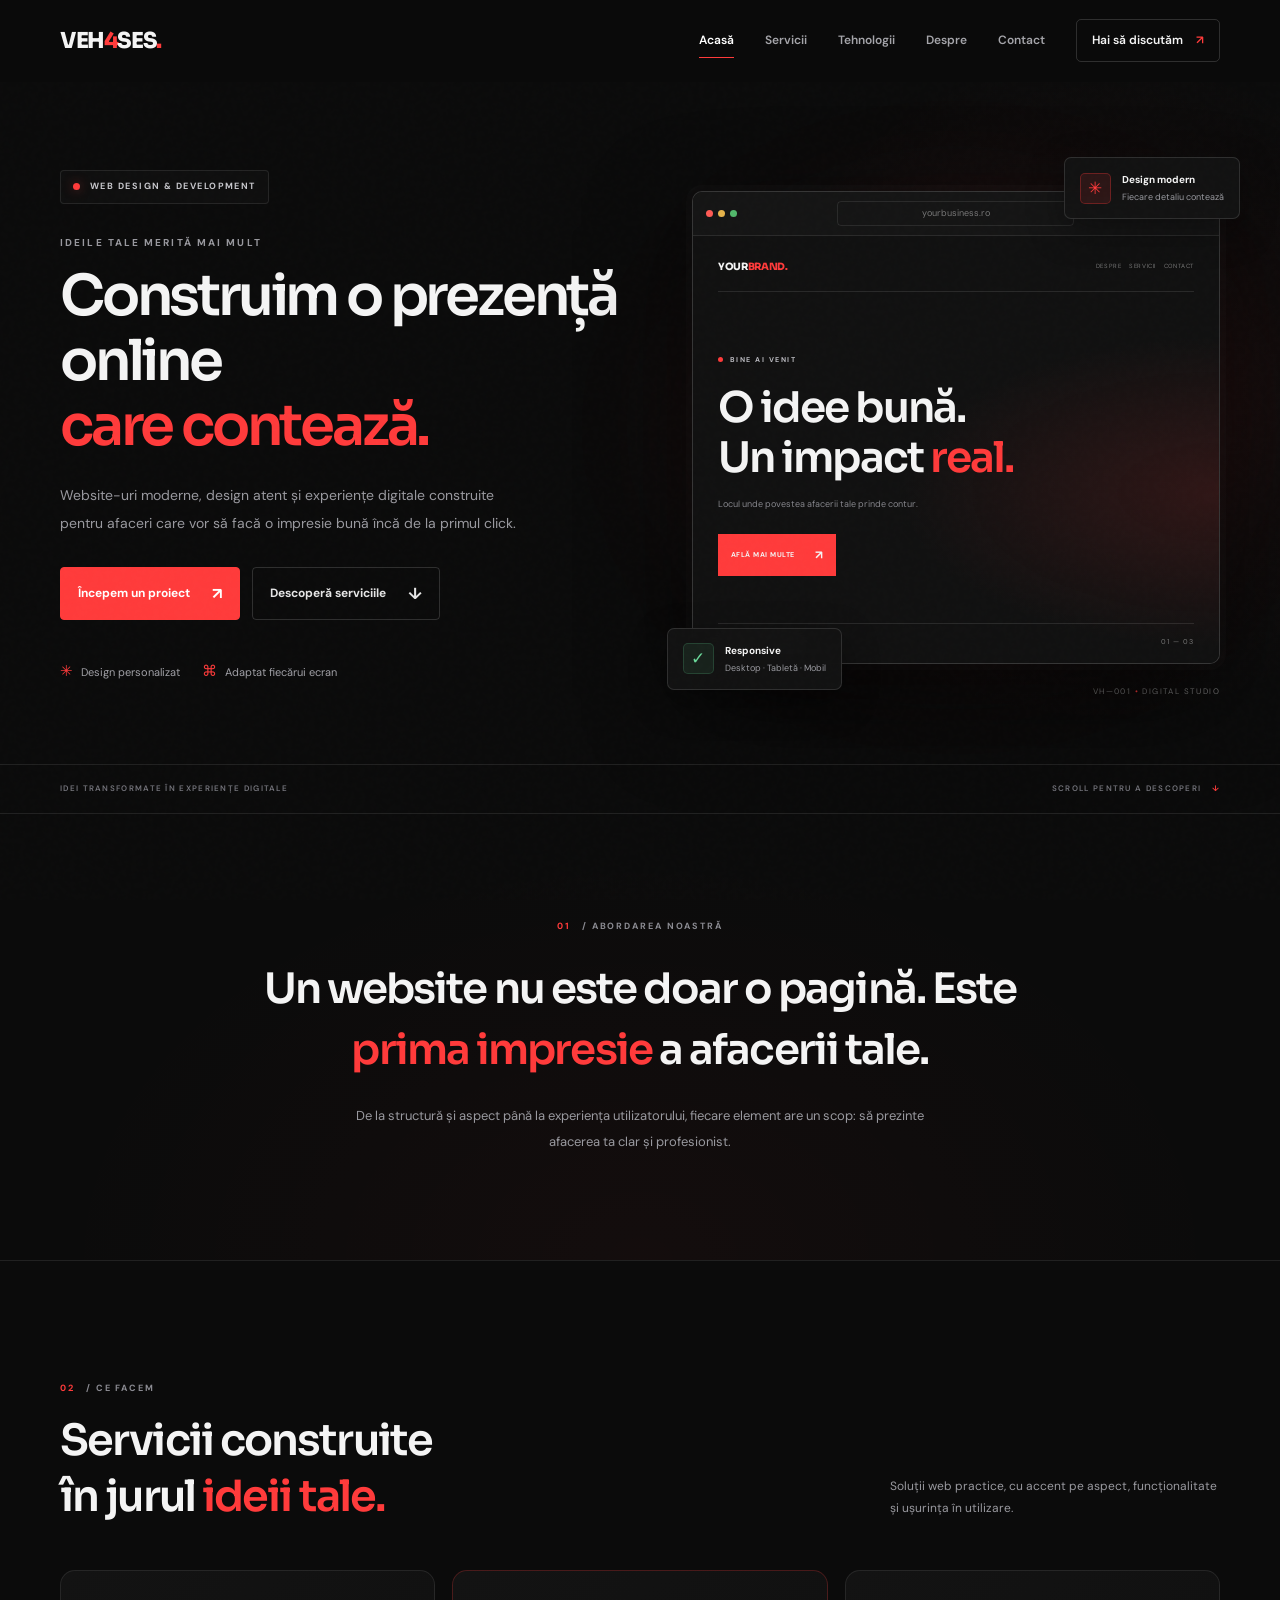
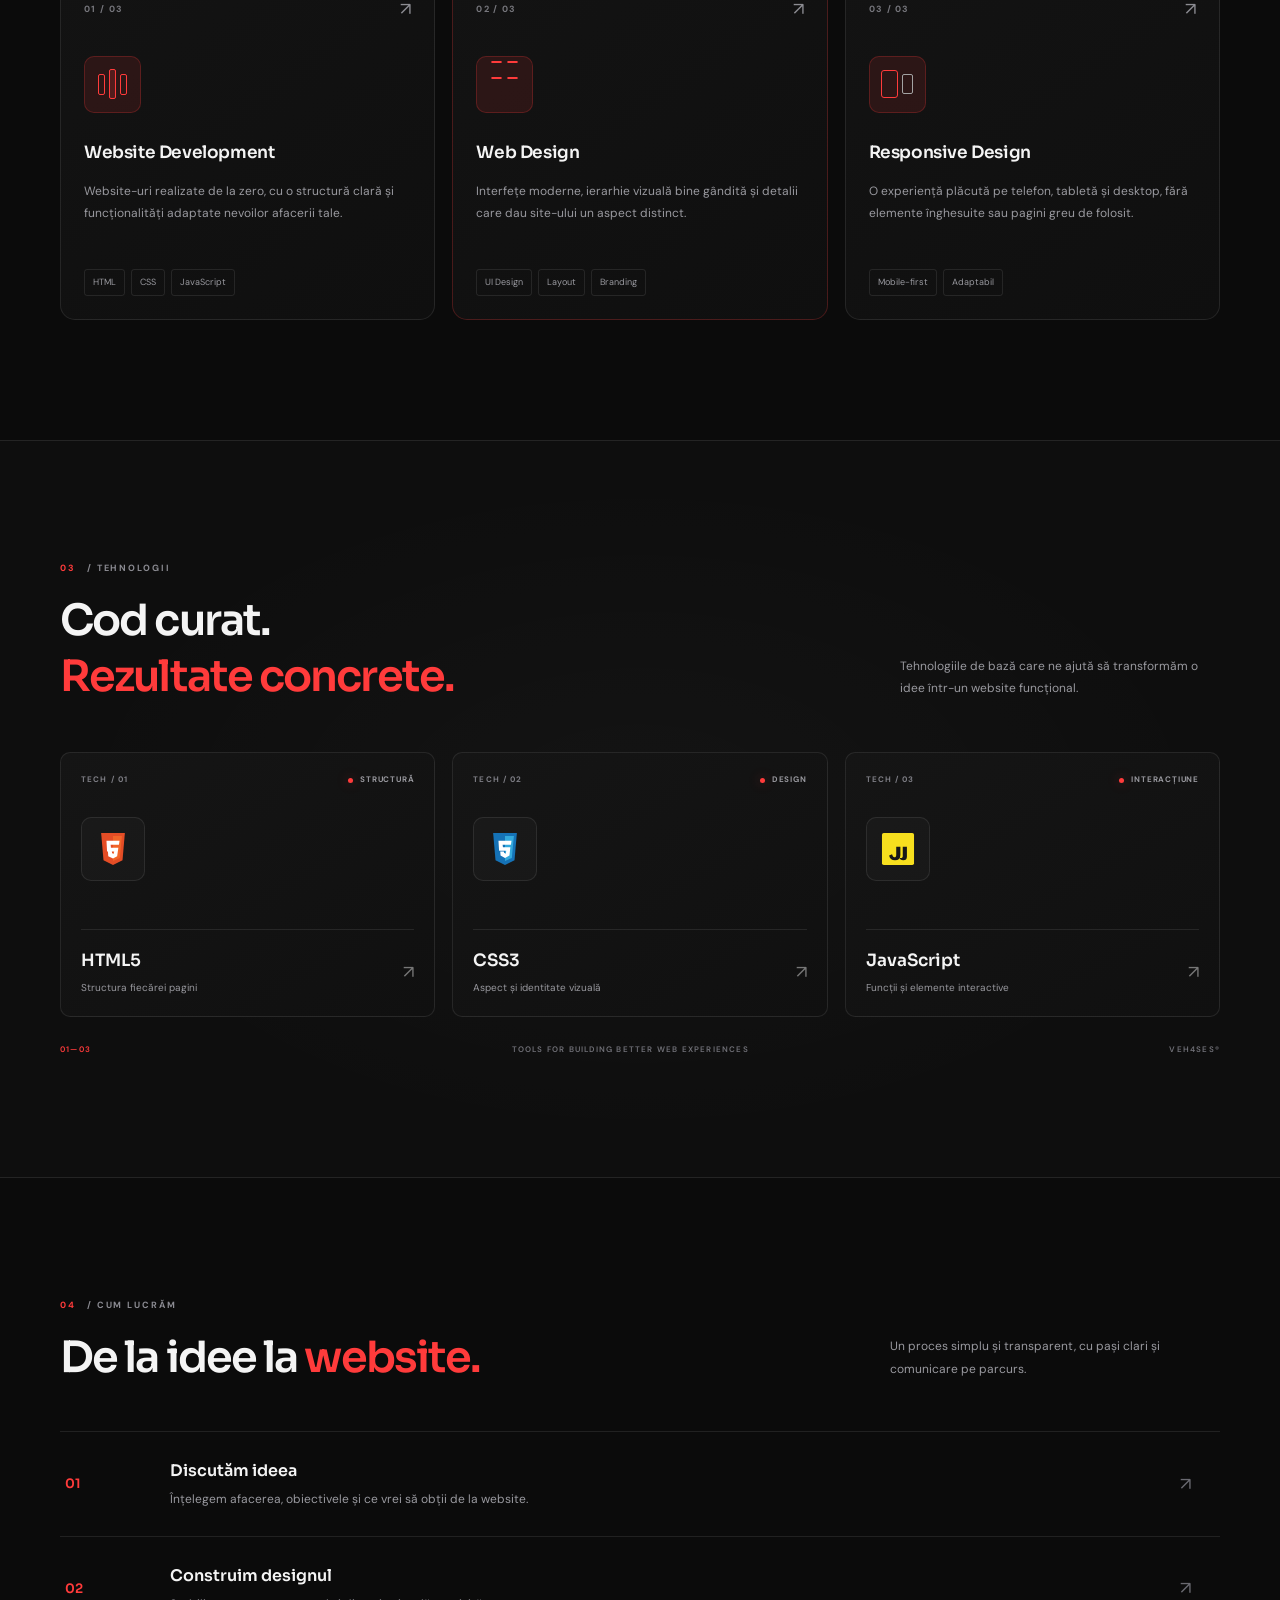
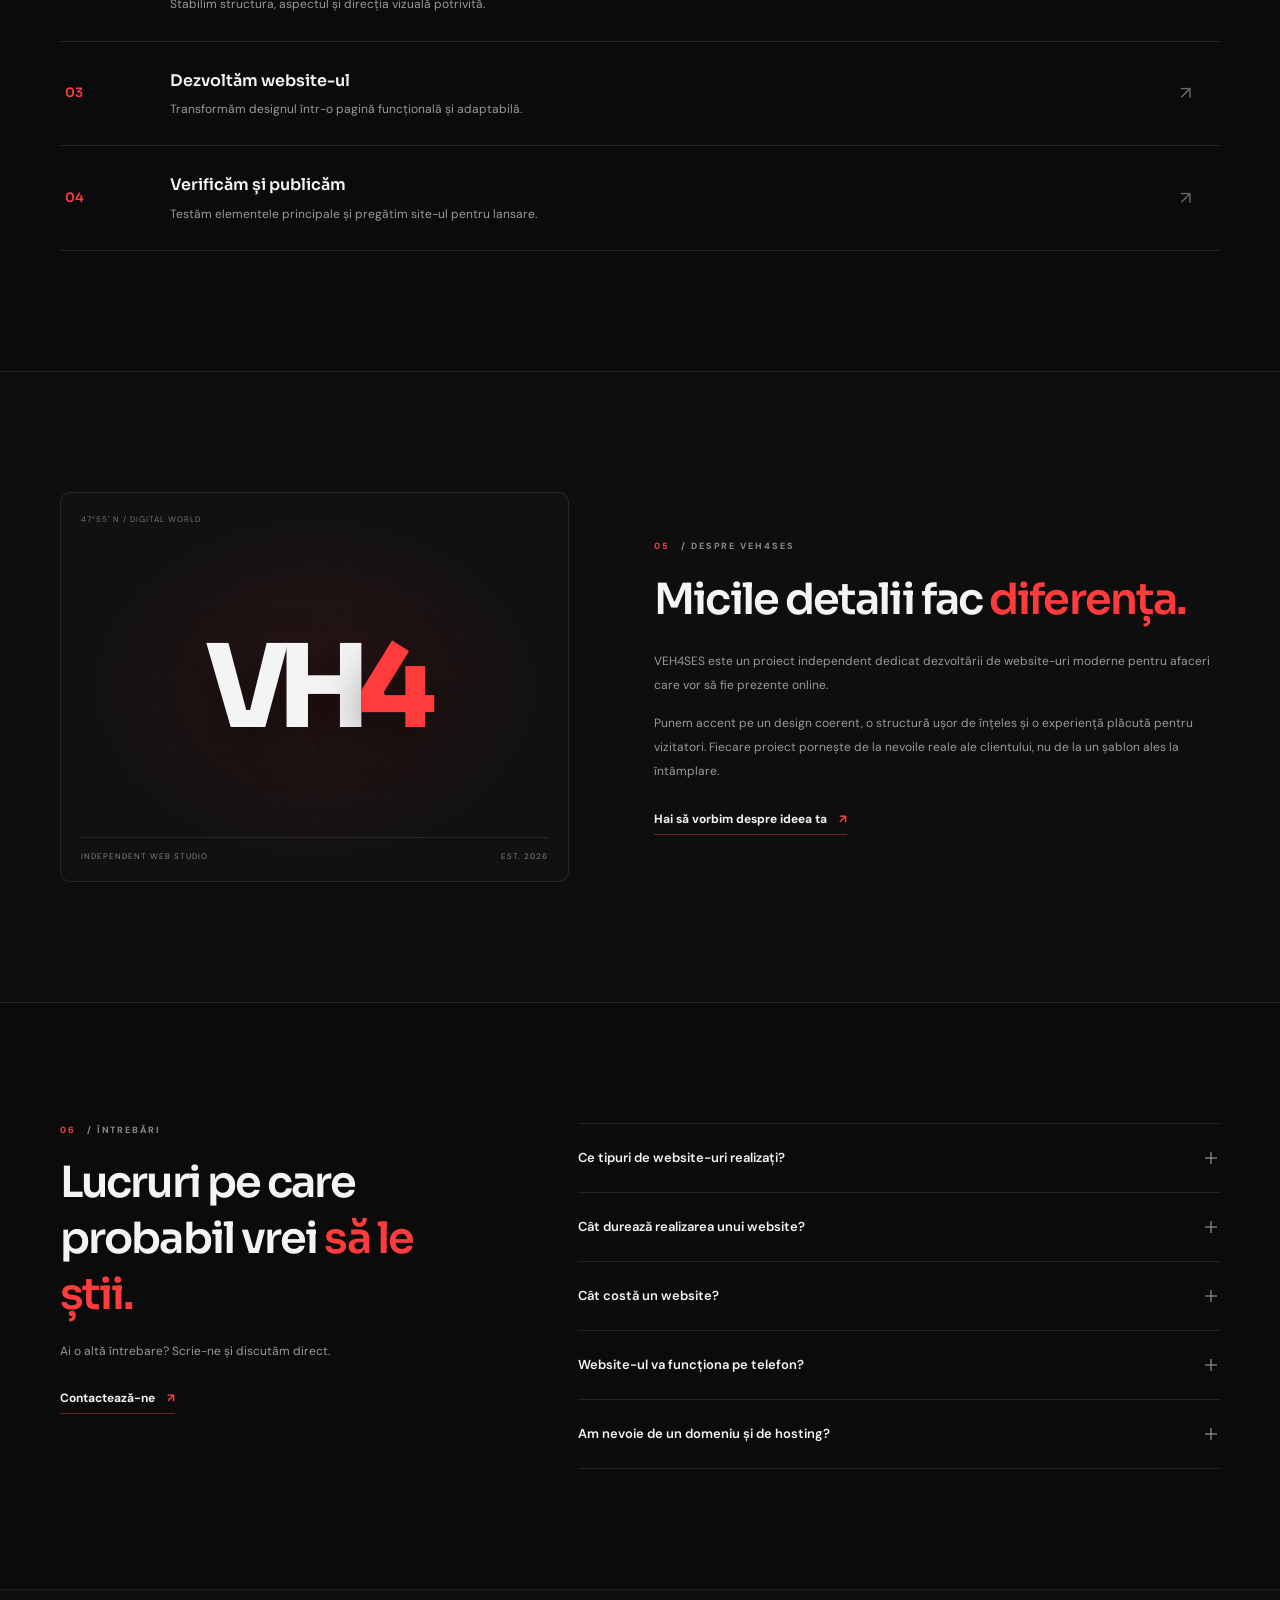
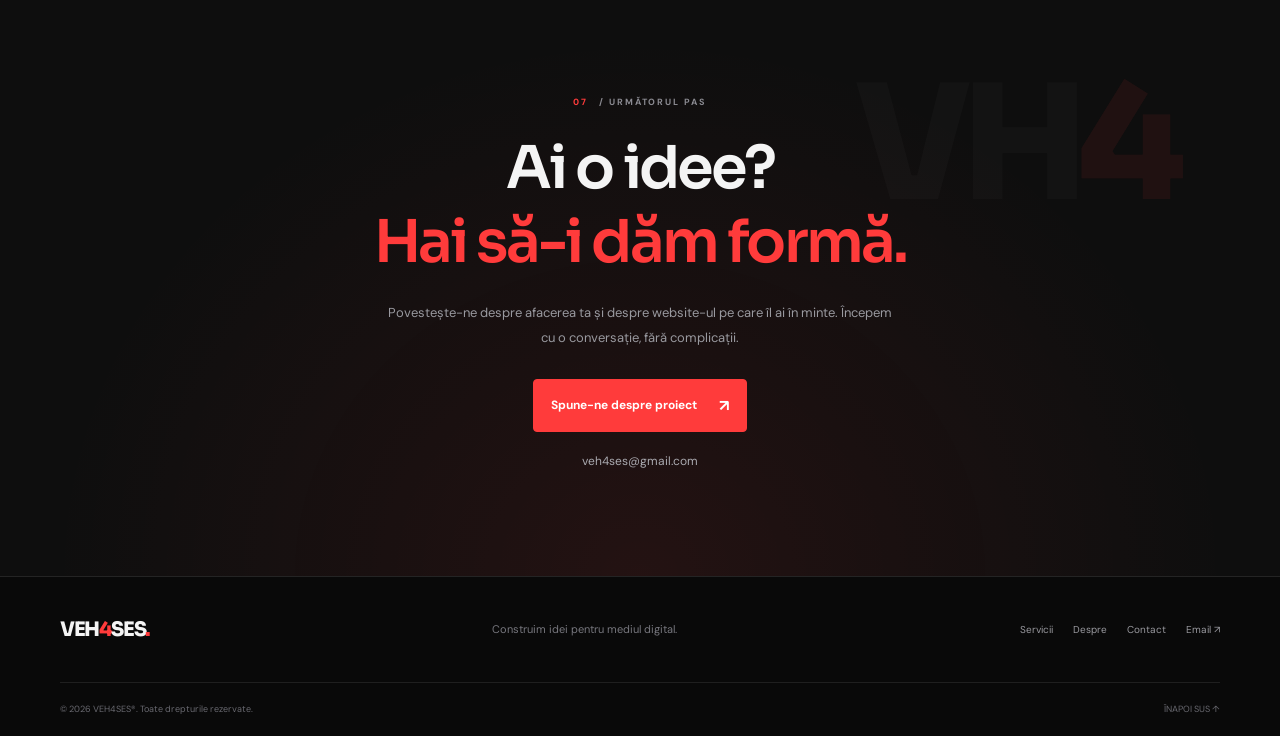
==== commit 6f095683: "Rebuild JavaScript interactions for the VEH4SES website" ====
--- a/index.html
+++ b/index.html
@@ -2,568 +2,459 @@
 <!DOCTYPE html>
 <html lang="ro">
 <head>
-    <meta charset="UTF-8">
-    <meta name="viewport" content="width=device-width, initial-scale=1.0">
-
-    <meta name="theme-color" content="#0b0b0b">
-    <meta name="description" content="VEH4SES® — realizare de site-uri moderne, responsive și interactive pentru afaceri.">
-
-    <title>VEH4SES® — Web Design & Development</title>
-
-    <link rel="preconnect" href="https://fonts.googleapis.com">
-    <link rel="preconnect" href="https://fonts.gstatic.com" crossorigin>
-    <link href="https://fonts.googleapis.com/css2?family=Inter:wght@400;500;600;700;800&display=swap" rel="stylesheet">
-
-    <link rel="stylesheet" href="style.css">
-    <script src="script.js" defer></script>
+  <meta charset="UTF-8">
+  <meta name="viewport" content="width=device-width, initial-scale=1.0">
+  <meta name="theme-color" content="#0b0b0b">
+  <meta name="description" content="VEH4SES® creează website-uri moderne, rapide și responsive pentru afaceri care vor să se remarce online.">
+  <meta name="author" content="VEH4SES">
+  <title>VEH4SES® — Web Design & Development</title>
+
+  <link rel="preconnect" href="https://fonts.googleapis.com">
+  <link rel="preconnect" href="https://fonts.gstatic.com" crossorigin>
+  <link href="https://fonts.googleapis.com/css2?family=DM+Sans:wght@400;500;600;700&family=Sora:wght@400;500;600;700;800&display=swap" rel="stylesheet">
+  <link rel="stylesheet" href="style.css">
+  <script src="script.js" defer></script>
 </head>
 
 <body>
-
-    <!-- NAVBAR -->
-    <header class="navbar">
-        <a href="#home" class="brand" aria-label="VEH4SES — Acasă">
-            VEH<span>4</span>SES<span class="brand-dot">.</span>
-        </a>
-
-        <nav class="nav-menu" id="nav-menu" aria-label="Navigare principală">
-            <a href="#home">Acasă</a>
-            <a href="#services">Servicii</a>
-            <a href="#technologies">Tehnologii</a>
-            <a href="#about">Despre mine</a>
-            <a href="#contact">Contact</a>
-        </nav>
-
-        <a href="#contact" class="nav-cta">Hai să discutăm <span>↗</span></a>
-
-        <button
-            class="menu-toggle"
-            type="button"
-            aria-label="Deschide meniul"
-            aria-controls="nav-menu"
-            aria-expanded="false"
-        >
-            <span></span>
-            <span></span>
-        </button>
-    </header>
-
-
-    <main>
-
-        <!-- HERO -->
-        <section class="hero" id="home">
-            <div class="hero-content reveal">
-                <div class="hero-badge">
-                    <span class="status-dot"></span>
-                    WEB DESIGN & DEVELOPMENT
-                </div>
-
-                <h1>
-                    Idei transformate<br>
-                    în experiențe <span>digitale.</span>
-                </h1>
-
-                <p class="hero-description">
-                    Construiesc site-uri moderne, rapide și interactive
-                    care ajută afacerile să aibă o prezență online mai bună.
-                </p>
-
-                <div class="hero-actions">
-                    <a href="#contact" class="btn-primary">
-                        Începem un proiect <span>↗</span>
-                    </a>
-
-                    <a href="#services" class="btn-secondary">
-                        Descoperă serviciile <span>↓</span>
-                    </a>
-                </div>
-
-                <div class="hero-meta">
-                    <span><span class="status-dot"></span> Disponibil pentru proiecte</span>
-                    <span>RO · Remote</span>
-                </div>
-            </div>
-
-            <div class="hero-visual reveal">
-                <div class="hero-glow"></div>
-
-                <div class="hero-window">
-                    <div class="window-header">
-                        <div class="window-dots">
-                            <span></span>
-                            <span></span>
-                            <span></span>
-                        </div>
-                        <span class="window-label">veh4ses.dev</span>
-                        <span class="window-lock">●</span>
-                    </div>
-
-                    <div class="window-content">
-                        <span class="code-comment">// O idee. Un plan. Un site.</span>
-
-                        <div class="code-line">
-                            <span class="code-purple">const</span>
-                            <span class="code-blue"> proiect</span>
-                            <span> = {</span>
-                        </div>
-
-                        <div class="code-line code-indent">
-                            <span class="code-red">design</span><span>: </span>
-                            <span class="code-green">"modern"</span><span>,</span>
-                        </div>
-
-                        <div class="code-line code-indent">
-                            <span class="code-red">performanta</span><span>: </span>
-                            <span class="code-green">"rapidă"</span><span>,</span>
-                        </div>
-
-                        <div class="code-line code-indent">
-                            <span class="code-red">experienta</span><span>: </span>
-                            <span class="code-green">"intuitivă"</span>
-                        </div>
-
-                        <div class="code-line"><span>};</span></div>
-
-                        <div class="code-result">
-                            <span class="result-icon">✓</span>
-                            <div>
-                                <strong>Pregătit pentru web.</strong>
-                                <span>De la concept la experiență.</span>
-                            </div>
-                        </div>
-                    </div>
-
-                    <div class="window-footer">
-                        <span><span class="status-dot"></span> All systems ready</span>
-                        <span>VEH4SES®</span>
-                    </div>
-                </div>
-            </div>
-        </section>
-
-
-        <!-- INTRO -->
-        <section class="intro reveal">
-            <span class="section-label">01 / ABORDARE</span>
-
+  <div class="page-noise" aria-hidden="true"></div>
+
+  <header class="navbar">
+    <div class="container nav-container">
+      <a class="brand" href="#home" aria-label="VEH4SES — Acasă">
+        VEH<span>4</span>SES<span class="brand-dot">.</span>
+      </a>
+
+      <button class="menu-toggle" type="button" aria-label="Deschide meniul" aria-controls="nav-menu" aria-expanded="false">
+        <span></span>
+        <span></span>
+      </button>
+
+      <nav class="nav-menu" id="nav-menu" aria-label="Navigare principală">
+        <a href="#home">Acasă</a>
+        <a href="#services">Servicii</a>
+        <a href="#technologies">Tehnologii</a>
+        <a href="#about">Despre</a>
+        <a href="#contact">Contact</a>
+        <a class="nav-cta" href="#contact">Hai să discutăm <span>↗</span></a>
+      </nav>
+    </div>
+  </header>
+
+  <main>
+    <section class="hero" id="home">
+      <div class="container hero-grid">
+        <div class="hero-content">
+          <div class="hero-badge">
+            <span class="status-dot"></span>
+            WEB DESIGN & DEVELOPMENT
+          </div>
+
+          <p class="eyebrow">IDEILE TALE MERITĂ MAI MULT</p>
+
+          <h1>Construim o prezență online <span class="text-accent">care contează.</span></h1>
+
+          <p class="hero-description">
+            Website-uri moderne, design atent și experiențe digitale construite
+            pentru afaceri care vor să facă o impresie bună încă de la primul click.
+          </p>
+
+          <div class="hero-actions">
+            <a class="btn btn-primary" href="#contact">
+              Începem un proiect <span>↗</span>
+            </a>
+            <a class="btn btn-secondary" href="#services">
+              Descoperă serviciile <span>↓</span>
+            </a>
+          </div>
+
+          <div class="hero-meta">
+            <div class="meta-item">
+              <span class="meta-symbol">✳</span>
+              <span>Design personalizat</span>
+            </div>
+            <div class="meta-item">
+              <span class="meta-symbol">⌘</span>
+              <span>Adaptat fiecărui ecran</span>
+            </div>
+          </div>
+        </div>
+
+        <div class="hero-visual" aria-label="Previzualizare conceptuală a unui website">
+          <div class="visual-glow"></div>
+
+          <div class="hero-window">
+            <div class="window-header">
+              <div class="window-dots" aria-hidden="true">
+                <span></span><span></span><span></span>
+              </div>
+              <div class="window-address">yourbusiness.ro</div>
+              <div class="window-menu">•••</div>
+            </div>
+
+            <div class="mock-site">
+              <div class="mock-nav">
+                <span class="mock-logo">YOUR<span>BRAND.</span></span>
+                <span class="mock-nav-links">DESPRE &nbsp; SERVICII &nbsp; CONTACT</span>
+              </div>
+
+              <div class="mock-content">
+                <span class="mock-label"><i></i> BINE AI VENIT</span>
+                <h2>O idee bună.<br>Un impact <span>real.</span></h2>
+                <p>Locul unde povestea afacerii tale prinde contur.</p>
+                <div class="mock-button">AFLĂ MAI MULTE <span>↗</span></div>
+              </div>
+
+              <div class="mock-bottom">
+                <span>DESIGN CU INTENȚIE</span>
+                <span>01 — 03</span>
+              </div>
+            </div>
+          </div>
+
+          <div class="floating-card floating-card-top">
+            <span class="floating-icon">✳</span>
+            <div>
+              <strong>Design modern</strong>
+              <small>Fiecare detaliu contează</small>
+            </div>
+          </div>
+
+          <div class="floating-card floating-card-bottom">
+            <span class="floating-check">✓</span>
+            <div>
+              <strong>Responsive</strong>
+              <small>Desktop · Tabletă · Mobil</small>
+            </div>
+          </div>
+
+          <div class="visual-index">VH—001 <span>•</span> DIGITAL STUDIO</div>
+        </div>
+      </div>
+
+      <div class="hero-bottom-line">
+        <div class="container hero-bottom-inner">
+          <span>IDEI TRANSFORMATE ÎN EXPERIENȚE DIGITALE</span>
+          <a href="#intro">SCROLL PENTRU A DESCOPERI <span>↓</span></a>
+        </div>
+      </div>
+    </section>
+
+    <section class="intro section" id="intro">
+      <div class="container intro-content">
+        <p class="section-kicker"><span>01</span> / ABORDAREA NOASTRĂ</p>
+        <h2>Un website nu este doar o pagină. Este <span>prima impresie</span> a afacerii tale.</h2>
+        <p class="intro-description">
+          De la structură și aspect până la experiența utilizatorului,
+          fiecare element are un scop: să prezinte afacerea ta clar și profesionist.
+        </p>
+      </div>
+    </section>
+
+    <section class="services section" id="services">
+      <div class="container">
+        <div class="section-heading">
+          <div>
+            <p class="section-kicker"><span>02</span> / CE FACEM</p>
+            <h2>Servicii construite<br>în jurul <span>ideii tale.</span></h2>
+          </div>
+          <p class="heading-description">
+            Soluții web practice, cu accent pe aspect, funcționalitate și ușurința în utilizare.
+          </p>
+        </div>
+
+        <div class="services-grid">
+          <article class="service-card">
+            <div class="service-card-top">
+              <span class="service-number">01 / 03</span>
+              <span class="service-icon" aria-hidden="true">↗</span>
+            </div>
+            <div class="service-symbol symbol-layout" aria-hidden="true">
+              <span></span><span></span><span></span>
+            </div>
+            <h3>Website Development</h3>
             <p>
-                Un site bun nu înseamnă doar cum arată.
-                Înseamnă <span>claritate, funcționalitate</span> și o experiență
-                care îi face pe oameni să rămână.
+              Website-uri realizate de la zero, cu o structură clară și
+              funcționalități adaptate nevoilor afacerii tale.
             </p>
-        </section>
-
-
-        <!-- SERVICES -->
-        <section class="services" id="services">
-            <div class="section-heading reveal">
-                <span class="section-label">02 / SERVICII</span>
-
-                <h2>
-                    Ce pot face<br>
-                    pentru <span>afacerea ta.</span>
-                </h2>
-
-                <p>
-                    Soluții web adaptate obiectivelor tale, fără elemente inutile.
-                </p>
-            </div>
-
-            <div class="services-grid">
-
-                <article class="service-card reveal">
-                    <span class="service-number">01</span>
-                    <div class="service-icon" aria-hidden="true">↗</div>
-
-                    <h3>Website-uri de prezentare</h3>
-
-                    <p>
-                        Un site care prezintă afacerea, serviciile și informațiile
-                        importante într-un mod clar și profesionist.
-                    </p>
-
-                    <span class="service-tag">Prezență online</span>
-                </article>
-
-                <article class="service-card reveal">
-                    <span class="service-number">02</span>
-                    <div class="service-icon" aria-hidden="true">⌘</div>
-
-                    <h3>Design modern</h3>
-
-                    <p>
-                        Interfațe atent construite, cu o structură logică,
-                        aspect coerent și atenție la detalii.
-                    </p>
-
-                    <span class="service-tag">UI & experiență</span>
-                </article>
-
-                <article class="service-card reveal">
-                    <span class="service-number">03</span>
-                    <div class="service-icon" aria-hidden="true">⤢</div>
-
-                    <h3>Design responsive</h3>
-
-                    <p>
-                        Pagini care se adaptează la ecrane de telefon,
-                        tabletă și desktop.
-                    </p>
-
-                    <span class="service-tag">Mobile friendly</span>
-                </article>
-
-            </div>
-        </section>
-
-
-        <!-- TECHNOLOGIES -->
-        <section class="technologies" id="technologies">
-            <div class="tech-container">
-
-                <div class="tech-heading reveal">
-                    <span class="tech-eyebrow">
-                        <span class="tech-eyebrow-dot"></span>
-                        03 / TEHNOLOGII
-                    </span>
-
-                    <h2>
-                        Built with the right <span>tools.</span>
-                    </h2>
-
-                    <p>
-                        Tehnologiile pe care le folosesc pentru a construi
-                        experiențe web moderne, de la structură până la interactivitate.
-                    </p>
-                </div>
-
-                <div class="tech-grid">
-
-                    <!-- HTML5 -->
-                    <article class="tech-card" data-tech="html">
-                        <div class="tech-card-top">
-                            <div class="tech-icon html-icon" aria-hidden="true">
-                                <svg viewBox="0 0 64 64" fill="none">
-                                    <path d="M11 5H53L49 52L32 59L15 52L11 5Z"
-                                          fill="currentColor" opacity=".15"/>
-                                    <path d="M11 5H53L49 52L32 59L15 52L11 5Z"
-                                          stroke="currentColor" stroke-width="3"
-                                          stroke-linejoin="round"/>
-                                    <path d="M21 19H44L43 27H22L23 35H42L41 44L32 47L23 44L22 39"
-                                          stroke="currentColor" stroke-width="3"
-                                          stroke-linecap="round" stroke-linejoin="round"/>
-                                </svg>
-                            </div>
-
-                            <span class="tech-index">01</span>
-                        </div>
-
-                        <h3>HTML5</h3>
-                        <span class="tech-role">STRUCTURE</span>
-
-                        <p>
-                            Structura de bază a fiecărui site. Organizez
-                            conținutul pentru o pagină clară și bine definită.
-                        </p>
-
-                        <div class="tech-card-bottom">
-                            <span class="tech-status"></span>
-                            <span>Structură web</span>
-                        </div>
-                    </article>
-
-
-                    <!-- CSS3 -->
-                    <article class="tech-card" data-tech="css">
-                        <div class="tech-card-top">
-                            <div class="tech-icon css-icon" aria-hidden="true">
-                                <svg viewBox="0 0 64 64" fill="none">
-                                    <path d="M11 5H53L49 52L32 59L15 52L11 5Z"
-                                          fill="currentColor" opacity=".15"/>
-                                    <path d="M11 5H53L49 52L32 59L15 52L11 5Z"
-                                          stroke="currentColor" stroke-width="3"
-                                          stroke-linejoin="round"/>
-                                    <path d="M22 19H44L43 27H25L26 34H42L41 44L32 47L23 44L22 39"
-                                          stroke="currentColor" stroke-width="3"
-                                          stroke-linecap="round" stroke-linejoin="round"/>
-                                </svg>
-                            </div>
-
-                            <span class="tech-index">02</span>
-                        </div>
-
-                        <h3>CSS3</h3>
-                        <span class="tech-role">DESIGN</span>
-
-                        <p>
-                            Culori, tipografie, animații și layout-uri care
-                            dau fiecărui proiect identitate vizuală.
-                        </p>
-
-                        <div class="tech-card-bottom">
-                            <span class="tech-status"></span>
-                            <span>Stil și design</span>
-                        </div>
-                    </article>
-
-
-                    <!-- JAVASCRIPT -->
-                    <article class="tech-card" data-tech="javascript">
-                        <div class="tech-card-top">
-                            <div class="tech-icon js-icon" aria-hidden="true">
-                                <svg viewBox="0 0 64 64" fill="none">
-                                    <rect x="7" y="7" width="50" height="50"
-                                          rx="5" fill="currentColor" opacity=".15"/>
-                                    <rect x="7" y="7" width="50" height="50"
-                                          rx="5" stroke="currentColor" stroke-width="3"/>
-                                    <path d="M35 20V40C35 45 32 48 27 48C23 48 20 46 18 43"
-                                          stroke="currentColor" stroke-width="4"
-                                          stroke-linecap="round"/>
-                                    <path d="M43 34C45 31 50 31 52 34C55 38 49 40 46 42C43 44 44 47 48 47C50 47 52 46 53 44"
-                                          stroke="currentColor" stroke-width="3"
-                                          stroke-linecap="round"/>
-                                </svg>
-                            </div>
-
-                            <span class="tech-index">03</span>
-                        </div>
-
-                        <h3>JavaScript</h3>
-                        <span class="tech-role">INTERACTIVITY</span>
-
-                        <p>
-                            Interacțiuni, meniuri, animații și funcționalități
-                            care fac site-ul mai dinamic.
-                        </p>
-
-                        <div class="tech-card-bottom">
-                            <span class="tech-status"></span>
-                            <span>Funcționalitate</span>
-                        </div>
-                    </article>
-
-                </div>
-
-                <div class="tech-footer">
-                    <span class="tech-footer-line"></span>
-                    <p>Structură. Design. Interactivitate.</p>
-                    <span class="tech-footer-line"></span>
-                </div>
-
-            </div>
-        </section>
-
-
-        <!-- PROCESS -->
-        <section class="process" id="process">
-            <div class="section-heading reveal">
-                <span class="section-label">04 / PROCES</span>
-
-                <h2>
-                    De la idee<br>
-                    la <span>rezultat.</span>
-                </h2>
-
-                <p>
-                    Un proces simplu, cu pași clari și comunicare pe parcurs.
-                </p>
-            </div>
-
-            <div class="process-list">
-
-                <article class="process-step reveal">
-                    <span class="process-number">01</span>
-                    <div>
-                        <h3>Discutăm ideea</h3>
-                        <p>Stabilim ce ai nevoie și ce vrei să obții prin site.</p>
-                    </div>
-                    <span class="process-arrow">↗</span>
-                </article>
-
-                <article class="process-step reveal">
-                    <span class="process-number">02</span>
-                    <div>
-                        <h3>Construim structura</h3>
-                        <p>Organizăm paginile, conținutul și direcția vizuală.</p>
-                    </div>
-                    <span class="process-arrow">↗</span>
-                </article>
-
-                <article class="process-step reveal">
-                    <span class="process-number">03</span>
-                    <div>
-                        <h3>Dezvoltăm site-ul</h3>
-                        <p>Transformăm planul într-un site funcțional și responsive.</p>
-                    </div>
-                    <span class="process-arrow">↗</span>
-                </article>
-
-                <article class="process-step reveal">
-                    <span class="process-number">04</span>
-                    <div>
-                        <h3>Verificăm și livrăm</h3>
-                        <p>Testăm paginile și verificăm experiența pe diferite ecrane.</p>
-                    </div>
-                    <span class="process-arrow">↗</span>
-                </article>
-
-            </div>
-        </section>
-
-
-        <!-- ABOUT -->
-        <section class="about" id="about">
-            <div class="about-content reveal">
-                <span class="section-label">05 / DESPRE VEH4SES</span>
-
-                <h2>
-                    Mai mult decât<br>
-                    o simplă <span>pagină web.</span>
-                </h2>
-
-                <p>
-                    VEH4SES este proiectul meu dedicat dezvoltării web.
-                    Îmi place să construiesc site-uri cu un aspect distinct,
-                    navigare intuitivă și atenție la fiecare detaliu.
-                </p>
-
-                <p>
-                    Fiecare proiect începe cu o idee și se dezvoltă în jurul
-                    nevoilor reale ale afacerii pentru care este creat.
-                </p>
-
-                <a href="#contact" class="text-link">
-                    Hai să vorbim despre proiectul tău <span>↗</span>
-                </a>
-            </div>
-
-            <div class="about-visual reveal">
-                <div class="about-mark">
-                    <span>V<span class="mark-red">/</span>4</span>
-                    <span class="about-mark-caption">DESIGNED WITH INTENT</span>
-                </div>
-            </div>
-        </section>
-
-
-        <!-- FAQ -->
-        <section class="faq" id="faq">
-            <div class="section-heading reveal">
-                <span class="section-label">06 / ÎNTREBĂRI</span>
-
-                <h2>
-                    Întrebări<br>
-                    <span>frecvente.</span>
-                </h2>
-            </div>
-
-            <div class="faq-list">
-
-                <details class="faq-item reveal">
-                    <summary>
-                        Pentru ce tipuri de afaceri poți face un site?
-                        <span>+</span>
-                    </summary>
-                    <p>
-                        Pot realiza site-uri de prezentare pentru afaceri locale,
-                        săli de fitness, saloane, magazine, servicii și alte proiecte
-                        care au nevoie de o prezență online.
-                    </p>
-                </details>
-
-                <details class="faq-item reveal">
-                    <summary>
-                        Site-ul va funcționa și pe telefon?
-                        <span>+</span>
-                    </summary>
-                    <p>
-                        Da. Site-ul este conceput să se adapteze la dimensiunea
-                        ecranului, astfel încât să poată fi folosit atât pe telefon,
-                        cât și pe tabletă sau calculator.
-                    </p>
-                </details>
-
-                <details class="faq-item reveal">
-                    <summary>
-                        Cum începem un proiect?
-                        <span>+</span>
-                    </summary>
-                    <p>
-                        Îmi poți trimite un mesaj cu câteva detalii despre afacerea ta,
-                        ce tip de site îți dorești și ce funcționalități ai în vedere.
-                    </p>
-                </details>
-
-                <details class="faq-item reveal">
-                    <summary>
-                        Cât durează realizarea unui site?
-                        <span>+</span>
-                    </summary>
-                    <p>
-                        Durata depinde de dimensiunea proiectului, de conținut și
-                        de funcționalitățile necesare. Termenul îl stabilim după
-                        ce discutăm cerințele.
-                    </p>
-                </details>
-
-            </div>
-        </section>
-
-
-        <!-- CONTACT -->
-        <section class="contact" id="contact">
-            <div class="contact-inner reveal">
-                <span class="section-label">07 / CONTACT</span>
-
-                <h2>
-                    Ai o idee?<br>
-                    Hai s-o facem <span>realitate.</span>
-                </h2>
-
-                <p>
-                    Povestește-mi puțin despre afacerea ta și despre site-ul
-                    pe care vrei să-l construiești.
-                </p>
-
-                <a
-                    href="mailto:veh4ses@gmail.com?subject=Proiect%20website%20-%20VEH4SES"
-                    class="btn-primary"
-                >
-                    Trimite un e-mail <span>↗</span>
-                </a>
-
-                <span class="contact-note">
-                    Răspund cât de curând posibil.
-                </span>
-            </div>
-        </section>
-
-    </main>
-
-
-    <!-- FOOTER -->
-    <footer class="footer">
-        <a href="#home" class="brand">
-            VEH<span>4</span>SES<span class="brand-dot">.</span>
-        </a>
-
-        <p>Web design & development.</p>
-
+            <div class="service-tags">
+              <span>HTML</span><span>CSS</span><span>JavaScript</span>
+            </div>
+          </article>
+
+          <article class="service-card service-card-featured">
+            <div class="service-card-top">
+              <span class="service-number">02 / 03</span>
+              <span class="service-icon" aria-hidden="true">↗</span>
+            </div>
+            <div class="service-symbol symbol-design" aria-hidden="true">
+              <span></span><span></span><span></span><span></span>
+            </div>
+            <h3>Web Design</h3>
+            <p>
+              Interfețe moderne, ierarhie vizuală bine gândită și detalii
+              care dau site-ului un aspect distinct.
+            </p>
+            <div class="service-tags">
+              <span>UI Design</span><span>Layout</span><span>Branding</span>
+            </div>
+          </article>
+
+          <article class="service-card">
+            <div class="service-card-top">
+              <span class="service-number">03 / 03</span>
+              <span class="service-icon" aria-hidden="true">↗</span>
+            </div>
+            <div class="service-symbol symbol-responsive" aria-hidden="true">
+              <span></span><span></span>
+            </div>
+            <h3>Responsive Design</h3>
+            <p>
+              O experiență plăcută pe telefon, tabletă și desktop,
+              fără elemente înghesuite sau pagini greu de folosit.
+            </p>
+            <div class="service-tags">
+              <span>Mobile-first</span><span>Adaptabil</span>
+            </div>
+          </article>
+        </div>
+      </div>
+    </section>
+
+    <section class="technologies section" id="technologies">
+      <div class="container tech-container">
+        <div class="tech-heading">
+          <div>
+            <p class="section-kicker"><span>03</span> / TEHNOLOGII</p>
+            <h2>Cod curat.<br><span>Rezultate concrete.</span></h2>
+          </div>
+          <p>
+            Tehnologiile de bază care ne ajută să transformăm o idee
+            într-un website funcțional.
+          </p>
+        </div>
+
+        <div class="tech-grid">
+          <article class="tech-card" data-tech="html">
+            <div class="tech-card-top">
+              <span class="tech-index">TECH / 01</span>
+              <span class="tech-status"><i></i> STRUCTURĂ</span>
+            </div>
+            <div class="tech-icon html-icon" aria-hidden="true">
+              <svg viewBox="0 0 64 64" fill="none">
+                <path d="M12 5H52L48 51L32 59L16 51L12 5Z" fill="#E44D26"/>
+                <path d="M32 10H47L43.5 47L32 52V10Z" fill="#F16529"/>
+                <path d="M21 18H43L42 25H28L28.5 30H41L39 44L32 48L24 44L23.5 36H30L30.5 39L33.5 40L34 36H22L21 18Z" fill="#fff"/>
+              </svg>
+            </div>
+            <div class="tech-card-bottom">
+              <div><h3>HTML5</h3><p>Structura fiecărei pagini</p></div>
+              <span class="tech-arrow">↗</span>
+            </div>
+          </article>
+
+          <article class="tech-card" data-tech="css">
+            <div class="tech-card-top">
+              <span class="tech-index">TECH / 02</span>
+              <span class="tech-status"><i></i> DESIGN</span>
+            </div>
+            <div class="tech-icon css-icon" aria-hidden="true">
+              <svg viewBox="0 0 64 64" fill="none">
+                <path d="M12 5H52L48 51L32 59L16 51L12 5Z" fill="#1572B6"/>
+                <path d="M32 10H47L43.5 47L32 52V10Z" fill="#33A9DC"/>
+                <path d="M21 18H43L42 25H28L28.5 29H41L39.5 43L32 47L24.5 43L24 36H30L30.5 38.5L33.5 40L34 35H22L21 18Z" fill="#fff"/>
+              </svg>
+            </div>
+            <div class="tech-card-bottom">
+              <div><h3>CSS3</h3><p>Aspect și identitate vizuală</p></div>
+              <span class="tech-arrow">↗</span>
+            </div>
+          </article>
+
+          <article class="tech-card" data-tech="javascript">
+            <div class="tech-card-top">
+              <span class="tech-index">TECH / 03</span>
+              <span class="tech-status"><i></i> INTERACȚIUNE</span>
+            </div>
+            <div class="tech-icon js-icon" aria-hidden="true">
+              <svg viewBox="0 0 64 64" fill="none">
+                <rect x="5" y="5" width="54" height="54" rx="3" fill="#F7DF1E"/>
+                <path d="M34 46C35 49 37 51 41 51C45 51 47 49 47 45V28H40V44C40 46 39 47 37 47C35 47 34 46 33 44L34 46Z" fill="#171717"/>
+                <path d="M17 43C18 48 21 51 27 51C33 51 36 48 36 42V28H29V42C29 45 28 46 26 46C24 46 23 44 22 41L17 43Z" fill="#171717"/>
+              </svg>
+            </div>
+            <div class="tech-card-bottom">
+              <div><h3>JavaScript</h3><p>Funcții și elemente interactive</p></div>
+              <span class="tech-arrow">↗</span>
+            </div>
+          </article>
+        </div>
+
+        <div class="tech-footer">
+          <span>01—03</span>
+          <span>TOOLS FOR BUILDING BETTER WEB EXPERIENCES</span>
+          <span>VEH4SES®</span>
+        </div>
+      </div>
+    </section>
+
+    <section class="process section" id="process">
+      <div class="container">
+        <div class="section-heading">
+          <div>
+            <p class="section-kicker"><span>04</span> / CUM LUCRĂM</p>
+            <h2>De la idee la <span>website.</span></h2>
+          </div>
+          <p class="heading-description">
+            Un proces simplu și transparent, cu pași clari și comunicare pe parcurs.
+          </p>
+        </div>
+
+        <div class="process-list">
+          <article class="process-step">
+            <span class="process-number">01</span>
+            <div class="process-main">
+              <h3>Discutăm ideea</h3>
+              <p>Înțelegem afacerea, obiectivele și ce vrei să obții de la website.</p>
+            </div>
+            <span class="process-arrow">↗</span>
+          </article>
+
+          <article class="process-step">
+            <span class="process-number">02</span>
+            <div class="process-main">
+              <h3>Construim designul</h3>
+              <p>Stabilim structura, aspectul și direcția vizuală potrivită.</p>
+            </div>
+            <span class="process-arrow">↗</span>
+          </article>
+
+          <article class="process-step">
+            <span class="process-number">03</span>
+            <div class="process-main">
+              <h3>Dezvoltăm website-ul</h3>
+              <p>Transformăm designul într-o pagină funcțională și adaptabilă.</p>
+            </div>
+            <span class="process-arrow">↗</span>
+          </article>
+
+          <article class="process-step">
+            <span class="process-number">04</span>
+            <div class="process-main">
+              <h3>Verificăm și publicăm</h3>
+              <p>Testăm elementele principale și pregătim site-ul pentru lansare.</p>
+            </div>
+            <span class="process-arrow">↗</span>
+          </article>
+        </div>
+      </div>
+    </section>
+
+    <section class="about section" id="about">
+      <div class="container about-grid">
+        <div class="about-visual">
+          <div class="about-grid-lines" aria-hidden="true"></div>
+          <div class="about-mark">VH<span>4</span></div>
+          <div class="about-mark-caption">
+            <span>INDEPENDENT WEB STUDIO</span>
+            <span>EST. 2026</span>
+          </div>
+          <div class="about-coordinate">47°55' N / DIGITAL WORLD</div>
+        </div>
+
+        <div class="about-content">
+          <p class="section-kicker"><span>05</span> / DESPRE VEH4SES</p>
+          <h2>Micile detalii fac <span>diferența.</span></h2>
+          <p>
+            VEH4SES este un proiect independent dedicat dezvoltării de website-uri
+            moderne pentru afaceri care vor să fie prezente online.
+          </p>
+          <p>
+            Punem accent pe un design coerent, o structură ușor de înțeles și
+            o experiență plăcută pentru vizitatori. Fiecare proiect pornește de
+            la nevoile reale ale clientului, nu de la un șablon ales la întâmplare.
+          </p>
+          <a class="text-link" href="#contact">Hai să vorbim despre ideea ta <span>↗</span></a>
+        </div>
+      </div>
+    </section>
+
+    <section class="faq section" id="faq">
+      <div class="container faq-grid">
+        <div class="faq-heading">
+          <p class="section-kicker"><span>06</span> / ÎNTREBĂRI</p>
+          <h2>Lucruri pe care<br>probabil vrei <span>să le știi.</span></h2>
+          <p>Ai o altă întrebare? Scrie-ne și discutăm direct.</p>
+          <a class="text-link" href="#contact">Contactează-ne <span>↗</span></a>
+        </div>
+
+        <div class="faq-list">
+          <details class="faq-item">
+            <summary>Ce tipuri de website-uri realizați?<span class="faq-plus"></span></summary>
+            <p>Putem discuta despre website-uri de prezentare, pagini pentru servicii, landing page-uri și portofolii. Soluția depinde de obiectivele proiectului.</p>
+          </details>
+
+          <details class="faq-item">
+            <summary>Cât durează realizarea unui website?<span class="faq-plus"></span></summary>
+            <p>Durata depinde de dimensiunea proiectului, funcționalități și materialele disponibile. Stabilim un termen estimativ după ce discutăm cerințele.</p>
+          </details>
+
+          <details class="faq-item">
+            <summary>Cât costă un website?<span class="faq-plus"></span></summary>
+            <p>Prețul se stabilește în funcție de complexitate și de ceea ce este necesar. Contactează-ne cu ideea ta pentru a discuta o ofertă potrivită.</p>
+          </details>
+
+          <details class="faq-item">
+            <summary>Website-ul va funcționa pe telefon?<span class="faq-plus"></span></summary>
+            <p>Da. Designul este gândit să se adapteze la diferite dimensiuni de ecran, inclusiv telefoane, tablete și desktopuri.</p>
+          </details>
+
+          <details class="faq-item">
+            <summary>Am nevoie de un domeniu și de hosting?<span class="faq-plus"></span></summary>
+            <p>Pentru un website public, de regulă ai nevoie de o adresă web și de o soluție de găzduire. Îți putem explica variantele potrivite pentru proiectul tău.</p>
+          </details>
+        </div>
+      </div>
+    </section>
+
+    <section class="contact section" id="contact">
+      <div class="container">
+        <div class="contact-inner">
+          <div class="contact-decoration" aria-hidden="true">VH<span>4</span></div>
+          <p class="section-kicker"><span>07</span> / URMĂTORUL PAS</p>
+          <h2>Ai o idee?<br><span>Hai să-i dăm formă.</span></h2>
+          <p>
+            Povestește-ne despre afacerea ta și despre website-ul pe care îl ai în minte.
+            Începem cu o conversație, fără complicații.
+          </p>
+          <a class="btn btn-primary contact-button" href="mailto:veh4ses@gmail.com?subject=Proiect%20website%20-%20VEH4SES">
+            Spune-ne despre proiect <span>↗</span>
+          </a>
+          <a class="contact-email" href="mailto:veh4ses@gmail.com">veh4ses@gmail.com</a>
+        </div>
+      </div>
+    </section>
+  </main>
+
+  <footer class="footer">
+    <div class="container">
+      <div class="footer-main">
+        <a class="brand footer-brand" href="#home">VEH<span>4</span>SES<span class="brand-dot">.</span></a>
+        <p>Construim idei pentru mediul digital.</p>
         <div class="footer-links">
-            <a href="#services">Servicii</a>
-            <a href="#technologies">Tehnologii</a>
-            <a href="#contact">Contact</a>
-        </div>
-
-        <span class="footer-copy">
-            © <span data-year></span> VEH4SES®. Toate drepturile rezervate.
-        </span>
-    </footer>
-
-    <button class="back-to-top" type="button" aria-label="Înapoi sus">
-        ↑
-    </button>
-
+          <a href="#services">Servicii</a>
+          <a href="#about">Despre</a>
+          <a href="#contact">Contact</a>
+          <a href="mailto:veh4ses@gmail.com">Email ↗</a>
+        </div>
+      </div>
+      <div class="footer-bottom">
+        <span>© <span data-year>2026</span> VEH4SES®. Toate drepturile rezervate.</span>
+        <a href="#home">ÎNAPOI SUS ↑</a>
+      </div>
+    </div>
+  </footer>
+
+  <a class="back-to-top" href="#home" aria-label="Înapoi sus">↑</a>
 </body>
 </html>
--- a/style.css
+++ b/style.css
@@ -1,45 +1,32 @@
 
 /* =========================================
-   VEH4SES® — MAIN DESIGN SYSTEM
-   Black / Red / Inter + Montserrat
+   VEH4SES® — Main stylesheet
+   Colors: #0b0b0b / #ff3b3b
+   Fonts: Sora / DM Sans
 ========================================= */
 
 :root {
   --bg: #0b0b0b;
   --bg-soft: #101010;
-  --bg-card: #121212;
-  --bg-hover: #181818;
-
-  --red: #ff3b3b;
-  --red-bright: #ff5252;
-  --red-soft: rgba(255, 59, 59, 0.12);
-
-  --white: #f5f5f5;
-  --text: #d1d1d1;
-  --muted: #858585;
-
-  --line: rgba(255, 255, 255, 0.11);
-  --line-strong: rgba(255, 255, 255, 0.18);
-
-  --font: "Inter", sans-serif;
-  --font-heading: "Montserrat", sans-serif;
-
-  --container: 1240px;
-  --page-padding: clamp(19px, 6vw, 88px);
-
-  --ease: cubic-bezier(0.22, 1, 0.36, 1);
-  --transition: 300ms var(--ease);
-}
-
-/* RESET */
-
-*,
-*::before,
-*::after {
+  --surface: #141414;
+  --surface-hover: #191919;
+  --border: rgba(255, 255, 255, 0.09);
+  --border-strong: rgba(255, 255, 255, 0.15);
+  --text: #f4f4f4;
+  --muted: #99999f;
+  --subtle: #68686f;
+  --accent: #ff3b3b;
+  --accent-soft: rgba(255, 59, 59, 0.11);
+  --font-heading: "Sora", sans-serif;
+  --font-body: "DM Sans", sans-serif;
+  --container: 1160px;
+  --nav-height: 82px;
+  --radius: 15px;
+  --transition: 220ms ease;
+}
+
+* {
   box-sizing: border-box;
-}
-
-* {
   margin: 0;
   padding: 0;
 }
@@ -48,53 +35,38 @@
   scroll-behavior: smooth;
   scroll-padding-top: 100px;
   background: var(--bg);
-  scrollbar-color: #454545 var(--bg);
-  scrollbar-width: thin;
 }
 
 body {
   min-width: 320px;
   overflow-x: hidden;
   background: var(--bg);
-  color: var(--white);
-  font-family: var(--font);
+  color: var(--text);
+  font-family: var(--font-body);
   font-size: 15px;
   line-height: 1.7;
   -webkit-font-smoothing: antialiased;
   text-rendering: optimizeLegibility;
 }
 
-body,
+body.menu-open {
+  overflow: hidden;
+}
+
+::selection {
+  color: #fff;
+  background: rgba(255, 59, 59, 0.55);
+}
+
+a {
+  color: inherit;
+  text-decoration: none;
+}
+
 button,
 input,
-textarea,
-select {
-  font-family: var(--font);
-}
-
-h1,
-h2,
-h3,
-h4,
-h5,
-h6,
-.brand,
-.core-symbol,
-.about-graphic-symbol,
-.preview-heading,
-.fitness-preview-title {
-  font-family: var(--font-heading);
-}
-
-button,
-input,
-textarea,
-select {
+textarea {
   font: inherit;
-}
-
-button {
-  color: inherit;
 }
 
 button,
@@ -102,9 +74,15 @@
   -webkit-tap-highlight-color: transparent;
 }
 
-a {
+button {
   color: inherit;
-  text-decoration: none;
+}
+
+button:focus-visible,
+a:focus-visible,
+summary:focus-visible {
+  outline: 2px solid var(--accent);
+  outline-offset: 5px;
 }
 
 img,
@@ -113,685 +91,1026 @@
   max-width: 100%;
 }
 
-p {
-  color: var(--text);
-  text-wrap: pretty;
-}
-
-section {
-  position: relative;
-  isolation: isolate;
-}
-
-section + section {
-  border-top: 1px solid var(--line);
-}
-
-button:focus-visible,
-a:focus-visible,
-summary:focus-visible,
-input:focus-visible,
-textarea:focus-visible,
-select:focus-visible {
-  outline: 2px solid var(--red);
-  outline-offset: 4px;
-}
-
-::selection {
-  color: #fff;
-  background: rgba(255, 59, 59, 0.8);
-}
-
-.site-shell {
-  position: relative;
-  width: 100%;
-  overflow: clip;
+.container {
+  width: min(var(--container), calc(100% - 64px));
+  margin-inline: auto;
 }
 
 .section {
   position: relative;
-  width: min(
-    calc(100% - var(--page-padding) * 2),
-    var(--container)
+  padding: 120px 0;
+}
+
+.text-accent,
+.section-heading h2 span,
+.tech-heading h2 span,
+.intro-content h2 span,
+.about-content h2 span,
+.faq-heading h2 span,
+.contact-inner h2 span {
+  color: var(--accent);
+}
+
+.page-noise {
+  position: fixed;
+  z-index: 10;
+  inset: 0;
+  pointer-events: none;
+  opacity: 0.025;
+  background-image: url("data:image/svg+xml,%3Csvg viewBox='0 0 180 180' xmlns='http://www.w3.org/2000/svg'%3E%3Cfilter id='n'%3E%3CfeTurbulence type='fractalNoise' baseFrequency='.9' numOctaves='3' stitchTiles='stitch'/%3E%3C/filter%3E%3Crect width='100%25' height='100%25' filter='url(%23n)' opacity='.6'/%3E%3C/svg%3E");
+}
+
+/* NAVIGATION */
+
+.navbar {
+  position: fixed;
+  z-index: 100;
+  inset: 0 0 auto;
+  height: var(--nav-height);
+  border-bottom: 1px solid transparent;
+  background: rgba(11, 11, 11, 0.84);
+  backdrop-filter: blur(16px);
+  -webkit-backdrop-filter: blur(16px);
+  transition:
+    height var(--transition),
+    border-color var(--transition),
+    background var(--transition);
+}
+
+.navbar.scrolled {
+  height: 72px;
+  border-color: var(--border);
+  background: rgba(11, 11, 11, 0.96);
+}
+
+.nav-container {
+  display: flex;
+  height: 100%;
+  align-items: center;
+  justify-content: space-between;
+}
+
+.brand {
+  display: inline-flex;
+  align-items: center;
+  flex-shrink: 0;
+  font-family: var(--font-heading);
+  font-size: 22px;
+  font-weight: 800;
+  letter-spacing: -1.4px;
+}
+
+.brand > span:first-child {
+  color: var(--accent);
+}
+
+.brand .brand-dot {
+  color: var(--accent);
+}
+
+.nav-menu {
+  display: flex;
+  align-items: center;
+  gap: 31px;
+}
+
+.nav-menu > a:not(.nav-cta) {
+  position: relative;
+  color: #a5a5aa;
+  font-size: 12px;
+  font-weight: 600;
+  transition: color var(--transition);
+}
+
+.nav-menu > a:not(.nav-cta)::after {
+  position: absolute;
+  right: 0;
+  bottom: -7px;
+  left: 0;
+  height: 1px;
+  background: var(--accent);
+  content: "";
+  transform: scaleX(0);
+  transform-origin: left;
+  transition: transform var(--transition);
+}
+
+.nav-menu > a:not(.nav-cta):hover,
+.nav-menu > a:not(.nav-cta).active {
+  color: #fff;
+}
+
+.nav-menu > a:not(.nav-cta):hover::after,
+.nav-menu > a:not(.nav-cta).active::after {
+  transform: scaleX(1);
+}
+
+.nav-cta {
+  display: inline-flex;
+  align-items: center;
+  gap: 13px;
+  padding: 10px 15px;
+  border: 1px solid var(--border-strong);
+  border-radius: 5px;
+  font-size: 12px;
+  font-weight: 600;
+  transition:
+    background var(--transition),
+    border-color var(--transition);
+}
+
+.nav-cta span {
+  color: var(--accent);
+}
+
+.nav-cta:hover {
+  border-color: var(--accent);
+  background: var(--accent-soft);
+}
+
+.menu-toggle {
+  display: none;
+  width: 43px;
+  height: 43px;
+  align-items: center;
+  justify-content: center;
+  flex-direction: column;
+  gap: 6px;
+  border: 1px solid var(--border);
+  border-radius: 5px;
+  background: transparent;
+  cursor: pointer;
+}
+
+.menu-toggle span {
+  display: block;
+  width: 18px;
+  height: 2px;
+  background: #fff;
+  transition: transform var(--transition);
+}
+
+.menu-toggle.active span:first-child {
+  transform: translateY(4px) rotate(45deg);
+}
+
+.menu-toggle.active span:last-child {
+  transform: translateY(-4px) rotate(-45deg);
+}
+
+/* HERO */
+
+.hero {
+  position: relative;
+  display: flex;
+  min-height: 790px;
+  align-items: center;
+  padding: calc(var(--nav-height) + 75px) 0 115px;
+  overflow: hidden;
+  border-bottom: 1px solid var(--border);
+}
+
+.hero::before {
+  position: absolute;
+  top: 8%;
+  right: -15%;
+  width: 750px;
+  height: 650px;
+  border-radius: 50%;
+  background: radial-gradient(
+    circle,
+    rgba(255, 59, 59, 0.075),
+    rgba(255, 59, 59, 0.02) 42%,
+    transparent 70%
   );
-  margin-inline: auto;
-}
-
-.text-accent {
-  color: var(--red);
-}
-
-.text-muted {
+  content: "";
+  pointer-events: none;
+}
+
+.hero-grid {
+  position: relative;
+  z-index: 1;
+  display: grid;
+  grid-template-columns: 1fr 0.94fr;
+  align-items: center;
+  gap: 70px;
+}
+
+.hero-content {
+  max-width: 570px;
+}
+
+.hero-badge {
+  display: inline-flex;
+  align-items: center;
+  gap: 10px;
+  margin-bottom: 30px;
+  padding: 8px 12px;
+  border: 1px solid var(--border);
+  border-radius: 4px;
+  background: rgba(255, 255, 255, 0.02);
+  color: #c7c7cc;
+  font-size: 9px;
+  font-weight: 700;
+  letter-spacing: 1.45px;
+}
+
+.status-dot,
+.tech-status i {
+  width: 7px;
+  height: 7px;
+  flex-shrink: 0;
+  border-radius: 50%;
+  background: var(--accent);
+  box-shadow: 0 0 12px rgba(255, 59, 59, 0.4);
+}
+
+.eyebrow {
+  margin-bottom: 12px;
   color: var(--muted);
-}
-
-.status-dot {
-  display: inline-block;
-  flex: 0 0 7px;
+  font-size: 10px;
+  font-weight: 700;
+  letter-spacing: 2.1px;
+}
+
+.hero h1 {
+  max-width: 610px;
+  font-family: var(--font-heading);
+  font-size: clamp(38px, 4.4vw, 61px);
+  font-weight: 600;
+  letter-spacing: -3.2px;
+  line-height: 1.16;
+}
+
+.hero h1 .text-accent {
+  display: block;
+}
+
+.hero-description {
+  max-width: 475px;
+  margin-top: 24px;
+  color: var(--muted);
+  font-size: 14px;
+  line-height: 1.95;
+}
+
+.hero-actions {
+  display: flex;
+  flex-wrap: wrap;
+  gap: 12px;
+  margin-top: 30px;
+}
+
+.btn {
+  display: inline-flex;
+  min-height: 48px;
+  align-items: center;
+  justify-content: center;
+  gap: 22px;
+  padding: 12px 17px;
+  border: 1px solid transparent;
+  border-radius: 4px;
+  font-size: 12px;
+  font-weight: 700;
+  transition:
+    background var(--transition),
+    border-color var(--transition),
+    transform var(--transition);
+}
+
+.btn span {
+  font-size: 16px;
+  transition: transform var(--transition);
+}
+
+.btn:hover {
+  transform: translateY(-2px);
+}
+
+.btn:hover span {
+  transform: translate(2px, -2px);
+}
+
+.btn-primary {
+  border-color: var(--accent);
+  background: var(--accent);
+  color: #fff;
+}
+
+.btn-primary:hover {
+  border-color: #ff5959;
+  background: #e92e2e;
+}
+
+.btn-secondary {
+  border-color: var(--border-strong);
+  background: transparent;
+  color: #e5e5e5;
+}
+
+.btn-secondary:hover {
+  border-color: rgba(255, 255, 255, 0.3);
+  background: rgba(255, 255, 255, 0.035);
+}
+
+.hero-meta {
+  display: flex;
+  flex-wrap: wrap;
+  gap: 22px;
+  margin-top: 39px;
+}
+
+.meta-item {
+  display: flex;
+  align-items: center;
+  gap: 8px;
+  color: #a0a0a6;
+  font-size: 11px;
+}
+
+.meta-symbol {
+  color: var(--accent);
+  font-size: 15px;
+}
+
+/* HERO WEBSITE MOCKUP */
+
+.hero-visual {
+  position: relative;
+  min-width: 0;
+  padding: 34px 0;
+  perspective: 1100px;
+  --pointer-x: 0px;
+  --pointer-y: 0px;
+}
+
+.visual-glow {
+  position: absolute;
+  inset: 15% 5%;
+  border-radius: 50%;
+  background: rgba(255, 59, 59, 0.11);
+  filter: blur(75px);
+  pointer-events: none;
+}
+
+.hero-window {
+  position: relative;
+  z-index: 1;
+  overflow: hidden;
+  border: 1px solid rgba(255, 255, 255, 0.16);
+  border-radius: 10px;
+  background: #101010;
+  box-shadow:
+    0 35px 100px rgba(0, 0, 0, 0.6),
+    0 0 0 6px rgba(255, 255, 255, 0.015);
+  transform: translate(var(--pointer-x), var(--pointer-y));
+  transition: transform 180ms ease-out;
+}
+
+.window-header {
+  display: grid;
+  height: 44px;
+  grid-template-columns: 1fr 1.8fr 1fr;
+  align-items: center;
+  padding: 0 13px;
+  border-bottom: 1px solid var(--border);
+  background: #151515;
+}
+
+.window-dots {
+  display: flex;
+  gap: 5px;
+}
+
+.window-dots span {
   width: 7px;
   height: 7px;
   border-radius: 50%;
-  background: var(--red);
-  box-shadow: 0 0 14px rgba(255, 59, 59, 0.45);
-}
-
-.section-label {
-  display: flex;
-  align-items: center;
-  gap: 13px;
-  color: var(--muted);
+  background: #444;
+}
+
+.window-dots span:first-child {
+  background: #ff5b55;
+}
+
+.window-dots span:nth-child(2) {
+  background: #e5b34b;
+}
+
+.window-dots span:nth-child(3) {
+  background: #52b86b;
+}
+
+.window-address {
+  overflow: hidden;
+  padding: 4px 10px;
+  border: 1px solid var(--border);
+  border-radius: 4px;
+  color: #777;
+  font-size: 9px;
+  text-align: center;
+  white-space: nowrap;
+}
+
+.window-menu {
+  color: #777;
+  font-size: 12px;
+  text-align: right;
+}
+
+.mock-site {
+  position: relative;
+  display: flex;
+  min-height: 400px;
+  flex-direction: column;
+  padding: 22px 25px 15px;
+  overflow: hidden;
+  background:
+    radial-gradient(ellipse at 100% 60%, rgba(255, 59, 59, 0.13), transparent 43%),
+    #111;
+}
+
+.mock-nav {
+  display: flex;
+  align-items: center;
+  justify-content: space-between;
+  gap: 10px;
+  padding-bottom: 16px;
+  border-bottom: 1px solid rgba(255, 255, 255, 0.1);
+}
+
+.mock-logo {
+  font-family: var(--font-heading);
   font-size: 10px;
   font-weight: 800;
-  letter-spacing: 0.17em;
-  text-transform: uppercase;
-}
-
-.section-label span:first-child {
-  color: var(--red);
-}
-
-/* NAVIGATION */
-
-.navbar {
+  letter-spacing: -0.3px;
+}
+
+.mock-logo span {
+  color: var(--accent);
+}
+
+.mock-nav-links {
+  color: #777;
+  font-size: 6px;
+  letter-spacing: 0.6px;
+}
+
+.mock-content {
   position: relative;
-  z-index: 50;
-  display: flex;
-  align-items: center;
-  justify-content: space-between;
-  gap: 30px;
-  width: min(
-    calc(100% - var(--page-padding) * 2),
-    var(--container)
-  );
-  min-height: 94px;
-  margin-inline: auto;
-  border-bottom: 1px solid var(--line);
-  transition:
-    min-height var(--transition),
-    border-color var(--transition);
-}
-
-.navbar.scrolled {
-  border-color: var(--line-strong);
-}
-
-.brand {
-  position: relative;
-  display: inline-flex;
-  align-items: flex-start;
-  gap: 1px;
-  font-size: 23px;
-  font-weight: 800;
-  letter-spacing: -0.075em;
-  line-height: 1;
-  white-space: nowrap;
-}
-
-.brand-mark {
-  margin: -3px 0 0 2px;
-  color: var(--red);
-  font-size: 10px;
-  letter-spacing: 0;
-}
-
-.brand-dot {
-  align-self: flex-end;
-  width: 5px;
-  height: 5px;
-  margin: 0 0 1px 5px;
-  border-radius: 50%;
-  background: var(--red);
-}
-
-.nav-menu {
-  display: flex;
-  align-items: center;
-  gap: clamp(18px, 3vw, 38px);
-}
-
-.nav-menu > a:not(.nav-cta) {
-  position: relative;
-  color: #b2b2b2;
-  font-size: 12px;
-  font-weight: 600;
-  transition: color var(--transition);
-}
-
-.nav-menu > a:not(.nav-cta)::after {
-  position: absolute;
-  right: 0;
-  bottom: -8px;
-  left: 0;
-  width: 0;
-  height: 1px;
-  background: var(--red);
-  content: "";
-  transition: width var(--transition);
-}
-
-.nav-menu > a:not(.nav-cta):hover {
-  color: var(--white);
-}
-
-.nav-menu > a:not(.nav-cta):hover::after {
-  width: 100%;
-}
-
-.nav-cta {
-  position: relative;
-  display: inline-flex;
-  align-items: center;
-  justify-content: center;
-  gap: 16px;
-  padding: 12px 17px;
-  border: 1px solid var(--line-strong);
-  font-size: 11px;
-  font-weight: 800;
-  transition:
-    background var(--transition),
-    border-color var(--transition),
-    color var(--transition),
-    transform 180ms ease;
-}
-
-.nav-cta span {
-  display: inline-block;
-  color: var(--red);
-  font-size: 16px;
-  transition: transform var(--transition);
-}
-
-.nav-cta:hover {
-  border-color: var(--red);
-  background: var(--red);
-  color: #fff;
-}
-
-.nav-cta:hover span {
-  color: #fff;
-  transform: translate(2px, -2px);
-}
-
-.menu-toggle {
-  display: none;
-}
-
-/* HERO */
-
-.hero,
-.hero-signature {
-  position: relative;
-  min-height: 670px;
-  padding-top: clamp(82px, 10vw, 135px);
-  padding-bottom: 100px;
-  display: grid;
-  grid-template-columns: minmax(0, 1.03fr) minmax(0, 0.97fr);
-  align-items: center;
-  gap: clamp(25px, 5vw, 75px);
-}
-
-.hero-content {
-  position: relative;
-  z-index: 2;
-  min-width: 0;
-  animation: hero-enter 900ms var(--ease) both;
-}
-
-.eyebrow {
-  display: inline-flex;
-  align-items: center;
-  gap: 11px;
-  margin-bottom: 28px;
-  color: #bcbcbc;
-  font-size: 10px;
-  font-weight: 800;
-  letter-spacing: 0.18em;
-}
-
-.hero h1 {
-  max-width: 790px;
-  font-size: clamp(44px, 5.3vw, 76px);
-  font-weight: 800;
-  letter-spacing: -0.075em;
-  line-height: 1.06;
-  text-wrap: balance;
-}
-
-.hero-signature-title {
-  max-width: 790px;
-  margin-block: 20px 24px;
-  font-size: clamp(44px, 5.3vw, 76px);
-  font-weight: 800;
-  letter-spacing: -0.065em;
-  line-height: 1;
-  text-wrap: balance;
-}
-
-.hero-title-line {
-  display: block;
-}
-
-.hero-title-last {
-  display: block;
-  max-width: 680px;
-  margin-top: 9px;
-  color: #b9b9b9;
-  font-size: 0.72em;
-  font-weight: 600;
-  line-height: 1.12;
-  letter-spacing: -0.045em;
-}
-
-.hero-slash {
-  padding-inline: 3px;
-  color: var(--red);
-}
-
-.hero-description {
-  max-width: 540px;
-  margin-top: 26px;
-  color: #999;
-  font-size: 14px;
-  line-height: 1.95;
-}
-
-.hero-actions {
-  display: flex;
-  align-items: center;
-  flex-wrap: wrap;
-  gap: 12px;
-  margin-top: 34px;
-}
-
-.button {
-  position: relative;
-  display: inline-flex;
-  align-items: center;
-  justify-content: center;
-  gap: 23px;
-  min-height: 50px;
-  padding: 0 20px;
-  border: 1px solid transparent;
-  font-size: 11px;
-  font-weight: 800;
-  transition:
-    transform 180ms ease,
-    background-color 180ms ease,
-    border-color 180ms ease,
-    color 180ms ease,
-    box-shadow 180ms ease;
-}
-
-.button span {
-  display: inline-block;
-  font-size: 17px;
-  transition: transform 180ms ease;
-}
-
-.button:hover {
-  transform: translateY(-3px);
-}
-
-.button:hover span {
-  transform: translate(3px, -2px);
-}
-
-.button-primary {
-  border-color: var(--red);
-  background: var(--red);
-  color: #fff;
-}
-
-.button-primary:hover {
-  border-color: var(--red-bright);
-  background: var(--red-bright);
-  box-shadow: 0 7px 22px rgba(255, 59, 59, 0.14);
-}
-
-.button-secondary {
-  border-color: var(--line-strong);
-  color: #d8d8d8;
-}
-
-.button-secondary:hover {
-  border-color: rgba(255, 59, 59, 0.6);
-  background: var(--red-soft);
-}
-
-.hero-note {
-  display: flex;
-  align-items: center;
-  gap: 12px;
-  margin-top: 42px;
-  color: #858585;
-  font-size: 10px;
-}
-
-.hero-note-line {
-  flex: 0 0 26px;
-  width: 26px;
-  height: 1px;
-  background: var(--red);
-}
-
-/* HERO VISUAL */
-
-.hero-visual,
-.hero-signature-visual {
-  position: relative;
-  isolation: isolate;
-  display: grid;
-  place-items: center;
-  width: 100%;
-  aspect-ratio: 0.95;
-  max-height: 490px;
-  background:
-    radial-gradient(
-      ellipse at 50% 50%,
-      rgba(255, 59, 59, 0.11),
-      transparent 48%
-    );
-  animation: hero-enter 1100ms 120ms var(--ease) both;
-}
-
-.hero-signature-visual {
-  border: 1px solid var(--line);
-  background:
-    radial-gradient(
-      circle at 50% 48%,
-      rgba(255, 59, 59, 0.075),
-      transparent 42%
-    ),
-    #0d0d0d;
-}
-
-.visual-grid {
-  position: absolute;
-  z-index: -2;
-  inset: 0;
-  opacity: 0.45;
-  background-image:
-    linear-gradient(rgba(255, 255, 255, 0.045) 1px, transparent 1px),
-    linear-gradient(90deg, rgba(255, 255, 255, 0.045) 1px, transparent 1px);
-  background-size: 35px 35px;
-  -webkit-mask-image: radial-gradient(ellipse, #000 10%, transparent 75%);
-  mask-image: radial-gradient(ellipse, #000 10%, transparent 75%);
-}
-
-.visual-orbit {
-  position: absolute;
-  border: 1px solid rgba(255, 255, 255, 0.13);
-  border-radius: 50%;
-  pointer-events: none;
-}
-
-.orbit-one {
-  width: 78%;
-  aspect-ratio: 1;
-  transform: rotate(-25deg) scaleY(0.74);
-}
-
-.orbit-two {
-  width: 60%;
-  aspect-ratio: 1;
-  border-color: rgba(255, 59, 59, 0.3);
-  transform: rotate(42deg) scaleY(0.74);
-}
-
-.hero-signature .orbit-two {
-  border-style: dashed;
-}
-
-.visual-core {
-  position: relative;
-  display: flex;
-  flex-direction: column;
-  align-items: center;
-  justify-content: center;
-  gap: 13px;
-  width: 48%;
-  aspect-ratio: 1;
-  border: 1px solid rgba(255, 255, 255, 0.15);
-  background:
-    radial-gradient(circle at 35% 20%, #252525, transparent 55%),
-    linear-gradient(145deg, #151515, #090909);
-  box-shadow:
-    0 0 90px rgba(255, 59, 59, 0.09),
-    inset 0 0 35px rgba(255, 255, 255, 0.025);
-  transform: rotate(-5deg);
-  transition: transform 500ms var(--ease);
-}
-
-.hero-signature .visual-core {
-  gap: 18px;
-  transform:
-    perspective(1000px)
-    rotateX(var(--rotate-x, 0deg))
-    rotateY(var(--rotate-y, 0deg));
-  transform-style: preserve-3d;
-}
-
-.hero-visual:hover .visual-core {
-  transform: rotate(0deg) scale(1.04);
-}
-
-.core-top,
-.core-bottom {
-  color: #929292;
-  font-size: clamp(6px, 0.65vw, 9px);
-  font-weight: 800;
-  letter-spacing: 0.16em;
-  text-align: center;
-}
-
-.core-symbol {
-  font-size: clamp(62px, 9vw, 120px);
-  font-weight: 800;
-  letter-spacing: -0.12em;
-  line-height: 0.95;
-}
-
-.core-symbol span {
-  color: var(--red);
-}
-
-.hero-signature .core-symbol {
-  font-size: clamp(7rem, 15vw, 12rem);
-  line-height: 0.9;
-  text-shadow: 0 0 55px rgba(255, 59, 59, 0.12);
-}
-
-.floating-label {
-  position: absolute;
-  display: flex;
-  align-items: center;
-  gap: 9px;
-  color: #b0b0b0;
-  font-size: 9px;
-  font-weight: 800;
-  letter-spacing: 0.1em;
-}
-
-.hero-signature .floating-label {
-  border: 1px solid rgba(255, 255, 255, 0.12);
-  background: rgba(12, 12, 12, 0.92);
-  color: #e1e1e1;
-}
-
-.label-top {
-  top: 15%;
-  right: 2%;
-}
-
-.label-indicator {
+  z-index: 1;
+  padding: 62px 0 47px;
+}
+
+.mock-label {
+  display: flex;
+  align-items: center;
+  gap: 7px;
+  margin-bottom: 17px;
+  color: #bcbcc2;
+  font-size: 7px;
+  font-weight: 700;
+  letter-spacing: 1.5px;
+}
+
+.mock-label i {
   width: 5px;
   height: 5px;
   border-radius: 50%;
-  background: var(--red);
-}
-
-.label-bottom {
-  bottom: 13%;
-  left: 0;
-}
-
-.label-divider {
-  color: var(--red);
+  background: var(--accent);
+}
+
+.mock-content h2 {
+  font-family: var(--font-heading);
+  font-size: clamp(30px, 3.3vw, 44px);
+  font-weight: 600;
+  letter-spacing: -2px;
+  line-height: 1.18;
+}
+
+.mock-content h2 span {
+  color: var(--accent);
+}
+
+.mock-content > p {
+  max-width: 230px;
+  margin-top: 13px;
+  color: #85858b;
+  font-size: 9px;
+  line-height: 1.8;
+}
+
+.mock-button {
+  display: inline-flex;
+  align-items: center;
+  gap: 20px;
+  margin-top: 22px;
+  padding: 10px 12px;
+  border: 1px solid var(--accent);
+  background: var(--accent);
+  font-size: 7px;
+  font-weight: 700;
+  letter-spacing: 0.5px;
+}
+
+.mock-button span {
+  font-size: 12px;
+}
+
+.mock-bottom {
+  display: flex;
+  justify-content: space-between;
+  margin-top: auto;
+  padding-top: 12px;
+  border-top: 1px solid rgba(255, 255, 255, 0.1);
+  color: #777;
+  font-size: 7px;
+  letter-spacing: 1px;
+}
+
+.floating-card {
+  position: absolute;
+  z-index: 2;
+  display: flex;
+  align-items: center;
+  gap: 11px;
+  padding: 13px 15px;
+  border: 1px solid rgba(255, 255, 255, 0.12);
+  border-radius: 7px;
+  background: rgba(20, 20, 20, 0.95);
+  box-shadow: 0 12px 35px rgba(0, 0, 0, 0.35);
+  backdrop-filter: blur(10px);
+}
+
+.floating-card-top {
+  top: 0;
+  right: -20px;
+}
+
+.floating-card-bottom {
+  bottom: 8px;
+  left: -25px;
+}
+
+.floating-icon,
+.floating-check {
+  display: grid;
+  width: 31px;
+  height: 31px;
+  flex-shrink: 0;
+  place-items: center;
+  border: 1px solid rgba(255, 59, 59, 0.3);
+  border-radius: 5px;
+  background: var(--accent-soft);
+  color: var(--accent);
+  font-size: 17px;
+}
+
+.floating-check {
+  border-color: rgba(89, 200, 135, 0.2);
+  background: rgba(89, 200, 135, 0.09);
+  color: #6bda9b;
+}
+
+.floating-card strong,
+.floating-card small {
+  display: block;
+}
+
+.floating-card strong {
+  font-size: 10px;
+  font-weight: 700;
+}
+
+.floating-card small {
+  margin-top: 2px;
+  color: var(--muted);
+  font-size: 9px;
 }
 
 .visual-index {
   position: absolute;
-  right: 1%;
-  bottom: 3%;
+  right: 0;
+  bottom: -1px;
   color: #777;
-  font-size: 10px;
-  letter-spacing: 0.16em;
-}
-
-.visual-corner {
-  position: absolute;
-  z-index: 2;
-  color: #777;
-  font-size: 9px;
-  font-weight: 600;
-  letter-spacing: 0.13em;
-}
-
-.visual-corner-tl {
-  top: 20px;
-  left: 20px;
-}
-
-.visual-corner-br {
-  right: 20px;
-  bottom: 20px;
-}
-
-.hero-bottom {
+  font-size: 8px;
+  letter-spacing: 1.4px;
+}
+
+.visual-index span {
+  color: var(--accent);
+}
+
+.hero-bottom-line {
   position: absolute;
   right: 0;
-  bottom: 26px;
+  bottom: 0;
   left: 0;
-  display: flex;
+  border-top: 1px solid var(--border);
+}
+
+.hero-bottom-inner {
+  display: flex;
+  min-height: 48px;
+  align-items: center;
   justify-content: space-between;
   gap: 20px;
-  padding-top: 18px;
-  border-top: 1px solid var(--line);
-  color: #777;
+  color: #73737a;
+  font-size: 8px;
+  font-weight: 600;
+  letter-spacing: 1.3px;
+}
+
+.hero-bottom-inner a {
+  transition: color var(--transition);
+}
+
+.hero-bottom-inner a:hover {
+  color: #fff;
+}
+
+.hero-bottom-inner a span {
+  margin-left: 7px;
+  color: var(--accent);
+}
+
+/* SHARED SECTION ELEMENTS */
+
+.section-kicker {
+  display: flex;
+  align-items: center;
+  gap: 11px;
+  color: #8b8b92;
   font-size: 9px;
-  font-weight: 800;
-  letter-spacing: 0.14em;
-}
-
-/* INTRO */
-
-.intro {
-  display: grid;
-  grid-template-columns: 0.65fr 1.35fr;
-  gap: 40px;
-  padding-top: 145px;
-  padding-bottom: 150px;
-  border-top: 1px solid var(--line);
-}
-
-.intro-content {
-  max-width: 820px;
-}
-
-.intro h2 {
-  max-width: 850px;
-  font-size: clamp(32px, 4.1vw, 57px);
   font-weight: 700;
-  letter-spacing: -0.065em;
-  line-height: 1.22;
-  text-wrap: balance;
-}
-
-.intro-content > p {
-  max-width: 560px;
-  margin-top: 25px;
-  color: #8c8c8c;
-  font-size: 13px;
-  line-height: 2;
-}
-
-/* SECTION HEADINGS */
+  letter-spacing: 1.9px;
+}
+
+.section-kicker > span {
+  color: var(--accent);
+}
 
 .section-heading {
   display: flex;
   align-items: flex-end;
   justify-content: space-between;
   gap: 40px;
-  margin-bottom: 52px;
-}
-
-.section-heading h2 {
-  margin-top: 21px;
-  font-size: clamp(30px, 3.8vw, 48px);
-  font-weight: 800;
-  letter-spacing: -0.065em;
-  line-height: 1.2;
-  text-wrap: balance;
-}
-
-.section-heading > p {
+  margin-bottom: 45px;
+}
+
+.section-heading h2,
+.tech-heading h2,
+.intro-content h2,
+.about-content h2,
+.faq-heading h2,
+.contact-inner h2 {
+  margin-top: 17px;
+  font-family: var(--font-heading);
+  font-size: clamp(30px, 3.6vw, 43px);
+  font-weight: 600;
+  letter-spacing: -1.9px;
+  line-height: 1.3;
+}
+
+.heading-description {
   max-width: 330px;
-  color: #858585;
+  padding-bottom: 5px;
+  color: var(--muted);
   font-size: 12px;
   line-height: 1.9;
 }
 
+/* INTRO */
+
+.intro {
+  padding-top: 105px;
+  padding-bottom: 105px;
+  border-bottom: 1px solid var(--border);
+  background:
+    radial-gradient(ellipse at 50% 100%, rgba(255, 59, 59, 0.035), transparent 65%),
+    var(--bg);
+}
+
+.intro-content {
+  max-width: 880px;
+  margin-inline: auto;
+  text-align: center;
+}
+
+.intro-content .section-kicker {
+  justify-content: center;
+}
+
+.intro-content h2 {
+  max-width: 810px;
+  margin: 25px auto 0;
+  font-size: clamp(29px, 3.4vw, 42px);
+  line-height: 1.45;
+}
+
+.intro-description {
+  max-width: 590px;
+  margin: 22px auto 0;
+  color: var(--muted);
+  font-size: 13px;
+  line-height: 2;
+}
+
 /* SERVICES */
 
 .services {
-  padding-top: 35px;
-  padding-bottom: 150px;
+  background: var(--bg);
 }
 
 .services-grid {
   display: grid;
-  grid-template-columns: repeat(4, minmax(0, 1fr));
-  border-top: 1px solid var(--line);
-  border-left: 1px solid var(--line);
+  grid-template-columns: repeat(3, minmax(0, 1fr));
+  gap: 17px;
 }
 
 .service-card {
   position: relative;
   display: flex;
+  min-height: 350px;
   flex-direction: column;
-  min-width: 0;
-  min-height: 365px;
-  padding: 24px 21px 25px;
-  border-right: 1px solid var(--line);
-  border-bottom: 1px solid var(--line);
-  background: linear-gradient(145deg, #101010, #0b0b0b);
+  padding: 23px;
+  overflow: hidden;
+  border: 1px solid var(--border);
+  border-radius: var(--radius);
+  background: linear-gradient(145deg, #131313, #0f0f0f);
   transition:
+    border-color var(--transition),
     background var(--transition),
+    transform var(--transition);
+}
+
+.service-card:hover {
+  transform: translateY(-5px);
+  border-color: rgba(255, 59, 59, 0.4);
+  background: linear-gradient(145deg, #171313, #101010);
+}
+
+.service-card-featured {
+  border-color: rgba(255, 59, 59, 0.24);
+}
+
+.service-card-top {
+  display: flex;
+  align-items: center;
+  justify-content: space-between;
+}
+
+.service-number {
+  color: #77777d;
+  font-size: 9px;
+  font-weight: 700;
+  letter-spacing: 1.3px;
+}
+
+.service-icon {
+  color: #8c8c92;
+  font-size: 18px;
+  transition:
+    color var(--transition),
+    transform var(--transition);
+}
+
+.service-card:hover .service-icon {
+  color: var(--accent);
+  transform: translate(2px, -2px);
+}
+
+.service-symbol {
+  position: relative;
+  display: flex;
+  width: 57px;
+  height: 57px;
+  align-items: center;
+  justify-content: center;
+  gap: 4px;
+  margin: 31px 0 26px;
+  border: 1px solid rgba(255, 59, 59, 0.23);
+  border-radius: 10px;
+  background: var(--accent-soft);
+}
+
+.symbol-layout span {
+  width: 7px;
+  height: 21px;
+  border: 1px solid var(--accent);
+  border-radius: 2px;
+}
+
+.symbol-layout span:nth-child(2) {
+  height: 30px;
+  background: rgba(255, 59, 59, 0.18);
+}
+
+.symbol-design {
+  display: grid;
+  grid-template-columns: repeat(2, 11px);
+  grid-template-rows: repeat(2, 11px);
+  gap: 5px;
+}
+
+.symbol-design span {
+  border: 1px solid var(--accent);
+  border-radius: 2px;
+}
+
+.symbol-design span:first-child {
+  background: rgba(255, 59, 59, 0.35);
+}
+
+.symbol-responsive span:first-child {
+  width: 17px;
+  height: 28px;
+  border: 1px solid var(--accent);
+  border-radius: 3px;
+}
+
+.symbol-responsive span:last-child {
+  width: 11px;
+  height: 20px;
+  border: 1px solid #a3a3a3;
+  border-radius: 2px;
+}
+
+.service-card h3 {
+  font-family: var(--font-heading);
+  font-size: 17px;
+  font-weight: 600;
+  letter-spacing: -0.4px;
+}
+
+.service-card > p {
+  margin-top: 12px;
+  color: var(--muted);
+  font-size: 12px;
+  line-height: 1.9;
+}
+
+.service-tags {
+  display: flex;
+  flex-wrap: wrap;
+  gap: 6px;
+  margin-top: auto;
+  padding-top: 23px;
+}
+
+.service-tags span {
+  padding: 5px 8px;
+  border: 1px solid var(--border);
+  border-radius: 3px;
+  color: #99999f;
+  font-size: 9px;
+}
+
+/* TECHNOLOGIES */
+
+.technologies {
+  overflow: hidden;
+  border-top: 1px solid var(--border);
+  border-bottom: 1px solid var(--border);
+  background:
+    radial-gradient(ellipse at 50% 50%, rgba(255, 255, 255, 0.025), transparent 65%),
+    #0e0e0e;
+}
+
+.tech-heading {
+  display: flex;
+  align-items: flex-end;
+  justify-content: space-between;
+  gap: 35px;
+  margin-bottom: 47px;
+}
+
+.tech-heading > p {
+  max-width: 320px;
+  padding-bottom: 5px;
+  color: var(--muted);
+  font-size: 12px;
+  line-height: 1.9;
+}
+
+.tech-grid {
+  display: grid;
+  grid-template-columns: repeat(3, minmax(0, 1fr));
+  gap: 17px;
+}
+
+.tech-card {
+  position: relative;
+  display: flex;
+  min-height: 265px;
+  flex-direction: column;
+  padding: 20px;
+  overflow: hidden;
+  border: 1px solid var(--border);
+  border-radius: 10px;
+  background: linear-gradient(150deg, #151515, #101010);
+  transition:
+    border-color var(--transition),
     transform var(--transition),
-    border-color var(--transition);
-}
-
-.service-card:hover {
-  z-index: 1;
+    background var(--transition);
+}
+
+.tech-card::before {
+  position: absolute;
+  top: 0;
+  right: 0;
+  left: 0;
+  height: 2px;
+  background: var(--accent);
+  content: "";
+  transform: scaleX(0);
+  transform-origin: left;
+  transition: transform 300ms ease;
+}
+
+.tech-card:hover {
+  transform: translateY(-5px);
   border-color: rgba(255, 59, 59, 0.35);
-  background: linear-gradient(145deg, #171313, #101010);
-  transform: translateY(-5px);
-}
-
-.service-card-top {
+  background: #151313;
+}
+
+.tech-card:hover::before {
+  transform: scaleX(1);
+}
+
+.tech-card-top {
   display: flex;
   align-items: center;
   justify-content: space-between;
-}
-
-.service-number {
-  color: #777;
-  font-size: 9px;
-  font-weight: 800;
-  letter-spacing: 0.13em;
-}
-
-.service-arrow {
+  gap: 10px;
+}
+
+.tech-index {
+  color: #7e7e85;
+  font-size: 8px;
+  font-weight: 700;
+  letter-spacing: 1.1px;
+}
+
+.tech-status {
+  display: flex;
+  align-items: center;
+  gap: 7px;
+  color: #99999f;
+  font-size: 8px;
+  font-weight: 700;
+  letter-spacing: 0.8px;
+}
+
+.tech-status i {
+  width: 5px;
+  height: 5px;
+}
+
+.tech-icon {
+  display: grid;
+  width: 64px;
+  height: 64px;
+  place-items: center;
+  margin: 30px 0 25px;
+  border: 1px solid var(--border);
+  border-radius: 10px;
+  background: rgba(255, 255, 255, 0.025);
+  transition: transform var(--transition);
+}
+
+.tech-card:hover .tech-icon {
+  transform: scale(1.06);
+}
+
+.tech-icon svg {
+  width: 38px;
+  height: 38px;
+}
+
+.tech-card-bottom {
+  display: flex;
+  align-items: center;
+  justify-content: space-between;
+  gap: 12px;
+  margin-top: auto;
+  padding-top: 17px;
+  border-top: 1px solid var(--border);
+}
+
+.tech-card-bottom h3 {
+  font-family: var(--font-heading);
+  font-size: 17px;
+  font-weight: 600;
+}
+
+.tech-card-bottom p {
+  margin-top: 3px;
+  color: var(--muted);
+  font-size: 10px;
+}
+
+.tech-arrow {
   color: #777;
   font-size: 18px;
   transition:
@@ -799,540 +1118,167 @@
     transform var(--transition);
 }
 
-.service-card:hover .service-arrow {
-  color: var(--red);
-  transform: translate(3px, -3px);
-}
-
-.service-icon {
+.tech-card:hover .tech-arrow {
+  color: var(--accent);
+  transform: translate(2px, -2px);
+}
+
+.tech-footer {
+  display: flex;
+  justify-content: space-between;
+  gap: 20px;
+  margin-top: 26px;
+  color: #707077;
+  font-size: 8px;
+  font-weight: 600;
+  letter-spacing: 1.2px;
+}
+
+.tech-footer span:first-child {
+  color: var(--accent);
+}
+
+/* PROCESS */
+
+.process {
+  border-bottom: 1px solid var(--border);
+}
+
+.process-list {
+  border-top: 1px solid var(--border);
+}
+
+.process-step {
   display: grid;
-  place-items: center;
-  width: 52px;
-  height: 52px;
-  margin-top: 39px;
-  border: 1px solid rgba(255, 59, 59, 0.25);
-  background: var(--red-soft);
-}
-
-.service-icon svg {
-  width: 27px;
-  height: 27px;
-  stroke: var(--red);
-  stroke-width: 1.5;
-  stroke-linecap: round;
-  stroke-linejoin: round;
-}
-
-.service-card h3 {
-  margin-top: 25px;
+  grid-template-columns: 85px 1fr 35px;
+  align-items: center;
+  gap: 20px;
+  padding: 25px 5px;
+  border-bottom: 1px solid var(--border);
+  transition: padding var(--transition);
+}
+
+.process-step:hover {
+  padding-right: 12px;
+  padding-left: 12px;
+}
+
+.process-number {
+  color: var(--accent);
+  font-family: var(--font-heading);
+  font-size: 13px;
+  font-weight: 600;
+}
+
+.process-main h3 {
+  font-family: var(--font-heading);
   font-size: 16px;
-  letter-spacing: -0.04em;
-  line-height: 1.4;
-}
-
-.service-card > p {
-  margin-top: 13px;
-  color: #858585;
-  font-size: 11px;
-  line-height: 1.9;
-}
-
-.service-link {
-  display: flex;
-  align-items: center;
-  justify-content: space-between;
-  gap: 10px;
-  margin-top: auto;
-  padding-top: 27px;
-  color: #d5d5d5;
-  font-size: 10px;
-  font-weight: 800;
-}
-
-.service-link span {
-  color: var(--red);
-  font-size: 17px;
-  transition: transform var(--transition);
-}
-
-.service-link:hover span {
-  transform: translate(3px, -3px);
-}
-
-/* PORTFOLIO */
-
-.work {
-  padding-top: 110px;
-  padding-bottom: 150px;
-  border-top: 1px solid var(--line);
-}
-
-.work-grid {
+  font-weight: 600;
+}
+
+.process-main p {
+  margin-top: 5px;
+  color: var(--muted);
+  font-size: 12px;
+  line-height: 1.8;
+}
+
+.process-arrow {
+  color: #696970;
+  font-size: 18px;
+  transition:
+    color var(--transition),
+    transform var(--transition);
+}
+
+.process-step:hover .process-arrow {
+  color: var(--accent);
+  transform: translate(2px, -2px);
+}
+
+/* ABOUT */
+
+.about {
+  border-bottom: 1px solid var(--border);
+  background: #0e0e0e;
+}
+
+.about-grid {
   display: grid;
-  grid-template-columns: minmax(0, 1.18fr) minmax(0, 0.82fr);
-  align-items: start;
-  gap: 24px;
-}
-
-.work-card {
-  position: relative;
-  min-width: 0;
-  isolation: isolate;
-  border: 1px solid rgba(255, 255, 255, 0.1);
-  transition:
-    border-color 250ms ease,
-    transform 250ms ease,
-    background-color 250ms ease;
-}
-
-.work-card:hover {
-  border-color: rgba(255, 59, 59, 0.48);
-  transform: translateY(-5px);
-}
-
-.work-preview {
-  position: relative;
-  display: block;
-  min-height: 290px;
-  aspect-ratio: 1.25;
-  overflow: hidden;
-  border: 1px solid var(--line);
-}
-
-.work-featured .work-preview {
-  aspect-ratio: 1.36;
-}
-
-.work-open {
-  position: absolute;
-  right: 17px;
-  bottom: 17px;
-  display: grid;
-  place-items: center;
-  width: 38px;
-  height: 38px;
-  border: 1px solid rgba(255, 255, 255, 0.3);
-  background: rgba(0, 0, 0, 0.55);
-  color: #fff;
-  font-size: 17px;
-  transition:
-    background var(--transition),
-    border-color var(--transition),
-    transform var(--transition);
-}
-
-.work-preview:hover .work-open {
-  border-color: var(--red);
-  background: var(--red);
-  transform: rotate(45deg);
-}
-
-.work-visual {
-  position: relative;
-  overflow: hidden;
-}
-
-.work-visual img {
-  display: block;
-  width: 100%;
-  height: 100%;
-  object-fit: cover;
-  transition: transform 450ms var(--ease);
-}
-
-.work-card:hover .work-visual img {
-  transform: scale(1.035);
-}
-
-.preview-auto {
-  display: grid;
-  place-items: center;
-  padding: 8%;
-  background:
-    radial-gradient(ellipse at 80% 75%, rgba(255, 59, 59, 0.19), transparent 40%),
-    linear-gradient(130deg, #161616, #080808 70%);
-}
-
-.preview-browser {
-  width: 100%;
-  min-height: 255px;
-  height: 100%;
-  border: 1px solid rgba(255, 255, 255, 0.16);
-  background: #0a0a0a;
-  box-shadow: 0 30px 80px rgba(0, 0, 0, 0.3);
-  transition: transform 600ms var(--ease);
-}
-
-.work-preview:hover .preview-browser {
-  transform: scale(1.025);
-}
-
-.browser-bar {
-  display: flex;
-  align-items: center;
-  gap: 5px;
-  height: 29px;
-  padding: 0 10px;
-  border-bottom: 1px solid rgba(255, 255, 255, 0.1);
-}
-
-.browser-bar > span:not(.browser-address) {
-  width: 5px;
-  height: 5px;
-  border-radius: 50%;
-  background: #555;
-}
-
-.browser-bar > span:first-child {
-  background: var(--red);
-}
-
-.browser-address {
-  margin-left: 10px;
-  color: #666;
-  font-size: 8px;
-}
-
-.auto-preview-content {
-  display: flex;
-  flex-direction: column;
-  align-items: flex-start;
-  justify-content: center;
-  min-height: 230px;
-  height: calc(100% - 29px);
-  padding: 9% 8%;
-  background:
-    linear-gradient(90deg, rgba(0, 0, 0, 0.15), transparent),
-    radial-gradient(ellipse at 80% 80%, rgba(255, 59, 59, 0.1), transparent 40%);
-}
-
-.preview-kicker {
-  color: var(--red);
-  font-size: 9px;
-  font-weight: 800;
-  letter-spacing: 0.18em;
-}
-
-.preview-heading {
-  margin-top: 15px;
-  font-size: clamp(34px, 5vw, 65px);
-  font-weight: 800;
-  letter-spacing: -0.07em;
-  line-height: 0.94;
-}
-
-.preview-line {
-  width: 44px;
-  height: 2px;
-  margin-top: 21px;
-  background: var(--red);
-}
-
-.preview-caption {
-  margin-top: 12px;
-  color: #777;
-  font-size: 8px;
-  letter-spacing: 0.13em;
-}
-
-.preview-fitness {
-  display: flex;
-  align-items: flex-end;
-  padding: 30px;
-  background:
-    radial-gradient(ellipse at 75% 30%, rgba(255, 59, 59, 0.22), transparent 40%),
-    linear-gradient(135deg, #272727, #090909 65%);
-}
-
-.fitness-preview-content {
-  display: flex;
-  flex-direction: column;
-  align-items: flex-start;
-  justify-content: flex-end;
-  width: 100%;
-  min-height: 215px;
-  padding: 20px 0;
-  transition: transform 600ms var(--ease);
-}
-
-.work-preview:hover .fitness-preview-content {
-  transform: translateY(-4px);
-}
-
-.fitness-preview-title {
-  margin-top: 15px;
-  font-size: clamp(32px, 4vw, 53px);
-  font-weight: 800;
-  letter-spacing: -0.075em;
-  line-height: 0.97;
-}
-
-.fitness-preview-cta {
-  margin-top: 24px;
-  padding: 11px 13px;
-  background: var(--red);
-  font-size: 9px;
-  font-weight: 800;
-  letter-spacing: 0.06em;
-}
-
-.work-info {
-  display: flex;
-  align-items: flex-start;
-  justify-content: space-between;
-  gap: 15px;
-  margin-top: 20px;
-  transition: background-color 250ms ease;
-}
-
-.work-card:hover .work-info {
-  background-color: rgba(255, 255, 255, 0.015);
-}
-
-.work-category {
-  color: #858585;
-  font-size: 9px;
-  font-weight: 800;
-  letter-spacing: 0.12em;
-}
-
-.work-info h3 {
-  margin-top: 5px;
-  font-size: 21px;
-  letter-spacing: -0.045em;
-}
-
-.work-type {
-  padding: 5px 9px;
-  border: 1px solid var(--line-strong);
-  color: #bcbcbc;
-  font-size: 9px;
-  font-weight: 700;
-}
-
-.work-description {
-  max-width: 520px;
-  margin-top: 10px;
-  color: #838383;
-  font-size: 11px;
-  line-height: 1.9;
-}
-
-.work-disclaimer {
-  display: flex;
-  align-items: center;
-  gap: 10px;
-  margin-top: 32px;
-  padding-top: 18px;
-  border-top: 1px solid var(--line);
-  color: #737373;
-  font-size: 10px;
-}
-
-.case-details {
-  display: grid;
-  grid-template-columns: repeat(2, minmax(0, 1fr));
-  gap: 22px;
-  margin-top: 22px;
-  padding-top: 18px;
-  border-top: 1px solid var(--line);
-}
-
-.case-details > div {
-  min-width: 0;
-}
-
-.case-details > div > span {
-  display: block;
-  margin-bottom: 9px;
-  color: #858585;
-  font-size: 10px;
-  font-weight: 700;
-  letter-spacing: 0.12em;
-}
-
-.case-details > div > p {
-  margin: 0;
-  color: var(--text);
-  font-size: 12px;
-  line-height: 1.65;
-}
-
-/* APPROACH */
-
-.approach {
-  display: grid;
-  grid-template-columns: 0.65fr 1.35fr;
-  gap: 40px;
-  padding-top: 110px;
-  padding-bottom: 140px;
-  border-top: 1px solid var(--line);
-}
-
-.approach-content > h2 {
-  max-width: 720px;
-  font-size: clamp(34px, 4.5vw, 58px);
-  font-weight: 800;
-  letter-spacing: -0.07em;
-  line-height: 1.17;
-}
-
-.approach-points {
-  margin-top: 55px;
-  border-top: 1px solid var(--line);
-}
-
-.approach-point {
-  display: grid;
-  grid-template-columns: 45px minmax(0, 1fr);
-  gap: 18px;
-  padding: 25px 0;
-  border-bottom: 1px solid var(--line);
-}
-
-.approach-point > span {
-  padding-top: 3px;
-  color: var(--red);
-  font-size: 10px;
-  font-weight: 800;
-}
-
-.approach-point h3 {
-  font-size: 15px;
-  letter-spacing: -0.025em;
-}
-
-.approach-point p {
-  max-width: 530px;
-  margin-top: 8px;
-  color: #858585;
-  font-size: 11px;
-  line-height: 1.9;
-}
-
-/* PROCESS */
-
-.process {
-  padding-top: 110px;
-  padding-bottom: 150px;
-  border-top: 1px solid var(--line);
-}
-
-.process-grid {
-  display: grid;
-  grid-template-columns: repeat(4, minmax(0, 1fr));
-  border-top: 1px solid var(--line);
-  border-left: 1px solid var(--line);
-}
-
-.process-card {
-  min-width: 0;
-  min-height: 235px;
-  padding: 25px 21px;
-  border-right: 1px solid var(--line);
-  border-bottom: 1px solid var(--line);
-  background: linear-gradient(145deg, #111, #0b0b0b);
-  transition: background var(--transition);
-}
-
-.process-card:hover {
-  background: #151111;
-}
-
-.process-number {
-  color: var(--red);
-  font-size: 11px;
-  font-weight: 800;
-  letter-spacing: 0.13em;
-}
-
-.process-card h3 {
-  margin-top: 47px;
-  font-size: 16px;
-  letter-spacing: -0.04em;
-}
-
-.process-card p {
-  margin-top: 12px;
-  color: #858585;
-  font-size: 11px;
-  line-height: 1.9;
-}
-
-/* ABOUT */
-
-.about {
-  display: grid;
-  grid-template-columns: 0.85fr 1.15fr;
-  align-items: center;
-  gap: clamp(40px, 7vw, 95px);
-  padding-top: 125px;
-  padding-bottom: 145px;
-  border-top: 1px solid var(--line);
+  grid-template-columns: 0.9fr 1fr;
+  align-items: center;
+  gap: 85px;
 }
 
 .about-visual {
   position: relative;
   display: grid;
+  min-height: 390px;
   place-items: center;
-  min-height: 370px;
   overflow: hidden;
-  border: 1px solid var(--line);
+  border: 1px solid var(--border);
+  border-radius: 10px;
   background:
-    radial-gradient(ellipse at center, rgba(255, 59, 59, 0.12), transparent 55%),
-    #0e0e0e;
-}
-
-.about-graphic {
-  display: flex;
-  flex-direction: column;
-  align-items: center;
-  justify-content: center;
-  gap: 30px;
-  width: 70%;
-  aspect-ratio: 0.9;
-  border: 1px solid rgba(255, 255, 255, 0.13);
-  background: linear-gradient(145deg, #171717, #090909);
-  box-shadow: 0 30px 90px rgba(0, 0, 0, 0.3);
-  transform: rotate(-5deg);
-  transition: transform 600ms var(--ease);
-}
-
-.about-visual:hover .about-graphic {
-  transform: rotate(0deg) scale(1.025);
-}
-
-.about-graphic-top,
-.about-graphic-bottom {
-  color: #777;
+    radial-gradient(ellipse at center, rgba(255, 59, 59, 0.11), transparent 65%),
+    #111;
+}
+
+.about-grid-lines {
+  position: absolute;
+  inset: 0;
+  opacity: 0.24;
+  background-image:
+    linear-gradient(rgba(255, 255, 255, 0.08) 1px, transparent 1px),
+    linear-gradient(90deg, rgba(255, 255, 255, 0.08) 1px, transparent 1px);
+  background-size: 36px 36px;
+  mask-image: radial-gradient(ellipse at center, #000 10%, transparent 78%);
+}
+
+.about-mark {
+  position: relative;
+  font-family: var(--font-heading);
+  font-size: clamp(75px, 9vw, 120px);
+  font-weight: 800;
+  letter-spacing: -12px;
+  line-height: 1;
+  text-shadow: 0 15px 45px rgba(0, 0, 0, 0.5);
+}
+
+.about-mark span {
+  color: var(--accent);
+}
+
+.about-mark-caption {
+  position: absolute;
+  right: 20px;
+  bottom: 18px;
+  left: 20px;
+  display: flex;
+  justify-content: space-between;
+  gap: 10px;
+  padding-top: 12px;
+  border-top: 1px solid var(--border);
+  color: #828289;
   font-size: 8px;
-  font-weight: 800;
-  letter-spacing: 0.15em;
-  text-align: center;
-}
-
-.about-graphic-symbol {
-  font-size: clamp(65px, 10vw, 120px);
-  font-weight: 800;
-  letter-spacing: -0.12em;
-  line-height: 1;
-}
-
-.about-graphic-symbol span {
-  color: var(--red);
+  letter-spacing: 1px;
+}
+
+.about-coordinate {
+  position: absolute;
+  top: 20px;
+  left: 20px;
+  color: #77777d;
+  font-size: 8px;
+  letter-spacing: 1px;
 }
 
 .about-content h2 {
-  margin-top: 26px;
-  font-size: clamp(31px, 3.8vw, 47px);
-  font-weight: 800;
-  letter-spacing: -0.07em;
-  line-height: 1.2;
-}
-
-.about-content > p {
-  margin-top: 20px;
-  color: #8d8d8d;
+  margin-bottom: 21px;
+}
+
+.about-content > p:not(.section-kicker) {
+  margin-top: 14px;
+  color: var(--muted);
   font-size: 12px;
   line-height: 2;
 }
@@ -1340,587 +1286,392 @@
 .text-link {
   display: inline-flex;
   align-items: center;
-  gap: 16px;
-  margin-top: 30px;
-  padding-bottom: 8px;
-  border-bottom: 1px solid var(--red);
-  font-size: 11px;
-  font-weight: 800;
+  gap: 12px;
+  margin-top: 26px;
+  padding-bottom: 5px;
+  border-bottom: 1px solid rgba(255, 59, 59, 0.4);
+  font-size: 12px;
+  font-weight: 700;
+  transition:
+    color var(--transition),
+    border-color var(--transition);
 }
 
 .text-link span {
-  color: var(--red);
-  font-size: 16px;
+  color: var(--accent);
   transition: transform var(--transition);
 }
 
+.text-link:hover {
+  border-color: var(--accent);
+  color: var(--accent);
+}
+
 .text-link:hover span {
-  transform: translate(3px, -3px);
+  transform: translate(2px, -2px);
 }
 
 /* FAQ */
 
 .faq {
-  padding-top: 110px;
-  padding-bottom: 145px;
-  border-top: 1px solid var(--line);
-}
-
-.faq .section-heading {
-  margin-bottom: 42px;
+  border-bottom: 1px solid var(--border);
+}
+
+.faq-grid {
+  display: grid;
+  grid-template-columns: 0.8fr 1.2fr;
+  align-items: start;
+  gap: 90px;
+}
+
+.faq-heading > p:not(.section-kicker) {
+  margin-top: 18px;
+  color: var(--muted);
+  font-size: 12px;
 }
 
 .faq-list {
-  max-width: 850px;
-  margin-left: auto;
-  border-top: 1px solid var(--line);
+  border-top: 1px solid var(--border);
 }
 
 .faq-item {
-  border-bottom: 1px solid var(--line);
+  border-bottom: 1px solid var(--border);
 }
 
 .faq-item summary {
-  display: flex;
+  position: relative;
+  display: flex;
+  min-height: 68px;
   align-items: center;
   justify-content: space-between;
-  gap: 25px;
-  min-height: 76px;
+  gap: 20px;
+  padding: 18px 0;
   cursor: pointer;
   list-style: none;
   font-size: 13px;
-  font-weight: 700;
+  font-weight: 600;
 }
 
 .faq-item summary::-webkit-details-marker {
   display: none;
 }
 
-.faq-item summary::after {
-  flex: 0 0 auto;
-  content: "+";
-  color: var(--red);
-  font-size: 23px;
-  font-weight: 400;
-  transition: transform var(--transition);
-}
-
-.faq-item[open] summary::after {
-  transform: rotate(45deg);
-}
-
-.faq-item > p {
-  max-width: 680px;
-  padding: 0 35px 25px 0;
-  color: #888;
-  font-size: 12px;
-  line-height: 1.95;
-}
-
-/* CONTACT SECTION */
-
-.contact {
+.faq-plus {
   position: relative;
-  display: grid;
-  place-items: center;
-  min-height: 485px;
-  padding: 75px 30px;
-  overflow: hidden;
-  border: 1px solid var(--line);
-  background:
-    radial-gradient(ellipse at 50% 80%, rgba(255, 59, 59, 0.13), transparent 48%),
-    linear-gradient(135deg, #111, #090909 70%);
-  text-align: center;
-}
-
-.contact-background {
-  position: absolute;
-  inset: 0;
-  pointer-events: none;
-}
-
-.contact-orbit {
+  width: 18px;
+  height: 18px;
+  flex-shrink: 0;
+}
+
+.faq-plus::before,
+.faq-plus::after {
   position: absolute;
   top: 50%;
   left: 50%;
-  width: 550px;
-  aspect-ratio: 1;
-  border: 1px solid rgba(255, 255, 255, 0.06);
-  border-radius: 50%;
+  width: 12px;
+  height: 1px;
+  background: #aaa;
+  content: "";
   transform: translate(-50%, -50%);
-}
-
-.contact-orbit-two {
-  width: 750px;
-  border-color: rgba(255, 59, 59, 0.09);
-}
-
-.contact-content {
+  transition:
+    transform var(--transition),
+    background var(--transition);
+}
+
+.faq-plus::after {
+  transform: translate(-50%, -50%) rotate(90deg);
+}
+
+.faq-item[open] .faq-plus::after {
+  transform: translate(-50%, -50%) rotate(0);
+}
+
+.faq-item[open] .faq-plus::before,
+.faq-item[open] .faq-plus::after {
+  background: var(--accent);
+}
+
+.faq-item > p {
+  max-width: 540px;
+  padding: 0 25px 22px 0;
+  color: var(--muted);
+  font-size: 12px;
+  line-height: 1.9;
+}
+
+/* CONTACT */
+
+.contact {
+  padding-top: 105px;
+  padding-bottom: 105px;
+  overflow: hidden;
+  border-bottom: 1px solid var(--border);
+  background:
+    radial-gradient(ellipse at 50% 100%, rgba(255, 59, 59, 0.09), transparent 65%),
+    #0e0e0e;
+}
+
+.contact-inner {
   position: relative;
-  z-index: 1;
-  max-width: 680px;
-}
-
-.contact-content .section-label {
+  display: flex;
+  align-items: center;
+  flex-direction: column;
+  text-align: center;
+}
+
+.contact-decoration {
+  position: absolute;
+  top: -30px;
+  right: 4%;
+  color: rgba(255, 255, 255, 0.025);
+  font-family: var(--font-heading);
+  font-size: clamp(80px, 13vw, 160px);
+  font-weight: 800;
+  letter-spacing: -12px;
+  line-height: 1;
+  pointer-events: none;
+}
+
+.contact-decoration span {
+  color: rgba(255, 59, 59, 0.08);
+}
+
+.contact-inner .section-kicker {
   justify-content: center;
 }
 
-.contact-kicker {
-  display: block;
-  margin-top: 35px;
-  color: var(--red);
+.contact-inner h2 {
+  position: relative;
+  margin-top: 22px;
+  font-size: clamp(37px, 5vw, 59px);
+  letter-spacing: -2.8px;
+  line-height: 1.25;
+}
+
+.contact-inner > p:not(.section-kicker) {
+  position: relative;
+  max-width: 520px;
+  margin-top: 20px;
+  color: var(--muted);
+  font-size: 13px;
+  line-height: 1.95;
+}
+
+.contact-button {
+  position: relative;
+  margin-top: 28px;
+}
+
+.contact-email {
+  margin-top: 19px;
+  color: #aaaab0;
+  font-size: 12px;
+  transition: color var(--transition);
+}
+
+.contact-email:hover {
+  color: var(--accent);
+}
+
+/* FOOTER */
+
+.footer {
+  background: #090909;
+}
+
+.footer-main {
+  display: flex;
+  min-height: 105px;
+  align-items: center;
+  justify-content: space-between;
+  gap: 25px;
+  padding: 23px 0;
+}
+
+.footer-brand {
+  font-size: 20px;
+}
+
+.footer-main > p {
+  color: #77777e;
+  font-size: 11px;
+}
+
+.footer-links {
+  display: flex;
+  flex-wrap: wrap;
+  gap: 20px;
+}
+
+.footer-links a {
+  color: #99999f;
   font-size: 10px;
-  font-weight: 800;
-  letter-spacing: 0.18em;
-}
-
-.contact-content h2 {
-  margin-top: 14px;
-  font-size: clamp(36px, 5.5vw, 66px);
-  letter-spacing: -0.075em;
-  line-height: 1.08;
-}
-
-.contact-content > p {
-  max-width: 500px;
-  margin: 20px auto 0;
-  color: #999;
-  font-size: 12px;
-  line-height: 1.95;
-}
-
-.contact-content .button {
-  margin-top: 30px;
-}
-
-.contact-note {
-  display: block;
-  margin-top: 15px;
-  color: #777;
-  font-size: 10px;
-}
-
-/* CONTACT FORM */
-
-.quote-form {
-  display: flex;
-  flex-direction: column;
-  gap: 22px;
-  width: 100%;
-  min-width: 0;
-  padding: clamp(20px, 4vw, 34px);
-  border: 1px solid rgba(255, 255, 255, 0.09);
-  border-radius: 14px;
-  background: linear-gradient(
-    145deg,
-    rgba(255, 255, 255, 0.045),
-    rgba(255, 255, 255, 0.015)
-  );
-  box-shadow: 0 20px 60px rgba(0, 0, 0, 0.2);
-}
-
-.quote-form *,
-.quote-form *::before,
-.quote-form *::after {
-  box-sizing: border-box;
-}
-
-.form-field {
-  display: flex;
-  flex-direction: column;
-  gap: 9px;
-  width: 100%;
-  min-width: 0;
-}
-
-.form-field label {
-  color: #eaeaea;
-  font-size: 0.88rem;
-  font-weight: 600;
-  letter-spacing: 0.01em;
-}
-
-.form-field input,
-.form-field textarea,
-.form-field select {
-  display: block;
-  width: 100%;
-  max-width: 100%;
-  min-width: 0;
-  padding: 14px 15px;
-  border: 1px solid rgba(255, 255, 255, 0.12);
-  border-radius: 9px;
-  outline: none;
-  background: #111;
-  color: var(--white);
-  font-size: 0.95rem;
-  line-height: 1.5;
-  transition:
-    border-color 200ms ease,
-    background 200ms ease,
-    box-shadow 200ms ease;
-}
-
-.form-field input,
-.form-field select {
-  min-height: 50px;
-}
-
-.form-field textarea {
-  min-height: 145px;
-  resize: vertical;
-}
-
-.form-field input::placeholder,
-.form-field textarea::placeholder {
-  color: #777;
-  opacity: 1;
-}
-
-.form-field input:hover,
-.form-field textarea:hover,
-.form-field select:hover {
-  border-color: rgba(255, 59, 59, 0.4);
-}
-
-.form-field input:focus,
-.form-field textarea:focus,
-.form-field select:focus {
-  border-color: var(--red);
-  background: #141111;
-  box-shadow: 0 0 0 3px rgba(255, 59, 59, 0.12);
-}
-
-.form-field select {
-  cursor: pointer;
-}
-
-.form-field select option {
-  background: #111;
-  color: var(--white);
-}
-
-.form-field input:invalid:not(:placeholder-shown),
-.form-field textarea:invalid:not(:placeholder-shown) {
-  border-color: rgba(255, 59, 59, 0.75);
-}
-
-.form-submit {
-  position: relative;
-  display: inline-flex;
-  align-items: center;
-  justify-content: center;
-  gap: 12px;
-  width: 100%;
+  transition: color var(--transition);
+}
+
+.footer-links a:hover {
+  color: #fff;
+}
+
+.footer-bottom {
+  display: flex;
   min-height: 54px;
-  padding: 15px 22px;
-  border: 1px solid var(--red);
-  border-radius: 9px;
-  background: var(--red);
-  color: #fff;
-  font-size: 0.95rem;
-  font-weight: 700;
-  cursor: pointer;
-  transition:
-    background 200ms ease,
-    border-color 200ms ease,
-    transform 200ms ease,
-    box-shadow 200ms ease;
-}
-
-.form-submit:hover {
-  border-color: #e92d2d;
-  background: #e92d2d;
-  box-shadow: 0 8px 25px rgba(255, 59, 59, 0.18);
-  transform: translateY(-2px);
-}
-
-.form-submit:active {
-  transform: translateY(0);
-}
-
-.form-privacy {
-  margin: -8px 0 0;
-  color: #929292;
-  font-size: 0.78rem;
-  line-height: 1.7;
-  text-align: center;
-}
-
-.contact-alternatives {
-  display: flex;
-  align-items: center;
-  flex-wrap: wrap;
-  gap: 12px;
-  margin-top: 22px;
-}
-
-.contact-alternatives a {
-  display: inline-flex;
-  align-items: center;
-  justify-content: center;
-  gap: 8px;
-  min-height: 44px;
-  padding: 11px 16px;
-  border: 1px solid rgba(255, 255, 255, 0.12);
-  border-radius: 9px;
-  background: rgba(255, 255, 255, 0.025);
-  color: #eee;
-  font-size: 0.88rem;
-  font-weight: 600;
-  transition:
-    color 200ms ease,
-    border-color 200ms ease,
-    background 200ms ease;
-}
-
-.contact-alternatives a:hover {
-  border-color: rgba(255, 59, 59, 0.65);
-  background: rgba(255, 59, 59, 0.07);
-  color: #ff5555;
-}
-
-.form-honeypot,
-.quote-form [name="_gotcha"] {
-  position: absolute !important;
-  width: 1px !important;
-  height: 1px !important;
-  padding: 0 !important;
-  margin: -1px !important;
-  overflow: hidden !important;
-  clip: rect(0, 0, 0, 0) !important;
-  white-space: nowrap !important;
-  border: 0 !important;
-}
-
-.form-field input:disabled,
-.form-field textarea:disabled,
-.form-field select:disabled,
-.form-submit:disabled {
-  cursor: not-allowed;
-  opacity: 0.55;
-}
-
-/* FOOTER */
-
-.footer {
-  width: min(
-    calc(100% - var(--page-padding) * 2),
-    var(--container)
-  );
-  margin-inline: auto;
-  padding-top: 55px;
-}
-
-.footer-main {
-  display: grid;
-  grid-template-columns: minmax(0, 1fr) minmax(0, 1fr) auto;
-  align-items: center;
-  gap: 25px;
-  padding-bottom: 45px;
-}
-
-.footer-brand {
-  justify-self: start;
-}
-
-.footer-main > p {
-  color: #777;
-  font-size: 11px;
-}
-
-.footer-email {
-  display: inline-flex;
-  align-items: center;
-  gap: 13px;
-  font-size: 11px;
-  font-weight: 700;
-}
-
-.footer-email span {
-  color: var(--red);
-  font-size: 16px;
-}
-
-.footer-bottom {
-  display: flex;
   align-items: center;
   justify-content: space-between;
   gap: 20px;
-  min-height: 75px;
-  border-top: 1px solid var(--line);
-  color: #777;
+  border-top: 1px solid var(--border);
+  color: #696970;
   font-size: 9px;
 }
 
-.footer-links {
-  display: flex;
-  align-items: center;
-  flex-wrap: wrap;
-  gap: 22px;
-}
-
-.footer-links a,
+.footer-bottom a {
+  transition: color var(--transition);
+}
+
+.footer-bottom a:hover {
+  color: var(--accent);
+}
+
+/* BACK TO TOP */
+
 .back-to-top {
-  transition: color var(--transition);
-}
-
-.footer-links a:hover,
+  position: fixed;
+  z-index: 50;
+  right: 24px;
+  bottom: 24px;
+  display: grid;
+  width: 42px;
+  height: 42px;
+  place-items: center;
+  border: 1px solid var(--border-strong);
+  border-radius: 5px;
+  background: #171717;
+  color: #fff;
+  font-size: 20px;
+  opacity: 0;
+  visibility: hidden;
+  transform: translateY(8px);
+  transition:
+    opacity var(--transition),
+    visibility var(--transition),
+    transform var(--transition),
+    border-color var(--transition),
+    background var(--transition);
+}
+
+.back-to-top.visible {
+  opacity: 1;
+  visibility: visible;
+  transform: translateY(0);
+}
+
 .back-to-top:hover {
-  color: var(--white);
-}
-
-/* ENTRY ANIMATION */
-
-@keyframes hero-enter {
-  from {
-    opacity: 0;
-    transform: translateY(22px);
-  }
-
-  to {
-    opacity: 1;
-    transform: translateY(0);
-  }
-}
-
-/* SCROLL REVEAL — SCRIPT.JS */
-
-.js-ready .reveal {
+  border-color: var(--accent);
+  background: var(--accent);
+}
+
+/* SCROLL REVEAL — used by script.js */
+
+.reveal {
   opacity: 0;
-  transform: translateY(24px);
+  transform: translateY(18px);
   transition:
-    opacity 750ms var(--ease),
-    transform 750ms var(--ease);
+    opacity 550ms ease,
+    transform 550ms ease;
   transition-delay: var(--reveal-delay, 0ms);
 }
 
-.js-ready .reveal.visible {
+.reveal.is-visible {
   opacity: 1;
   transform: translateY(0);
 }
 
-/* INTERACTIVE CURSOR */
-
-@media (hover: hover) and (pointer: fine) {
-  body {
-    cursor: crosshair;
-  }
-
-  a,
-  button,
-  label,
-  [role="button"] {
-    cursor: pointer;
-  }
-
-  input,
-  textarea {
-    cursor: text;
-  }
-
-  select {
-    cursor: pointer;
-  }
-
-  button:disabled,
-  input:disabled,
-  select:disabled,
-  textarea:disabled {
-    cursor: not-allowed;
-  }
-}
-
-@media (hover: none), (pointer: coarse) {
-  body {
-    cursor: auto;
-  }
-
-  .work-card:hover,
-  .service-card:hover,
-  .button:hover,
-  .nav-cta:hover {
-    transform: none;
-  }
-
-  .work-card:hover .work-visual img {
-    transform: none;
-  }
-}
-
-/* =========================================
-   RESPONSIVE — TABLET
-========================================= */
+/* The JavaScript also adds tech-visible to technology cards. */
+.tech-card.reveal,
+.tech-card.tech-reveal {
+  opacity: 0;
+  transform: translateY(16px);
+  transition:
+    opacity 500ms ease,
+    transform 500ms ease,
+    border-color var(--transition),
+    background var(--transition);
+  transition-delay: var(--tech-delay, 0ms);
+}
+
+.tech-card.reveal.is-visible,
+.tech-card.tech-visible {
+  opacity: 1;
+  transform: translateY(0);
+}
+
+/* RESPONSIVE — TABLETS */
 
 @media (max-width: 1050px) {
   :root {
-    --page-padding: 38px;
-  }
-
-  .hero,
-  .hero-signature {
-    grid-template-columns: minmax(0, 1fr) minmax(0, 0.8fr);
-    gap: 20px;
-  }
-
-  .hero h1,
-  .hero-signature-title {
-    font-size: clamp(42px, 5.5vw, 62px);
-  }
-
-  .services-grid,
-  .process-grid {
-    grid-template-columns: repeat(2, minmax(0, 1fr));
+    --nav-height: 74px;
+  }
+
+  .container {
+    width: min(var(--container), calc(100% - 48px));
+  }
+
+  .nav-menu {
+    gap: 19px;
+  }
+
+  .hero {
+    min-height: 720px;
+  }
+
+  .hero-grid {
+    grid-template-columns: 1fr 0.9fr;
+    gap: 38px;
+  }
+
+  .hero h1 {
+    font-size: clamp(37px, 4.6vw, 51px);
+    letter-spacing: -2.6px;
+  }
+
+  .floating-card-top {
+    right: -8px;
+  }
+
+  .floating-card-bottom {
+    left: -10px;
+  }
+
+  .mock-site {
+    min-height: 365px;
   }
 
   .service-card {
-    min-height: 325px;
-  }
-
-  .process-card {
-    min-height: 210px;
-  }
-}
-
-/* =========================================
-   RESPONSIVE — MOBILE
-========================================= */
-
-@media (max-width: 760px) {
-  :root {
-    --page-padding: 24px;
-  }
-
-  .navbar {
-    min-height: 76px;
+    padding: 19px;
+  }
+
+  .about-grid {
+    gap: 50px;
+  }
+
+  .faq-grid {
+    gap: 55px;
+  }
+}
+
+/* RESPONSIVE — MOBILE NAVIGATION */
+
+@media (max-width: 780px) {
+  .container {
+    width: calc(100% - 40px);
+  }
+
+  .section {
+    padding: 85px 0;
   }
 
   .menu-toggle {
     display: flex;
-    flex-direction: column;
-    align-items: center;
-    justify-content: center;
-    gap: 6px;
-    width: 44px;
-    height: 44px;
-    border: 1px solid var(--line-strong);
-    background: transparent;
-    cursor: pointer;
-  }
-
-  .menu-toggle span {
-    width: 17px;
-    height: 1px;
-    background: var(--white);
-    transition: transform var(--transition);
-  }
-
-  .menu-toggle[aria-expanded="true"] span:first-child {
-    transform: translateY(3.5px) rotate(45deg);
-  }
-
-  .menu-toggle[aria-expanded="true"] span:last-child {
-    transform: translateY(-3.5px) rotate(-45deg);
   }
 
   .nav-menu {
@@ -1929,12 +1680,12 @@
     right: 0;
     left: 0;
     display: flex;
+    align-items: stretch;
     flex-direction: column;
-    align-items: stretch;
     gap: 0;
-    padding: 10px 18px 18px;
-    border: 1px solid var(--line);
-    background: #101010;
+    padding: 10px 20px 22px;
+    border-bottom: 1px solid var(--border);
+    background: rgba(11, 11, 11, 0.98);
     opacity: 0;
     visibility: hidden;
     transform: translateY(-8px);
@@ -1951,8 +1702,8 @@
   }
 
   .nav-menu > a:not(.nav-cta) {
-    padding: 14px 0;
-    border-bottom: 1px solid var(--line);
+    padding: 13px 0;
+    border-bottom: 1px solid var(--border);
     font-size: 13px;
   }
 
@@ -1961,345 +1712,330 @@
   }
 
   .nav-cta {
-    justify-content: space-between;
+    align-self: flex-start;
     margin-top: 15px;
-    padding: 14px;
-  }
-
-  .hero,
-  .hero-signature {
-    grid-template-columns: minmax(0, 1fr);
-    gap: 30px;
+  }
+
+  .hero {
     min-height: auto;
-    padding-top: 75px;
+    padding-top: calc(var(--nav-height) + 65px);
     padding-bottom: 90px;
   }
 
-  .hero h1,
-  .hero-signature-title {
-    max-width: 590px;
-    font-size: clamp(43px, 10vw, 68px);
-  }
-
-  .hero-signature-title {
-    margin-top: 22px;
-  }
-
-  .hero-title-last {
-    margin-top: 12px;
-    font-size: 0.68em;
-    line-height: 1.15;
+  .hero-grid {
+    grid-template-columns: 1fr;
+    gap: 58px;
+  }
+
+  .hero-content {
+    max-width: 650px;
+  }
+
+  .hero h1 {
+    max-width: 600px;
+    font-size: clamp(42px, 8vw, 62px);
   }
 
   .hero-description {
-    font-size: 13px;
-    line-height: 1.8;
-  }
-
-  .hero-visual,
-  .hero-signature-visual {
-    justify-self: center;
-    width: min(100%, 500px);
-    max-height: none;
-    aspect-ratio: 1.05;
-    margin-top: 10px;
-  }
-
-  .hero-signature-visual {
-    min-height: 340px;
-  }
-
-  .core-symbol,
-  .hero-signature .core-symbol {
-    font-size: clamp(75px, 20vw, 110px);
-  }
-
-  .core-top,
-  .core-bottom {
-    font-size: 7px;
-  }
-
-  .hero-bottom {
-    bottom: 24px;
-    font-size: 8px;
-  }
-
-  .intro {
-    grid-template-columns: minmax(0, 1fr);
-    gap: 30px;
-    padding-top: 85px;
-    padding-bottom: 95px;
-  }
-
-  .intro h2 {
-    font-size: clamp(34px, 8vw, 48px);
-  }
-
-  .section-heading {
+    max-width: 550px;
+  }
+
+  .hero-visual {
+    width: min(100%, 540px);
+    margin-inline: auto;
+  }
+
+  .mock-site {
+    min-height: 380px;
+  }
+
+  .mock-content h2 {
+    font-size: clamp(38px, 7vw, 46px);
+  }
+
+  .section-heading,
+  .tech-heading {
     align-items: flex-start;
     flex-direction: column;
     gap: 17px;
-    margin-bottom: 35px;
-  }
-
-  .section-heading > p {
-    max-width: 480px;
-  }
-
-  .services,
-  .work,
-  .process,
-  .faq {
-    padding-top: 80px;
-    padding-bottom: 95px;
-  }
-
-  .services-grid {
-    grid-template-columns: repeat(2, minmax(0, 1fr));
+  }
+
+  .heading-description,
+  .tech-heading > p {
+    max-width: 490px;
+  }
+
+  .services-grid,
+  .tech-grid {
+    grid-template-columns: 1fr;
   }
 
   .service-card {
-    min-height: 340px;
-    padding: 19px 15px 20px;
-  }
-
-  .service-card h3 {
-    font-size: 15px;
-  }
-
-  .work-grid {
-    grid-template-columns: minmax(0, 1fr);
+    min-height: 310px;
+    padding: 24px;
+  }
+
+  .service-symbol {
+    margin-top: 25px;
+    margin-bottom: 20px;
+  }
+
+  .tech-card {
+    min-height: 230px;
+  }
+
+  .tech-icon {
+    margin: 25px 0 20px;
+  }
+
+  .about-grid {
+    grid-template-columns: 1fr;
     gap: 40px;
   }
 
-  .work-preview,
-  .work-featured .work-preview {
-    min-height: 250px;
-    aspect-ratio: 1.25;
-  }
-
-  .approach {
-    grid-template-columns: minmax(0, 1fr);
-    gap: 30px;
-    padding-top: 80px;
-    padding-bottom: 95px;
-  }
-
-  .approach-points {
-    margin-top: 35px;
-  }
-
-  .process-grid {
-    grid-template-columns: repeat(2, minmax(0, 1fr));
-  }
-
-  .about {
-    grid-template-columns: minmax(0, 1fr);
+  .about-visual {
+    min-height: 320px;
+  }
+
+  .about-content {
+    max-width: 600px;
+  }
+
+  .faq-grid {
+    grid-template-columns: 1fr;
     gap: 40px;
-    padding-top: 85px;
-    padding-bottom: 95px;
+  }
+
+  .faq-heading {
+    max-width: 600px;
+  }
+
+  .footer-main {
+    align-items: flex-start;
+    flex-direction: column;
+    gap: 16px;
+    padding: 30px 0;
+  }
+
+  .footer-links {
+    gap: 17px;
+  }
+}
+
+/* RESPONSIVE — SMALL PHONES */
+
+@media (max-width: 480px) {
+  .container {
+    width: calc(100% - 32px);
+  }
+
+  .section {
+    padding: 70px 0;
+  }
+
+  .hero {
+    padding-top: calc(var(--nav-height) + 47px);
+    padding-bottom: 78px;
+  }
+
+  .hero-grid {
+    gap: 45px;
+  }
+
+  .hero-badge {
+    margin-bottom: 22px;
+    font-size: 8px;
+  }
+
+  .hero h1 {
+    font-size: clamp(36px, 10vw, 47px);
+    letter-spacing: -2.1px;
+  }
+
+  .hero-description {
+    margin-top: 18px;
+    font-size: 13px;
+  }
+
+  .hero-actions {
+    align-items: stretch;
+    flex-direction: column;
+  }
+
+  .hero-actions .btn {
+    justify-content: space-between;
+  }
+
+  .hero-meta {
+    gap: 12px;
+    flex-direction: column;
+    margin-top: 25px;
+  }
+
+  .hero-visual {
+    padding: 30px 0;
+  }
+
+  .floating-card {
+    gap: 8px;
+    padding: 10px;
+  }
+
+  .floating-card-top {
+    right: -3px;
+  }
+
+  .floating-card-bottom {
+    bottom: 3px;
+    left: -3px;
+  }
+
+  .floating-card strong {
+    font-size: 9px;
+  }
+
+  .floating-card small {
+    font-size: 8px;
+  }
+
+  .floating-icon,
+  .floating-check {
+    width: 27px;
+    height: 27px;
+  }
+
+  .mock-site {
+    min-height: 330px;
+    padding: 17px;
+  }
+
+  .mock-nav-links {
+    font-size: 5px;
+  }
+
+  .mock-content {
+    padding: 49px 0 35px;
+  }
+
+  .mock-content h2 {
+    font-size: clamp(31px, 9vw, 40px);
+  }
+
+  .hero-bottom-inner {
+    align-items: flex-start;
+    flex-direction: column;
+    justify-content: center;
+    gap: 4px;
+    padding-top: 10px;
+    padding-bottom: 10px;
+    font-size: 7px;
+  }
+
+  .section-heading h2,
+  .tech-heading h2,
+  .intro-content h2,
+  .about-content h2,
+  .faq-heading h2 {
+    font-size: 31px;
+    letter-spacing: -1.4px;
+  }
+
+  .intro-content h2 {
+    font-size: 29px;
+  }
+
+  .intro-description {
+    font-size: 12px;
+  }
+
+  .service-card {
+    min-height: 320px;
+    padding: 20px;
+  }
+
+  .tech-card {
+    padding: 17px;
+  }
+
+  .tech-footer {
+    flex-wrap: wrap;
+    font-size: 7px;
+  }
+
+  .process-step {
+    grid-template-columns: 40px 1fr 20px;
+    gap: 10px;
+    padding: 21px 0;
+  }
+
+  .process-main h3 {
+    font-size: 14px;
+  }
+
+  .process-main p {
+    font-size: 11px;
   }
 
   .about-visual {
-    min-height: 330px;
-  }
-
-  .about-graphic {
-    width: 58%;
-  }
-
-  .about-content h2 {
-    font-size: clamp(32px, 8vw, 44px);
-  }
-
-  .faq-list {
-    margin-left: 0;
+    min-height: 260px;
+  }
+
+  .about-mark {
+    font-size: 83px;
+    letter-spacing: -8px;
+  }
+
+  .about-mark-caption {
+    right: 12px;
+    left: 12px;
+    font-size: 7px;
+  }
+
+  .about-coordinate {
+    top: 13px;
+    left: 13px;
+    font-size: 7px;
+  }
+
+  .faq-item summary {
+    font-size: 12px;
   }
 
   .contact {
-    min-height: 450px;
-    padding: 60px 22px;
-  }
-
-  .contact-orbit {
-    width: 400px;
-  }
-
-  .contact-orbit-two {
-    width: 540px;
-  }
-
-  .footer-main {
-    grid-template-columns: minmax(0, 1fr);
-    gap: 17px;
-    padding-bottom: 32px;
+    padding: 75px 0;
+  }
+
+  .contact-inner h2 {
+    font-size: 39px;
+    letter-spacing: -1.9px;
+  }
+
+  .contact-inner > p:not(.section-kicker) {
+    font-size: 12px;
+  }
+
+  .contact-button {
+    align-self: stretch;
   }
 
   .footer-bottom {
     align-items: flex-start;
     flex-direction: column;
-    padding: 22px 0;
-  }
-
-  .footer-links {
-    flex-wrap: wrap;
-  }
-
-  .quote-form {
-    gap: 18px;
-    padding: 20px 16px;
-    border-radius: 12px;
-  }
-
-  .form-field {
+    justify-content: center;
     gap: 8px;
-  }
-
-  .form-field input,
-  .form-field textarea,
-  .form-field select {
-    padding: 13px;
-    font-size: 16px;
-  }
-
-  .form-submit {
-    min-height: 52px;
-  }
-
-  .contact-alternatives {
-    align-items: stretch;
-    flex-direction: column;
-  }
-
-  .contact-alternatives a {
-    width: 100%;
-  }
-
-  .case-details {
-    grid-template-columns: minmax(0, 1fr);
-    gap: 16px;
-  }
-}
-
-/* =========================================
-   RESPONSIVE — SMALL MOBILE
-========================================= */
-
-@media (max-width: 430px) {
-  :root {
-    --page-padding: 19px;
-  }
-
-  .brand {
-    font-size: 21px;
-  }
-
-  .hero,
-  .hero-signature {
-    padding-top: 58px;
-  }
-
-  .hero h1,
-  .hero-signature-title {
-    font-size: clamp(40px, 11vw, 48px);
-  }
-
-  .hero-actions {
-    align-items: stretch;
-    flex-direction: column;
-  }
-
-  .hero-actions .button {
-    width: 100%;
-  }
-
-  .hero-note {
-    align-items: flex-start;
-    font-size: 9px;
-  }
-
-  .hero-bottom {
-    flex-direction: column;
-    gap: 7px;
-  }
-
-  .services-grid,
-  .process-grid {
-    grid-template-columns: minmax(0, 1fr);
-  }
-
-  .service-card {
-    min-height: 305px;
-    padding: 23px;
-  }
-
-  .service-icon {
-    margin-top: 30px;
-  }
-
-  .process-card {
-    min-height: 185px;
-  }
-
-  .process-card h3 {
-    margin-top: 28px;
-  }
-
-  .work-preview,
-  .work-featured .work-preview {
-    min-height: 220px;
-  }
-
-  .preview-heading {
-    font-size: 39px;
-  }
-
-  .fitness-preview-title {
-    font-size: 38px;
-  }
-
-  .preview-caption {
-    font-size: 7px;
-  }
-
-  .work-info {
-    flex-wrap: wrap;
-  }
-
-  .about-visual {
-    min-height: 280px;
-  }
-
-  .about-graphic {
-    width: 68%;
-  }
-
-  .faq-item summary {
-    font-size: 12px;
-  }
-
-  .contact-content h2 {
-    font-size: 39px;
-  }
-
-  .footer-links {
-    gap: 16px;
-  }
-
-  .visual-corner-tl {
-    top: 14px;
-    left: 14px;
-  }
-
-  .visual-corner-br {
-    right: 14px;
-    bottom: 14px;
-  }
-}
-
-/* =========================================
-   ACCESSIBILITY — REDUCED MOTION
-========================================= */
+    padding: 16px 0;
+    font-size: 8px;
+  }
+
+  .back-to-top {
+    right: 15px;
+    bottom: 15px;
+    width: 38px;
+    height: 38px;
+  }
+}
+
+/* ACCESSIBILITY */
 
 @media (prefers-reduced-motion: reduce) {
   *,
@@ -2311,25 +2047,10 @@
     transition-duration: 0.01ms !important;
   }
 
-  .js-ready .reveal {
+  .reveal,
+  .tech-card.reveal,
+  .tech-card.tech-reveal {
     opacity: 1;
     transform: none;
-    transition: none;
-    transition-delay: 0ms;
-  }
-
-  .hero-signature .visual-core {
-    will-change: auto;
-  }
-
-  .work-card,
-  .work-visual img,
-  .work-info {
-    transition: none !important;
-  }
-
-  .work-card:hover,
-  .work-card:hover .work-visual img {
-    transform: none;
-  }
-}
+  }
+}
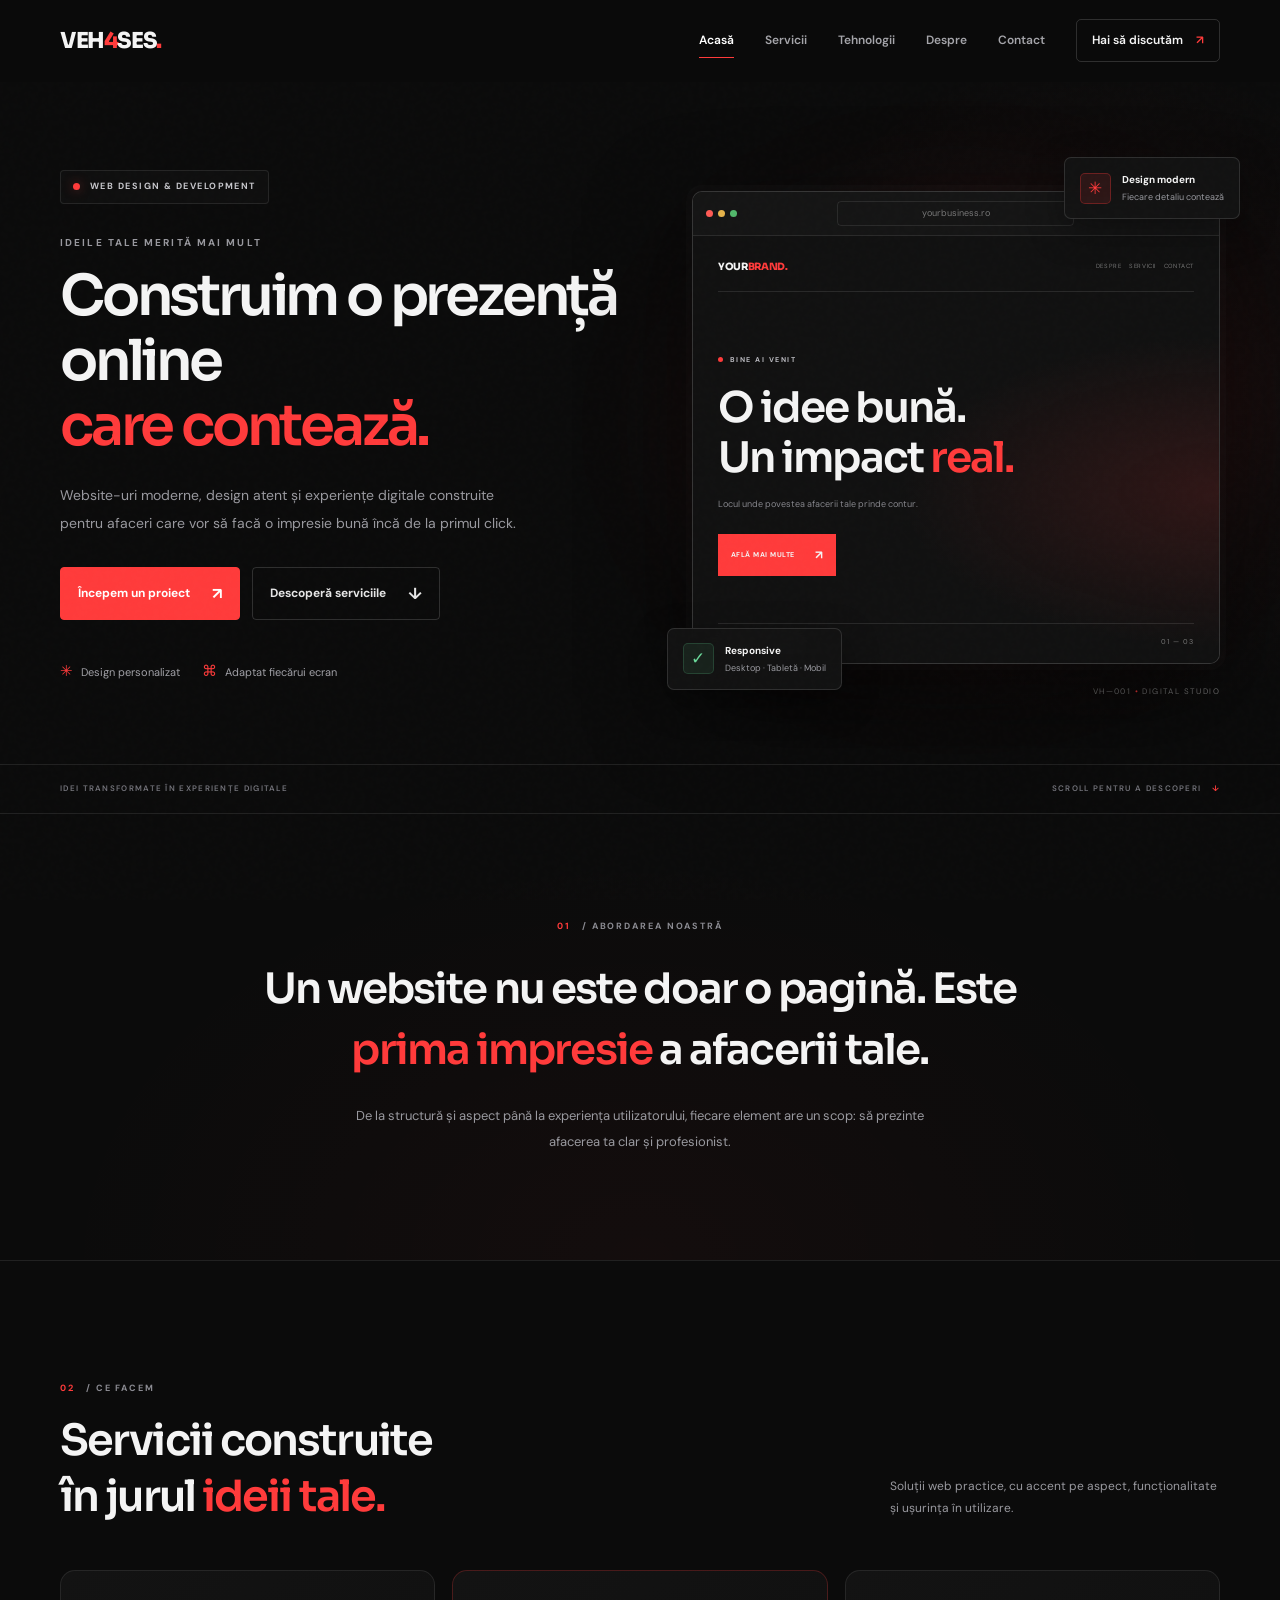
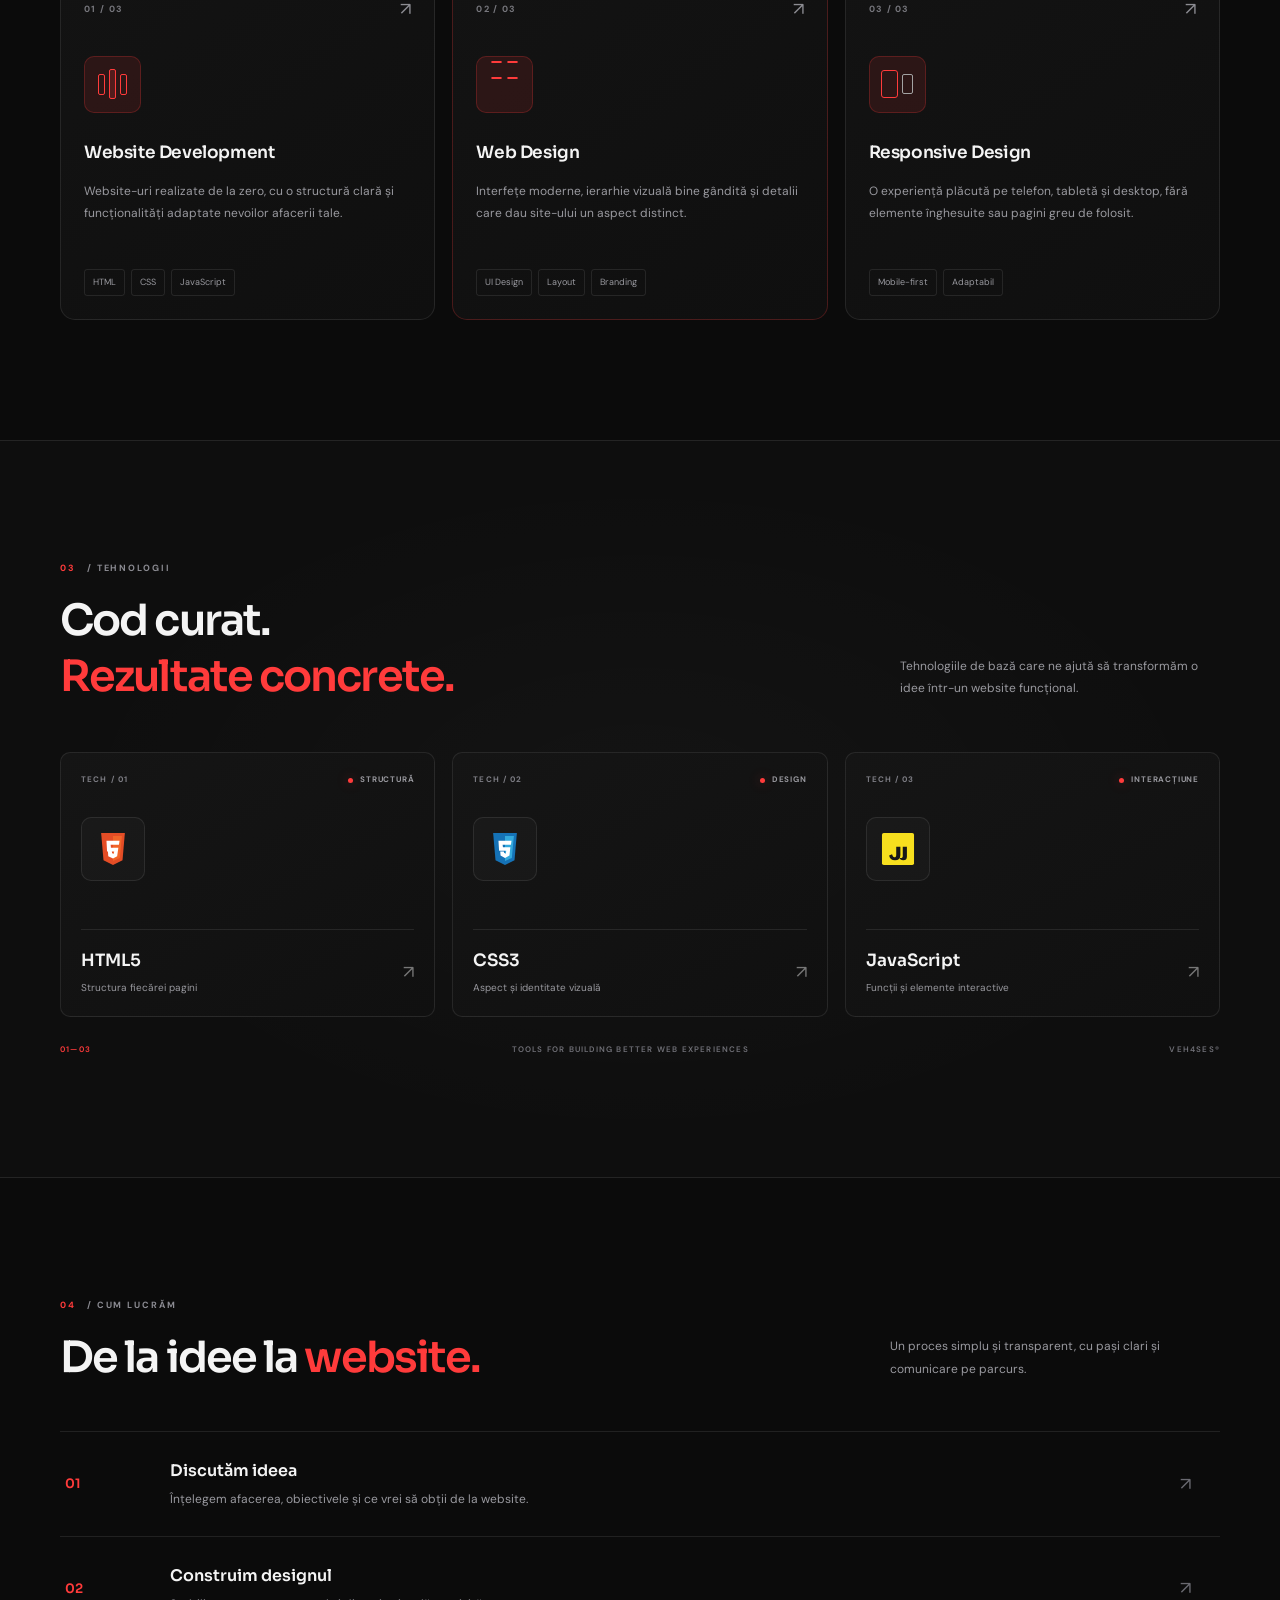
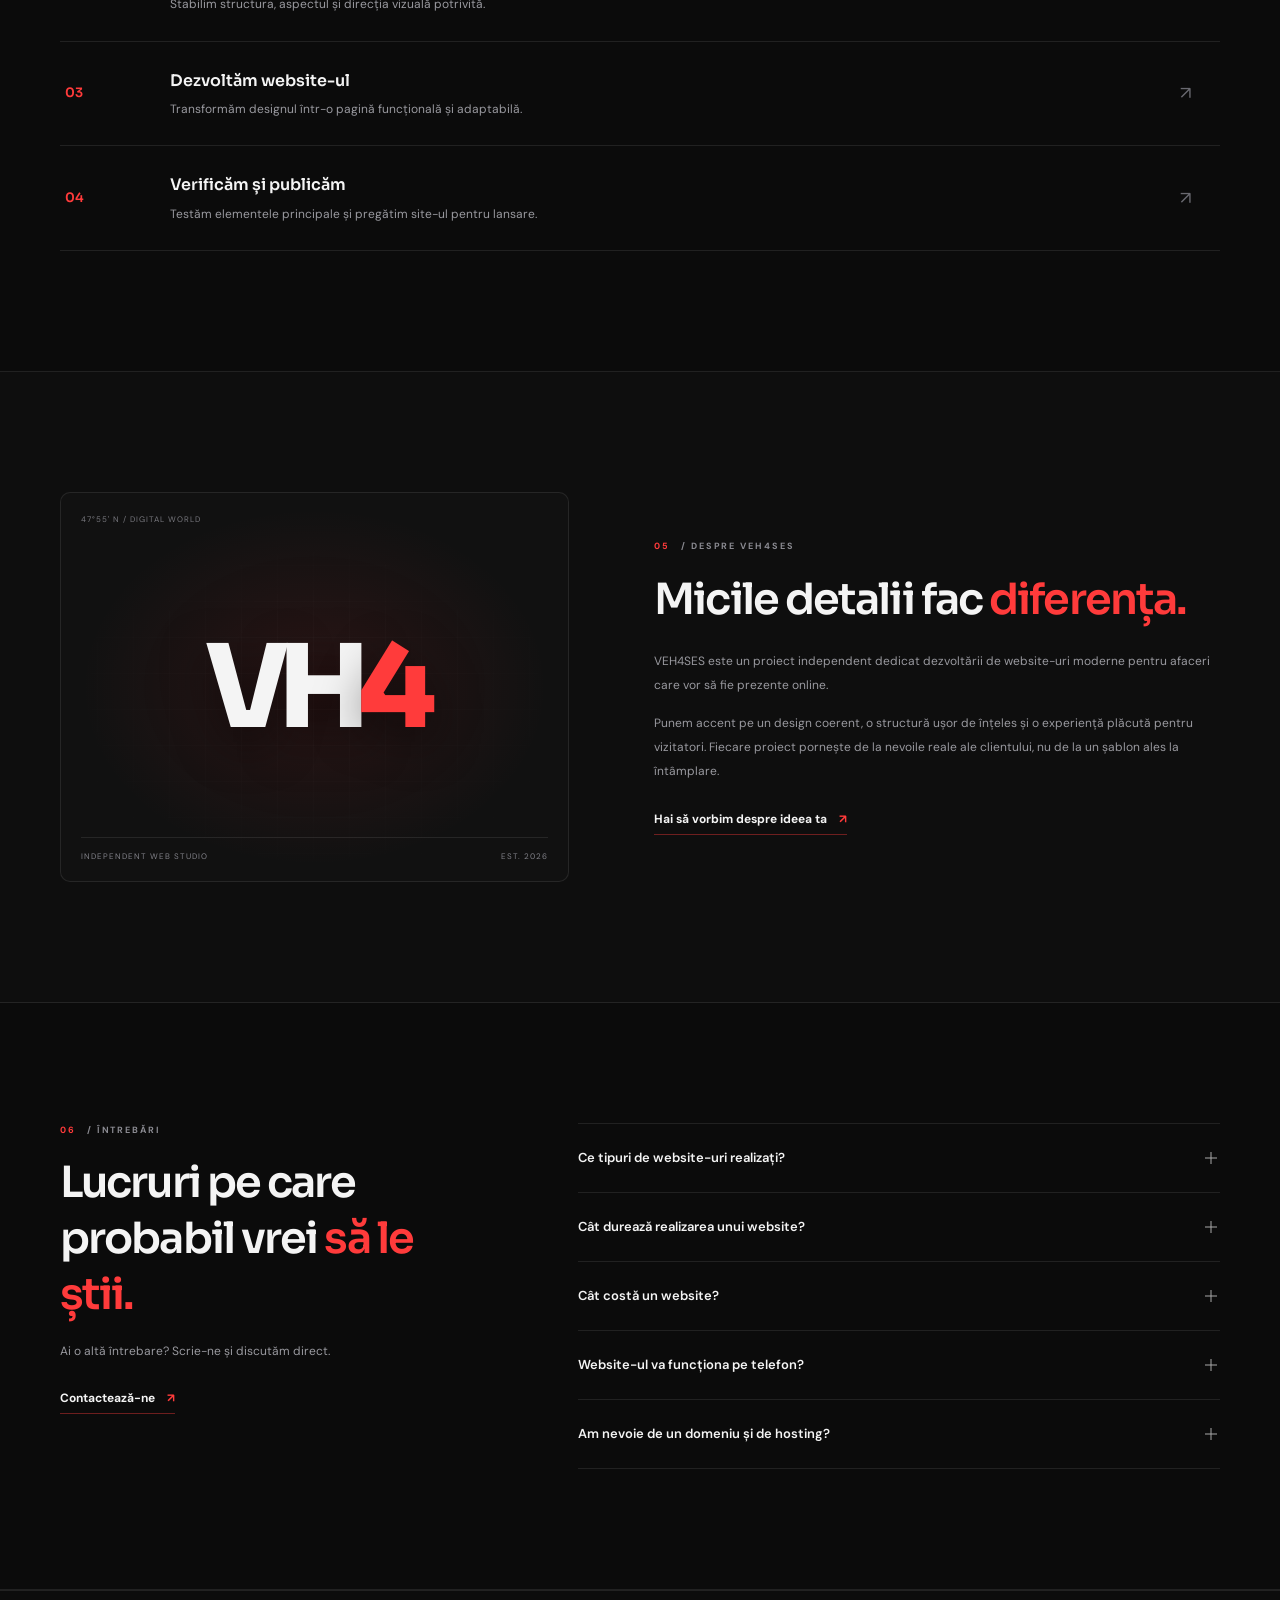
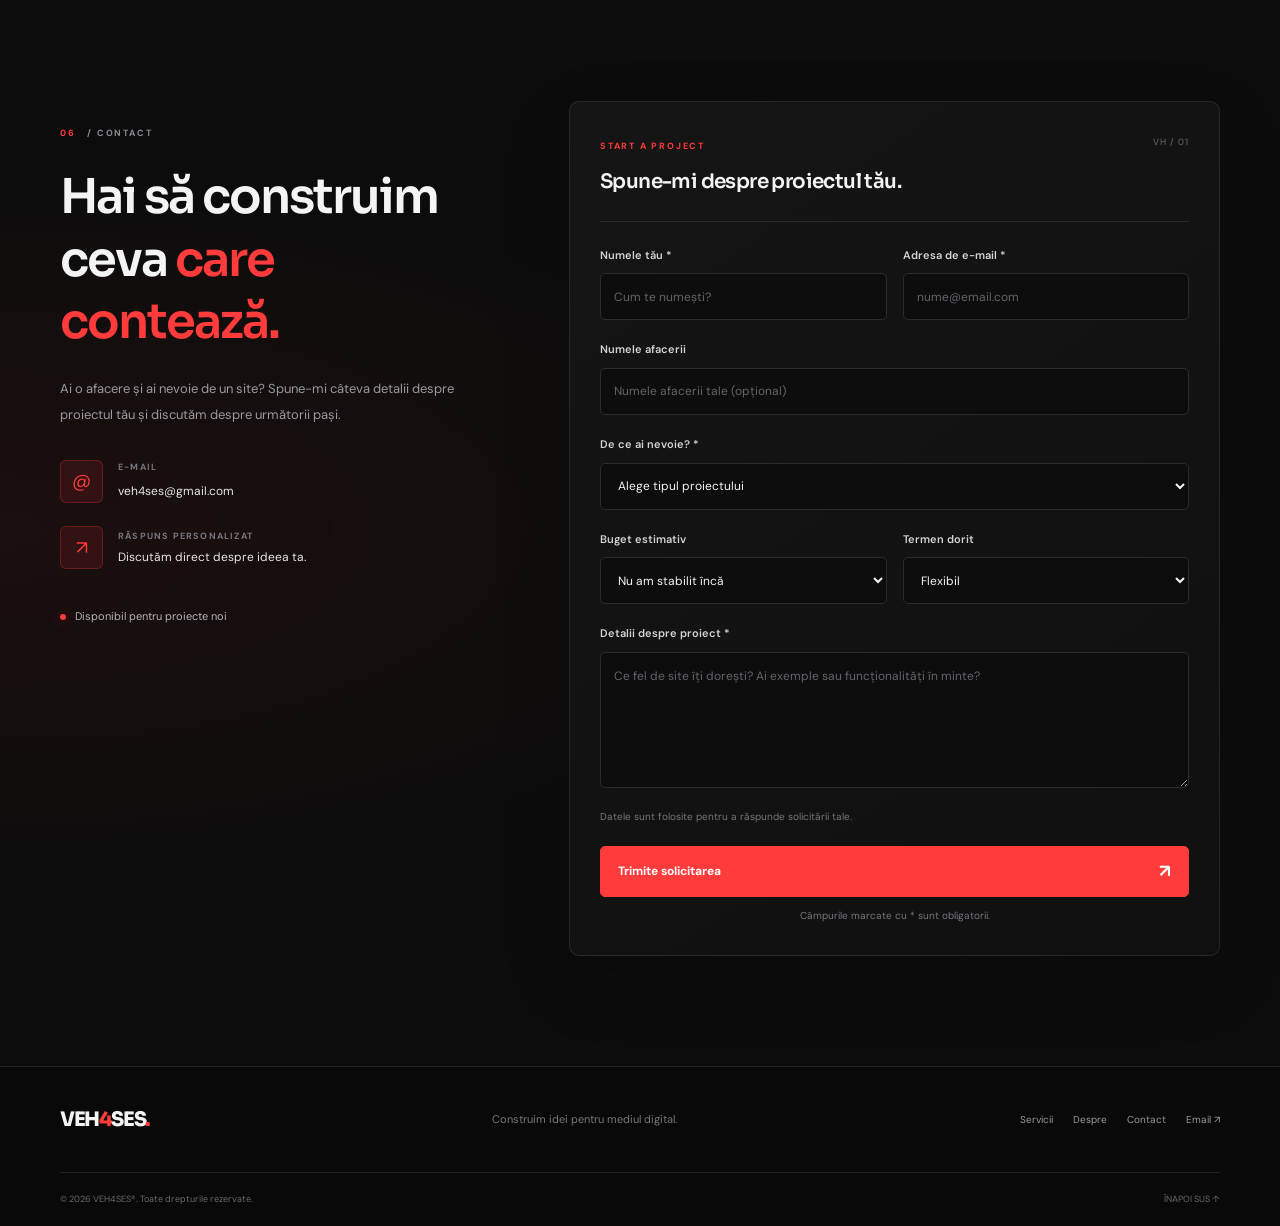
==== commit f7d83c8d: "Add responsive contact form and project inquiry fields" ====
--- a/index.html
+++ b/index.html
@@ -417,23 +417,187 @@
       </div>
     </section>
 
-    <section class="contact section" id="contact">
-      <div class="container">
-        <div class="contact-inner">
-          <div class="contact-decoration" aria-hidden="true">VH<span>4</span></div>
-          <p class="section-kicker"><span>07</span> / URMĂTORUL PAS</p>
-          <h2>Ai o idee?<br><span>Hai să-i dăm formă.</span></h2>
-          <p>
-            Povestește-ne despre afacerea ta și despre website-ul pe care îl ai în minte.
-            Începem cu o conversație, fără complicații.
-          </p>
-          <a class="btn btn-primary contact-button" href="mailto:veh4ses@gmail.com?subject=Proiect%20website%20-%20VEH4SES">
-            Spune-ne despre proiect <span>↗</span>
-          </a>
-          <a class="contact-email" href="mailto:veh4ses@gmail.com">veh4ses@gmail.com</a>
-        </div>
-      </div>
-    </section>
+    
+<section class="contact" id="contact">
+  <div class="container">
+    <div class="contact-layout">
+
+      <div class="contact-info">
+        <p class="section-kicker">
+          <span>06</span> / CONTACT
+        </p>
+
+        <h2>Hai să construim<br />
+          ceva <span>care contează.</span>
+        </h2>
+
+        <p class="contact-description">
+          Ai o afacere și ai nevoie de un site? Spune-mi câteva
+          detalii despre proiectul tău și discutăm despre următorii pași.
+        </p>
+
+        <div class="contact-detail">
+          <span class="contact-detail-icon">@</span>
+          <div>
+            <small>E-MAIL</small>
+            <a href="mailto:veh4ses@gmail.com">veh4ses@gmail.com</a>
+          </div>
+        </div>
+
+        <div class="contact-detail">
+          <span class="contact-detail-icon">↗</span>
+          <div>
+            <small>RĂSPUNS PERSONALIZAT</small>
+            <p>Discutăm direct despre ideea ta.</p>
+          </div>
+        </div>
+
+        <div class="contact-note">
+          <span class="status-dot"></span>
+          Disponibil pentru proiecte noi
+        </div>
+      </div>
+
+      <div class="contact-form-wrap">
+        <div class="form-heading">
+          <div>
+            <span class="form-label">START A PROJECT</span>
+            <h3>Spune-mi despre proiectul tău.</h3>
+          </div>
+          <span class="form-index">VH / 01</span>
+        </div>
+
+        <form
+          class="contact-form"
+          action="https://formsubmit.co/veh4ses@gmail.com"
+          method="POST"
+        >
+          <input
+            type="hidden"
+            name="_subject"
+            value="Proiect nou — VEH4SES"
+          />
+
+          <input
+            type="hidden"
+            name="_template"
+            value="table"
+          />
+
+          <input
+            type="hidden"
+            name="_captcha"
+            value="true"
+          />
+
+          <div class="form-row">
+            <div class="form-group">
+              <label for="contact-name">Numele tău *</label>
+              <input
+                type="text"
+                id="contact-name"
+                name="Nume"
+                placeholder="Cum te numești?"
+                autocomplete="name"
+                required
+                maxlength="100"
+              />
+            </div>
+
+            <div class="form-group">
+              <label for="contact-email">Adresa de e-mail *</label>
+              <input
+                type="email"
+                id="contact-email"
+                name="Email"
+                placeholder="nume@email.com"
+                autocomplete="email"
+                required
+                maxlength="150"
+              />
+            </div>
+          </div>
+
+          <div class="form-group">
+            <label for="contact-business">Numele afacerii</label>
+            <input
+              type="text"
+              id="contact-business"
+              name="Afacere"
+              placeholder="Numele afacerii tale (opțional)"
+              maxlength="120"
+            />
+          </div>
+
+          <div class="form-group">
+            <label for="contact-service">De ce ai nevoie? *</label>
+            <select id="contact-service" name="Serviciu" required>
+              <option value="" disabled selected>
+                Alege tipul proiectului
+              </option>
+              <option value="Site de prezentare">Site de prezentare</option>
+              <option value="Site pentru afacere">Site pentru afacere</option>
+              <option value="Magazin online">Magazin online</option>
+              <option value="Redesign site existent">Redesign site existent</option>
+              <option value="Alt proiect">Alt proiect</option>
+            </select>
+          </div>
+
+          <div class="form-row">
+            <div class="form-group">
+              <label for="contact-budget">Buget estimativ</label>
+              <select id="contact-budget" name="Buget">
+                <option value="Nespecificat">Nu am stabilit încă</option>
+                <option value="Sub 500 RON">Sub 500 RON</option>
+                <option value="500–1000 RON">500–1.000 RON</option>
+                <option value="1000–2000 RON">1.000–2.000 RON</option>
+                <option value="Peste 2000 RON">Peste 2.000 RON</option>
+              </select>
+            </div>
+
+            <div class="form-group">
+              <label for="contact-deadline">Termen dorit</label>
+              <select id="contact-deadline" name="Termen">
+                <option value="Flexibil">Flexibil</option>
+                <option value="Cat mai curand">Cât mai curând</option>
+                <option value="In 1–2 saptamani">În 1–2 săptămâni</option>
+                <option value="Luna urmatoare">Luna următoare</option>
+              </select>
+            </div>
+          </div>
+
+          <div class="form-group">
+            <label for="contact-message">Detalii despre proiect *</label>
+            <textarea
+              id="contact-message"
+              name="Mesaj"
+              rows="5"
+              placeholder="Ce fel de site îți dorești? Ai exemple sau funcționalități în minte?"
+              required
+              minlength="10"
+              maxlength="3000"
+            ></textarea>
+          </div>
+
+          <p class="form-privacy">
+            Datele sunt folosite pentru a răspunde solicitării tale.
+          </p>
+
+          <button type="submit" class="form-submit">
+            <span>Trimite solicitarea</span>
+            <span class="form-submit-arrow">↗</span>
+          </button>
+
+          <p class="form-disclaimer">
+            Câmpurile marcate cu * sunt obligatorii.
+          </p>
+        </form>
+      </div>
+
+    </div>
+  </div>
+</section>
+
   </main>
 
   <footer class="footer">
--- a/style.css
+++ b/style.css
@@ -2054,3 +2054,333 @@
     transform: none;
   }
 }
+
+/* =========================================
+   VEH4SES — Contact form
+========================================= */
+
+.contact {
+  padding: 110px 0;
+  overflow: hidden;
+  border-top: 1px solid var(--border);
+  background:
+    radial-gradient(
+      ellipse at 0% 50%,
+      rgba(255, 59, 59, 0.065),
+      transparent 48%
+    ),
+    #0c0c0c;
+}
+
+.contact-layout {
+  display: grid;
+  grid-template-columns: 0.8fr 1.2fr;
+  align-items: start;
+  gap: 75px;
+}
+
+.contact-info {
+  padding-top: 25px;
+}
+
+.contact-info h2 {
+  margin-top: 25px;
+  font-family: var(--font-heading);
+  font-size: clamp(34px, 4vw, 48px);
+  font-weight: 600;
+  letter-spacing: -2px;
+  line-height: 1.3;
+}
+
+.contact-info h2 span {
+  color: var(--accent);
+}
+
+.contact-description {
+  max-width: 410px;
+  margin-top: 22px;
+  color: var(--muted);
+  font-size: 13px;
+  line-height: 2;
+}
+
+.contact-detail {
+  display: flex;
+  align-items: center;
+  gap: 15px;
+  margin-top: 32px;
+}
+
+.contact-detail + .contact-detail {
+  margin-top: 23px;
+}
+
+.contact-detail-icon {
+  display: grid;
+  width: 43px;
+  height: 43px;
+  flex-shrink: 0;
+  place-items: center;
+  border: 1px solid rgba(255, 59, 59, 0.25);
+  border-radius: 6px;
+  background: var(--accent-soft);
+  color: var(--accent);
+  font-size: 19px;
+}
+
+.contact-detail small {
+  display: block;
+  margin-bottom: 3px;
+  color: #77777e;
+  font-size: 9px;
+  font-weight: 700;
+  letter-spacing: 1.2px;
+}
+
+.contact-detail a,
+.contact-detail p {
+  color: #e6e6e6;
+  font-size: 12px;
+  overflow-wrap: anywhere;
+}
+
+.contact-detail a:hover {
+  color: var(--accent);
+}
+
+.contact-note {
+  display: flex;
+  align-items: center;
+  gap: 9px;
+  margin-top: 38px;
+  color: #b5b5bb;
+  font-size: 11px;
+}
+
+.contact-note .status-dot {
+  width: 6px;
+  height: 6px;
+}
+
+.contact-form-wrap {
+  min-width: 0;
+  padding: 30px;
+  border: 1px solid var(--border);
+  border-radius: 10px;
+  background: linear-gradient(145deg, #151515, #101010);
+  box-shadow: 0 25px 70px rgba(0, 0, 0, 0.16);
+}
+
+.form-heading {
+  display: flex;
+  align-items: flex-start;
+  justify-content: space-between;
+  gap: 15px;
+  padding-bottom: 24px;
+  border-bottom: 1px solid var(--border);
+}
+
+.form-label {
+  color: var(--accent);
+  font-size: 9px;
+  font-weight: 700;
+  letter-spacing: 1.8px;
+}
+
+.form-heading h3 {
+  margin-top: 9px;
+  font-family: var(--font-heading);
+  font-size: 20px;
+  font-weight: 600;
+  letter-spacing: -0.6px;
+  line-height: 1.5;
+}
+
+.form-index {
+  padding-top: 3px;
+  color: #68686f;
+  font-size: 9px;
+  letter-spacing: 1px;
+  white-space: nowrap;
+}
+
+.contact-form {
+  display: flex;
+  flex-direction: column;
+  gap: 20px;
+  margin-top: 24px;
+}
+
+.form-row {
+  display: grid;
+  grid-template-columns: repeat(2, minmax(0, 1fr));
+  gap: 16px;
+}
+
+.form-group {
+  display: flex;
+  min-width: 0;
+  flex-direction: column;
+  gap: 9px;
+}
+
+.form-group label {
+  color: #d4d4d8;
+  font-size: 11px;
+  font-weight: 600;
+}
+
+.form-group input,
+.form-group select,
+.form-group textarea {
+  width: 100%;
+  min-width: 0;
+  border: 1px solid #2b2b2b;
+  border-radius: 5px;
+  outline: none;
+  background: #0d0d0d;
+  color: #f4f4f4;
+  font-family: var(--font-body);
+  font-size: 12px;
+  transition:
+    border-color 180ms ease,
+    background 180ms ease,
+    box-shadow 180ms ease;
+}
+
+.form-group input,
+.form-group select {
+  min-height: 47px;
+  padding: 0 13px;
+}
+
+.form-group textarea {
+  min-height: 125px;
+  padding: 13px;
+  line-height: 1.8;
+  resize: vertical;
+}
+
+.form-group input::placeholder,
+.form-group textarea::placeholder {
+  color: #64646b;
+}
+
+.form-group select {
+  color-scheme: dark;
+  cursor: pointer;
+}
+
+.form-group input:hover,
+.form-group select:hover,
+.form-group textarea:hover {
+  border-color: #444;
+}
+
+.form-group input:focus,
+.form-group select:focus,
+.form-group textarea:focus {
+  border-color: var(--accent);
+  background: #101010;
+  box-shadow: 0 0 0 3px rgba(255, 59, 59, 0.08);
+}
+
+.form-privacy,
+.form-disclaimer {
+  color: #77777e;
+  font-size: 10px;
+  line-height: 1.8;
+}
+
+.form-submit {
+  display: flex;
+  min-height: 51px;
+  align-items: center;
+  justify-content: space-between;
+  gap: 15px;
+  padding: 0 17px;
+  border: 1px solid var(--accent);
+  border-radius: 5px;
+  background: var(--accent);
+  color: #fff;
+  font-size: 12px;
+  font-weight: 700;
+  cursor: pointer;
+  transition:
+    background 180ms ease,
+    transform 180ms ease,
+    border-color 180ms ease;
+}
+
+.form-submit:hover {
+  transform: translateY(-2px);
+  border-color: #ff5c5c;
+  background: #e92e2e;
+}
+
+.form-submit-arrow {
+  font-size: 18px;
+  transition: transform 180ms ease;
+}
+
+.form-submit:hover .form-submit-arrow {
+  transform: translate(2px, -2px);
+}
+
+.form-disclaimer {
+  margin-top: -10px;
+  text-align: center;
+}
+
+/* Contact form responsive layout */
+
+@media (max-width: 900px) {
+  .contact-layout {
+    grid-template-columns: 1fr;
+    gap: 45px;
+  }
+
+  .contact-info {
+    padding-top: 0;
+  }
+
+  .contact-description {
+    max-width: 550px;
+  }
+
+  .contact-form-wrap {
+    width: 100%;
+  }
+}
+
+@media (max-width: 520px) {
+  .contact {
+    padding: 75px 0;
+  }
+
+  .contact-layout {
+    gap: 35px;
+  }
+
+  .contact-info h2 {
+    font-size: 35px;
+    letter-spacing: -1.5px;
+  }
+
+  .contact-form-wrap {
+    padding: 20px 16px;
+  }
+
+  .form-row {
+    grid-template-columns: 1fr;
+    gap: 20px;
+  }
+
+  .form-heading h3 {
+    font-size: 18px;
+  }
+
+  .form-index {
+    font-size: 8px;
+  }
+}
